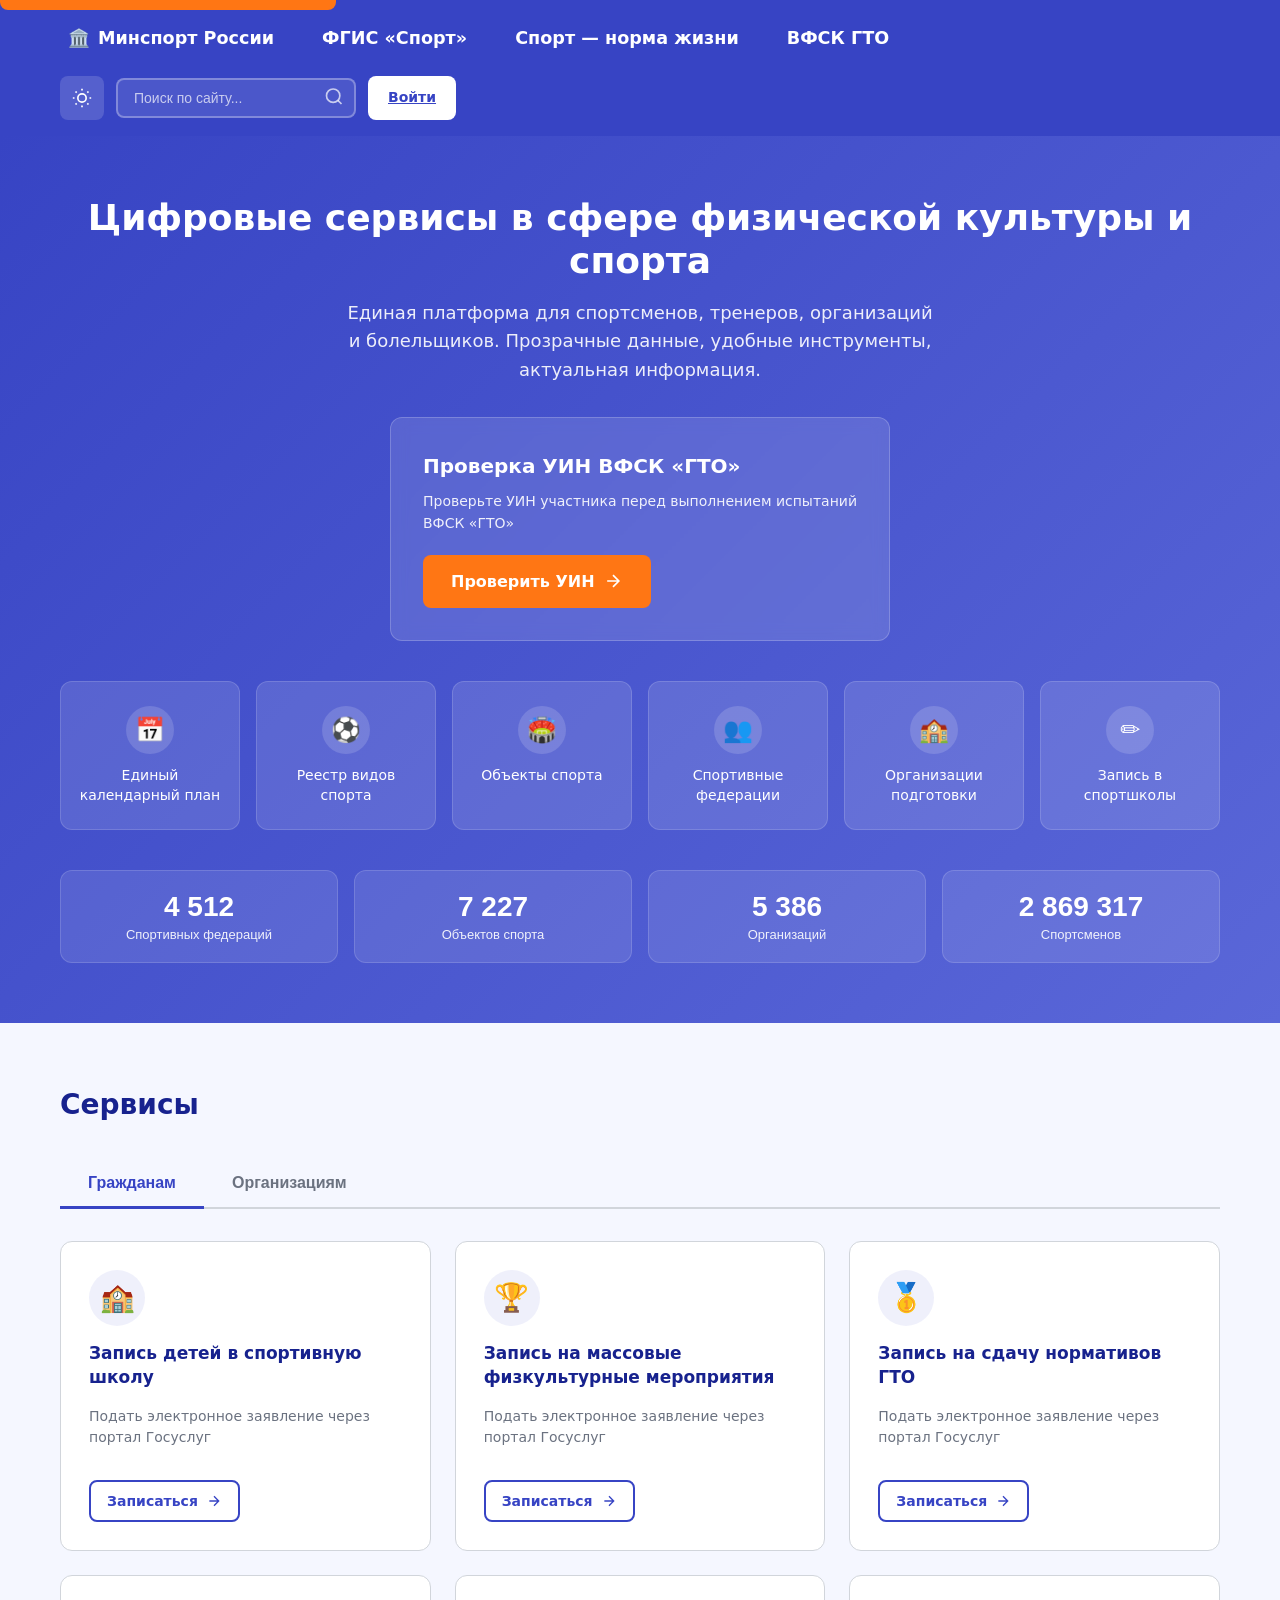
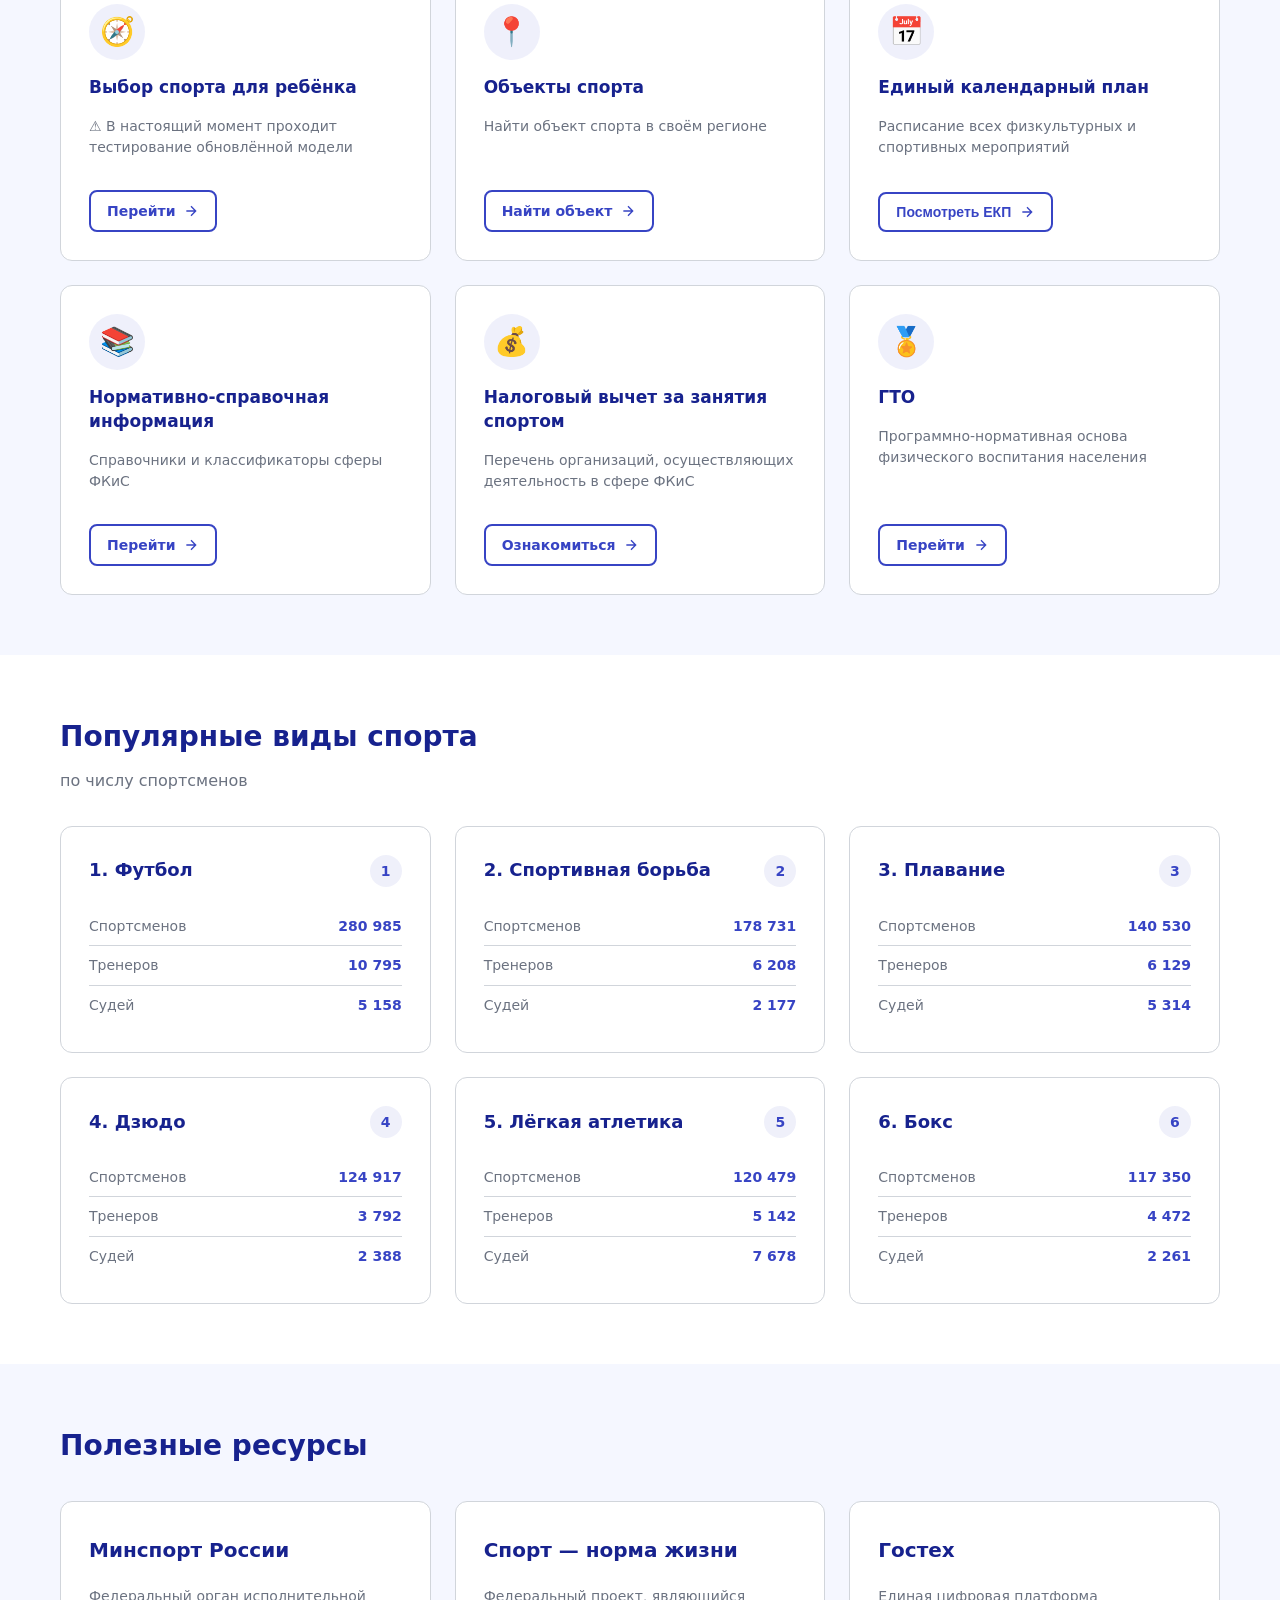
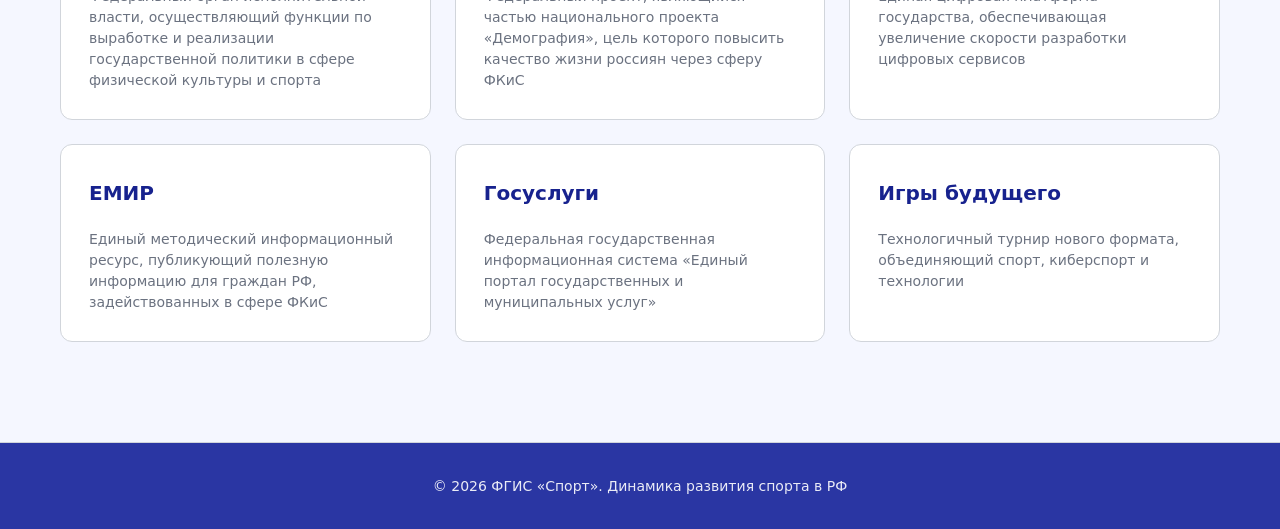
==== root/index.html @ 472e0dfb "fixes" ====
<!DOCTYPE html>
<html lang="ru">
<head>
    <meta charset="UTF-8">
    <meta name="viewport" content="width=device-width, initial-scale=1.0">
    <title>ФГИС «Спорт» — Цифровые сервисы в сфере физической культуры и спорта</title>
    <meta name="description" content="Единая платформа для спортсменов, тренеров, организаций и болельщиков. Календарь мероприятий, реестры, запись в спортшколы.">
    
    <style>
        :root {
            --color-primary: #3744C4;
            --color-primary-dark: #2a36a3;
            --color-accent: #FF7614;
            --color-accent-hover: #e66a12;
            --color-bg: #F5F7FF;
            --color-surface: #FFFFFF;
            --color-text-main: #17228E;
            --color-text-muted: #6B7280;
            --color-success: #10B981;
            --color-error: #EF4444;
            --color-border: #D1D5DB;
            --radius-sm: 6px;
            --radius-md: 12px;
            --radius-btn: 8px;
            --shadow-card: 0 4px 6px rgba(0,0,0,0.05);
            --shadow-focus: 0 0 0 3px rgba(55, 68, 196, 0.2);
            --focus-outline: 2px solid var(--color-primary);
            --font-stack: Inter, system-ui, -apple-system, 'Segoe UI', Roboto, sans-serif;
            --transition-fast: 150ms ease;
        }

        [data-theme="dark"] {
            --color-primary: #4a5aa8;
            --color-primary-dark: #2d3a7a;
            --color-accent: #FF8A3D;
            --color-accent-hover: #FF7614;
            --color-bg: #0f172a;
            --color-surface: #1e293b;
            --color-text-main: #e2e8f0;
            --color-text-muted: #94a3b8;
            --color-success: #34d399;
            --color-error: #f87171;
            --color-border: #334155;
            --shadow-card: 0 4px 6px rgba(0,0,0,0.3);
            --shadow-focus: 0 0 0 3px rgba(92, 107, 218, 0.4);
        }

        [data-theme="contrast"] {
            --color-primary: #000000;
            --color-primary-dark: #000000;
            --color-accent: #FFFF00;
            --color-accent-hover: #CCCCCC;
            --color-bg: #000000;
            --color-surface: #000000;
            --color-text-main: #FFFFFF;
            --color-text-muted: #FFFFFF;
            --color-success: #00FF00;
            --color-error: #FF0000;
            --color-border: #FFFFFF;
            --shadow-card: none;
            --shadow-focus: 0 0 0 3px #FFFF00;
        }

        [data-theme="contrast"] .hero {
            background: #000000;
            border: 2px solid #FFFFFF;
        }

        [data-theme="contrast"] .stat-card {
            background: #000000;
            border: 2px solid #FFFFFF;
            color: #FFFFFF;
        }

        [data-theme="contrast"] .stat-card:hover,
        [data-theme="contrast"] .stat-card:focus-within {
            background: #1a1a1a;
            border-color: #FFFF00;
        }

        [data-theme="contrast"] .stat-number,
        [data-theme="contrast"] .stat-label {
            color: #FFFFFF;
        }

        [data-theme="contrast"] .theme-toggle-btn {
            background: #000000;
            border: 2px solid #FFFFFF;
            color: #FFFFFF;
        }

        [data-theme="contrast"] .theme-toggle-btn:hover {
            border-color: #FFFF00;
        }

        [data-theme="contrast"] .btn-primary {
            background: #000000;
            border: 2px solid #FFFFFF;
            color: #FFFFFF;
        }

        [data-theme="contrast"] .btn-primary:hover {
            border-color: #FFFF00;
            color: #FFFF00;
        }

        *, *::before, *::after {
            box-sizing: border-box;
            margin: 0;
            padding: 0;
        }

        html {
            scroll-behavior: smooth;
        }

        header {
            transition: transform 0.3s ease-in-out;
            position: sticky;
            top: 0;
            z-index: 1000;
            will-change: transform;
            backface-visibility: hidden;
            -webkit-backface-visibility: hidden;
        }

        .header-hidden {
            transform: translateY(-100%);
        }

        @media (prefers-reduced-motion: reduce) {
            *, *::before, *::after {
                animation-duration: 0.01ms !important;
                transition-duration: 0.01ms !important;
                scroll-behavior: auto !important;
            }
        }

        body {
            font-family: var(--font-stack);
            font-size: 16px;
            line-height: 1.6;
            color: var(--color-text-main);
            background: var(--color-bg);
            -webkit-font-smoothing: antialiased;
        }

        .skip-link {
            position: absolute;
            top: -40px;
            left: 0;
            background: var(--color-accent);
            color: #fff;
            padding: 12px 24px;
            z-index: 10000;
            text-decoration: none;
            font-weight: 600;
            border-radius: 0 0 var(--radius-btn) var(--radius-btn);
            transition: top var(--transition-fast);
        }
        .skip-link:focus {
            top: 0;
            outline: var(--focus-outline);
            outline-offset: 2px;
        }

        .visually-hidden {
            position: absolute !important;
            width: 1px !important;
            height: 1px !important;
            padding: 0 !important;
            margin: -1px !important;
            overflow: hidden !important;
            clip: rect(0,0,0,0) !important;
            white-space: nowrap !important;
            border: 0 !important;
        }

        :focus-visible {
            outline: var(--focus-outline);
            outline-offset: 2px;
        }
        :focus:not(:focus-visible) {
            outline: none;
        }

        body.mouse-focus :focus:not(:focus-visible) {
            outline: none;
        }

        [data-theme="dark"] body {
            background: var(--color-bg);
            color: var(--color-text-main);
        }

        [data-theme="dark"] .site-header {
            background: var(--color-primary);
        }

        [data-theme="dark"] .search-box input {
            background: rgba(255,255,255,0.1);
            border-color: rgba(255,255,255,0.3);
        }

        [data-theme="dark"] .btn-login {
            background: var(--color-surface);
            color: var(--color-text-main);
        }

        [data-theme="dark"] .service-card {
            background: var(--color-surface);
            border-color: var(--color-border);
        }

        [data-theme="dark"] .event-card {
            background: var(--color-surface);
            border-color: var(--color-border);
        }

        [data-theme="dark"] .filters-panel {
            background: var(--color-surface);
            border-color: var(--color-border);
        }

        [data-theme="dark"] .calendar-wrapper {
            background: var(--color-surface);
            border-color: var(--color-border);
        }

        [data-theme="dark"] .cal-nav-btn {
            background: var(--color-surface);
            border-color: var(--color-border);
        }

        [data-theme="dark"] .quick-link-card {
            background: var(--color-surface);
            border-color: var(--color-border);
        }

        [data-theme="dark"] .sport-card {
            background: var(--color-surface);
            border-color: var(--color-border);
        }

        [data-theme="dark"] .tab-btn {
            color: var(--color-text-muted);
        }

        [data-theme="dark"] .tab-btn[aria-selected="true"] {
            color: var(--color-primary);
        }

        .container {
            width: 100%;
            max-width: 1200px;
            margin: 0 auto;
            padding: 0 20px;
        }

        .site-header {
            background: var(--color-primary);
            color: #fff;
            padding: 16px 0;
            position: sticky;
            top: 0;
            z-index: 100;
            transition: transform 0.3s ease-in-out, background-color var(--transition-fast);
        }
        
        [data-theme="dark"] .site-header {
            background: var(--color-primary-dark);
        }
        
        [data-theme="contrast"] .site-header {
            background: #000000;
            border-bottom: 2px solid #FFFFFF;
        }

        .theme-toggle-btn {
            background: rgba(255,255,255,0.15);
            border: none;
            color: #fff;
            width: 44px;
            height: 44px;
            border-radius: var(--radius-btn);
            cursor: pointer;
            display: flex;
            align-items: center;
            justify-content: center;
            transition: background var(--transition-fast);
            min-height: 44px;
            min-width: 44px;
        }
        .theme-toggle-btn:hover {
            background: rgba(255,255,255,0.25);
        }
        .theme-toggle-btn:focus-visible {
            outline: 2px solid #fff;
            outline-offset: 2px;
        }
        
        [data-theme="dark"] .theme-toggle-btn {
            background: rgba(255,255,255,0.1);
        }
        
        [data-theme="dark"] .theme-toggle-btn:hover {
            background: rgba(255,255,255,0.2);
        }
        
        [data-theme="contrast"] .theme-toggle-btn {
            background: #000000;
            border: 2px solid #FFFFFF;
            color: #FFFFFF;
        }
        
        [data-theme="contrast"] .theme-toggle-btn:hover {
            background: #FFFF00;
            color: #000000;
            border-color: #FFFF00;
        }

        .header-inner {
            display: flex;
            align-items: center;
            justify-content: space-between;
            flex-wrap: wrap;
            gap: 16px;
        }

        .logo-group {
            display: flex;
            align-items: center;
            gap: 16px;
            flex-wrap: wrap;
        }

        .logo-link {
            display: flex;
            align-items: center;
            gap: 8px;
            color: #fff;
            text-decoration: none;
            font-weight: 700;
            font-size: 1.1rem;
            padding: 8px;
            border-radius: var(--radius-btn);
            transition: background var(--transition-fast);
        }
        .logo-link:hover, .logo-link:focus {
            background: rgba(255,255,255,0.15);
        }

        .logo-link .divider {
            width: 1px;
            height: 24px;
            background: rgba(255,255,255,0.3);
        }

        .header-actions {
            display: flex;
            gap: 12px;
            align-items: center;
        }

        .search-box {
            position: relative;
        }
        .search-box input {
            padding: 10px 40px 10px 16px;
            border-radius: var(--radius-btn);
            border: 2px solid rgba(255,255,255,0.3);
            background: rgba(255,255,255,0.1);
            color: #fff;
            font-size: 14px;
            width: 240px;
            transition: border-color var(--transition-fast), background var(--transition-fast);
        }
        .search-box input::placeholder {
            color: rgba(255,255,255,0.7);
        }
        .search-box input:focus {
            border-color: #fff;
            background: rgba(255,255,255,0.2);
            outline: none;
        }
        
        [data-theme="dark"] .search-box input {
            background: rgba(255,255,255,0.1);
            border-color: rgba(255,255,255,0.3);
            color: #fff;
        }
        
        [data-theme="dark"] .search-box input::placeholder {
            color: rgba(255,255,255,0.6);
        }
        
        [data-theme="dark"] .search-box input:focus {
            background: rgba(255,255,255,0.15);
            border-color: #fff;
        }
        
        [data-theme="contrast"] .search-box input {
            background: #000000;
            color: #FFFFFF;
            border-color: #FFFFFF;
        }
        
        [data-theme="contrast"] .search-box input::placeholder {
            color: #AAAAAA;
        }
        
        [data-theme="contrast"] .search-box input:focus {
            background: #1a1a1a;
            border-color: #FFFF00;
        }
        .search-box button {
            position: absolute;
            right: 4px;
            top: 50%;
            transform: translateY(-50%);
            background: none;
            border: none;
            color: rgba(255,255,255,0.7);
            cursor: pointer;
            padding: 8px;
            border-radius: var(--radius-btn);
        }
        .search-box button:hover {
            color: #fff;
        }

        .btn-login {
            background: #fff;
            color: var(--color-primary);
            border: none;
            padding: 10px 20px;
            border-radius: var(--radius-btn);
            font-weight: 600;
            cursor: pointer;
            transition: background var(--transition-fast);
            font-size: 14px;
            min-height: 44px;
        }
        .btn-login:hover {
            background: #f0f0f0;
        }
        
        [data-theme="dark"] .btn-login {
            background: var(--color-surface);
            color: #fff;
            border: 1px solid var(--color-border);
        }
        
        [data-theme="dark"] .btn-login:hover {
            background: rgba(255,255,255,0.1);
        }
        
        [data-theme="contrast"] .btn-login {
            background: #000000;
            color: #FFFFFF;
            border: 2px solid #FFFFFF;
        }
        
        [data-theme="contrast"] .btn-login:hover {
            background: #FFFF00;
            color: #000000;
            border-color: #FFFF00;
        }

        .hero {
            background: linear-gradient(135deg, var(--color-primary) 0%, #5a67d8 100%);
            color: #fff;
            padding: 60px 0;
            text-align: center;
        }
        
        [data-theme="dark"] .hero {
            background: linear-gradient(135deg, var(--color-primary-dark) 0%, #3d4a8a 100%);
        }
        
        [data-theme="contrast"] .hero {
            background: #000000;
            border-bottom: 2px solid #FFFFFF;
        }

        .hero h1 {
            font-size: clamp(24px, 4vw, 36px);
            font-weight: 700;
            margin-bottom: 16px;
            line-height: 1.2;
        }

        .hero-subtitle {
            font-size: 18px;
            max-width: 600px;
            margin: 0 auto 32px;
            opacity: 0.9;
        }

        .uin-widget {
            background: rgba(255,255,255,0.12);
            backdrop-filter: blur(8px);
            border: 1px solid rgba(255,255,255,0.2);
            border-radius: var(--radius-md);
            padding: 32px;
            max-width: 500px;
            margin: 0 auto 40px;
            text-align: left;
        }
        .uin-widget h2 {
            font-size: 20px;
            margin-bottom: 8px;
        }
        .uin-widget p {
            font-size: 14px;
            opacity: 0.9;
            margin-bottom: 20px;
        }
        
        [data-theme="dark"] .uin-widget {
            background: rgba(255,255,255,0.08);
            border-color: rgba(255,255,255,0.15);
        }
        
        [data-theme="dark"] .uin-widget h2,
        [data-theme="dark"] .uin-widget p {
            opacity: 1;
        }
        
        [data-theme="contrast"] .uin-widget {
            background: #000000;
            border-color: #FFFFFF;
            border-width: 2px;
        }
        
        [data-theme="contrast"] .uin-widget h2,
        [data-theme="contrast"] .uin-widget p {
            color: #FFFFFF;
            opacity: 1;
        }
        .btn-uin {
            display: inline-flex;
            align-items: center;
            gap: 8px;
            background: var(--color-accent);
            color: #fff;
            border: none;
            padding: 14px 28px;
            border-radius: var(--radius-btn);
            font-weight: 600;
            font-size: 16px;
            cursor: pointer;
            transition: background var(--transition-fast);
            min-height: 48px;
            text-decoration: none;
        }
        .btn-uin:hover {
            background: var(--color-accent-hover);
        }
        
        [data-theme="dark"] .btn-uin {
            background: var(--color-accent);
        }
        
        [data-theme="dark"] .btn-uin:hover {
            background: #ff9c5c;
        }
        
        [data-theme="contrast"] .btn-uin {
            background: #000000;
            color: #FFFF00;
            border: 2px solid #FFFF00;
        }
        
        [data-theme="contrast"] .btn-uin:hover {
            background: #FFFF00;
            color: #000000;
        }

        .quick-links {
            display: grid;
            grid-template-columns: repeat(auto-fit, minmax(180px, 1fr));
            gap: 16px;
            margin-bottom: 40px;
        }

        .quick-link-card {
            background: rgba(255,255,255,0.12);
            border: 1px solid rgba(255,255,255,0.15);
            border-radius: var(--radius-md);
            padding: 24px 16px;
            text-decoration: none;
            color: #fff;
            text-align: center;
            transition: background var(--transition-fast), transform var(--transition-fast);
            display: flex;
            flex-direction: column;
            align-items: center;
            gap: 12px;
            min-height: 120px;
        }
        .quick-link-card:hover {
            background: rgba(255,255,255,0.22);
            transform: translateY(-2px);
        }
        
        [data-theme="dark"] .quick-link-card {
            background: rgba(255,255,255,0.08);
            border-color: rgba(255,255,255,0.15);
        }
        
        [data-theme="dark"] .quick-link-card:hover {
            background: rgba(255,255,255,0.15);
        }
        
        [data-theme="contrast"] .quick-link-card {
            background: #000000;
            border-color: #FFFFFF;
            border-width: 2px;
        }
        
        [data-theme="contrast"] .quick-link-card:hover {
            background: #1a1a1a;
            border-color: #FFFF00;
        }

        .quick-link-icon {
            width: 48px;
            height: 48px;
            display: flex;
            align-items: center;
            justify-content: center;
            background: rgba(255,255,255,0.15);
            border-radius: 50%;
            font-size: 24px;
        }
        
        [data-theme="dark"] .quick-link-icon {
            background: rgba(255,255,255,0.1);
        }
        
        [data-theme="contrast"] .quick-link-icon {
            background: #000000;
            border: 2px solid #FFFFFF;
        }

        .quick-link-text {
            font-size: 14px;
            font-weight: 500;
            line-height: 1.4;
        }

        .stats-grid {
            display: grid;
            grid-template-columns: repeat(auto-fit, minmax(140px, 1fr));
            gap: 16px;
        }

        .stat-card {
            background: rgba(255,255,255,0.1);
            border: 1px solid rgba(255,255,255,0.15);
            padding: 20px;
            border-radius: var(--radius-md);
            text-align: center;
            cursor: pointer;
            transition: all var(--transition-fast);
            color: #fff;
        }
        .stat-card:hover, .stat-card:focus-within {
            background: rgba(255,255,255,0.2);
            transform: translateY(-2px);
        }
        .stat-card:focus-visible {
            outline: 2px solid #fff;
            outline-offset: 2px;
        }
        
        [data-theme="dark"] .stat-card {
            background: rgba(255,255,255,0.08);
            border-color: rgba(255,255,255,0.15);
        }
        
        [data-theme="dark"] .stat-card:hover,
        [data-theme="dark"] .stat-card:focus-within {
            background: rgba(255,255,255,0.15);
        }
        
        [data-theme="contrast"] .stat-card {
            background: #000000;
            border-color: #FFFFFF;
            border-width: 2px;
        }
        
        [data-theme="contrast"] .stat-card:hover,
        [data-theme="contrast"] .stat-card:focus-within {
            background: #1a1a1a;
            border-color: #FFFF00;
        }

        .stat-number {
            display: block;
            font-size: 28px;
            font-weight: 700;
            margin-bottom: 4px;
            pointer-events: none;
            color: #fff;
        }

        .stat-label {
            font-size: 13px;
            opacity: 0.9;
            pointer-events: none;
            color: #fff;
        }

        .section {
            padding: 60px 0;
        }

        .section-title {
            font-size: 28px;
            font-weight: 700;
            margin-bottom: 32px;
            color: var(--color-text-main);
        }

        .tabs-nav {
            display: flex;
            border-bottom: 2px solid var(--color-border);
            margin-bottom: 32px;
            gap: 0;
        }

        .tab-btn {
            padding: 14px 28px;
            background: none;
            border: none;
            border-bottom: 3px solid transparent;
            margin-bottom: -2px;
            font-size: 16px;
            font-weight: 600;
            color: var(--color-text-muted);
            cursor: pointer;
            transition: color var(--transition-fast), border-color var(--transition-fast);
            min-height: 48px;
        }
        .tab-btn:hover {
            color: var(--color-primary);
        }
        .tab-btn[aria-selected="true"] {
            color: var(--color-primary);
            border-bottom-color: var(--color-primary);
        }
        
        [data-theme="dark"] .tab-btn {
            color: var(--color-text-muted);
        }
        
        [data-theme="dark"] .tab-btn:hover {
            color: #fff;
        }
        
        [data-theme="dark"] .tab-btn[aria-selected="true"] {
            color: #fff;
            border-bottom-color: var(--color-primary);
        }
        
        [data-theme="contrast"] .tab-btn {
            color: #FFFFFF;
            border-bottom-color: #333;
        }
        
        [data-theme="contrast"] .tab-btn:hover {
            color: #FFFF00;
        }
        
        [data-theme="contrast"] .tab-btn[aria-selected="true"] {
            color: #FFFF00;
            border-bottom-color: #FFFF00;
        }

        .tab-panel {
            display: none;
        }
        .tab-panel.active {
            display: block;
        }

        .cards-grid {
            display: grid;
            grid-template-columns: repeat(auto-fill, minmax(320px, 1fr));
            gap: 24px;
        }

        .service-card {
            background: var(--color-surface);
            border: 1px solid var(--color-border);
            border-radius: var(--radius-md);
            padding: 28px;
            display: flex;
            flex-direction: column;
            gap: 16px;
            transition: box-shadow var(--transition-fast);
            position: relative;
        }
        .service-card:hover {
            box-shadow: 0 8px 16px rgba(0,0,0,0.08);
        }
        
        [data-theme="dark"] .service-card {
            background: var(--color-surface);
            border-color: var(--color-border);
        }
        
        [data-theme="dark"] .service-card:hover {
            box-shadow: 0 8px 16px rgba(0,0,0,0.4);
        }
        
        [data-theme="contrast"] .service-card {
            background: #000000;
            border-color: #FFFFFF;
            border-width: 2px;
        }
        
        [data-theme="contrast"] .service-card:hover {
            box-shadow: 0 0 0 2px #FFFF00;
        }

        .service-card-icon {
            width: 56px;
            height: 56px;
            display: flex;
            align-items: center;
            justify-content: center;
            background: rgba(55, 68, 196, 0.08);
            border-radius: 50%;
            font-size: 28px;
            flex-shrink: 0;
        }
        
        [data-theme="dark"] .service-card-icon {
            background: rgba(92, 107, 218, 0.2);
        }
        
        [data-theme="contrast"] .service-card-icon {
            background: #000000;
            border: 2px solid #FFFFFF;
        }

        .service-card h3 {
            font-size: 17px;
            font-weight: 600;
            line-height: 1.4;
        }

        .service-card p {
            font-size: 14px;
            color: var(--color-text-muted);
            line-height: 1.5;
        }

        .service-card .card-action {
            margin-top: auto;
            padding-top: 16px;
        }

        .btn {
            display: inline-flex;
            align-items: center;
            gap: 8px;
            padding: 12px 24px;
            border-radius: var(--radius-btn);
            font-weight: 600;
            font-size: 15px;
            cursor: pointer;
            transition: all var(--transition-fast);
            min-height: 48px;
            text-decoration: none;
            border: 2px solid transparent;
        }

        .btn-primary {
            background: var(--color-primary);
            color: #fff;
        }
        .btn-primary:hover {
            background: var(--color-primary-dark);
        }
        
        [data-theme="dark"] .btn-primary {
            background: var(--color-primary);
        }
        
        [data-theme="dark"] .btn-primary:hover {
            background: #5a6bc4;
        }
        
        [data-theme="contrast"] .btn-primary {
            background: #000000;
            color: #FFFF00;
            border: 2px solid #FFFF00;
        }
        
        [data-theme="contrast"] .btn-primary:hover {
            background: #FFFF00;
            color: #000000;
        }

        .btn-outline {
            background: transparent;
            border-color: var(--color-primary);
            color: var(--color-primary);
        }
        .btn-outline:hover {
            background: rgba(55, 68, 196, 0.06);
        }
        
        [data-theme="dark"] .btn-outline {
            border-color: #fff;
            color: #fff;
        }
        
        [data-theme="dark"] .btn-outline:hover {
            background: rgba(255, 255, 255, 0.1);
        }
        
        [data-theme="contrast"] .btn-outline {
            background: transparent;
            border-color: #FFFFFF;
            color: #FFFFFF;
            border-width: 2px;
        }
        
        [data-theme="contrast"] .btn-outline:hover {
            background: #FFFF00;
            color: #000000;
            border-color: #FFFF00;
        }

        .btn-sm {
            padding: 8px 16px;
            font-size: 14px;
            min-height: 40px;
        }

        .btn-link {
            background: none;
            border: none;
            color: var(--color-primary);
            padding: 8px 0;
            font-weight: 600;
            font-size: 15px;
            cursor: pointer;
            display: inline-flex;
            align-items: center;
            gap: 4px;
        }
        .btn-link:hover {
            color: var(--color-primary-dark);
        }
        .btn-link svg {
            transition: transform var(--transition-fast);
        }
        .btn-link:hover svg {
            transform: translateX(4px);
        }

        .page {
            display: none;
        }
        .page.active {
            display: block;
        }

        .page-header {
            padding: 32px 0 0;
        }

        .back-btn {
            display: inline-flex;
            align-items: center;
            gap: 8px;
            color: var(--color-primary);
            text-decoration: none;
            font-weight: 500;
            font-size: 15px;
            padding: 8px;
            margin: -8px;
            border-radius: var(--radius-btn);
            transition: background var(--transition-fast);
        }
        .back-btn:hover {
            background: rgba(55, 68, 196, 0.06);
        }
        
        [data-theme="dark"] .back-btn {
            color: #fff;
        }
        
        [data-theme="dark"] .back-btn:hover {
            background: rgba(255, 255, 255, 0.1);
        }
        
        [data-theme="contrast"] .back-btn {
            color: #FFFFFF;
        }
        
        [data-theme="contrast"] .back-btn:hover {
            background: #FFFF00;
            color: #000000;
        }

        .page-title {
            font-size: clamp(22px, 3.5vw, 32px);
            font-weight: 700;
            margin: 24px 0 32px;
            line-height: 1.3;
        }

        .filters-toggle-btn {
            display: inline-flex;
            align-items: center;
            gap: 8px;
            background: var(--color-surface);
            border: 2px solid var(--color-primary);
            color: var(--color-primary);
            padding: 12px 24px;
            border-radius: 100px;
            font-weight: 600;
            font-size: 15px;
            cursor: pointer;
            transition: all var(--transition-fast);
            margin-bottom: 24px;
            min-height: 48px;
        }
        .filters-toggle-btn:hover {
            background: rgba(55, 68, 196, 0.06);
        }
        .filters-toggle-btn[aria-expanded="true"] .chevron {
            transform: rotate(180deg);
        }
        
        [data-theme="dark"] .filters-toggle-btn {
            border-color: #fff;
            color: #fff;
        }
        
        [data-theme="dark"] .filters-toggle-btn:hover {
            background: rgba(255, 255, 255, 0.1);
        }
        
        [data-theme="contrast"] .filters-toggle-btn {
            background: #000000;
            border-color: #FFFFFF;
            color: #FFFFFF;
        }
        
        [data-theme="contrast"] .filters-toggle-btn:hover {
            background: #1a1a1a;
            border-color: #FFFF00;
            color: #FFFF00;
        }
        .chevron {
            transition: transform var(--transition-fast);
        }

        .filters-panel {
            background: var(--color-surface);
            border: 1px solid var(--color-border);
            border-radius: var(--radius-md);
            padding: 28px;
            margin-bottom: 32px;
            display: none;
        }
        .filters-panel.open {
            display: block;
        }
        
        [data-theme="dark"] .filters-panel {
            background: var(--color-surface);
            border-color: var(--color-border);
        }
        
        [data-theme="contrast"] .filters-panel {
            background: #000000;
            border-color: #FFFFFF;
            border-width: 2px;
        }

        .filters-grid {
            display: grid;
            grid-template-columns: repeat(auto-fit, minmax(200px, 1fr));
            gap: 20px;
            margin-bottom: 24px;
        }

        .form-group label {
            display: block;
            font-weight: 600;
            font-size: 14px;
            margin-bottom: 8px;
            color: var(--color-text-main);
        }

        .form-select, .form-input, .form-date {
            width: 100%;
            padding: 10px 14px;
            border: 1px solid var(--color-border);
            border-radius: var(--radius-sm);
            font-size: 15px;
            background: var(--color-surface);
            color: var(--color-text-main);
            transition: border-color var(--transition-fast), box-shadow var(--transition-fast);
            min-height: 44px;
        }
        .form-select:focus, .form-input:focus, .form-date:focus {
            border-color: var(--color-primary);
            box-shadow: var(--shadow-focus);
            outline: none;
        }
        
        [data-theme="dark"] .form-select,
        [data-theme="dark"] .form-input,
        [data-theme="dark"] .form-date {
            background: var(--color-surface);
            color: var(--color-text-main);
        }
        
        [data-theme="contrast"] .form-select,
        [data-theme="contrast"] .form-input,
        [data-theme="contrast"] .form-date {
            background: #000000;
            color: #FFFFFF;
            border-color: #FFFFFF;
        }

        .filters-actions {
            display: flex;
            gap: 12px;
            flex-wrap: wrap;
        }

        .calendar-wrapper {
            background: var(--color-surface);
            border: 1px solid var(--color-border);
            border-radius: var(--radius-md);
            padding: 24px;
            margin-bottom: 32px;
        }
        
        [data-theme="dark"] .calendar-wrapper {
            background: var(--color-surface);
            border-color: var(--color-border);
        }
        
        [data-theme="contrast"] .calendar-wrapper {
            background: #000000;
            border-color: #FFFFFF;
            border-width: 2px;
        }

        .calendar-header {
            display: flex;
            align-items: center;
            justify-content: center;
            gap: 16px;
            margin-bottom: 24px;
        }

        .calendar-header h3 {
            font-size: 18px;
            font-weight: 600;
            min-width: 160px;
            text-align: center;
        }

        .cal-nav-btn {
            width: 40px;
            height: 40px;
            display: flex;
            align-items: center;
            justify-content: center;
            border: 1px solid var(--color-border);
            border-radius: 50%;
            background: var(--color-surface);
            cursor: pointer;
            font-size: 18px;
            color: var(--color-primary);
            transition: all var(--transition-fast);
        }
        .cal-nav-btn:hover {
            background: rgba(55, 68, 196, 0.06);
            border-color: var(--color-primary);
        }
        
        [data-theme="dark"] .cal-nav-btn {
            background: var(--color-surface);
            color: var(--color-primary);
        }
        
        [data-theme="dark"] .cal-nav-btn:hover {
            background: rgba(92, 107, 218, 0.2);
        }
        
        [data-theme="contrast"] .cal-nav-btn {
            background: #000000;
            color: #FFFFFF;
            border-color: #FFFFFF;
        }
        
        [data-theme="contrast"] .cal-nav-btn:hover {
            background: #FFFF00;
            color: #000000;
            border-color: #FFFF00;
        }

        .calendar-grid {
            display: grid;
            grid-template-columns: repeat(7, 1fr);
            gap: 4px;
        }

        .cal-day-header {
            text-align: center;
            font-size: 13px;
            font-weight: 600;
            color: var(--color-text-muted);
            padding: 8px 0;
        }
        
        [data-theme="dark"] .cal-day-header {
            color: #fff;
            opacity: 0.9;
        }
        
        [data-theme="contrast"] .cal-day-header {
            color: #FFFFFF;
        }

        .cal-day {
            text-align: center;
            padding: 10px 4px;
            border-radius: 50%;
            cursor: pointer;
            font-size: 15px;
            transition: all var(--transition-fast);
            border: 2px solid transparent;
            min-width: 40px;
            min-height: 40px;
            display: flex;
            align-items: center;
            justify-content: center;
            margin: 0 auto;
            color: var(--color-text-main);
        }
        .cal-day:hover {
            background: rgba(55, 68, 196, 0.08);
        }
        .cal-day:focus-visible {
            border-color: var(--color-primary);
            background: rgba(55, 68, 196, 0.1);
        }
        .cal-day.other-month {
            color: var(--color-text-muted);
            opacity: 0.5;
        }
        .cal-day.today {
            font-weight: 700;
            background: rgba(55, 68, 196, 0.1);
            color: var(--color-primary);
        }
        .cal-day.has-event {
            background: rgba(255, 118, 20, 0.12);
            color: var(--color-accent);
            font-weight: 600;
        }
        .cal-day.has-event:hover {
            background: rgba(255, 118, 20, 0.2);
        }
        .cal-day.selected {
            background: var(--color-primary);
            color: #fff;
        }
        
        [data-theme="dark"] .cal-day {
            color: var(--color-text-main);
        }
        
        [data-theme="dark"] .cal-day:hover {
            background: rgba(92, 107, 218, 0.2);
        }
        
        [data-theme="dark"] .cal-day.today {
            background: rgba(92, 107, 218, 0.25);
            color: #fff;
        }
        
        [data-theme="dark"] .cal-day.has-event {
            background: rgba(255, 138, 61, 0.25);
            color: #fff;
        }
        
        [data-theme="dark"] .cal-day.has-event:hover {
            background: rgba(255, 138, 61, 0.35);
        }
        
        [data-theme="dark"] .cal-day.selected {
            background: var(--color-primary);
            color: #fff;
        }
        
        [data-theme="contrast"] .cal-day {
            color: #FFFFFF;
            border-color: transparent;
        }
        
        [data-theme="contrast"] .cal-day:hover {
            background: #FFFF00;
            color: #000000;
        }
        
        [data-theme="contrast"] .cal-day.today {
            background: #FFFFFF;
            color: #000000;
            border-color: #FFFF00;
        }
        
        [data-theme="contrast"] .cal-day.has-event {
            background: #FFFF00;
            color: #000000;
        }
        
        [data-theme="contrast"] .cal-day.selected {
            background: #000000;
            color: #FFFF00;
            border-color: #FFFF00;
        }

        .events-list {
            display: flex;
            flex-direction: column;
            gap: 16px;
        }
        
        .events-found-label {
            font-size: 14px;
            color: var(--color-text-muted);
            margin-bottom: 16px;
            font-weight: 500;
        }

        .event-card {
            background: var(--color-surface);
            border: 1px solid var(--color-border);
            border-left: 4px solid var(--color-accent);
            border-radius: 0 var(--radius-md) var(--radius-md) 0;
            padding: 24px;
            transition: box-shadow var(--transition-fast);
        }
        .event-card:hover {
            box-shadow: 0 4px 12px rgba(0,0,0,0.08);
        }
        .event-card.fizkultura {
            border-left-color: #0061D9;
        }
        
        [data-theme="dark"] .event-card {
            background: var(--color-surface);
            border-color: var(--color-border);
        }
        
        [data-theme="dark"] .event-card:hover {
            box-shadow: 0 4px 12px rgba(0,0,0,0.4);
        }
        
        [data-theme="dark"] .event-card.fizkultura {
            border-left-color: #5a8aff;
        }
        
        [data-theme="contrast"] .event-card {
            background: #000000;
            border-color: #FFFFFF;
            border-left-width: 6px;
        }
        
        [data-theme="contrast"] .event-card.fizkultura {
            border-left-color: #00FFFF;
        }
        
        [data-theme="contrast"] .event-card:hover {
            box-shadow: 0 0 0 2px #FFFF00;
        }

        .event-top {
            display: flex;
            justify-content: space-between;
            align-items: flex-start;
            margin-bottom: 12px;
            flex-wrap: wrap;
            gap: 8px;
        }

        .event-badge {
            display: inline-flex;
            padding: 4px 12px;
            border-radius: 4px;
            font-size: 13px;
            font-weight: 700;
        }
        .event-badge.sport {
            background: rgba(255, 118, 20, 0.15);
            color: #c25a0f;
            border: 1px solid rgba(255, 118, 20, 0.3);
        }
        .event-badge.fizkultura {
            background: rgba(0, 97, 217, 0.12);
            color: #004a99;
            border: 1px solid rgba(0, 97, 217, 0.3);
        }
        
        [data-theme="dark"] .event-badge.sport {
            background: rgba(255, 138, 61, 0.2);
            color: #ff9a5c;
            border-color: rgba(255, 138, 61, 0.5);
        }
        
        [data-theme="dark"] .event-badge.fizkultura {
            background: rgba(92, 138, 255, 0.2);
            color: #8ab4ff;
            border-color: rgba(92, 138, 255, 0.5);
        }
        
        [data-theme="contrast"] .event-badge.sport,
        [data-theme="contrast"] .event-badge.fizkultura {
            background: #000000;
            color: #FFFF00;
            border-color: #FFFF00;
            border-width: 2px;
        }
        
        .event-badge.sport::after {
            content: "⚫";
            margin-left: 6px;
            font-size: 10px;
        }
        
        .event-badge.fizkultura::after {
            content: "◼";
            margin-left: 6px;
            font-size: 10px;
        }
        
        [data-theme="contrast"] .event-badge.sport::after,
        [data-theme="contrast"] .event-badge.fizkultura::after {
            content: "";
        }

        .event-ekp {
            font-size: 13px;
            color: var(--color-text-muted);
            font-family: monospace;
        }

        .event-title {
            font-size: 18px;
            font-weight: 700;
            margin-bottom: 6px;
        }

        .event-subtitle {
            font-size: 13px;
            color: var(--color-text-muted);
            margin-bottom: 16px;
        }

        .event-meta {
            display: flex;
            flex-wrap: wrap;
            gap: 16px;
            margin-bottom: 20px;
            font-size: 14px;
        }

        .event-meta-item {
            display: flex;
            align-items: center;
            gap: 6px;
            color: var(--color-text-muted);
        }

        .event-meta-item .icon {
            width: 20px;
            height: 20px;
            display: flex;
            align-items: center;
            justify-content: center;
            background: rgba(55, 68, 196, 0.08);
            border-radius: 50%;
            font-size: 12px;
            flex-shrink: 0;
        }
        
        [data-theme="dark"] .event-meta-item .icon {
            background: rgba(92, 107, 218, 0.2);
        }
        
        [data-theme="contrast"] .event-meta-item .icon {
            background: #000000;
            border: 1px solid #FFFFFF;
        }

        .sports-grid {
            display: grid;
            grid-template-columns: repeat(auto-fill, minmax(300px, 1fr));
            gap: 24px;
        }

        .sport-card {
            background: var(--color-surface);
            border: 1px solid var(--color-border);
            border-radius: var(--radius-md);
            padding: 28px;
            transition: box-shadow var(--transition-fast);
            cursor: pointer;
        }
        .sport-card:hover {
            box-shadow: 0 4px 12px rgba(0,0,0,0.08);
        }
        
        [data-theme="dark"] .sport-card {
            background: var(--color-surface);
            border-color: var(--color-border);
        }
        
        [data-theme="dark"] .sport-card:hover {
            box-shadow: 0 4px 12px rgba(0,0,0,0.4);
        }
        
        [data-theme="contrast"] .sport-card {
            background: #000000;
            border-color: #FFFFFF;
            border-width: 2px;
        }
        
        [data-theme="contrast"] .sport-card:hover {
            box-shadow: 0 0 0 2px #FFFF00;
        }

        .sport-card-header {
            display: flex;
            align-items: center;
            justify-content: space-between;
            margin-bottom: 20px;
        }

        .sport-card-header h3 {
            font-size: 18px;
            font-weight: 700;
        }

        .sport-rank {
            width: 32px;
            height: 32px;
            display: flex;
            align-items: center;
            justify-content: center;
            background: rgba(55, 68, 196, 0.08);
            border-radius: 50%;
            font-weight: 700;
            font-size: 14px;
            color: var(--color-primary);
        }
        
        [data-theme="dark"] .sport-rank {
            background: rgba(92, 107, 218, 0.2);
            color: #fff;
        }
        
        [data-theme="contrast"] .sport-rank {
            background: #000000;
            color: #FFFF00;
            border: 2px solid #FFFF00;
        }

        .sport-stat {
            display: flex;
            justify-content: space-between;
            padding: 8px 0;
            border-bottom: 1px solid var(--color-border);
            font-size: 14px;
        }
        .sport-stat:last-child {
            border-bottom: none;
        }
        .sport-stat-label {
            color: var(--color-text-muted);
        }
        .sport-stat-value {
            font-weight: 700;
            color: var(--color-primary);
        }
        
        [data-theme="dark"] .sport-stat-value {
            color: #fff;
        }
        
        [data-theme="contrast"] .sport-stat-value {
            color: #FFFF00;
        }

        .resources-grid {
            display: grid;
            grid-template-columns: repeat(auto-fill, minmax(300px, 1fr));
            gap: 24px;
        }

        .resource-card {
            background: var(--color-surface);
            border: 1px solid var(--color-border);
            border-radius: var(--radius-md);
            padding: 28px;
            display: flex;
            flex-direction: column;
            gap: 16px;
            transition: box-shadow var(--transition-fast);
            text-decoration: none;
            color: inherit;
        }
        .resource-card:hover {
            box-shadow: 0 4px 12px rgba(0,0,0,0.08);
        }
        
        [data-theme="dark"] .resource-card {
            background: var(--color-surface);
            border-color: var(--color-border);
        }
        
        [data-theme="dark"] .resource-card:hover {
            box-shadow: 0 4px 12px rgba(0,0,0,0.4);
        }
        
        [data-theme="contrast"] .resource-card {
            background: #000000;
            border-color: #FFFFFF;
            border-width: 2px;
        }
        
        [data-theme="contrast"] .resource-card:hover {
            box-shadow: 0 0 0 2px #FFFF00;
        }

        .resource-logo {
            height: 40px;
            display: flex;
            align-items: center;
            font-weight: 700;
            font-size: 20px;
            color: var(--color-text-main);
        }

        .resource-card p {
            font-size: 14px;
            color: var(--color-text-muted);
            line-height: 1.5;
        }

        .sport-input {
            width: 100%;
            padding: 10px;
            border: 2px solid var(--color-border);
            border-radius: 4px;
            font-size: 16px;
            box-sizing: border-box;
            background: var(--color-surface);
            color: var(--color-text-main);
            transition: border-color var(--transition-fast), box-shadow var(--transition-fast);
        }

        .sport-input:focus {
            border-color: var(--color-primary);
            outline: none;
            box-shadow: var(--shadow-focus);
        }
        
        [data-theme="dark"] .sport-input {
            background: var(--color-surface);
            color: var(--color-text-main);
        }
        
        [data-theme="contrast"] .sport-input {
            background: #000000;
            color: #FFFFFF;
            border-color: #FFFFFF;
        }

        .sport-listbox {
            position: absolute;
            top: 100%;
            left: 0;
            right: 0;
            background: var(--color-surface);
            border: 1px solid var(--color-border);
            border-top: none;
            border-radius: 0 0 4px 4px;
            max-height: 250px;
            overflow-y: auto;
            z-index: 1000;
            list-style: none;
            padding: 0;
            margin: 0;
            display: none;
            box-shadow: 0 4px 6px rgba(0,0,0,0.1);
        }
        
        [data-theme="dark"] .sport-listbox {
            box-shadow: 0 4px 6px rgba(0,0,0,0.4);
        }

        .sport-listbox[aria-hidden="false"] {
            display: block;
        }

        .sport-option {
            padding: 10px 15px;
            cursor: pointer;
            border-bottom: 1px solid var(--color-border);
            color: var(--color-text-main);
        }

        .sport-option:last-child {
            border-bottom: none;
        }

        .sport-option:hover,
        .sport-option[aria-selected="true"],
        .sport-option.active {
            background-color: rgba(55, 68, 196, 0.1);
            color: var(--color-primary);
        }
        
        [data-theme="dark"] .sport-option:hover,
        [data-theme="dark"] .sport-option[aria-selected="true"],
        [data-theme="dark"] .sport-option.active {
            background-color: rgba(92, 107, 218, 0.2);
            color: #fff;
        }
        
        [data-theme="contrast"] .sport-option:hover,
        [data-theme="contrast"] .sport-option[aria-selected="true"],
        [data-theme="contrast"] .sport-option.active {
            background-color: #FFFF00;
            color: #000000;
        }
        
        .no-results {
            padding: 10px 15px;
            color: var(--color-text-muted);
            font-style: italic;
        }
        .filters-actions {
            display: flex;
            justify-content: center;
            gap: 12px;
            margin-top: 20px;
            margin-bottom: 30px;
        }

        .site-footer {
            background: var(--color-primary-dark);
            color: rgba(255,255,255,0.9);
            padding: 32px 0;
            text-align: center;
            font-size: 14px;
            margin-top: 40px;
            border-top: 1px solid var(--color-border);
        }
        
        [data-theme="dark"] .site-footer {
            background: #0a1220;
            color: rgba(255,255,255,0.85);
        }
        
        [data-theme="contrast"] .site-footer {
            background: #000000;
            color: #FFFFFF;
            border-color: #FFFFFF;
        }

        #aria-live-region {
            position: absolute;
            width: 1px;
            height: 1px;
            overflow: hidden;
            clip: rect(0,0,0,0);
        }


        .modal-overlay {
            position: fixed;
            top: 0;
            left: 0;
            right: 0;
            bottom: 0;
            background: rgba(0, 0, 0, 0.5);
            display: flex;
            align-items: center;
            justify-content: center;
            z-index: 1000;
            padding: 20px;
            opacity: 0;
            visibility: hidden;
            transition: opacity 0.3s ease, visibility 0.3s ease;
        }

        .modal-overlay.active {
            opacity: 1;
            visibility: visible;
        }

        .modal {
            background: var(--color-surface);
            border-radius: var(--radius-md);
            padding: 32px;
            max-width: 600px;
            width: 100%;
            max-height: 90vh;
            overflow-y: auto;
            position: relative;
            transform: scale(0.9);
            transition: transform 0.3s ease;
            border: 1px solid var(--color-border);
        }

        .modal-overlay.active .modal {
            transform: scale(1);
        }

        .modal-close {
            position: absolute;
            top: 16px;
            right: 16px;
            width: 32px;
            height: 32px;
            border: none;
            background: transparent;
            cursor: pointer;
            display: flex;
            align-items: center;
            justify-content: center;
            border-radius: 50%;
            transition: background var(--transition-fast);
        }

        .modal-close:hover {
            background: rgba(0, 0, 0, 0.05);
        }
        
        [data-theme="dark"] .modal-close:hover {
            background: rgba(255, 255, 255, 0.1);
        }

        .modal-icon {
            width: 64px;
            height: 64px;
            margin: 0 auto 24px;
            display: flex;
            align-items: center;
            justify-content: center;
            background: rgba(55, 68, 196, 0.08);
            border-radius: 50%;
            font-size: 32px;
        }
        
        [data-theme="dark"] .modal-icon {
            background: rgba(92, 107, 218, 0.15);
        }

        .modal-title {
            font-size: 24px;
            font-weight: 700;
            margin-bottom: 16px;
            text-align: center;
            color: var(--color-text-main);
        }

        .modal-info {
            display: flex;
            align-items: flex-start;
            gap: 12px;
            padding: 16px;
            background: rgba(55, 68, 196, 0.05);
            border-radius: var(--radius-sm);
            margin-bottom: 24px;
        }
        
        [data-theme="dark"] .modal-info {
            background: rgba(92, 107, 218, 0.15);
        }

        .modal-info-icon {
            width: 24px;
            height: 24px;
            display: flex;
            align-items: center;
            justify-content: center;
            background: var(--color-primary);
            color: white;
            border-radius: 50%;
            font-size: 14px;
            flex-shrink: 0;
        }

        .modal-info-text {
            font-size: 14px;
            color: var(--color-text-main);
        }

        .modal-info-text strong {
            color: var(--color-primary);
            font-weight: 700;
        }

        .modal-description {
            font-size: 15px;
            line-height: 1.6;
            color: var(--color-text-muted);
            margin-bottom: 24px;
        }

        .autocomplete-wrapper {
            position: relative;
        }

        .autocomplete-dropdown {
            position: absolute;
            top: 100%;
            left: 0;
            right: 0;
            background: var(--color-surface);
            border: 1px solid var(--color-border);
            border-radius: var(--radius-sm);
            max-height: 200px;
            overflow-y: auto;
            z-index: 10;
            display: none;
            box-shadow: 0 4px 6px rgba(0, 0, 0, 0.1);
        }
        
        [data-theme="dark"] .autocomplete-dropdown {
            box-shadow: 0 4px 6px rgba(0, 0, 0, 0.4);
        }

        .autocomplete-dropdown.active {
            display: block;
        }

        .autocomplete-item {
            padding: 10px 14px;
            cursor: pointer;
            transition: background var(--transition-fast);
            color: var(--color-text-main);
        }

        .autocomplete-item:hover,
        .autocomplete-item.active {
            background: rgba(55, 68, 196, 0.1);
        }
        
        [data-theme="dark"] .autocomplete-item:hover,
        [data-theme="dark"] .autocomplete-item.active {
            background: rgba(92, 107, 218, 0.2);
        }
        
        [data-theme="contrast"] .autocomplete-item:hover,
        [data-theme="contrast"] .autocomplete-item.active {
            background: #FFFF00;
            color: #000000;
        }

        @media (max-width: 768px) {
            .header-inner {
                flex-direction: column;
                align-items: stretch;
            }
            .logo-group {
                justify-content: center;
            }
            .header-actions {
                justify-content: center;
            }
            .search-box input {
                width: 100%;
            }
            .quick-links {
                grid-template-columns: repeat(2, 1fr);
            }
            .cards-grid {
                grid-template-columns: 1fr;
            }
            .filters-grid {
                grid-template-columns: 1fr;
            }
            .calendar-grid {
                gap: 2px;
            }
            .cal-day {
                min-width: 32px;
                min-height: 32px;
                font-size: 13px;
                padding: 6px 2px;
            }
            .event-meta {
                flex-direction: column;
                gap: 8px;
            }
            .sports-grid {
                grid-template-columns: 1fr;
            }

            .modal {
                padding: 24px;
            }
        }

        @media (max-width: 480px) {
            .quick-links {
                grid-template-columns: 1fr;
            }
        }
    </style>
</head>
<body>

    <a href="#main-content" class="skip-link">Перейти к основному контенту</a>

    <div id="aria-live-region" aria-live="polite" aria-atomic="true" role="status"></div>

    <header class="site-header" role="banner">
        <div class="container header-inner">
            <div class="logo-group">
                <a href="https://minsport.gov.ru" target="_blank" rel="noopener" class="logo-link" aria-label="Министерство спорта России — откроется в новой вкладке">
                    <span>🏛️</span>
                    <span>Минспорт России</span>
                </a>
                <span class="divider" aria-hidden="true"></span>
                <a href="/" class="logo-link" aria-label="ФГИС Спорт — на главную страницу" onclick="showPage('home'); return false;">
                    ФГИС «Спорт»
                </a>
                <span class="divider" aria-hidden="true"></span>
                <a href="https://национальныепроекты.рф/mediaProjects/dvizhenie-k-luchshemu/" target="_blank" rel="noopener" class="logo-link" aria-label="Спорт — норма жизни — откроется в новой вкладке">
                    Спорт — норма жизни
                </a>
                <span class="divider" aria-hidden="true"></span>
                <a href="https://gto.ru" target="_blank" rel="noopener" class="logo-link" aria-label="ВФСК ГТО — откроется в новой вкладке">
                    ВФСК ГТО
                </a>
            </div>
            <div class="header-actions">
                <button type="button" class="theme-toggle-btn" id="theme-toggle" aria-label="Переключить тему оформления. Текущая тема: светлая" title="Переключить тему">
                    <svg class="sun-icon" width="20" height="20" viewBox="0 0 24 24" fill="none" stroke="currentColor" stroke-width="2" aria-hidden="true">
                        <circle cx="12" cy="12" r="5"/><path d="M12 1v2M12 21v2M4.22 4.22l1.42 1.42M18.36 18.36l1.42 1.42M1 12h2M21 12h2M4.22 19.78l1.42-1.42M18.36 5.64l1.42-1.42"/>
                    </svg>
                    <svg class="moon-icon" width="20" height="20" viewBox="0 0 24 24" fill="none" stroke="currentColor" stroke-width="2" aria-hidden="true" style="display:none;">
                        <path d="M21 12.79A9 9 0 1 1 11.21 3 7 7 0 0 0 21 12.79z"/>
                    </svg>
                    <svg class="contrast-icon" width="20" height="20" viewBox="0 0 24 24" fill="none" stroke="currentColor" stroke-width="2" aria-hidden="true" style="display:none;">
                        <circle cx="12" cy="12" r="10"/><path d="M12 2a10 10 0 0 1 10 10c0 5.523-4.477 10-10 10S2 17.523 2 12 6.477 2 12 2zm0 2a8 8 0 0 0-8 8c0 2.21.895 4.21 2.344 5.656A7.97 7.97 0 0 1 12 4a7.97 7.97 0 0 1 5.656 2.344A8 8 0 0 0 12 4z"/>
                    </svg>
                </button>
                <div class="search-box">
                    <label for="site-search" class="visually-hidden">Поиск по сайту</label>
                    <input type="search" id="site-search" placeholder="Поиск по сайту..." aria-label="Поиск по сайту" autocomplete="off">
                    <button type="button" aria-label="Выполнить поиск">
                        <svg width="20" height="20" viewBox="0 0 24 24" fill="none" stroke="currentColor" stroke-width="2">
                            <circle cx="11" cy="11" r="8"/><path d="M21 21l-4.35-4.35"/>
                        </svg>
                    </button>
                </div>
                <a href="https://sportrf.gov.ru/login" class="btn-login" aria-label="Войти в личный кабинет">Войти</a>
            </div>
        </div>
    </header>

    <main id="main-content" role="main">

        <div id="page-home" class="page active">

            <section class="hero" aria-labelledby="hero-title">
                <div class="container">
                    <h1 id="hero-title">Цифровые сервисы в сфере физической культуры и спорта</h1>
                    <p class="hero-subtitle">Единая платформа для спортсменов, тренеров, организаций и болельщиков. Прозрачные данные, удобные инструменты, актуальная информация.</p>

                    <div class="uin-widget">
                        <h2>Проверка УИН ВФСК «ГТО»</h2>
                        <p>Проверьте УИН участника перед выполнением испытаний ВФСК «ГТО»</p>
                        <a href="https://sportrf.gov.ru/uin-check" target="_blank" rel="noopener" class="btn-uin" aria-label="Проверить УИН участника ГТО — откроется в новой вкладке">
                            Проверить УИН
                            <svg width="20" height="20" viewBox="0 0 24 24" fill="none" stroke="currentColor" stroke-width="2">
                                <path d="M5 12h14M12 5l7 7-7 7"/>
                            </svg>
                        </a>
                    </div>

                    <nav class="quick-links" role="list" aria-label="Быстрые ссылки на разделы">
                        <a href="#" class="quick-link-card" role="listitem" onclick="showPage('ekp'); return false;" aria-label="Открыть раздел: Единый календарный план мероприятий">
                            <div class="quick-link-icon" aria-hidden="true">📅</div>
                            <span class="quick-link-text">Единый календарный план</span>
                        </a>
                        <a href="https://sportrf.gov.ru/sport-types" class="quick-link-card" role="listitem" aria-label="Открыть раздел: Всероссийский реестр видов спорта — откроется в новой вкладке" target="_blank" rel="noopener">
                            <div class="quick-link-icon" aria-hidden="true">⚽</div>
                            <span class="quick-link-text">Реестр видов спорта</span>
                        </a>
                        <a href="https://sportrf.gov.ru/cartographic" class="quick-link-card" role="listitem" aria-label="Открыть раздел: Объекты спорта — откроется в новой вкладке" target="_blank" rel="noopener">
                            <div class="quick-link-icon" aria-hidden="true">🏟️</div>
                            <span class="quick-link-text">Объекты спорта</span>
                        </a>
                        <a href="https://sportrf.gov.ru/sports-federations" class="quick-link-card" role="listitem" aria-label="Открыть раздел: Спортивные федерации — откроется в новой вкладке" target="_blank" rel="noopener">
                            <div class="quick-link-icon" aria-hidden="true">👥</div>
                            <span class="quick-link-text">Спортивные федерации</span>
                        </a>
                        <a href="https://sportrf.gov.ru/organizations" class="quick-link-card" role="listitem" aria-label="Открыть раздел: Организации спортивной подготовки — откроется в новой вкладке" target="_blank" rel="noopener">
                            <div class="quick-link-icon" aria-hidden="true">🏫</div>
                            <span class="quick-link-text">Организации подготовки</span>
                        </a>
                        <a href="https://sportrf.gov.ru/child_predisposition" class="quick-link-card" role="listitem" aria-label="Открыть раздел: Запись в спортивные школы — откроется в новой вкладке" target="_blank" rel="noopener">
                            <div class="quick-link-icon" aria-hidden="true">✏️</div>
                            <span class="quick-link-text">Запись в спортшколы</span>
                        </a>
                    </nav>

                    <div class="stats-grid" role="group" aria-label="Статистика платформы в цифрах">
                        <button class="stat-card" type="button" onclick="window.open('https://sportrf.gov.ru/sports-federations', '_blank', 'noopener')" aria-label="Спортивных федераций: 4512. Перейти к списку федераций">
                            <span class="stat-number" data-count="4512" aria-live="polite" aria-hidden="true">0</span>
                            <span class="stat-label">Спортивных федераций</span>
                        </button>
                        <button class="stat-card" type="button" onclick="window.open('https://sportrf.gov.ru/cartographic', '_blank', 'noopener')" aria-label="Объектов спорта: 7227. Перейти к карте объектов">
                            <span class="stat-number" data-count="7227" aria-live="polite" aria-hidden="true">0</span>
                            <span class="stat-label">Объектов спорта</span>
                        </button>
                        <button class="stat-card" type="button" onclick="window.open('https://sportrf.gov.ru/organizations', '_blank', 'noopener')" aria-label="Организаций спортивной подготовки: 5386. Перейти к списку организаций">
                            <span class="stat-number" data-count="5386" aria-live="polite" aria-hidden="true">0</span>
                            <span class="stat-label">Организаций</span>
                        </button>
                        <button class="stat-card" type="button" onclick="window.open('https://sportrf.gov.ru/athletes', '_blank', 'noopener')" aria-label="Спортсменов: 2869317. Перейти к реестру спортсменов">
                            <span class="stat-number" data-count="2869317" aria-live="polite" aria-hidden="true">0</span>
                            <span class="stat-label">Спортсменов</span>
                        </button>
                    </div>
                </div>
            </section>

            <section class="section" aria-labelledby="services-title">
                <div class="container">
                    <h2 id="services-title" class="section-title">Сервисы</h2>

                    <div class="tabs-nav" role="tablist" aria-label="Категории пользователей">
                        <button role="tab" aria-selected="true" aria-controls="panel-citizens" id="tab-citizens" class="tab-btn" onclick="switchTab('citizens')">
                            Гражданам
                        </button>
                        <button role="tab" aria-selected="false" aria-controls="panel-orgs" id="tab-orgs" class="tab-btn" onclick="switchTab('orgs')">
                            Организациям
                        </button>
                    </div>

                    <div id="panel-citizens" role="tabpanel" aria-labelledby="tab-citizens" class="tab-panel active">
                        <div class="cards-grid">

                            <div class="service-card">
                                <div class="service-card-icon" aria-hidden="true">🏫</div>
                                <h3>Запись детей в спортивную школу</h3>
                                <p>Подать электронное заявление через портал Госуслуг</p>
                                <div class="card-action">
                                    <a href="https://www.gosuslugi.ru" target="_blank" rel="noopener" class="btn btn-outline btn-sm" aria-label="Перейти к записи детей в спортивную школу через Госуслуги">
                                        Записаться
                                        <svg width="16" height="16" viewBox="0 0 24 24" fill="none" stroke="currentColor" stroke-width="2"><path d="M5 12h14M12 5l7 7-7 7"/></svg>
                                    </a>
                                </div>
                            </div>

                            <div class="service-card">
                                <div class="service-card-icon" aria-hidden="true">🏆</div>
                                <h3>Запись на массовые физкультурные мероприятия</h3>
                                <p>Подать электронное заявление через портал Госуслуг</p>
                                <div class="card-action">
                                    <a href="https://www.gosuslugi.ru/landing/sport" target="_blank" rel="noopener" class="btn btn-outline btn-sm" aria-label="Перейти к записи на массовые мероприятия через Госуслуги">
                                        Записаться
                                        <svg width="16" height="16" viewBox="0 0 24 24" fill="none" stroke="currentColor" stroke-width="2"><path d="M5 12h14M12 5l7 7-7 7"/></svg>
                                    </a>
                                </div>
                            </div>

                            <div class="service-card">
                                <div class="service-card-icon" aria-hidden="true">🥇</div>
                                <h3>Запись на сдачу нормативов ГТО</h3>
                                <p>Подать электронное заявление через портал Госуслуг</p>
                                <div class="card-action">
                                    <a href="https://www.gosuslugi.ru/634322/1/form" target="_blank" rel="noopener" class="btn btn-outline btn-sm" aria-label="Перейти к записи на сдачу нормативов ГТО через Госуслуги">
                                        Записаться
                                        <svg width="16" height="16" viewBox="0 0 24 24" fill="none" stroke="currentColor" stroke-width="2"><path d="M5 12h14M12 5l7 7-7 7"/></svg>
                                    </a>
                                </div>
                            </div>

                            <div class="service-card">
                                <div class="service-card-icon" aria-hidden="true">🧭</div>
                                <h3>Выбор спорта для ребёнка</h3>
                                <p>⚠️ В настоящий момент проходит тестирование обновлённой модели</p>
                                <div class="card-action">
                                    <a href="https://sportrf.gov.ru/child_predisposition" target="_blank" rel="noopener" class="btn btn-outline btn-sm" aria-label="Перейти к сервису выбора спорта для ребёнка">
                                        Перейти
                                        <svg width="16" height="16" viewBox="0 0 24 24" fill="none" stroke="currentColor" stroke-width="2"><path d="M5 12h14M12 5l7 7-7 7"/></svg>
                                    </a>
                                </div>
                            </div>

                            <div class="service-card">
                                <div class="service-card-icon" aria-hidden="true">📍</div>
                                <h3>Объекты спорта</h3>
                                <p>Найти объект спорта в своём регионе</p>
                                <div class="card-action">
                                    <a href="https://sportrf.gov.ru/cartographic" target="_blank" rel="noopener" class="btn btn-outline btn-sm" aria-label="Перейти к карте объектов спорта">
                                        Найти объект
                                        <svg width="16" height="16" viewBox="0 0 24 24" fill="none" stroke="currentColor" stroke-width="2"><path d="M5 12h14M12 5l7 7-7 7"/></svg>
                                    </a>
                                </div>
                            </div>

                            <div class="service-card">
                                <div class="service-card-icon" aria-hidden="true">📅</div>
                                <h3>Единый календарный план</h3>
                                <p>Расписание всех физкультурных и спортивных мероприятий</p>
                                <div class="card-action">
                                    <button class="btn btn-outline btn-sm" onclick="showPage('ekp')" aria-label="Посмотреть календарный план мероприятий">
                                        Посмотреть ЕКП
                                        <svg width="16" height="16" viewBox="0 0 24 24" fill="none" stroke="currentColor" stroke-width="2"><path d="M5 12h14M12 5l7 7-7 7"/></svg>
                                    </button>
                                </div>
                            </div>

                            <div class="service-card">
                                <div class="service-card-icon" aria-hidden="true">📚</div>
                                <h3>Нормативно-справочная информация</h3>
                                <p>Справочники и классификаторы сферы ФКиС</p>
                                <div class="card-action">
                                    <a href="https://sportrf.gov.ru/nsi" target="_blank" rel="noopener" class="btn btn-outline btn-sm" aria-label="Перейти к нормативно-справочной информации">
                                        Перейти
                                        <svg width="16" height="16" viewBox="0 0 24 24" fill="none" stroke="currentColor" stroke-width="2"><path d="M5 12h14M12 5l7 7-7 7"/></svg>
                                    </a>
                                </div>
                            </div>

                            <div class="service-card">
                                <div class="service-card-icon" aria-hidden="true">💰</div>
                                <h3>Налоговый вычет за занятия спортом</h3>
                                <p>Перечень организаций, осуществляющих деятельность в сфере ФКиС</p>
                                <div class="card-action">
                                    <a href="https://www.minsport.gov.ru/activity/mass-sport/#sId-6476" target="_blank" rel="noopener" class="btn btn-outline btn-sm" aria-label="Ознакомиться с перечнем организаций для налогового вычета">
                                        Ознакомиться
                                        <svg width="16" height="16" viewBox="0 0 24 24" fill="none" stroke="currentColor" stroke-width="2"><path d="M5 12h14M12 5l7 7-7 7"/></svg>
                                    </a>
                                </div>
                            </div>

                            <div class="service-card">
                                <div class="service-card-icon" aria-hidden="true">🏅</div>
                                <h3>ГТО</h3>
                                <p>Программно-нормативная основа физического воспитания населения</p>
                                <div class="card-action">
                                    <a href="https://gto.ru" target="_blank" rel="noopener" class="btn btn-outline btn-sm" aria-label="Перейти на сайт ГТО">
                                        Перейти
                                        <svg width="16" height="16" viewBox="0 0 24 24" fill="none" stroke="currentColor" stroke-width="2"><path d="M5 12h14M12 5l7 7-7 7"/></svg>
                                    </a>
                                </div>
                            </div>

                        </div>
                    </div>

                    <div id="panel-orgs" role="tabpanel" aria-labelledby="tab-orgs" class="tab-panel">
                        <div class="cards-grid">

                            <div class="service-card">
                                <div class="service-card-icon" aria-hidden="true">🏅</div>
                                <h3>Присвоение спортивных разрядов</h3>
                                <p>Запись доступна в некоторых регионах</p>
                                <div class="card-action">
                                    <a href="https://sportrf.gov.ru/sport-ranks" target="_blank" rel="noopener" class="btn btn-outline btn-sm" aria-label="Перейти к сервису присвоения спортивных разрядов">
                                        Перейти
                                        <svg width="16" height="16" viewBox="0 0 24 24" fill="none" stroke="currentColor" stroke-width="2"><path d="M5 12h14M12 5l7 7-7 7"/></svg>
                                    </a>
                                </div>
                            </div>

                            <div class="service-card">
                                <div class="service-card-icon" aria-hidden="true">⚖️</div>
                                <h3>Присвоение категорий спортивных судей</h3>
                                <p>Запись доступна в некоторых регионах</p>
                                <div class="card-action">
                                    <a href="https://sportrf.gov.ru/judges" target="_blank" rel="noopener" class="btn btn-outline btn-sm" aria-label="Перейти к сервису присвоения категорий судей">
                                        Перейти
                                        <svg width="16" height="16" viewBox="0 0 24 24" fill="none" stroke="currentColor" stroke-width="2"><path d="M5 12h14M12 5l7 7-7 7"/></svg>
                                    </a>
                                </div>
                            </div>

                            <div class="service-card">
                                <div class="service-card-icon" aria-hidden="true">🏛️</div>
                                <h3>Статус региональной спортивной федерации</h3>
                                <p>Запись доступна в некоторых регионах</p>
                                <div class="card-action">
                                    <a href="https://sportrf.gov.ru/federation-status" target="_blank" rel="noopener" class="btn btn-outline btn-sm" aria-label="Перейти к сервису получения статуса федерации">
                                        Перейти
                                        <svg width="16" height="16" viewBox="0 0 24 24" fill="none" stroke="currentColor" stroke-width="2"><path d="M5 12h14M12 5l7 7-7 7"/></svg>
                                    </a>
                                </div>
                            </div>

                            <div class="service-card">
                                <div class="service-card-icon" aria-hidden="true">🏟️</div>
                                <h3>Реестр объектов спорта</h3>
                                <p>Подать заявление через Госуслуги</p>
                                <div class="card-action">
                                    <a href="https://www.gosuslugi.ru" target="_blank" rel="noopener" class="btn btn-outline btn-sm" aria-label="Подать заявление на внесение объекта в реестр через Госуслуги">
                                        Подать заявление
                                        <svg width="16" height="16" viewBox="0 0 24 24" fill="none" stroke="currentColor" stroke-width="2"><path d="M5 12h14M12 5l7 7-7 7"/></svg>
                                    </a>
                                </div>
                            </div>

                        </div>
                    </div>
                </div>
            </section>

            <section class="section" style="background: var(--color-surface);" aria-labelledby="sports-title">
                <div class="container">
                    <h2 id="sports-title" class="section-title">Популярные виды спорта</h2>
                    <p style="color: var(--color-text-muted); margin-top: -24px; margin-bottom: 32px;">по числу спортсменов
                    </p>
                    <div class="sports-grid">
                        <div class="sport-card" onclick="openSportModal('football')" role="button" tabindex="0"
                            aria-label="Открыть информацию о виде спорта: Футбол">
                            <div class="sport-card-header">
                                <h3>1. Футбол</h3>
                                <span class="sport-rank" aria-hidden="true">1</span>
                            </div>
                            <div class="sport-stat">
                                <span class="sport-stat-label">Спортсменов</span>
                                <span class="sport-stat-value">280 985</span>
                            </div>
                            <div class="sport-stat">
                                <span class="sport-stat-label">Тренеров</span>
                                <span class="sport-stat-value">10 795</span>
                            </div>
                            <div class="sport-stat">
                                <span class="sport-stat-label">Судей</span>
                                <span class="sport-stat-value">5 158</span>
                            </div>
                        </div>
                        <div class="sport-card" onclick="openSportModal('wrestling')" role="button" tabindex="0"
                            aria-label="Открыть информацию о виде спорта: Спортивная борьба">
                            <div class="sport-card-header">
                                <h3>2. Спортивная борьба</h3>
                                <span class="sport-rank" aria-hidden="true">2</span>
                            </div>
                            <div class="sport-stat">
                                <span class="sport-stat-label">Спортсменов</span>
                                <span class="sport-stat-value">178 731</span>
                            </div>
                            <div class="sport-stat">
                                <span class="sport-stat-label">Тренеров</span>
                                <span class="sport-stat-value">6 208</span>
                            </div>
                            <div class="sport-stat">
                                <span class="sport-stat-label">Судей</span>
                                <span class="sport-stat-value">2 177</span>
                            </div>
                        </div>
                        <div class="sport-card" onclick="openSportModal('swimming')" role="button" tabindex="0"
                            aria-label="Открыть информацию о виде спорта: Плавание">
                            <div class="sport-card-header">
                                <h3>3. Плавание</h3>
                                <span class="sport-rank" aria-hidden="true">3</span>
                            </div>
                            <div class="sport-stat">
                                <span class="sport-stat-label">Спортсменов</span>
                                <span class="sport-stat-value">140 530</span>
                            </div>
                            <div class="sport-stat">
                                <span class="sport-stat-label">Тренеров</span>
                                <span class="sport-stat-value">6 129</span>
                            </div>
                            <div class="sport-stat">
                                <span class="sport-stat-label">Судей</span>
                                <span class="sport-stat-value">5 314</span>
                            </div>
                        </div>
                        <div class="sport-card" onclick="openSportModal('judo')" role="button" tabindex="0"
                            aria-label="Открыть информацию о виде спорта: Дзюдо">
                            <div class="sport-card-header">
                                <h3>4. Дзюдо</h3>
                                <span class="sport-rank" aria-hidden="true">4</span>
                            </div>
                            <div class="sport-stat">
                                <span class="sport-stat-label">Спортсменов</span>
                                <span class="sport-stat-value">124 917</span>
                            </div>
                            <div class="sport-stat">
                                <span class="sport-stat-label">Тренеров</span>
                                <span class="sport-stat-value">3 792</span>
                            </div>
                            <div class="sport-stat">
                                <span class="sport-stat-label">Судей</span>
                                <span class="sport-stat-value">2 388</span>
                            </div>
                        </div>
                        <div class="sport-card" onclick="openSportModal('athletics')" role="button" tabindex="0"
                            aria-label="Открыть информацию о виде спорта: Лёгкая атлетика">
                            <div class="sport-card-header">
                                <h3>5. Лёгкая атлетика</h3>
                                <span class="sport-rank" aria-hidden="true">5</span>
                            </div>
                            <div class="sport-stat">
                                <span class="sport-stat-label">Спортсменов</span>
                                <span class="sport-stat-value">120 479</span>
                            </div>
                            <div class="sport-stat">
                                <span class="sport-stat-label">Тренеров</span>
                                <span class="sport-stat-value">5 142</span>
                            </div>
                            <div class="sport-stat">
                                <span class="sport-stat-label">Судей</span>
                                <span class="sport-stat-value">7 678</span>
                            </div>
                        </div>
                        <div class="sport-card" onclick="openSportModal('boxing')" role="button" tabindex="0"
                            aria-label="Открыть информацию о виде спорта: Бокс">
                            <div class="sport-card-header">
                                <h3>6. Бокс</h3>
                                <span class="sport-rank" aria-hidden="true">6</span>
                            </div>
                            <div class="sport-stat">
                                <span class="sport-stat-label">Спортсменов</span>
                                <span class="sport-stat-value">117 350</span>
                            </div>
                            <div class="sport-stat">
                                <span class="sport-stat-label">Тренеров</span>
                                <span class="sport-stat-value">4 472</span>
                            </div>
                            <div class="sport-stat">
                                <span class="sport-stat-label">Судей</span>
                                <span class="sport-stat-value">2 261</span>
                            </div>
                        </div>
                    </div>
                </div>
            </section>

            <section class="section" aria-labelledby="resources-title">
                <div class="container">
                    <h2 id="resources-title" class="section-title">Полезные ресурсы</h2>

                    <div class="resources-grid">
                        <a href="https://minsport.gov.ru" target="_blank" rel="noopener" class="resource-card" aria-label="Министерство спорта России — официальный сайт — откроется в новой вкладке">
                            <div class="resource-logo">Минспорт России</div>
                            <p>Федеральный орган исполнительной власти, осуществляющий функции по выработке и реализации государственной политики в сфере физической культуры и спорта</p>
                        </a>

                        <a href="https://национальныепроекты.рф/mediaProjects/dvizhenie-k-luchshemu/" target="_blank" rel="noopener" class="resource-card" aria-label="Спорт — норма жизни — федеральный проект — откроется в новой вкладке">
                            <div class="resource-logo">Спорт — норма жизни</div>
                            <p>Федеральный проект, являющийся частью национального проекта «Демография», цель которого повысить качество жизни россиян через сферу ФКиС</p>
                        </a>

                        <a href="https://platform.gov.ru" target="_blank" rel="noopener" class="resource-card" aria-label="Гостех — единая цифровая платформа государства — откроется в новой вкладке">
                            <div class="resource-logo"> Гостех</div>
                            <p>Единая цифровая платформа государства, обеспечивающая увеличение скорости разработки цифровых сервисов</p>
                        </a>

                        <a href="http://emir.gov.ru" target="_blank" rel="noopener" class="resource-card" aria-label="ЕМИР — единый методический информационный ресурс — откроется в новой вкладке">
                            <div class="resource-logo">ЕМИР</div>
                            <p>Единый методический информационный ресурс, публикующий полезную информацию для граждан РФ, задействованных в сфере ФКиС</p>
                        </a>

                        <a href="https://gosuslugi.ru" target="_blank" rel="noopener" class="resource-card" aria-label="Госуслуги — портал государственных услуг — откроется в новой вкладке">
                            <div class="resource-logo">Госуслуги</div>
                            <p>Федеральная государственная информационная система «Единый портал государственных и муниципальных услуг»</p>
                        </a>

                        <a href="https://gofuture.games" target="_blank" rel="noopener" class="resource-card" aria-label="Игры будущего — технологичный турнир нового формата — откроется в новой вкладке">
                            <div class="resource-logo">Игры будущего</div>
                            <p>Технологичный турнир нового формата, объединяющий спорт, киберспорт и технологии</p>
                        </a>
                    </div>
                </div>
            </section>

        </div>

        <div id="page-ekp" class="page">
            <div class="container">
                <div class="page-header">
                    <a href="#" class="back-btn" onclick="showPage('home'); return false;" aria-label="Вернуться на главную страницу">
                        <svg width="20" height="20" viewBox="0 0 24 24" fill="none" stroke="currentColor" stroke-width="2">
                            <path d="M19 12H5M12 19l-7-7 7-7"/>
                        </svg>
                        Назад
                    </a>
                    <h1 class="page-title">Единый календарный план физкультурных и спортивных мероприятий</h1>
                </div>

                <button class="filters-toggle-btn" id="filters-toggle" aria-expanded="false" aria-controls="filters-panel" onclick="toggleFilters()">
                    <svg width="20" height="20" viewBox="0 0 24 24" fill="none" stroke="currentColor" stroke-width="2" aria-hidden="true">
                        <path d="M22 3H2l8 9.46V19l4 2v-8.54L22 3z"/>
                    </svg>
                    <span id="filters-btn-text">Показать фильтры</span>
                    <svg class="chevron" width="16" height="16" viewBox="0 0 24 24" fill="none" stroke="currentColor" stroke-width="2" aria-hidden="true">
                        <path d="M6 9l6 6 6-6"/>
                    </svg>
                </button>

                <div id="filters-panel" class="filters-panel" role="search" aria-label="Фильтры поиска мероприятий">
                    <form id="ekp-form" onsubmit="applyFilters(event)">
                        <div class="filters-grid">
                            <div class="form-group">
                                <label for="filter-type">Вид мероприятия</label>
                                <select id="filter-type" class="form-select">
                                    <option value="all">Все</option>
                                    <option value="sport">Спортивные</option>
                                    <option value="fizkultura">Физкультурные</option>
                                </select>
                            </div>
                            <div class="form-group" style="flex: 1; min-width: 200px; position: relative;">
                                    <label for="filter-sport">Вид спорта</label>
                                    <input 
                                        type="text" 
                                        id="filter-sport" 
                                        class="sport-input" 
                                        placeholder="Введите название спорта" 
                                        role="combobox" 
                                        aria-expanded="false" 
                                        aria-controls="sport-listbox" 
                                        aria-autocomplete="list"
                                        autocomplete="off"
                                    >
                                    <ul 
                                        id="sport-listbox" 
                                        class="sport-listbox" 
                                        role="listbox" 
                                        aria-label="Список видов спорта"
                                        aria-hidden="true"
                                    >
                                    </ul>
                            </div>
                            <div class="form-group" style="flex: 1; min-width: 200px; position: relative;">
                                <label for="filter-region">Место проведения</label>
                                <input 
                                    type="text" 
                                    id="filter-region" 
                                    class="sport-input" 
                                    placeholder="Введите место проведения" 
                                    role="combobox" 
                                    aria-expanded="false" 
                                    aria-controls="region-listbox" 
                                    aria-autocomplete="list"
                                    autocomplete="off"
                                >
                                <ul 
                                    id="region-listbox" 
                                    class="sport-listbox" 
                                    role="listbox" 
                                    aria-label="Список мест проведения"
                                    aria-hidden="true"
                                >
                                </ul>
                            </div>
                            <div class="form-group">
                                <label for="filter-date-from">Дата с</label>
                                <input type="date" id="filter-date-from" class="form-date" value="2026-04-01">
                            </div>
                            <div class="form-group">
                                <label for="filter-date-to">Дата по</label>
                                <input type="date" id="filter-date-to" class="form-date" value="2026-04-30">
                            </div>
                        </div>
                        <div class="filters-actions">
                            <button type="submit" class="btn btn-primary">Применить фильтры</button>
                            <button type="button" class="btn btn-outline" onclick="resetFilters()">Сбросить</button>
                        </div>
                    </form>
                </div>

                <div class="calendar-wrapper" role="application" aria-label="Календарь мероприятий на апрель 2026 года">
                    <div class="calendar-header">
                        <button class="cal-nav-btn" aria-label="Предыдущий месяц" onclick="changeMonth(-1)">‹</button>
                        <h3 id="calendar-month-label">Апрель 2026</h3>
                        <button class="cal-nav-btn" aria-label="Следующий месяц" onclick="changeMonth(1)">›</button>
                    </div>
                    <div class="calendar-grid" id="calendar-grid" role="grid" aria-label="Календарная сетка">
                        <div class="cal-day-header" role="columnheader">Пн</div>
                        <div class="cal-day-header" role="columnheader">Вт</div>
                        <div class="cal-day-header" role="columnheader">Ср</div>
                        <div class="cal-day-header" role="columnheader">Чт</div>
                        <div class="cal-day-header" role="columnheader">Пт</div>
                        <div class="cal-day-header" role="columnheader">Сб</div>
                        <div class="cal-day-header" role="columnheader">Вс</div>
                    </div>
                </div>

                <div class="events-found-label" id="events-count" aria-live="polite">Найдено мероприятий: 5</div>
                <div class="events-list" id="events-list" role="list" aria-label="Список мероприятий">
                    <article class="event-card" role="listitem" data-sport="Тхэквондо ИТФ" data-date-start="2026-04-19" data-date-end="2026-04-25" data-region="Греция">
                        <div class="event-top">
                            <span class="event-badge sport" aria-label="Тип мероприятия: спортивное">Спортивные</span>
                            <span class="event-ekp" aria-label="Номер ЕКП: 2102000014054894">№ ЕКП 2102000014054894</span>
                        </div>
                        <h3 class="event-title">Первенство Европы</h3>
                        <p class="event-subtitle">Международные спортивные мероприятия</p>
                        <div class="event-meta">
                            <div class="event-meta-item">
                                <span class="icon" aria-hidden="true">🥋</span>
                                <span>Тхэквондо ИТФ</span>
                            </div>
                            <div class="event-meta-item">
                                <span class="icon" aria-hidden="true">👥</span>
                                <span>Юниоры, юниорки 16-17</span>
                            </div>
                            <div class="event-meta-item">
                                <span class="icon" aria-hidden="true">📅</span>
                                <span>19 – 25 апреля</span>
                            </div>
                            <div class="event-meta-item">
                                <span class="icon" aria-hidden="true">📍</span>
                                <span>Греция</span>
                            </div>
                        </div>
                        <a href="https://sportrf.gov.ru/ekp/2102000014054894" target="_blank" rel="noopener" class="btn btn-outline btn-sm" aria-label="Подробнее о мероприятии: Первенство Европы по тхэквондо ИТФ">
                            Подробнее
                            <svg width="16" height="16" viewBox="0 0 24 24" fill="none" stroke="currentColor" stroke-width="2"><path d="M5 12h14M12 5l7 7-7 7"/></svg>
                        </a>
                    </article>

                    <article class="event-card" role="listitem" data-sport="Спорт глухих" data-date-start="2026-04-24" data-date-end="2026-05-05" data-region="Республика Крым">
                        <div class="event-top">
                            <span class="event-badge sport" aria-label="Тип мероприятия: спортивное">Спортивные</span>
                            <span class="event-ekp" aria-label="Номер ЕКП: 2114910024052587">№ ЕКП 2114910024052587</span>
                        </div>
                        <h3 class="event-title">Учебно-тренировочное мероприятие</h3>
                        <p class="event-subtitle">Учебно-тренировочные мероприятия</p>
                        <div class="event-meta">
                            <div class="event-meta-item">
                                <span class="icon" aria-hidden="true"></span>
                                <span>Спорт глухих</span>
                            </div>
                            <div class="event-meta-item">
                                <span class="icon" aria-hidden="true">👥</span>
                                <span>Мужчины, женщины, юноши 12-18, девушки 12-18</span>
                            </div>
                            <div class="event-meta-item">
                                <span class="icon" aria-hidden="true">📅</span>
                                <span>24 апреля – 05 мая</span>
                            </div>
                            <div class="event-meta-item">
                                <span class="icon" aria-hidden="true">📍</span>
                                <span>Республика Крым</span>
                            </div>
                        </div>
                        <a href="https://sportrf.gov.ru/ekp/2114910024052587" target="_blank" rel="noopener" class="btn btn-outline btn-sm" aria-label="Подробнее о мероприятии: учебно-тренировочное мероприятие по спорту глухих">
                            Подробнее
                            <svg width="16" height="16" viewBox="0 0 24 24" fill="none" stroke="currentColor" stroke-width="2"><path d="M5 12h14M12 5l7 7-7 7"/></svg>
                        </a>
                    </article>

                    <article class="event-card fizkultura" role="listitem" data-sport="Баскетбол" data-date-start="2026-04-15" data-date-end="2026-04-20" data-region="Воронежская область">
                        <div class="event-top">
                            <span class="event-badge fizkultura" aria-label="Тип мероприятия: физкультурное">Физкультурные</span>
                            <span class="event-ekp" aria-label="Номер ЕКП: 1014340001005147">№ ЕКП 1014340001005147</span>
                        </div>
                        <h3 class="event-title">Всероссийские соревнования по баскетболу среди студенческих команд</h3>
                        <p class="event-subtitle">Всероссийские физкультурные мероприятия</p>
                        <div class="event-meta">
                            <div class="event-meta-item">
                                <span class="icon" aria-hidden="true">🏀</span>
                                <span>Баскетбол</span>
                            </div>
                            <div class="event-meta-item">
                                <span class="icon" aria-hidden="true">👥</span>
                                <span>Юниоры, юниорки 17-25</span>
                            </div>
                            <div class="event-meta-item">
                                <span class="icon" aria-hidden="true">📅</span>
                                <span>15 – 20 апреля</span>
                            </div>
                            <div class="event-meta-item">
                                <span class="icon" aria-hidden="true">📍</span>
                                <span>Воронежская, Волгоградская область</span>
                            </div>
                        </div>
                        <a href="https://sportrf.gov.ru/ekp/1014340001005147" target="_blank" rel="noopener" class="btn btn-outline btn-sm" aria-label="Подробнее о мероприятии: соревнования по баскетболу среди студентов">
                            Подробнее
                            <svg width="16" height="16" viewBox="0 0 24 24" fill="none" stroke="currentColor" stroke-width="2"><path d="M5 12h14M12 5l7 7-7 7"/></svg>
                        </a>
                    </article>

                    <article class="event-card" role="listitem" data-sport="Восточное боевое единоборство" data-date-start="2026-04-24" data-date-end="2026-04-27" data-region="Ростовская область">
                        <div class="event-top">
                            <span class="event-badge sport" aria-label="Тип мероприятия: спортивное">Спортивные</span>
                            <span class="event-ekp" aria-label="Номер ЕКП: 2118610017045329">№ ЕКП 2118610017045329</span>
                        </div>
                        <h3 class="event-title">Чемпионат федерального округа (Южный)</h3>
                        <p class="event-subtitle">Межрегиональные спортивные мероприятия</p>
                        <div class="event-meta">
                            <div class="event-meta-item">
                                <span class="icon" aria-hidden="true">🥋</span>
                                <span>Восточное боевое единоборство</span>
                            </div>
                            <div class="event-meta-item">
                                <span class="icon" aria-hidden="true">👥</span>
                                <span>Женщины, мужчины</span>
                            </div>
                            <div class="event-meta-item">
                                <span class="icon" aria-hidden="true">📅</span>
                                <span>24 – 27 апреля</span>
                            </div>
                            <div class="event-meta-item">
                                <span class="icon" aria-hidden="true">📍</span>
                                <span>Ростовская область</span>
                            </div>
                        </div>
                        <a href="https://sportrf.gov.ru/ekp/2118610017045329" target="_blank" rel="noopener" class="btn btn-outline btn-sm" aria-label="Подробнее о мероприятии: чемпионат Южного федерального округа">
                            Подробнее
                            <svg width="16" height="16" viewBox="0 0 24 24" fill="none" stroke="currentColor" stroke-width="2"><path d="M5 12h14M12 5l7 7-7 7"/></svg>
                        </a>
                    </article>

                    <article class="event-card" role="listitem" data-sport="Радиоспорт" data-date-start="2026-04-25" data-date-end="2026-04-25" data-region="Липецкая область">
                        <div class="event-top">
                            <span class="event-badge sport" aria-label="Тип мероприятия: спортивное">Спортивные</span>
                            <span class="event-ekp" aria-label="Номер ЕКП: 2145000017053258">№ ЕКП 2145000017053258</span>
                        </div>
                        <h3 class="event-title">Чемпионат федерального округа (Центральный)</h3>
                        <p class="event-subtitle">Межрегиональные спортивные мероприятия</p>
                        <div class="event-meta">
                            <div class="event-meta-item">
                                <span class="icon" aria-hidden="true">📻</span>
                                <span>Радиоспорт</span>
                            </div>
                            <div class="event-meta-item">
                                <span class="icon" aria-hidden="true">👥</span>
                                <span>Мужчины, женщины</span>
                            </div>
                            <div class="event-meta-item">
                                <span class="icon" aria-hidden="true">📅</span>
                                <span>25 апреля</span>
                            </div>
                            <div class="event-meta-item">
                                <span class="icon" aria-hidden="true">📍</span>
                                <span>По месту нахождения участников</span>
                            </div>
                        </div>
                        <a href="https://sportrf.gov.ru/ekp/2145000017053258" target="_blank" rel="noopener" class="btn btn-outline btn-sm" aria-label="Подробнее о мероприятии: чемпионат Центрального федерального округа по радиоспорту">
                            Подробнее
                            <svg width="16" height="16" viewBox="0 0 24 24" fill="none" stroke="currentColor" stroke-width="2"><path d="M5 12h14M12 5l7 7-7 7"/></svg>
                        </a>
                    </article>

                </div>

                <div style="text-align: center; margin-top: 32px;">
                    <button class="btn btn-outline" aria-label="Загрузить ещё мероприятия" onclick="announce('Функция загрузки дополнительных мероприятий в разработке')">
                        Показать ещё
                    </button>
                </div>

            </div>
        </div>

    </main>

    <footer class="site-footer" role="contentinfo">
        <div class="container">
            <p>© 2026 ФГИС «Спорт». Динамика развития спорта в РФ</p>
        </div>
    </footer>

    <div id="sport-modal" class="modal-overlay" role="dialog" aria-modal="true" aria-labelledby="modal-title"
        onclick="closeModalOnOverlay(event)">
        <div class="modal" onclick="event.stopPropagation()">
            <button class="modal-close" onclick="closeSportModal()" aria-label="Закрыть модальное окно">
                <svg width="24" height="24" viewBox="0 0 24 24" fill="none" stroke="currentColor" stroke-width="2">
                    <path d="M18 6L6 18M6 6l12 12" />
                </svg>
            </button>
            <div class="modal-icon" id="modal-icon">⚽</div>
            <h2 class="modal-title" id="modal-title">Футбол</h2>
            <div class="modal-info">
                <div class="modal-info-icon">i</div>
                <div class="modal-info-text">
                    Количество занимающихся спортсменов: <strong id="modal-count">280 985</strong>
                </div>
            </div>
            <p class="modal-description" id="modal-description">
                Футбол – вид спорта, целью в котором является забить мяч в ворота соперника большее число раз, чем это
                сделает команда соперника в установленное время. Мяч в ворота можно забивать ногами или любыми другими
                частями тела (кроме рук).
            </p>
        </div>
    </div>

    <script>
        (function() {
            let isMouse = false;
            document.addEventListener('mousedown', function() { isMouse = true; });
            document.addEventListener('keydown', function(e) {
                if (e.key === 'Tab') {
                    isMouse = false;
                    document.body.classList.remove('mouse-focus');
                }
            });
            document.addEventListener('mouseup', function() {
                if (isMouse) {
                    document.body.classList.add('mouse-focus');
                }
            });
        })();

        function announce(message) {
            var region = document.getElementById('aria-live-region');
            region.textContent = '';
            setTimeout(function() {
                region.textContent = message;
            }, 100);
        }

        function showPage(pageId) {
            var pages = document.querySelectorAll('.page');
            for (var i = 0; i < pages.length; i++) {
                pages[i].classList.remove('active');
            }
            
            var target = document.getElementById('page-' + pageId);
            if (target) {
                target.classList.add('active');
            }
            
            if (pageId === 'home') {
                document.title = 'ФГИС «Спорт» — Цифровые сервисы в сфере физической культуры и спорта';
                announce('Главная страница ФГИС Спорт');
            } else if (pageId === 'ekp') {
                document.title = 'Единый календарный план — ФГИС «Спорт»';
                announce('Страница Единого календарного плана');
            }
            
            var main = document.getElementById('main-content');
            if (main) {
                main.focus();
            }
            
            window.scrollTo(0, 0);
        }

        function switchTab(tabName) {
            var citizensTab = document.getElementById('tab-citizens');
            var orgsTab = document.getElementById('tab-orgs');
            var citizensPanel = document.getElementById('panel-citizens');
            var orgsPanel = document.getElementById('panel-orgs');
            
            if (tabName === 'citizens') {
                citizensTab.setAttribute('aria-selected', 'true');
                orgsTab.setAttribute('aria-selected', 'false');
                citizensPanel.classList.add('active');
                orgsPanel.classList.remove('active');
                announce('Вкладка: Гражданам');
            } else {
                orgsTab.setAttribute('aria-selected', 'true');
                citizensTab.setAttribute('aria-selected', 'false');
                orgsPanel.classList.add('active');
                citizensPanel.classList.remove('active');
                announce('Вкладка: Организациям');
            }
        }

        document.addEventListener('DOMContentLoaded', function() {
            var tablist = document.querySelector('[role="tablist"]');
            if (tablist) {
                tablist.addEventListener('keydown', function(e) {
                    var tabs = Array.from(tablist.querySelectorAll('[role="tab"]'));
                    var currentIdx = tabs.indexOf(document.activeElement);
                    
                    if (e.key === 'ArrowRight' || e.key === 'ArrowDown') {
                        e.preventDefault();
                        var nextIdx = (currentIdx + 1) % tabs.length;
                        tabs[nextIdx].click();
                        tabs[nextIdx].focus();
                    } else if (e.key === 'ArrowLeft' || e.key === 'ArrowUp') {
                        e.preventDefault();
                        var prevIdx = (currentIdx - 1 + tabs.length) % tabs.length;
                        tabs[prevIdx].click();
                        tabs[prevIdx].focus();
                    } else if (e.key === 'Home') {
                        e.preventDefault();
                        tabs[0].click();
                        tabs[0].focus();
                    } else if (e.key === 'End') {
                        e.preventDefault();
                        tabs[tabs.length - 1].click();
                        tabs[tabs.length - 1].focus();
                    }
                });
            }
        });

        let lastScroll = 0;
        const header = document.querySelector('.site-header');
        window.addEventListener('scroll', () => {
            const currentScroll = window.pageYOffset;
            if (currentScroll <= 0) {
                header.classList.remove('header-hidden');
                return;
            }
            if (currentScroll > lastScroll && !header.classList.contains('header-hidden')) {
                header.classList.add('header-hidden');
            } else if (currentScroll < lastScroll && header.classList.contains('header-hidden')) {
                header.classList.remove('header-hidden');
            }
            lastScroll = currentScroll;
        });

        function toggleFilters() {
            var panel = document.getElementById('filters-panel');
            var btn = document.getElementById('filters-toggle');
            var btnText = document.getElementById('filters-btn-text');
            
            if (panel.classList.contains('open')) {
                panel.classList.remove('open');
                btn.setAttribute('aria-expanded', 'false');
                btnText.textContent = 'Показать фильтры';
                announce('Фильтры скрыты');
            } else {
                panel.classList.add('open');
                btn.setAttribute('aria-expanded', 'true');
                btnText.textContent = 'Скрыть фильтры';
                announce('Фильтры открыты. Поля: вид мероприятия, вид спорта, регион, дата');
                var firstInput = panel.querySelector('select, input');
                if (firstInput) firstInput.focus();
            }
        }

        function applyFilters(e) {
            e.preventDefault();
            
            var type = document.getElementById('filter-type').value;
            var sport = document.getElementById('filter-sport').value.trim();
            var region = document.getElementById('filter-region').value.trim();
            var dateFrom = document.getElementById('filter-date-from').value;
            var dateTo = document.getElementById('filter-date-to').value;
            
            var filters = [];
            if (type !== 'all') {
                filters.push(type === 'sport' ? 'спортивные' : 'физкультурные');
            }
            if (sport) filters.push('вид спорта: ' + sport);
            if (region) {
                filters.push('регион: ' + region);
            }
            if (dateFrom && dateTo) {
                filters.push('даты: ' + formatDate(dateFrom) + ' — ' + formatDate(dateTo));
            }
            
            var message = filters.length > 0 
                ? 'Фильтры применены: ' + filters.join(', ')
                : 'Показаны все мероприятия';
            
            announce(message);
            
            var cards = document.querySelectorAll('.event-card');
            var visibleCount = 0;
            
            for (var i = 0; i < cards.length; i++) {
                var card = cards[i];
                var badge = card.querySelector('.event-badge');
                var isSport = badge && badge.classList.contains('sport');
                var isFizkultura = badge && badge.classList.contains('fizkultura');
                
                var cardSport = card.getAttribute('data-sport') || '';
                var cardDateStart = card.getAttribute('data-date-start') || '';
                var cardDateEnd = card.getAttribute('data-date-end') || '';
                var cardRegion = card.getAttribute('data-region') || '';
                
                var show = true;
                
                if (type === 'sport' && !isSport) show = false;
                if (type === 'fizkultura' && !isFizkultura) show = false;
                
                if (sport && cardSport.toLowerCase() !== sport.toLowerCase()) {
                    show = false;
                }
                
                if (region && cardRegion.toLowerCase().indexOf(region.toLowerCase()) === -1) {
                    show = false;
                }
                
                if (dateFrom && cardDateEnd && cardDateEnd < dateFrom) {
                    show = false;
                }
                if (dateTo && cardDateStart && cardDateStart > dateTo) {
                    show = false;
                }
                
                card.style.display = show ? '' : 'none';
                if (show) visibleCount++;
            }
            
            var countLabel = document.getElementById('events-count');
            if (countLabel) {
                countLabel.textContent = 'Найдено мероприятий: ' + visibleCount;
            }

            announce('Найдено мероприятий: ' + visibleCount);
        }

        function resetFilters() {
            document.getElementById('filter-type').value = 'all';
            document.getElementById('filter-sport').value = '';
            document.getElementById('filter-region').value = '';
            document.getElementById('filter-date-from').value = '2026-04-01';
            document.getElementById('filter-date-to').value = '2026-04-30';
            
            var cards = document.querySelectorAll('.event-card');
            for (var i = 0; i < cards.length; i++) {
                cards[i].style.display = '';
            }
            
            announce('Фильтры сброшены. Показаны все мероприятия.');
        }

        var currentMonth = 3; // April (0-indexed)
        var currentYear = 2026;
        var selectedDay = null;
        
        var eventDays = [3, 4, 5, 15, 16, 17, 18, 19, 20, 21, 22, 23, 24, 25, 26, 27, 30];
        
        function renderCalendar() {
            var grid = document.getElementById('calendar-grid');
            var label = document.getElementById('calendar-month-label');
            
            var monthNames = ['Январь', 'Февраль', 'Март', 'Апрель', 'Май', 'Июнь', 
                             'Июль', 'Август', 'Сентябрь', 'Октябрь', 'Ноябрь', 'Декабрь'];
            label.textContent = monthNames[currentMonth] + ' ' + currentYear;
            
            var oldDays = grid.querySelectorAll('.cal-day');
            for (var i = 0; i < oldDays.length; i++) {
                oldDays[i].remove();
            }
            
            var firstDay = new Date(currentYear, currentMonth, 1).getDay();
            var daysInMonth = new Date(currentYear, currentMonth + 1, 0).getDate();
            var daysInPrevMonth = new Date(currentYear, currentMonth, 0).getDate();
            
            var startDay = firstDay === 0 ? 6 : firstDay - 1;
            
            var today = new Date();
            
            for (var i = startDay - 1; i >= 0; i--) {
                var dayNum = daysInPrevMonth - i;
                var cell = createDayCell(dayNum, true, false);
                grid.appendChild(cell);
            }
            
            for (var d = 1; d <= daysInMonth; d++) {
                var isToday = (currentYear === today.getFullYear() && currentMonth === today.getMonth() && d === today.getDate());
                var hasEvent = eventDays.indexOf(d) !== -1;
                var isSelected = (selectedDay === d);
                var cell = createDayCell(d, false, hasEvent, isToday, isSelected);
                grid.appendChild(cell);
            }
            
            var totalCells = grid.querySelectorAll('.cal-day').length;
            var remaining = (7 - (totalCells % 7)) % 7;
            for (var j = 1; j <= remaining; j++) {
                var cell = createDayCell(j, true, false);
                grid.appendChild(cell);
            }
        }
        
        function createDayCell(dayNum, isOtherMonth, hasEvent, isToday, isSelected) {
            var cell = document.createElement('button');
            cell.type = 'button';
            cell.className = 'cal-day';
            cell.textContent = dayNum;
            
            if (isOtherMonth) {
                cell.classList.add('other-month');
                cell.setAttribute('aria-label', dayNum + ' — другой месяц');
            } else {
                cell.setAttribute('role', 'gridcell');
                cell.setAttribute('aria-label', dayNum + ' апреля 2026');
                
                if (isToday) {
                    cell.classList.add('today');
                    cell.setAttribute('aria-label', cell.getAttribute('aria-label') + ', сегодня');
                }
                if (hasEvent) {
                    cell.classList.add('has-event');
                    cell.setAttribute('aria-label', cell.getAttribute('aria-label') + ', есть мероприятия');
                }
                if (isSelected) {
                    cell.classList.add('selected');
                }
                
                cell.addEventListener('click', function() {
                    selectDay(dayNum);
                });
                cell.addEventListener('keydown', function(e) {
                    if (e.key === 'Enter' || e.key === ' ') {
                        e.preventDefault();
                        selectDay(dayNum);
                    }
                });
            }
            
            return cell;
        }
        
        function selectDay(dayNum) {
            selectedDay = dayNum;
            renderCalendar();
            
            var cards = document.querySelectorAll('.event-card');
            var visibleCount = 0;
            var selectedDate = currentYear + '-' + String(currentMonth + 1).padStart(2, '0') + '-' + String(dayNum).padStart(2, '0');
            
            cards.forEach(function(card) {
                var cardDateStart = card.getAttribute('data-date-start') || '';
                var cardDateEnd = card.getAttribute('data-date-end') || '';
                
                var isVisible = false;
                if (cardDateStart && cardDateEnd) {
                    isVisible = (selectedDate >= cardDateStart && selectedDate <= cardDateEnd);
                } else if (cardDateStart) {
                    isVisible = (selectedDate === cardDateStart);
                }
                
                if (isVisible) {
                    card.style.display = '';
                    visibleCount++;
                } else {
                    card.style.display = 'none';
                }
            });
            
            var countLabel = document.getElementById('events-count');
            if (countLabel) {
                countLabel.textContent = 'Найдено мероприятий: ' + visibleCount;
            }
            
            announce('Выбрана дата: ' + dayNum + ' ' + getMonthName(currentMonth) + ' ' + currentYear + '. Найдено мероприятий: ' + visibleCount);
            
            var eventsList = document.getElementById('events-list');
            if (eventsList) {
                eventsList.scrollIntoView({ behavior: 'smooth', block: 'start' });
            }
        }
        
        function getMonthName(monthIndex) {
            var monthNames = ['января', 'февраля', 'марта', 'апреля', 'мая', 'июня', 
                             'июля', 'августа', 'сентября', 'октября', 'ноября', 'декабря'];
            return monthNames[monthIndex];
        }
        
        function changeMonth(delta) {
            currentMonth += delta;
            if (currentMonth > 11) {
                currentMonth = 0;
                currentYear++;
            } else if (currentMonth < 0) {
                currentMonth = 11;
                currentYear--;
            }
            selectedDay = null;
            renderCalendar();
            
            var cards = document.querySelectorAll('.event-card');
            cards.forEach(function(card) {
                card.style.display = '';
            });
            
            var countLabel = document.getElementById('events-count');
            if (countLabel) {
                countLabel.textContent = 'Найдено мероприятий: ' + cards.length;
            }
            
            var monthNames = ['Январь', 'Февраль', 'Март', 'Апрель', 'Май', 'Июнь', 
                             'Июль', 'Август', 'Сентябрь', 'Октябрь', 'Ноябрь', 'Декабрь'];
            announce('Календарь: ' + monthNames[currentMonth] + ' ' + currentYear + '. Показаны все мероприятия.');
        }
        
        function formatDate(dateStr) {
            if (!dateStr) return '';
            var parts = dateStr.split('-');
            return parts[2] + '.' + parts[1] + '.' + parts[0];
        }

        function animateCounters() {
            var counters = document.querySelectorAll('[data-count]');
            
            var observer = new IntersectionObserver(function(entries) {
                entries.forEach(function(entry) {
                    if (entry.isIntersecting) {
                        var el = entry.target;
                        var target = parseInt(el.getAttribute('data-count'));
                        var duration = 2000;
                        var start = 0;
                        var startTime = null;
                        
                        function step(timestamp) {
                            if (!startTime) startTime = timestamp;
                            var progress = Math.min((timestamp - startTime) / duration, 1);
                            var current = Math.floor(progress * target);
                            el.textContent = current.toLocaleString('ru-RU');
                            if (progress < 1) {
                                requestAnimationFrame(step);
                            } else {
                                el.textContent = target.toLocaleString('ru-RU');
                            }
                        }
                        
                        requestAnimationFrame(step);
                        observer.unobserve(el);
                    }
                });
            }, { threshold: 0.1 });
            
            counters.forEach(function(counter) {
                observer.observe(counter);
            });
        }

        document.addEventListener('DOMContentLoaded', function() {
            animateCounters();
            renderCalendar();
            
            setTimeout(function() {
                announce('ФГИС Спорт. Главная страница загружена. Используйте Tab для навигации.');
            }, 500);
        });

        const sportData = {
            football: {
                icon: '⚽',
                title: 'Футбол',
                count: '280 985',
                description: 'Футбол – вид спорта, целью в котором является забить мяч в ворота соперника большее число раз, чем это сделает команда соперника в установленное время. Мяч в ворота можно забивать ногами или любыми другими частями тела (кроме рук).'
            },
            wrestling: {
                icon: '🤼',
                title: 'Спортивная борьба',
                count: '178 731',
                description: 'Спортивная борьба – вид спорта, в котором два спортсмена соревнуются в силе, ловкости и технике, пытаясь положить соперника на лопатки или набрать больше очков за счёт проведения приёмов.'
            },
            swimming: {
                icon: '🏊',
                title: 'Плавание',
                count: '140 530',
                description: 'Плавание – вид спорта, заключающийся в преодолении вплавь за наименьшее время различных дистанций. При этом движениями рук и ног, а также положением тела в воде спортсмен должен создавать усилия для продвижения вперёд.'
            },
            judo: {
                icon: '🥋',
                title: 'Дзюдо',
                count: '124 917',
                description: 'Дзюдо – японское боевое искусство, философия и спортивное единоборство без оружия, сформировавшееся в конце XIX века на основе дзю-дзюцу японским мастером боевых искусств Дзигоро Кано.'
            },
            athletics: {
                icon: '🏃',
                title: 'Лёгкая атлетика',
                count: '120 479',
                description: 'Лёгкая атлетика – совокупность дисциплин спорта, объединяющая бег, ходьбу, прыжки и метания. Характеризуется относительно несложным инвентарём и доступностью занятий.'
            },
            boxing: {
                icon: '🥊',
                title: 'Бокс',
                count: '117 350',
                description: 'Бокс – контактный вид спорта, единоборство, в котором спортсмены наносят друг другу удары кулаками в специальных перчатках. Поединок проходит на ринге и состоит из раундов.'
            }
        };
        function openSportModal(sportId) {
            const modal = document.getElementById('sport-modal');
            const data = sportData[sportId];
            if (data) {
                document.getElementById('modal-icon').textContent = data.icon;
                document.getElementById('modal-title').textContent = data.title;
                document.getElementById('modal-count').textContent = data.count;
                document.getElementById('modal-description').textContent = data.description;
                modal.classList.add('active');
                document.body.style.overflow = 'hidden';
                announce('Открыто модальное окно: ' + data.title);
                setTimeout(() => {
                    modal.querySelector('.modal-close').focus();
                }, 100);
            }
        }
        function closeSportModal() {
            const modal = document.getElementById('sport-modal');
            modal.classList.remove('active');
            document.body.style.overflow = '';
            announce('Модальное окно закрыто');
        }
        function closeModalOnOverlay(event) {
            if (event.target === event.currentTarget) {
                closeSportModal();
            }
        }
        document.addEventListener('keydown', function (e) {
            if (e.key === 'Escape') {
                const modal = document.getElementById('sport-modal');
                if (modal.classList.contains('active')) {
                    closeSportModal();
                }
            }
        });
        document.querySelectorAll('.sport-card').forEach(card => {
            card.addEventListener('keydown', function (e) {
                if (e.key === 'Enter' || e.key === ' ') {
                    e.preventDefault();
                    this.click();
                }
            });
        });

        function performSearch() {
            const searchInput = document.getElementById('site-search');
            const query = searchInput.value.trim();
            if (query) {
                announce('Поиск: ' + query + '. В реальной системе здесь был бы переход к результатам поиска.');
                alert('Поиск: ' + query + '\n(В реальной системе здесь был бы переход к результатам поиска)');
            } else {
                searchInput.focus();
                announce('Введите текст для поиска');
            }
        }
        document.addEventListener('DOMContentLoaded', function () {
            const searchInput = document.getElementById('site-search');
            if (searchInput) {
                searchInput.addEventListener('keydown', function (e) {
                    if (e.key === 'Enter') {
                        e.preventDefault();
                        performSearch();
                    }
                });
            }

            const sports = [
                "Акробатический рок-н-ролл", "Альпинизм", "Армрестлинг", "Бадминтон", 
                "Баскетбол", "Биатлон", "Бильярдный спорт", "Бобслей", "Бокс", 
                "Борьба (все виды)", "Велосипедный спорт", "Воднолыжный спорт", 
                "Волейбол (включая пляжный)", "Гандбол", "Гиревой спорт", 
                "Городошный спорт", "Гребля на байдарках и каноэ", "Гребной спорт", 
                "Дзюдо", "Зимнее плавание", "Конный спорт", "Компьютерный спорт (киберспорт)", 
                "Конькобежный спорт", "Легкая атлетика", "Лыжные гонки", "Лыжное двоеборье", 
                "Парусный спорт", "Плавание", "Подводный спорт", "Полиатлон", 
                "Пулевая стрельба", "Радиоспорт", "Регби", "Роллер спорт", 
                "Рукопашный бой", "Самбо", "Скелетон", "Сноуборд", "Спортивная аэробика", 
                "Спортивная акробатика", "Спортивная гимнастика", "Спортивное ориентирование", 
                "Стендовая стрельба", "Стрельба из лука", "Танцевальный спорт", 
                "Теннис (настольный и большой)", "Триатлон", "Тхэквондо ИТФ", 
                "Тяжелая атлетика", "Фехтование", "Футбол", "Хоккей (все виды)", 
                "Художественная гимнастика", "Шахматы", "Шашки", "Силовой экстрим", 
                "Фиджитал спорт", "Функциональное многоборье", "Чирлидинг", 
                "Спорт глухих", "Восточное боевое единоборство", "Карате", 
                "Кикбоксинг", "Ушу", "Скалолазание", "Горнолыжный спорт", 
                "Керлинг", "Пауэрлифтинг", "Брейк-данс", "Гольф", "Петанк", 
                "Прыжки в воду", "Прыжки на батуте", "Синхронное плавание", 
                "Современное пятиборье", "Фигурное катание", "Фитнес", "Фристайл", 
                "Шорт-трек"
            ];

            const sportInput = document.getElementById('filter-sport');
            const sportListbox = document.getElementById('sport-listbox');
            
            if (sportInput && sportListbox) {
                let activeOptionIndex = -1;

                function filterSports(query) {
                    sportListbox.innerHTML = '';
                    activeOptionIndex = -1;
                    
                    if (!query) {
                        closeSportList();
                        return;
                    }

                    const filtered = sports.filter(sport => 
                        sport.toLowerCase().includes(query.toLowerCase())
                    );

                    if (filtered.length === 0) {
                        const li = document.createElement('li');
                        li.className = 'no-results';
                        li.textContent = 'Ничего не найдено';
                        li.setAttribute('role', 'presentation');
                        sportListbox.appendChild(li);
                        openSportList();
                        return;
                    }

                    filtered.forEach((sport, index) => {
                        const li = document.createElement('li');
                        li.className = 'sport-option';
                        li.textContent = sport;
                        li.setAttribute('role', 'option');
                        li.setAttribute('id', `sport-opt-${index}`);
                        li.setAttribute('aria-selected', 'false');
                        li.addEventListener('click', () => selectSportFromList(sport));
                        sportListbox.appendChild(li);
                    });

                    openSportList();
                }

                function openSportList() {
                    sportListbox.setAttribute('aria-hidden', 'false');
                    sportInput.setAttribute('aria-expanded', 'true');
                }

                function closeSportList() {
                    sportListbox.setAttribute('aria-hidden', 'true');
                    sportInput.setAttribute('aria-expanded', 'false');
                    activeOptionIndex = -1;
                }

                function selectSportFromList(sportName) {
                    sportInput.value = sportName;
                    closeSportList();
                    sportInput.focus();
                }

                sportInput.addEventListener('input', (e) => {
                    filterSports(e.target.value);
                });

                sportInput.addEventListener('keydown', (e) => {
                    const items = sportListbox.querySelectorAll('.sport-option');
                    if (e.key === 'ArrowDown') {
                        e.preventDefault();
                        if (activeOptionIndex < items.length - 1) {
                            activeOptionIndex++;
                            items.forEach(item => item.classList.remove('active'));
                            if (items[activeOptionIndex]) {
                                items[activeOptionIndex].classList.add('active');
                                items[activeOptionIndex].scrollIntoView({ block: 'nearest' });
                                items[activeOptionIndex].setAttribute('aria-activedescendant', nextItem.id);
                            }
                        }
                    } else if (e.key === 'ArrowUp') {
                        e.preventDefault();
                        if (activeOptionIndex > 0) {
                            activeOptionIndex--;
                            items.forEach(item => item.classList.remove('active'));
                            if (items[activeOptionIndex]) {
                                items[activeOptionIndex].classList.add('active'); 
                                items[activeOptionIndex].scrollIntoView({ block: 'nearest' });
                            }
                        }
                    } else if (e.key === 'Enter') {
                        e.preventDefault();
                        if (activeOptionIndex >= 0 && items[activeOptionIndex]) {
                            selectSportFromList(items[activeOptionIndex].textContent);
                        }
                    } else if (e.key === 'Escape') {
                        closeSportList();
                    }
                });

                document.addEventListener('click', (e) => {
                    if (!sportInput.contains(e.target) && !sportListbox.contains(e.target)) {
                        closeSportList();
                    }
                });
            }

            const regions = [
                "Республика Адыгея", "Республика Алтай", "Республика Башкортостан", "Республика Бурятия",
                "Республика Дагестан", "Республика Ингушетия", "Кабардино-Балкарская Республика",
                "Республика Калмыкия", "Карачаево-Черкесская Республика", "Республика Карелия",
                "Республика Коми", "Республика Крым", "Республика Марий Эл", "Республика Мордовия",
                "Республика Саха (Якутия)", "Республика Северная Осетия — Алания", "Республика Татарстан",
                "Республика Тыва", "Удмуртская Республика", "Республика Хакасия", "Чеченская Республика",
                "Чувашская Республика", "Алтайский край", "Забайкальский край", "Камчатский край",
                "Краснодарский край", "Красноярский край", "Пермский край", "Приморский край",
                "Ставропольский край", "Хабаровский край", "Амурская область", "Архангельская область",
                "Астраханская область", "Белгородская область", "Брянская область", "Владимирская область",
                "Волгоградская область", "Вологодская область", "Воронежская область", "Ивановская область",
                "Иркутская область", "Калининградская область", "Калужская область", "Кемеровская область",
                "Кировская область", "Костромская область", "Курганская область", "Курская область",
                "Ленинградская область", "Липецкая область", "Магаданская область", "Московская область",
                "Мурманская область", "Нижегородская область", "Новгородская область", "Новосибирская область",
                "Омская область", "Оренбургская область", "Орловская область", "Пензенская область",
                "Псковская область", "Ростовская область", "Рязанская область", "Самарская область",
                "Саратовская область", "Сахалинская область", "Свердловская область", "Смоленская область",
                "Тамбовская область", "Тверская область", "Томская область", "Тульская область",
                "Тюменская область", "Ульяновская область", "Челябинская область", "Ярославская область",
                "Москва", "Санкт-Петербург", "Севастополь", "Еврейская автономная область",
                "Ненецкий автономный округ", "Ханты-Мансийский автономный округ — Югра",
                "Чукотский автономный округ", "Ямало-Ненецкий автономный округ", "Греция"
            ];

            const regionInput = document.getElementById('filter-region');
            const regionListbox = document.getElementById('region-listbox');
            
            if (regionInput && regionListbox) {
                let activeRegionIndex = -1;

                function filterRegions(query) {
                    regionListbox.innerHTML = '';
                    activeRegionIndex = -1;
                    
                    if (!query) {
                        closeRegionList();
                        return;
                    }

                    const filtered = regions.filter(region => 
                        region.toLowerCase().includes(query.toLowerCase())
                    );

                    if (filtered.length === 0) {
                        const li = document.createElement('li');
                        li.className = 'no-results';
                        li.textContent = 'Ничего не найдено';
                        li.setAttribute('role', 'presentation');
                        regionListbox.appendChild(li);
                        openRegionList();
                        return;
                    }

                    filtered.forEach((region, index) => {
                        const li = document.createElement('li');
                        li.className = 'sport-option';
                        li.textContent = region;
                        li.setAttribute('role', 'option');
                        li.setAttribute('id', `region-opt-${index}`);
                        li.setAttribute('aria-selected', 'false');
                        li.addEventListener('click', () => selectRegionFromList(region));
                        regionListbox.appendChild(li);
                    });

                    openRegionList();
                }

                function openRegionList() {
                    regionListbox.setAttribute('aria-hidden', 'false');
                    regionInput.setAttribute('aria-expanded', 'true');
                }

                function closeRegionList() {
                    regionListbox.setAttribute('aria-hidden', 'true');
                    regionInput.setAttribute('aria-expanded', 'false');
                    activeRegionIndex = -1;
                }

                function selectRegionFromList(regionName) {
                    regionInput.value = regionName;
                    closeRegionList();
                    regionInput.focus();
                }

                regionInput.addEventListener('input', (e) => {
                    filterRegions(e.target.value);
                });

                regionInput.addEventListener('keydown', (e) => {
                    const items = regionListbox.querySelectorAll('.sport-option');
                    if (e.key === 'ArrowDown') {
                        e.preventDefault();
                        if (activeRegionIndex < items.length - 1) {
                            activeRegionIndex++;
                            items.forEach(item => item.classList.remove('active'));
                            if (items[activeRegionIndex]) {
                                items[activeRegionIndex].classList.add('active');
                                items[activeRegionIndex].scrollIntoView({ block: 'nearest' });
                            }
                        }
                    } else if (e.key === 'ArrowUp') {
                        e.preventDefault();
                        if (activeRegionIndex > 0) {
                            activeRegionIndex--;
                            items.forEach(item => item.classList.remove('active'));
                            if (items[activeRegionIndex]) {
                                items[activeRegionIndex].classList.add('active');
                                items[activeRegionIndex].scrollIntoView({ block: 'nearest' });
                            }
                        }
                    } else if (e.key === 'Enter') {
                        e.preventDefault();
                        if (activeRegionIndex >= 0 && items[activeRegionIndex]) {
                            selectRegionFromList(items[activeRegionIndex].textContent);
                        }
                    } else if (e.key === 'Escape') {
                        closeRegionList();
                    }
                });

                document.addEventListener('click', (e) => {
                    if (!regionInput.contains(e.target) && !regionListbox.contains(e.target)) {
                        closeRegionList();
                    }
                });
            }

            const themeToggle = document.getElementById('theme-toggle');
            const sunIcon = themeToggle?.querySelector('.sun-icon');
            const moonIcon = themeToggle?.querySelector('.moon-icon');
            const contrastIcon = themeToggle?.querySelector('.contrast-icon');
            
            const savedTheme = localStorage.getItem('theme') || 'light';
            
            function updateThemeIcons(theme) {
                if (sunIcon) sunIcon.style.display = theme === 'light' ? 'block' : 'none';
                if (moonIcon) moonIcon.style.display = theme === 'dark' ? 'block' : 'none';
                if (contrastIcon) contrastIcon.style.display = theme === 'contrast' ? 'block' : 'none';
                
                const themeLabels = { 'light': 'светлая', 'dark': 'тёмная', 'contrast': 'контрастная' };
                if (themeToggle) {
                    themeToggle.setAttribute('aria-label', `Переключить тему оформления. Текущая тема: ${themeLabels[theme]}`);
                }
            }
            
            if (savedTheme === 'dark' || savedTheme === 'contrast') {
                document.documentElement.setAttribute('data-theme', savedTheme);
                updateThemeIcons(savedTheme);
            }

            if (themeToggle) {
                themeToggle.addEventListener('click', () => {
                    const currentTheme = document.documentElement.getAttribute('data-theme') || 'light';
                    let newTheme;
                    
                    if (currentTheme === 'light') {
                        newTheme = 'dark';
                    } else if (currentTheme === 'dark') {
                        newTheme = 'contrast';
                    } else {
                        newTheme = 'light';
                    }
                    
                    document.documentElement.setAttribute('data-theme', newTheme);
                    localStorage.setItem('theme', newTheme);
                    
                    updateThemeIcons(newTheme);
                    
                    const themeLabels = { 'light': 'светлая', 'dark': 'тёмная', 'contrast': 'контрастная' };
                    announce(`Тема оформления переключена на ${themeLabels[newTheme]}`);
                });
            }
        });
    </script>
</body>
</html>
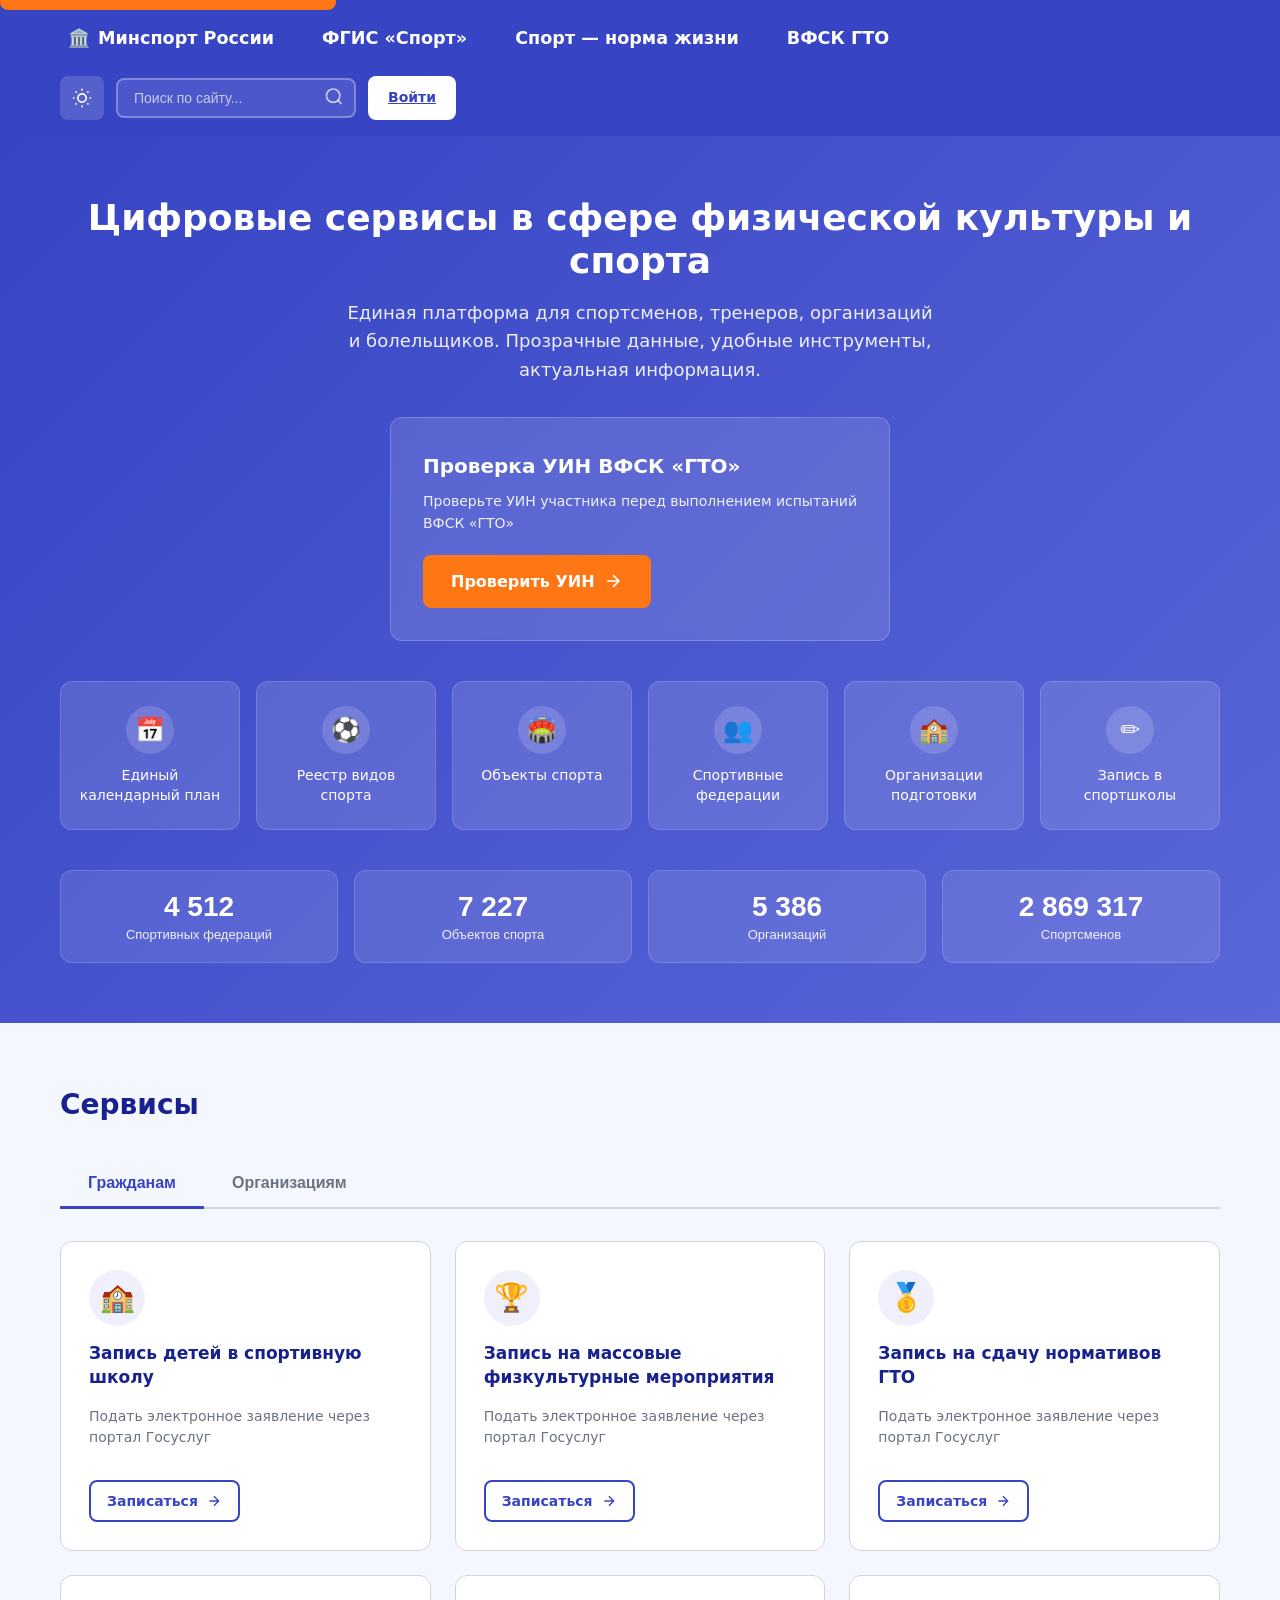
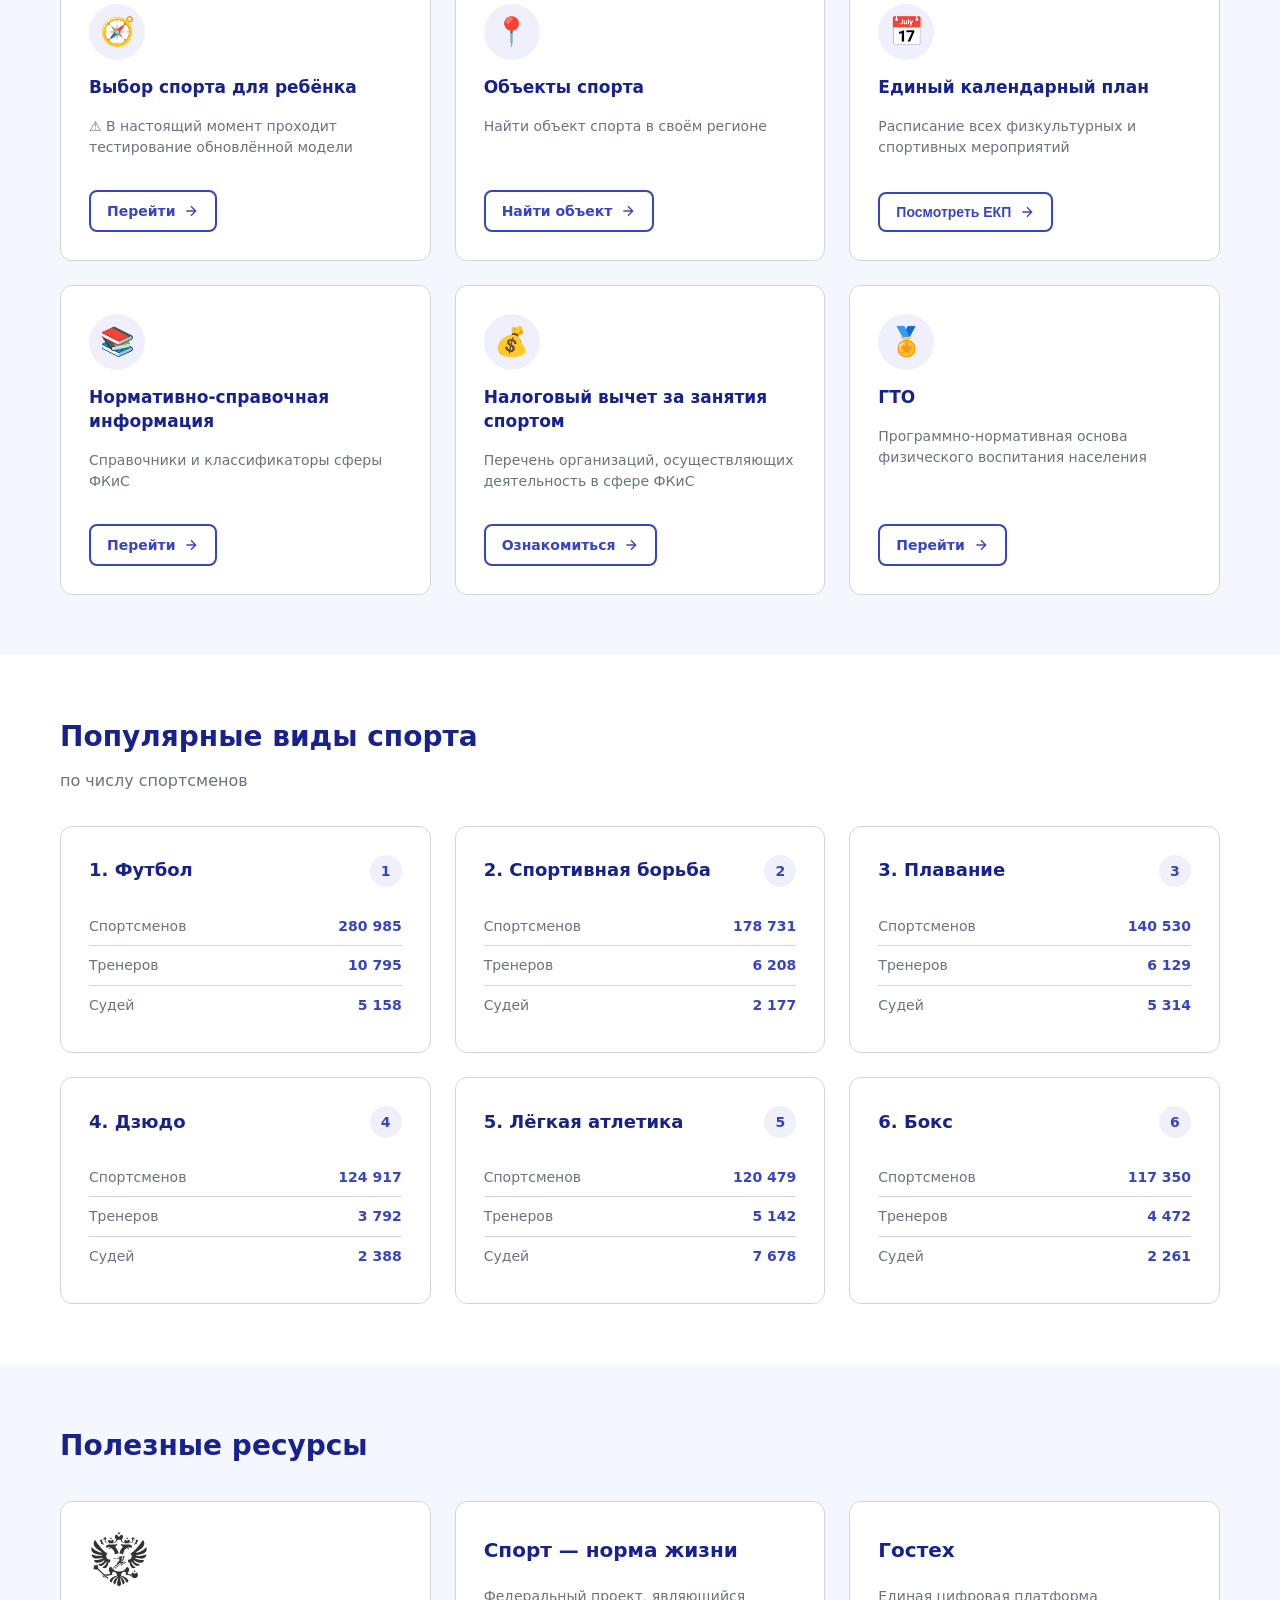
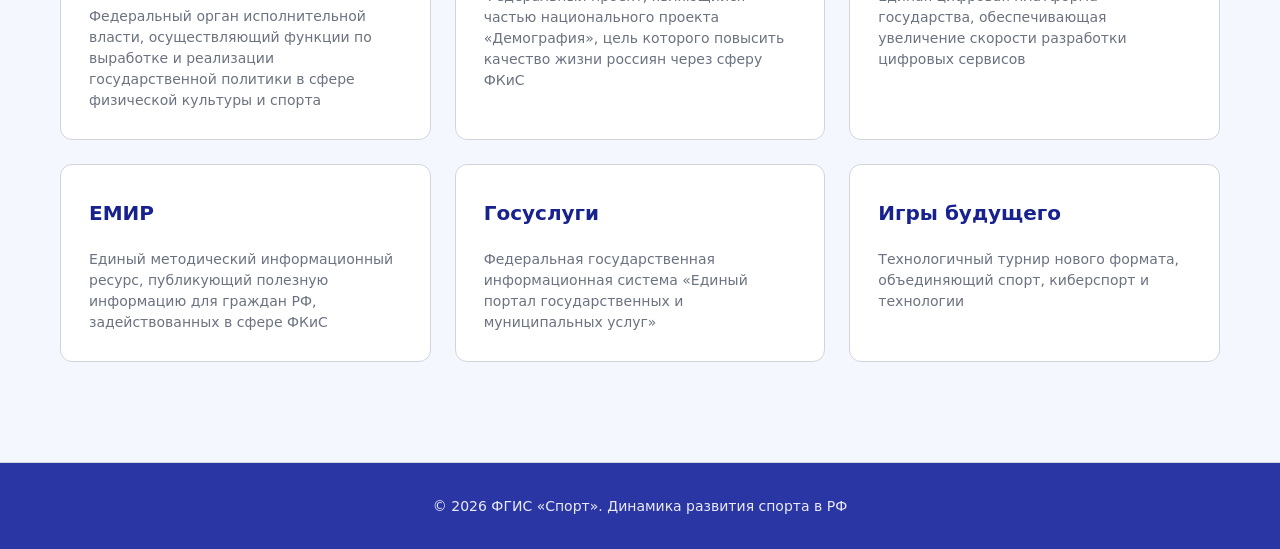
==== commit 291e83d9: "123" ====
--- a/root/index.html
+++ b/root/index.html
@@ -1,3657 +1,3918 @@
 <!DOCTYPE html>
 <html lang="ru">
+
 <head>
-    <meta charset="UTF-8">
-    <meta name="viewport" content="width=device-width, initial-scale=1.0">
-    <title>ФГИС «Спорт» — Цифровые сервисы в сфере физической культуры и спорта</title>
-    <meta name="description" content="Единая платформа для спортсменов, тренеров, организаций и болельщиков. Календарь мероприятий, реестры, запись в спортшколы.">
-    
-    <style>
-        :root {
-            --color-primary: #3744C4;
-            --color-primary-dark: #2a36a3;
-            --color-accent: #FF7614;
-            --color-accent-hover: #e66a12;
-            --color-bg: #F5F7FF;
-            --color-surface: #FFFFFF;
-            --color-text-main: #17228E;
-            --color-text-muted: #6B7280;
-            --color-success: #10B981;
-            --color-error: #EF4444;
-            --color-border: #D1D5DB;
-            --radius-sm: 6px;
-            --radius-md: 12px;
-            --radius-btn: 8px;
-            --shadow-card: 0 4px 6px rgba(0,0,0,0.05);
-            --shadow-focus: 0 0 0 3px rgba(55, 68, 196, 0.2);
-            --focus-outline: 2px solid var(--color-primary);
-            --font-stack: Inter, system-ui, -apple-system, 'Segoe UI', Roboto, sans-serif;
-            --transition-fast: 150ms ease;
+  <meta charset="UTF-8">
+  <meta name="viewport" content="width=device-width, initial-scale=1.0">
+  <title>ФГИС «Спорт» — Цифровые сервисы в сфере физической культуры и спорта</title>
+  <meta name="description"
+    content="Единая платформа для спортсменов, тренеров, организаций и болельщиков. Календарь мероприятий, реестры, запись в спортшколы.">
+
+  <style>
+    :root {
+      --color-primary: #3744C4;
+      --color-primary-dark: #2a36a3;
+      --color-accent: #FF7614;
+      --color-accent-hover: #e66a12;
+      --color-bg: #F5F7FF;
+      --color-surface: #FFFFFF;
+      --color-text-main: #17228E;
+      --color-text-muted: #6B7280;
+      --color-success: #10B981;
+      --color-error: #EF4444;
+      --color-border: #D1D5DB;
+      --radius-sm: 6px;
+      --radius-md: 12px;
+      --radius-btn: 8px;
+      --shadow-card: 0 4px 6px rgba(0, 0, 0, 0.05);
+      --shadow-focus: 0 0 0 3px rgba(55, 68, 196, 0.2);
+      --focus-outline: 2px solid var(--color-primary);
+      --font-stack: Inter, system-ui, -apple-system, 'Segoe UI', Roboto, sans-serif;
+      --transition-fast: 150ms ease;
+    }
+
+    [data-theme="dark"] {
+      --color-primary: #4a5aa8;
+      --color-primary-dark: #2d3a7a;
+      --color-accent: #FF8A3D;
+      --color-accent-hover: #FF7614;
+      --color-bg: #0f172a;
+      --color-surface: #1e293b;
+      --color-text-main: #e2e8f0;
+      --color-text-muted: #94a3b8;
+      --color-success: #34d399;
+      --color-error: #f87171;
+      --color-border: #334155;
+      --shadow-card: 0 4px 6px rgba(0, 0, 0, 0.3);
+      --shadow-focus: 0 0 0 3px rgba(92, 107, 218, 0.4);
+    }
+
+    [data-theme="contrast"] {
+      --color-primary: #000000;
+      --color-primary-dark: #000000;
+      --color-accent: #FFFF00;
+      --color-accent-hover: #CCCCCC;
+      --color-bg: #000000;
+      --color-surface: #000000;
+      --color-text-main: #FFFFFF;
+      --color-text-muted: #FFFFFF;
+      --color-success: #00FF00;
+      --color-error: #FF0000;
+      --color-border: #FFFFFF;
+      --shadow-card: none;
+      --shadow-focus: 0 0 0 3px #FFFF00;
+    }
+
+    [data-theme="contrast"] .hero {
+      background: #000000;
+      border: 2px solid #FFFFFF;
+    }
+
+    [data-theme="contrast"] .stat-card {
+      background: #000000;
+      border: 2px solid #FFFFFF;
+      color: #FFFFFF;
+    }
+
+    [data-theme="contrast"] .stat-card:hover,
+    [data-theme="contrast"] .stat-card:focus-within {
+      background: #1a1a1a;
+      border-color: #FFFF00;
+    }
+
+    [data-theme="contrast"] .stat-number,
+    [data-theme="contrast"] .stat-label {
+      color: #FFFFFF;
+    }
+
+    [data-theme="contrast"] .theme-toggle-btn {
+      background: #000000;
+      border: 2px solid #FFFFFF;
+      color: #FFFFFF;
+    }
+
+    [data-theme="contrast"] .theme-toggle-btn:hover {
+      border-color: #FFFF00;
+    }
+
+    [data-theme="contrast"] .btn-primary {
+      background: #000000;
+      border: 2px solid #FFFFFF;
+      color: #FFFFFF;
+    }
+
+    [data-theme="contrast"] .btn-primary:hover {
+      border-color: #FFFF00;
+      color: #FFFF00;
+    }
+
+    *,
+    *::before,
+    *::after {
+      box-sizing: border-box;
+      margin: 0;
+      padding: 0;
+    }
+
+    html {
+      scroll-behavior: smooth;
+    }
+
+    header {
+      transition: transform 0.3s ease-in-out;
+      position: sticky;
+      top: 0;
+      z-index: 1000;
+      will-change: transform;
+      backface-visibility: hidden;
+      -webkit-backface-visibility: hidden;
+    }
+
+    .header-hidden {
+      transform: translateY(-100%);
+    }
+
+    @media (prefers-reduced-motion: reduce) {
+
+      *,
+      *::before,
+      *::after {
+        animation-duration: 0.01ms !important;
+        transition-duration: 0.01ms !important;
+        scroll-behavior: auto !important;
+      }
+    }
+
+    body {
+      font-family: var(--font-stack);
+      font-size: 16px;
+      line-height: 1.6;
+      color: var(--color-text-main);
+      background: var(--color-bg);
+      -webkit-font-smoothing: antialiased;
+    }
+
+    .skip-link {
+      position: absolute;
+      top: -40px;
+      left: 0;
+      background: var(--color-accent);
+      color: #fff;
+      padding: 12px 24px;
+      z-index: 10000;
+      text-decoration: none;
+      font-weight: 600;
+      border-radius: 0 0 var(--radius-btn) var(--radius-btn);
+      transition: top var(--transition-fast);
+    }
+
+    .skip-link:focus {
+      top: 0;
+      outline: var(--focus-outline);
+      outline-offset: 2px;
+    }
+
+    .visually-hidden {
+      position: absolute !important;
+      width: 1px !important;
+      height: 1px !important;
+      padding: 0 !important;
+      margin: -1px !important;
+      overflow: hidden !important;
+      clip: rect(0, 0, 0, 0) !important;
+      white-space: nowrap !important;
+      border: 0 !important;
+    }
+
+    :focus-visible {
+      outline: var(--focus-outline);
+      outline-offset: 2px;
+    }
+
+    :focus:not(:focus-visible) {
+      outline: none;
+    }
+
+    body.mouse-focus :focus:not(:focus-visible) {
+      outline: none;
+    }
+
+    [data-theme="dark"] body {
+      background: var(--color-bg);
+      color: var(--color-text-main);
+    }
+
+    [data-theme="dark"] .site-header {
+      background: var(--color-primary);
+    }
+
+    [data-theme="dark"] .search-box input {
+      background: rgba(255, 255, 255, 0.1);
+      border-color: rgba(255, 255, 255, 0.3);
+    }
+
+    [data-theme="dark"] .btn-login {
+      background: var(--color-surface);
+      color: var(--color-text-main);
+    }
+
+    [data-theme="dark"] .service-card {
+      background: var(--color-surface);
+      border-color: var(--color-border);
+    }
+
+    [data-theme="dark"] .event-card {
+      background: var(--color-surface);
+      border-color: var(--color-border);
+    }
+
+    [data-theme="dark"] .filters-panel {
+      background: var(--color-surface);
+      border-color: var(--color-border);
+    }
+
+    [data-theme="dark"] .calendar-wrapper {
+      background: var(--color-surface);
+      border-color: var(--color-border);
+    }
+
+    [data-theme="dark"] .cal-nav-btn {
+      background: var(--color-surface);
+      border-color: var(--color-border);
+    }
+
+    [data-theme="dark"] .quick-link-card {
+      background: var(--color-surface);
+      border-color: var(--color-border);
+    }
+
+    [data-theme="dark"] .sport-card {
+      background: var(--color-surface);
+      border-color: var(--color-border);
+    }
+
+    [data-theme="dark"] .tab-btn {
+      color: var(--color-text-muted);
+    }
+
+    [data-theme="dark"] .tab-btn[aria-selected="true"] {
+      color: var(--color-primary);
+    }
+
+    .container {
+      width: 100%;
+      max-width: 1200px;
+      margin: 0 auto;
+      padding: 0 20px;
+    }
+
+    .site-header {
+      background: var(--color-primary);
+      color: #fff;
+      padding: 16px 0;
+      position: sticky;
+      top: 0;
+      z-index: 100;
+      transition: transform 0.3s ease-in-out, background-color var(--transition-fast);
+    }
+
+    [data-theme="dark"] .site-header {
+      background: var(--color-primary-dark);
+    }
+
+    [data-theme="contrast"] .site-header {
+      background: #000000;
+      border-bottom: 2px solid #FFFFFF;
+    }
+
+    .theme-toggle-btn {
+      background: rgba(255, 255, 255, 0.15);
+      border: none;
+      color: #fff;
+      width: 44px;
+      height: 44px;
+      border-radius: var(--radius-btn);
+      cursor: pointer;
+      display: flex;
+      align-items: center;
+      justify-content: center;
+      transition: background var(--transition-fast);
+      min-height: 44px;
+      min-width: 44px;
+    }
+
+    .theme-toggle-btn:hover {
+      background: rgba(255, 255, 255, 0.25);
+    }
+
+    .theme-toggle-btn:focus-visible {
+      outline: 2px solid #fff;
+      outline-offset: 2px;
+    }
+
+    [data-theme="dark"] .theme-toggle-btn {
+      background: rgba(255, 255, 255, 0.1);
+    }
+
+    [data-theme="dark"] .theme-toggle-btn:hover {
+      background: rgba(255, 255, 255, 0.2);
+    }
+
+    [data-theme="contrast"] .theme-toggle-btn {
+      background: #000000;
+      border: 2px solid #FFFFFF;
+      color: #FFFFFF;
+    }
+
+    [data-theme="contrast"] .theme-toggle-btn:hover {
+      background: #FFFF00;
+      color: #000000;
+      border-color: #FFFF00;
+    }
+
+    .header-inner {
+      display: flex;
+      align-items: center;
+      justify-content: space-between;
+      flex-wrap: wrap;
+      gap: 16px;
+    }
+
+    .logo-group {
+      display: flex;
+      align-items: center;
+      gap: 16px;
+      flex-wrap: wrap;
+    }
+
+    .logo-link {
+      display: flex;
+      align-items: center;
+      gap: 8px;
+      color: #fff;
+      text-decoration: none;
+      font-weight: 700;
+      font-size: 1.1rem;
+      padding: 8px;
+      border-radius: var(--radius-btn);
+      transition: background var(--transition-fast);
+    }
+
+    .logo-link:hover,
+    .logo-link:focus {
+      background: rgba(255, 255, 255, 0.15);
+    }
+
+    .logo-link .divider {
+      width: 1px;
+      height: 24px;
+      background: rgba(255, 255, 255, 0.3);
+    }
+
+    .header-actions {
+      display: flex;
+      gap: 12px;
+      align-items: center;
+    }
+
+    .search-box {
+      position: relative;
+    }
+
+    .search-box input {
+      padding: 10px 40px 10px 16px;
+      border-radius: var(--radius-btn);
+      border: 2px solid rgba(255, 255, 255, 0.3);
+      background: rgba(255, 255, 255, 0.1);
+      color: #fff;
+      font-size: 14px;
+      width: 240px;
+      transition: border-color var(--transition-fast), background var(--transition-fast);
+    }
+
+    .search-box input::placeholder {
+      color: rgba(255, 255, 255, 0.7);
+    }
+
+    .search-box input:focus {
+      border-color: #fff;
+      background: rgba(255, 255, 255, 0.2);
+      outline: none;
+    }
+
+    [data-theme="dark"] .search-box input {
+      background: rgba(255, 255, 255, 0.1);
+      border-color: rgba(255, 255, 255, 0.3);
+      color: #fff;
+    }
+
+    [data-theme="dark"] .search-box input::placeholder {
+      color: rgba(255, 255, 255, 0.6);
+    }
+
+    [data-theme="dark"] .search-box input:focus {
+      background: rgba(255, 255, 255, 0.15);
+      border-color: #fff;
+    }
+
+    [data-theme="contrast"] .search-box input {
+      background: #000000;
+      color: #FFFFFF;
+      border-color: #FFFFFF;
+    }
+
+    [data-theme="contrast"] .search-box input::placeholder {
+      color: #AAAAAA;
+    }
+
+    [data-theme="contrast"] .search-box input:focus {
+      background: #1a1a1a;
+      border-color: #FFFF00;
+    }
+
+    .search-box button {
+      position: absolute;
+      right: 4px;
+      top: 50%;
+      transform: translateY(-50%);
+      background: none;
+      border: none;
+      color: rgba(255, 255, 255, 0.7);
+      cursor: pointer;
+      padding: 8px;
+      border-radius: var(--radius-btn);
+    }
+
+    .search-box button:hover {
+      color: #fff;
+    }
+
+    .btn-login {
+      background: #fff;
+      color: var(--color-primary);
+      border: none;
+      padding: 10px 20px;
+      border-radius: var(--radius-btn);
+      font-weight: 600;
+      cursor: pointer;
+      transition: background var(--transition-fast);
+      font-size: 14px;
+      min-height: 44px;
+    }
+
+    .btn-login:hover {
+      background: #f0f0f0;
+    }
+
+    [data-theme="dark"] .btn-login {
+      background: var(--color-surface);
+      color: #fff;
+      border: 1px solid var(--color-border);
+    }
+
+    [data-theme="dark"] .btn-login:hover {
+      background: rgba(255, 255, 255, 0.1);
+    }
+
+    [data-theme="contrast"] .btn-login {
+      background: #000000;
+      color: #FFFFFF;
+      border: 2px solid #FFFFFF;
+    }
+
+    [data-theme="contrast"] .btn-login:hover {
+      background: #FFFF00;
+      color: #000000;
+      border-color: #FFFF00;
+    }
+
+    .hero {
+      background: linear-gradient(135deg, var(--color-primary) 0%, #5a67d8 100%);
+      color: #fff;
+      padding: 60px 0;
+      text-align: center;
+    }
+
+    [data-theme="dark"] .hero {
+      background: linear-gradient(135deg, var(--color-primary-dark) 0%, #3d4a8a 100%);
+    }
+
+    [data-theme="contrast"] .hero {
+      background: #000000;
+      border-bottom: 2px solid #FFFFFF;
+    }
+
+    .hero h1 {
+      font-size: clamp(24px, 4vw, 36px);
+      font-weight: 700;
+      margin-bottom: 16px;
+      line-height: 1.2;
+    }
+
+    .hero-subtitle {
+      font-size: 18px;
+      max-width: 600px;
+      margin: 0 auto 32px;
+      opacity: 0.9;
+    }
+
+    .uin-widget {
+      background: rgba(255, 255, 255, 0.12);
+      backdrop-filter: blur(8px);
+      border: 1px solid rgba(255, 255, 255, 0.2);
+      border-radius: var(--radius-md);
+      padding: 32px;
+      max-width: 500px;
+      margin: 0 auto 40px;
+      text-align: left;
+    }
+
+    .uin-widget h2 {
+      font-size: 20px;
+      margin-bottom: 8px;
+    }
+
+    .uin-widget p {
+      font-size: 14px;
+      opacity: 0.9;
+      margin-bottom: 20px;
+    }
+
+    [data-theme="dark"] .uin-widget {
+      background: rgba(255, 255, 255, 0.08);
+      border-color: rgba(255, 255, 255, 0.15);
+    }
+
+    [data-theme="dark"] .uin-widget h2,
+    [data-theme="dark"] .uin-widget p {
+      opacity: 1;
+    }
+
+    [data-theme="contrast"] .uin-widget {
+      background: #000000;
+      border-color: #FFFFFF;
+      border-width: 2px;
+    }
+
+    [data-theme="contrast"] .uin-widget h2,
+    [data-theme="contrast"] .uin-widget p {
+      color: #FFFFFF;
+      opacity: 1;
+    }
+
+    .btn-uin {
+      display: inline-flex;
+      align-items: center;
+      gap: 8px;
+      background: var(--color-accent);
+      color: #fff;
+      border: none;
+      padding: 14px 28px;
+      border-radius: var(--radius-btn);
+      font-weight: 600;
+      font-size: 16px;
+      cursor: pointer;
+      transition: background var(--transition-fast);
+      min-height: 48px;
+      text-decoration: none;
+    }
+
+    .btn-uin:hover {
+      background: var(--color-accent-hover);
+    }
+
+    [data-theme="dark"] .btn-uin {
+      background: var(--color-accent);
+    }
+
+    [data-theme="dark"] .btn-uin:hover {
+      background: #ff9c5c;
+    }
+
+    [data-theme="contrast"] .btn-uin {
+      background: #000000;
+      color: #FFFF00;
+      border: 2px solid #FFFF00;
+    }
+
+    [data-theme="contrast"] .btn-uin:hover {
+      background: #FFFF00;
+      color: #000000;
+    }
+
+    .quick-links {
+      display: grid;
+      grid-template-columns: repeat(auto-fit, minmax(180px, 1fr));
+      gap: 16px;
+      margin-bottom: 40px;
+    }
+
+    .quick-link-card {
+      background: rgba(255, 255, 255, 0.12);
+      border: 1px solid rgba(255, 255, 255, 0.15);
+      border-radius: var(--radius-md);
+      padding: 24px 16px;
+      text-decoration: none;
+      color: #fff;
+      text-align: center;
+      transition: background var(--transition-fast), transform var(--transition-fast);
+      display: flex;
+      flex-direction: column;
+      align-items: center;
+      gap: 12px;
+      min-height: 120px;
+    }
+
+    .quick-link-card:hover {
+      background: rgba(255, 255, 255, 0.22);
+      transform: translateY(-2px);
+    }
+
+    [data-theme="dark"] .quick-link-card {
+      background: rgba(255, 255, 255, 0.08);
+      border-color: rgba(255, 255, 255, 0.15);
+    }
+
+    [data-theme="dark"] .quick-link-card:hover {
+      background: rgba(255, 255, 255, 0.15);
+    }
+
+    [data-theme="contrast"] .quick-link-card {
+      background: #000000;
+      border-color: #FFFFFF;
+      border-width: 2px;
+    }
+
+    [data-theme="contrast"] .quick-link-card:hover {
+      background: #1a1a1a;
+      border-color: #FFFF00;
+    }
+
+    .quick-link-icon {
+      width: 48px;
+      height: 48px;
+      display: flex;
+      align-items: center;
+      justify-content: center;
+      background: rgba(255, 255, 255, 0.15);
+      border-radius: 50%;
+      font-size: 24px;
+    }
+
+    [data-theme="dark"] .quick-link-icon {
+      background: rgba(255, 255, 255, 0.1);
+    }
+
+    [data-theme="contrast"] .quick-link-icon {
+      background: #000000;
+      border: 2px solid #FFFFFF;
+    }
+
+    .quick-link-text {
+      font-size: 14px;
+      font-weight: 500;
+      line-height: 1.4;
+    }
+
+    .stats-grid {
+      display: grid;
+      grid-template-columns: repeat(auto-fit, minmax(140px, 1fr));
+      gap: 16px;
+    }
+
+    .stat-card {
+      background: rgba(255, 255, 255, 0.1);
+      border: 1px solid rgba(255, 255, 255, 0.15);
+      padding: 20px;
+      border-radius: var(--radius-md);
+      text-align: center;
+      cursor: pointer;
+      transition: all var(--transition-fast);
+      color: #fff;
+    }
+
+    .stat-card:hover,
+    .stat-card:focus-within {
+      background: rgba(255, 255, 255, 0.2);
+      transform: translateY(-2px);
+    }
+
+    .stat-card:focus-visible {
+      outline: 2px solid #fff;
+      outline-offset: 2px;
+    }
+
+    [data-theme="dark"] .stat-card {
+      background: rgba(255, 255, 255, 0.08);
+      border-color: rgba(255, 255, 255, 0.15);
+    }
+
+    [data-theme="dark"] .stat-card:hover,
+    [data-theme="dark"] .stat-card:focus-within {
+      background: rgba(255, 255, 255, 0.15);
+    }
+
+    [data-theme="contrast"] .stat-card {
+      background: #000000;
+      border-color: #FFFFFF;
+      border-width: 2px;
+    }
+
+    [data-theme="contrast"] .stat-card:hover,
+    [data-theme="contrast"] .stat-card:focus-within {
+      background: #1a1a1a;
+      border-color: #FFFF00;
+    }
+
+    .stat-number {
+      display: block;
+      font-size: 28px;
+      font-weight: 700;
+      margin-bottom: 4px;
+      pointer-events: none;
+      color: #fff;
+    }
+
+    .stat-label {
+      font-size: 13px;
+      opacity: 0.9;
+      pointer-events: none;
+      color: #fff;
+    }
+
+    .section {
+      padding: 60px 0;
+    }
+
+    .section-title {
+      font-size: 28px;
+      font-weight: 700;
+      margin-bottom: 32px;
+      color: var(--color-text-main);
+    }
+
+    .tabs-nav {
+      display: flex;
+      border-bottom: 2px solid var(--color-border);
+      margin-bottom: 32px;
+      gap: 0;
+    }
+
+    .tab-btn {
+      padding: 14px 28px;
+      background: none;
+      border: none;
+      border-bottom: 3px solid transparent;
+      margin-bottom: -2px;
+      font-size: 16px;
+      font-weight: 600;
+      color: var(--color-text-muted);
+      cursor: pointer;
+      transition: color var(--transition-fast), border-color var(--transition-fast);
+      min-height: 48px;
+    }
+
+    .tab-btn:hover {
+      color: var(--color-primary);
+    }
+
+    .tab-btn[aria-selected="true"] {
+      color: var(--color-primary);
+      border-bottom-color: var(--color-primary);
+    }
+
+    [data-theme="dark"] .tab-btn {
+      color: var(--color-text-muted);
+    }
+
+    [data-theme="dark"] .tab-btn:hover {
+      color: #fff;
+    }
+
+    [data-theme="dark"] .tab-btn[aria-selected="true"] {
+      color: #fff;
+      border-bottom-color: var(--color-primary);
+    }
+
+    [data-theme="contrast"] .tab-btn {
+      color: #FFFFFF;
+      border-bottom-color: #333;
+    }
+
+    [data-theme="contrast"] .tab-btn:hover {
+      color: #FFFF00;
+    }
+
+    [data-theme="contrast"] .tab-btn[aria-selected="true"] {
+      color: #FFFF00;
+      border-bottom-color: #FFFF00;
+    }
+
+    .tab-panel {
+      display: none;
+    }
+
+    .tab-panel.active {
+      display: block;
+    }
+
+    .cards-grid {
+      display: grid;
+      grid-template-columns: repeat(auto-fill, minmax(320px, 1fr));
+      gap: 24px;
+    }
+
+    .service-card {
+      background: var(--color-surface);
+      border: 1px solid var(--color-border);
+      border-radius: var(--radius-md);
+      padding: 28px;
+      display: flex;
+      flex-direction: column;
+      gap: 16px;
+      transition: box-shadow var(--transition-fast);
+      position: relative;
+    }
+
+    .service-card:hover {
+      box-shadow: 0 8px 16px rgba(0, 0, 0, 0.08);
+    }
+
+    [data-theme="dark"] .service-card {
+      background: var(--color-surface);
+      border-color: var(--color-border);
+    }
+
+    [data-theme="dark"] .service-card:hover {
+      box-shadow: 0 8px 16px rgba(0, 0, 0, 0.4);
+    }
+
+    [data-theme="contrast"] .service-card {
+      background: #000000;
+      border-color: #FFFFFF;
+      border-width: 2px;
+    }
+
+    [data-theme="contrast"] .service-card:hover {
+      box-shadow: 0 0 0 2px #FFFF00;
+    }
+
+    .service-card-icon {
+      width: 56px;
+      height: 56px;
+      display: flex;
+      align-items: center;
+      justify-content: center;
+      background: rgba(55, 68, 196, 0.08);
+      border-radius: 50%;
+      font-size: 28px;
+      flex-shrink: 0;
+    }
+
+    [data-theme="dark"] .service-card-icon {
+      background: rgba(92, 107, 218, 0.2);
+    }
+
+    [data-theme="contrast"] .service-card-icon {
+      background: #000000;
+      border: 2px solid #FFFFFF;
+    }
+
+    .service-card h3 {
+      font-size: 17px;
+      font-weight: 600;
+      line-height: 1.4;
+    }
+
+    .service-card p {
+      font-size: 14px;
+      color: var(--color-text-muted);
+      line-height: 1.5;
+    }
+
+    .service-card .card-action {
+      margin-top: auto;
+      padding-top: 16px;
+    }
+
+    .btn {
+      display: inline-flex;
+      align-items: center;
+      gap: 8px;
+      padding: 12px 24px;
+      border-radius: var(--radius-btn);
+      font-weight: 600;
+      font-size: 15px;
+      cursor: pointer;
+      transition: all var(--transition-fast);
+      min-height: 48px;
+      text-decoration: none;
+      border: 2px solid transparent;
+    }
+
+    .btn-primary {
+      background: var(--color-primary);
+      color: #fff;
+    }
+
+    .btn-primary:hover {
+      background: var(--color-primary-dark);
+    }
+
+    [data-theme="dark"] .btn-primary {
+      background: var(--color-primary);
+    }
+
+    [data-theme="dark"] .btn-primary:hover {
+      background: #5a6bc4;
+    }
+
+    [data-theme="contrast"] .btn-primary {
+      background: #000000;
+      color: #FFFF00;
+      border: 2px solid #FFFF00;
+    }
+
+    [data-theme="contrast"] .btn-primary:hover {
+      background: #FFFF00;
+      color: #000000;
+    }
+
+    .btn-outline {
+      background: transparent;
+      border-color: var(--color-primary);
+      color: var(--color-primary);
+    }
+
+    .btn-outline:hover {
+      background: rgba(55, 68, 196, 0.06);
+    }
+
+    [data-theme="dark"] .btn-outline {
+      border-color: #fff;
+      color: #fff;
+    }
+
+    [data-theme="dark"] .btn-outline:hover {
+      background: rgba(255, 255, 255, 0.1);
+    }
+
+    [data-theme="contrast"] .btn-outline {
+      background: transparent;
+      border-color: #FFFFFF;
+      color: #FFFFFF;
+      border-width: 2px;
+    }
+
+    [data-theme="contrast"] .btn-outline:hover {
+      background: #FFFF00;
+      color: #000000;
+      border-color: #FFFF00;
+    }
+
+    .btn-sm {
+      padding: 8px 16px;
+      font-size: 14px;
+      min-height: 40px;
+    }
+
+    .btn-link {
+      background: none;
+      border: none;
+      color: var(--color-primary);
+      padding: 8px 0;
+      font-weight: 600;
+      font-size: 15px;
+      cursor: pointer;
+      display: inline-flex;
+      align-items: center;
+      gap: 4px;
+    }
+
+    .btn-link:hover {
+      color: var(--color-primary-dark);
+    }
+
+    .btn-link svg {
+      transition: transform var(--transition-fast);
+    }
+
+    .btn-link:hover svg {
+      transform: translateX(4px);
+    }
+
+    .page {
+      display: none;
+    }
+
+    .page.active {
+      display: block;
+    }
+
+    .page-header {
+      padding: 32px 0 0;
+    }
+
+    .back-btn {
+      display: inline-flex;
+      align-items: center;
+      gap: 8px;
+      color: var(--color-primary);
+      text-decoration: none;
+      font-weight: 500;
+      font-size: 15px;
+      padding: 8px;
+      margin: -8px;
+      border-radius: var(--radius-btn);
+      transition: background var(--transition-fast);
+    }
+
+    .back-btn:hover {
+      background: rgba(55, 68, 196, 0.06);
+    }
+
+    [data-theme="dark"] .back-btn {
+      color: #fff;
+    }
+
+    [data-theme="dark"] .back-btn:hover {
+      background: rgba(255, 255, 255, 0.1);
+    }
+
+    [data-theme="contrast"] .back-btn {
+      color: #FFFFFF;
+    }
+
+    [data-theme="contrast"] .back-btn:hover {
+      background: #FFFF00;
+      color: #000000;
+    }
+
+    .page-title {
+      font-size: clamp(22px, 3.5vw, 32px);
+      font-weight: 700;
+      margin: 24px 0 32px;
+      line-height: 1.3;
+    }
+
+    .filters-toggle-btn {
+      display: inline-flex;
+      align-items: center;
+      gap: 8px;
+      background: var(--color-surface);
+      border: 2px solid var(--color-primary);
+      color: var(--color-primary);
+      padding: 12px 24px;
+      border-radius: 100px;
+      font-weight: 600;
+      font-size: 15px;
+      cursor: pointer;
+      transition: all var(--transition-fast);
+      margin-bottom: 24px;
+      min-height: 48px;
+    }
+
+    .filters-toggle-btn:hover {
+      background: rgba(55, 68, 196, 0.06);
+    }
+
+    .filters-toggle-btn[aria-expanded="true"] .chevron {
+      transform: rotate(180deg);
+    }
+
+    [data-theme="dark"] .filters-toggle-btn {
+      border-color: #fff;
+      color: #fff;
+    }
+
+    [data-theme="dark"] .filters-toggle-btn:hover {
+      background: rgba(255, 255, 255, 0.1);
+    }
+
+    [data-theme="contrast"] .filters-toggle-btn {
+      background: #000000;
+      border-color: #FFFFFF;
+      color: #FFFFFF;
+    }
+
+    [data-theme="contrast"] .filters-toggle-btn:hover {
+      background: #1a1a1a;
+      border-color: #FFFF00;
+      color: #FFFF00;
+    }
+
+    .chevron {
+      transition: transform var(--transition-fast);
+    }
+
+    .filters-panel {
+      background: var(--color-surface);
+      border: 1px solid var(--color-border);
+      border-radius: var(--radius-md);
+      padding: 28px;
+      margin-bottom: 32px;
+      display: none;
+    }
+
+    .filters-panel.open {
+      display: block;
+    }
+
+    [data-theme="dark"] .filters-panel {
+      background: var(--color-surface);
+      border-color: var(--color-border);
+    }
+
+    [data-theme="contrast"] .filters-panel {
+      background: #000000;
+      border-color: #FFFFFF;
+      border-width: 2px;
+    }
+
+    .filters-grid {
+      display: grid;
+      grid-template-columns: repeat(auto-fit, minmax(200px, 1fr));
+      gap: 20px;
+      margin-bottom: 24px;
+    }
+
+    .form-group label {
+      display: block;
+      font-weight: 600;
+      font-size: 14px;
+      margin-bottom: 8px;
+      color: var(--color-text-main);
+    }
+
+    .form-select,
+    .form-input,
+    .form-date {
+      width: 100%;
+      padding: 10px 14px;
+      border: 1px solid var(--color-border);
+      border-radius: var(--radius-sm);
+      font-size: 15px;
+      background: var(--color-surface);
+      color: var(--color-text-main);
+      transition: border-color var(--transition-fast), box-shadow var(--transition-fast);
+      min-height: 44px;
+    }
+
+    .form-select:focus,
+    .form-input:focus,
+    .form-date:focus {
+      border-color: var(--color-primary);
+      box-shadow: var(--shadow-focus);
+      outline: none;
+    }
+
+    [data-theme="dark"] .form-select,
+    [data-theme="dark"] .form-input,
+    [data-theme="dark"] .form-date {
+      background: var(--color-surface);
+      color: var(--color-text-main);
+    }
+
+    [data-theme="contrast"] .form-select,
+    [data-theme="contrast"] .form-input,
+    [data-theme="contrast"] .form-date {
+      background: #000000;
+      color: #FFFFFF;
+      border-color: #FFFFFF;
+    }
+
+    .filters-actions {
+      display: flex;
+      gap: 12px;
+      flex-wrap: wrap;
+    }
+
+    .calendar-wrapper {
+      background: var(--color-surface);
+      border: 1px solid var(--color-border);
+      border-radius: var(--radius-md);
+      padding: 24px;
+      margin-bottom: 32px;
+    }
+
+    [data-theme="dark"] .calendar-wrapper {
+      background: var(--color-surface);
+      border-color: var(--color-border);
+    }
+
+    [data-theme="contrast"] .calendar-wrapper {
+      background: #000000;
+      border-color: #FFFFFF;
+      border-width: 2px;
+    }
+
+    .calendar-header {
+      display: flex;
+      align-items: center;
+      justify-content: center;
+      gap: 16px;
+      margin-bottom: 24px;
+    }
+
+    .calendar-header h3 {
+      font-size: 18px;
+      font-weight: 600;
+      min-width: 160px;
+      text-align: center;
+    }
+
+    .cal-nav-btn {
+      width: 40px;
+      height: 40px;
+      display: flex;
+      align-items: center;
+      justify-content: center;
+      border: 1px solid var(--color-border);
+      border-radius: 50%;
+      background: var(--color-surface);
+      cursor: pointer;
+      font-size: 18px;
+      color: var(--color-primary);
+      transition: all var(--transition-fast);
+    }
+
+    .cal-nav-btn:hover {
+      background: rgba(55, 68, 196, 0.06);
+      border-color: var(--color-primary);
+    }
+
+    [data-theme="dark"] .cal-nav-btn {
+      background: var(--color-surface);
+      color: var(--color-primary);
+    }
+
+    [data-theme="dark"] .cal-nav-btn:hover {
+      background: rgba(92, 107, 218, 0.2);
+    }
+
+    [data-theme="contrast"] .cal-nav-btn {
+      background: #000000;
+      color: #FFFFFF;
+      border-color: #FFFFFF;
+    }
+
+    [data-theme="contrast"] .cal-nav-btn:hover {
+      background: #FFFF00;
+      color: #000000;
+      border-color: #FFFF00;
+    }
+
+    .calendar-grid {
+      display: grid;
+      grid-template-columns: repeat(7, 1fr);
+      gap: 4px;
+    }
+
+    .cal-day-header {
+      text-align: center;
+      font-size: 13px;
+      font-weight: 600;
+      color: var(--color-text-muted);
+      padding: 8px 0;
+    }
+
+    [data-theme="dark"] .cal-day-header {
+      color: #fff;
+      opacity: 0.9;
+    }
+
+    [data-theme="contrast"] .cal-day-header {
+      color: #FFFFFF;
+    }
+
+    .cal-day {
+      text-align: center;
+      padding: 10px 4px;
+      border-radius: 50%;
+      cursor: pointer;
+      font-size: 15px;
+      transition: all var(--transition-fast);
+      border: 2px solid transparent;
+      min-width: 40px;
+      min-height: 40px;
+      display: flex;
+      align-items: center;
+      justify-content: center;
+      margin: 0 auto;
+      color: var(--color-text-main);
+    }
+
+    .cal-day:hover {
+      background: rgba(55, 68, 196, 0.08);
+    }
+
+    .cal-day:focus-visible {
+      border-color: var(--color-primary);
+      background: rgba(55, 68, 196, 0.1);
+    }
+
+    .cal-day.other-month {
+      color: var(--color-text-muted);
+      opacity: 0.5;
+    }
+
+    .cal-day.today {
+      font-weight: 700;
+      background: rgba(55, 68, 196, 0.1);
+      color: var(--color-primary);
+    }
+
+    .cal-day.has-event {
+      background: rgba(255, 118, 20, 0.12);
+      color: var(--color-accent);
+      font-weight: 600;
+    }
+
+    .cal-day.has-event:hover {
+      background: rgba(255, 118, 20, 0.2);
+    }
+
+    .cal-day.selected {
+      background: var(--color-primary);
+      color: #fff;
+    }
+
+    [data-theme="dark"] .cal-day {
+      color: var(--color-text-main);
+    }
+
+    [data-theme="dark"] .cal-day:hover {
+      background: rgba(92, 107, 218, 0.2);
+    }
+
+    [data-theme="dark"] .cal-day.today {
+      background: rgba(92, 107, 218, 0.25);
+      color: #fff;
+    }
+
+    [data-theme="dark"] .cal-day.has-event {
+      background: rgba(255, 138, 61, 0.25);
+      color: #fff;
+    }
+
+    [data-theme="dark"] .cal-day.has-event:hover {
+      background: rgba(255, 138, 61, 0.35);
+    }
+
+    [data-theme="dark"] .cal-day.selected {
+      background: var(--color-primary);
+      color: #fff;
+    }
+
+    [data-theme="contrast"] .cal-day {
+      color: #FFFFFF;
+      border-color: transparent;
+    }
+
+    [data-theme="contrast"] .cal-day:hover {
+      background: #FFFF00;
+      color: #000000;
+    }
+
+    [data-theme="contrast"] .cal-day.today {
+      background: #FFFFFF;
+      color: #000000;
+      border-color: #FFFF00;
+    }
+
+    [data-theme="contrast"] .cal-day.has-event {
+      background: #FFFF00;
+      color: #000000;
+    }
+
+    [data-theme="contrast"] .cal-day.selected {
+      background: #000000;
+      color: #FFFF00;
+      border-color: #FFFF00;
+    }
+
+    .events-list {
+      display: flex;
+      flex-direction: column;
+      gap: 16px;
+    }
+
+    .events-found-label {
+      font-size: 14px;
+      color: var(--color-text-muted);
+      margin-bottom: 16px;
+      font-weight: 500;
+    }
+
+    .event-card {
+      background: var(--color-surface);
+      border: 1px solid var(--color-border);
+      border-left: 4px solid var(--color-accent);
+      border-radius: 0 var(--radius-md) var(--radius-md) 0;
+      padding: 24px;
+      transition: box-shadow var(--transition-fast);
+    }
+
+    .event-card:hover {
+      box-shadow: 0 4px 12px rgba(0, 0, 0, 0.08);
+    }
+
+    .event-card.fizkultura {
+      border-left-color: #0061D9;
+    }
+
+    [data-theme="dark"] .event-card {
+      background: var(--color-surface);
+      border-color: var(--color-border);
+    }
+
+    [data-theme="dark"] .event-card:hover {
+      box-shadow: 0 4px 12px rgba(0, 0, 0, 0.4);
+    }
+
+    [data-theme="dark"] .event-card.fizkultura {
+      border-left-color: #5a8aff;
+    }
+
+    [data-theme="contrast"] .event-card {
+      background: #000000;
+      border-color: #FFFFFF;
+      border-left-width: 6px;
+    }
+
+    [data-theme="contrast"] .event-card.fizkultura {
+      border-left-color: #00FFFF;
+    }
+
+    [data-theme="contrast"] .event-card:hover {
+      box-shadow: 0 0 0 2px #FFFF00;
+    }
+
+    .event-top {
+      display: flex;
+      justify-content: space-between;
+      align-items: flex-start;
+      margin-bottom: 12px;
+      flex-wrap: wrap;
+      gap: 8px;
+    }
+
+    .event-badge {
+      display: inline-flex;
+      padding: 4px 12px;
+      border-radius: 4px;
+      font-size: 13px;
+      font-weight: 700;
+    }
+
+    .event-badge.sport {
+      background: rgba(255, 118, 20, 0.15);
+      color: #c25a0f;
+      border: 1px solid rgba(255, 118, 20, 0.3);
+    }
+
+    .event-badge.fizkultura {
+      background: rgba(0, 97, 217, 0.12);
+      color: #004a99;
+      border: 1px solid rgba(0, 97, 217, 0.3);
+    }
+
+    [data-theme="dark"] .event-badge.sport {
+      background: rgba(255, 138, 61, 0.2);
+      color: #ff9a5c;
+      border-color: rgba(255, 138, 61, 0.5);
+    }
+
+    [data-theme="dark"] .event-badge.fizkultura {
+      background: rgba(92, 138, 255, 0.2);
+      color: #8ab4ff;
+      border-color: rgba(92, 138, 255, 0.5);
+    }
+
+    [data-theme="contrast"] .event-badge.sport,
+    [data-theme="contrast"] .event-badge.fizkultura {
+      background: #000000;
+      color: #FFFF00;
+      border-color: #FFFF00;
+      border-width: 2px;
+    }
+
+    .event-badge.sport::after {
+      content: "⚫";
+      margin-left: 6px;
+      font-size: 10px;
+    }
+
+    .event-badge.fizkultura::after {
+      content: "◼";
+      margin-left: 6px;
+      font-size: 10px;
+    }
+
+    [data-theme="contrast"] .event-badge.sport::after,
+    [data-theme="contrast"] .event-badge.fizkultura::after {
+      content: "";
+    }
+
+    .event-ekp {
+      font-size: 13px;
+      color: var(--color-text-muted);
+      font-family: monospace;
+    }
+
+    .event-title {
+      font-size: 18px;
+      font-weight: 700;
+      margin-bottom: 6px;
+    }
+
+    .event-subtitle {
+      font-size: 13px;
+      color: var(--color-text-muted);
+      margin-bottom: 16px;
+    }
+
+    .event-meta {
+      display: flex;
+      flex-wrap: wrap;
+      gap: 16px;
+      margin-bottom: 20px;
+      font-size: 14px;
+    }
+
+    .event-meta-item {
+      display: flex;
+      align-items: center;
+      gap: 6px;
+      color: var(--color-text-muted);
+    }
+
+    .event-meta-item .icon {
+      width: 20px;
+      height: 20px;
+      display: flex;
+      align-items: center;
+      justify-content: center;
+      background: rgba(55, 68, 196, 0.08);
+      border-radius: 50%;
+      font-size: 12px;
+      flex-shrink: 0;
+    }
+
+    [data-theme="dark"] .event-meta-item .icon {
+      background: rgba(92, 107, 218, 0.2);
+    }
+
+    [data-theme="contrast"] .event-meta-item .icon {
+      background: #000000;
+      border: 1px solid #FFFFFF;
+    }
+
+    .sports-grid {
+      display: grid;
+      grid-template-columns: repeat(auto-fill, minmax(300px, 1fr));
+      gap: 24px;
+    }
+
+    .sport-card {
+      background: var(--color-surface);
+      border: 1px solid var(--color-border);
+      border-radius: var(--radius-md);
+      padding: 28px;
+      transition: box-shadow var(--transition-fast);
+      cursor: pointer;
+    }
+
+    .sport-card:hover {
+      box-shadow: 0 4px 12px rgba(0, 0, 0, 0.08);
+    }
+
+    [data-theme="dark"] .sport-card {
+      background: var(--color-surface);
+      border-color: var(--color-border);
+    }
+
+    [data-theme="dark"] .sport-card:hover {
+      box-shadow: 0 4px 12px rgba(0, 0, 0, 0.4);
+    }
+
+    [data-theme="contrast"] .sport-card {
+      background: #000000;
+      border-color: #FFFFFF;
+      border-width: 2px;
+    }
+
+    [data-theme="contrast"] .sport-card:hover {
+      box-shadow: 0 0 0 2px #FFFF00;
+    }
+
+    .sport-card-header {
+      display: flex;
+      align-items: center;
+      justify-content: space-between;
+      margin-bottom: 20px;
+    }
+
+    .sport-card-header h3 {
+      font-size: 18px;
+      font-weight: 700;
+    }
+
+    .sport-rank {
+      width: 32px;
+      height: 32px;
+      display: flex;
+      align-items: center;
+      justify-content: center;
+      background: rgba(55, 68, 196, 0.08);
+      border-radius: 50%;
+      font-weight: 700;
+      font-size: 14px;
+      color: var(--color-primary);
+    }
+
+    [data-theme="dark"] .sport-rank {
+      background: rgba(92, 107, 218, 0.2);
+      color: #fff;
+    }
+
+    [data-theme="contrast"] .sport-rank {
+      background: #000000;
+      color: #FFFF00;
+      border: 2px solid #FFFF00;
+    }
+
+    .sport-stat {
+      display: flex;
+      justify-content: space-between;
+      padding: 8px 0;
+      border-bottom: 1px solid var(--color-border);
+      font-size: 14px;
+    }
+
+    .sport-stat:last-child {
+      border-bottom: none;
+    }
+
+    .sport-stat-label {
+      color: var(--color-text-muted);
+    }
+
+    .sport-stat-value {
+      font-weight: 700;
+      color: var(--color-primary);
+    }
+
+    [data-theme="dark"] .sport-stat-value {
+      color: #fff;
+    }
+
+    [data-theme="contrast"] .sport-stat-value {
+      color: #FFFF00;
+    }
+
+    .resources-grid {
+      display: grid;
+      grid-template-columns: repeat(auto-fill, minmax(300px, 1fr));
+      gap: 24px;
+    }
+
+    .resource-card {
+      background: var(--color-surface);
+      border: 1px solid var(--color-border);
+      border-radius: var(--radius-md);
+      padding: 28px;
+      display: flex;
+      flex-direction: column;
+      gap: 16px;
+      transition: box-shadow var(--transition-fast);
+      text-decoration: none;
+      color: inherit;
+    }
+
+    .resource-card:hover {
+      box-shadow: 0 4px 12px rgba(0, 0, 0, 0.08);
+    }
+
+    [data-theme="dark"] .resource-card {
+      background: var(--color-surface);
+      border-color: var(--color-border);
+    }
+
+    [data-theme="dark"] .resource-card:hover {
+      box-shadow: 0 4px 12px rgba(0, 0, 0, 0.4);
+    }
+
+    [data-theme="contrast"] .resource-card {
+      background: #000000;
+      border-color: #FFFFFF;
+      border-width: 2px;
+    }
+
+    [data-theme="contrast"] .resource-card:hover {
+      box-shadow: 0 0 0 2px #FFFF00;
+    }
+
+    .resource-logo {
+      height: 40px;
+      display: flex;
+      align-items: center;
+      font-weight: 700;
+      font-size: 20px;
+      color: var(--color-text-main);
+    }
+
+    .resource-card p {
+      font-size: 14px;
+      color: var(--color-text-muted);
+      line-height: 1.5;
+    }
+
+    .sport-input {
+      width: 100%;
+      padding: 10px;
+      border: 2px solid var(--color-border);
+      border-radius: 4px;
+      font-size: 16px;
+      box-sizing: border-box;
+      background: var(--color-surface);
+      color: var(--color-text-main);
+      transition: border-color var(--transition-fast), box-shadow var(--transition-fast);
+    }
+
+    .sport-input:focus {
+      border-color: var(--color-primary);
+      outline: none;
+      box-shadow: var(--shadow-focus);
+    }
+
+    [data-theme="dark"] .sport-input {
+      background: var(--color-surface);
+      color: var(--color-text-main);
+    }
+
+    [data-theme="contrast"] .sport-input {
+      background: #000000;
+      color: #FFFFFF;
+      border-color: #FFFFFF;
+    }
+
+    .sport-listbox {
+      position: absolute;
+      top: 100%;
+      left: 0;
+      right: 0;
+      background: var(--color-surface);
+      border: 1px solid var(--color-border);
+      border-top: none;
+      border-radius: 0 0 4px 4px;
+      max-height: 250px;
+      overflow-y: auto;
+      z-index: 1000;
+      list-style: none;
+      padding: 0;
+      margin: 0;
+      display: none;
+      box-shadow: 0 4px 6px rgba(0, 0, 0, 0.1);
+    }
+
+    [data-theme="dark"] .sport-listbox {
+      box-shadow: 0 4px 6px rgba(0, 0, 0, 0.4);
+    }
+
+    .sport-listbox[aria-hidden="false"] {
+      display: block;
+    }
+
+    .sport-option {
+      padding: 10px 15px;
+      cursor: pointer;
+      border-bottom: 1px solid var(--color-border);
+      color: var(--color-text-main);
+    }
+
+    .sport-option:last-child {
+      border-bottom: none;
+    }
+
+    .sport-option:hover,
+    .sport-option[aria-selected="true"],
+    .sport-option.active {
+      background-color: rgba(55, 68, 196, 0.1);
+      color: var(--color-primary);
+    }
+
+    [data-theme="dark"] .sport-option:hover,
+    [data-theme="dark"] .sport-option[aria-selected="true"],
+    [data-theme="dark"] .sport-option.active {
+      background-color: rgba(92, 107, 218, 0.2);
+      color: #fff;
+    }
+
+    [data-theme="contrast"] .sport-option:hover,
+    [data-theme="contrast"] .sport-option[aria-selected="true"],
+    [data-theme="contrast"] .sport-option.active {
+      background-color: #FFFF00;
+      color: #000000;
+    }
+
+    .no-results {
+      padding: 10px 15px;
+      color: var(--color-text-muted);
+      font-style: italic;
+    }
+
+    .filters-actions {
+      display: flex;
+      justify-content: center;
+      gap: 12px;
+      margin-top: 20px;
+      margin-bottom: 30px;
+    }
+
+    .site-footer {
+      background: var(--color-primary-dark);
+      color: rgba(255, 255, 255, 0.9);
+      padding: 32px 0;
+      text-align: center;
+      font-size: 14px;
+      margin-top: 40px;
+      border-top: 1px solid var(--color-border);
+    }
+
+    [data-theme="dark"] .site-footer {
+      background: #0a1220;
+      color: rgba(255, 255, 255, 0.85);
+    }
+
+    [data-theme="contrast"] .site-footer {
+      background: #000000;
+      color: #FFFFFF;
+      border-color: #FFFFFF;
+    }
+
+    #aria-live-region {
+      position: absolute;
+      width: 1px;
+      height: 1px;
+      overflow: hidden;
+      clip: rect(0, 0, 0, 0);
+    }
+
+
+    .modal-overlay {
+      position: fixed;
+      top: 0;
+      left: 0;
+      right: 0;
+      bottom: 0;
+      background: rgba(0, 0, 0, 0.5);
+      display: flex;
+      align-items: center;
+      justify-content: center;
+      z-index: 1000;
+      padding: 20px;
+      opacity: 0;
+      visibility: hidden;
+      transition: opacity 0.3s ease, visibility 0.3s ease;
+    }
+
+    .modal-overlay.active {
+      opacity: 1;
+      visibility: visible;
+    }
+
+    .modal {
+      background: var(--color-surface);
+      border-radius: var(--radius-md);
+      padding: 32px;
+      max-width: 600px;
+      width: 100%;
+      max-height: 90vh;
+      overflow-y: auto;
+      position: relative;
+      transform: scale(0.9);
+      transition: transform 0.3s ease;
+      border: 1px solid var(--color-border);
+    }
+
+    .modal-overlay.active .modal {
+      transform: scale(1);
+    }
+
+    .modal-close {
+      position: absolute;
+      top: 16px;
+      right: 16px;
+      width: 32px;
+      height: 32px;
+      border: none;
+      background: transparent;
+      cursor: pointer;
+      display: flex;
+      align-items: center;
+      justify-content: center;
+      border-radius: 50%;
+      transition: background var(--transition-fast);
+    }
+
+    .modal-close:hover {
+      background: rgba(0, 0, 0, 0.05);
+    }
+
+    [data-theme="dark"] .modal-close:hover {
+      background: rgba(255, 255, 255, 0.1);
+    }
+
+    .modal-icon {
+      width: 64px;
+      height: 64px;
+      margin: 0 auto 24px;
+      display: flex;
+      align-items: center;
+      justify-content: center;
+      background: rgba(55, 68, 196, 0.08);
+      border-radius: 50%;
+      font-size: 32px;
+    }
+
+    [data-theme="dark"] .modal-icon {
+      background: rgba(92, 107, 218, 0.15);
+    }
+
+    .modal-title {
+      font-size: 24px;
+      font-weight: 700;
+      margin-bottom: 16px;
+      text-align: center;
+      color: var(--color-text-main);
+    }
+
+    .modal-info {
+      display: flex;
+      align-items: flex-start;
+      gap: 12px;
+      padding: 16px;
+      background: rgba(55, 68, 196, 0.05);
+      border-radius: var(--radius-sm);
+      margin-bottom: 24px;
+    }
+
+    [data-theme="dark"] .modal-info {
+      background: rgba(92, 107, 218, 0.15);
+    }
+
+    .modal-info-icon {
+      width: 24px;
+      height: 24px;
+      display: flex;
+      align-items: center;
+      justify-content: center;
+      background: var(--color-primary);
+      color: white;
+      border-radius: 50%;
+      font-size: 14px;
+      flex-shrink: 0;
+    }
+
+    .modal-info-text {
+      font-size: 14px;
+      color: var(--color-text-main);
+    }
+
+    .modal-info-text strong {
+      color: var(--color-primary);
+      font-weight: 700;
+    }
+
+    .modal-description {
+      font-size: 15px;
+      line-height: 1.6;
+      color: var(--color-text-muted);
+      margin-bottom: 24px;
+    }
+
+    .autocomplete-wrapper {
+      position: relative;
+    }
+
+    .autocomplete-dropdown {
+      position: absolute;
+      top: 100%;
+      left: 0;
+      right: 0;
+      background: var(--color-surface);
+      border: 1px solid var(--color-border);
+      border-radius: var(--radius-sm);
+      max-height: 200px;
+      overflow-y: auto;
+      z-index: 10;
+      display: none;
+      box-shadow: 0 4px 6px rgba(0, 0, 0, 0.1);
+    }
+
+    [data-theme="dark"] .autocomplete-dropdown {
+      box-shadow: 0 4px 6px rgba(0, 0, 0, 0.4);
+    }
+
+    .autocomplete-dropdown.active {
+      display: block;
+    }
+
+    .autocomplete-item {
+      padding: 10px 14px;
+      cursor: pointer;
+      transition: background var(--transition-fast);
+      color: var(--color-text-main);
+    }
+
+    .autocomplete-item:hover,
+    .autocomplete-item.active {
+      background: rgba(55, 68, 196, 0.1);
+    }
+
+    [data-theme="dark"] .autocomplete-item:hover,
+    [data-theme="dark"] .autocomplete-item.active {
+      background: rgba(92, 107, 218, 0.2);
+    }
+
+    [data-theme="contrast"] .autocomplete-item:hover,
+    [data-theme="contrast"] .autocomplete-item.active {
+      background: #FFFF00;
+      color: #000000;
+    }
+
+    @media (max-width: 768px) {
+      .header-inner {
+        flex-direction: column;
+        align-items: stretch;
+      }
+
+      .logo-group {
+        justify-content: center;
+      }
+
+      .header-actions {
+        justify-content: center;
+      }
+
+      .search-box input {
+        width: 100%;
+      }
+
+      .quick-links {
+        grid-template-columns: repeat(2, 1fr);
+      }
+
+      .cards-grid {
+        grid-template-columns: 1fr;
+      }
+
+      .filters-grid {
+        grid-template-columns: 1fr;
+      }
+
+      .calendar-grid {
+        gap: 2px;
+      }
+
+      .cal-day {
+        min-width: 32px;
+        min-height: 32px;
+        font-size: 13px;
+        padding: 6px 2px;
+      }
+
+      .event-meta {
+        flex-direction: column;
+        gap: 8px;
+      }
+
+      .sports-grid {
+        grid-template-columns: 1fr;
+      }
+
+      .modal {
+        padding: 24px;
+      }
+    }
+
+    @media (max-width: 480px) {
+      .quick-links {
+        grid-template-columns: 1fr;
+      }
+    }
+  </style>
+</head>
+
+<body>
+
+  <a href="#main-content" class="skip-link">Перейти к основному контенту</a>
+
+  <div id="aria-live-region" aria-live="polite" aria-atomic="true" role="status"></div>
+
+  <header class="site-header" role="banner">
+    <div class="container header-inner">
+      <div class="logo-group">
+        <a href="https://minsport.gov.ru" target="_blank" rel="noopener" class="logo-link"
+          aria-label="Министерство спорта России — откроется в новой вкладке">
+          <span>🏛️</span>
+          <span>Минспорт России</span>
+        </a>
+        <span class="divider" aria-hidden="true"></span>
+        <a href="/" class="logo-link" aria-label="ФГИС Спорт — на главную страницу"
+          onclick="showPage('home'); return false;">
+          ФГИС «Спорт»
+        </a>
+        <span class="divider" aria-hidden="true"></span>
+        <a href="https://национальныепроекты.рф/mediaProjects/dvizhenie-k-luchshemu/" target="_blank" rel="noopener"
+          class="logo-link" aria-label="Спорт — норма жизни — откроется в новой вкладке">
+          Спорт — норма жизни
+        </a>
+        <span class="divider" aria-hidden="true"></span>
+        <a href="https://gto.ru" target="_blank" rel="noopener" class="logo-link"
+          aria-label="ВФСК ГТО — откроется в новой вкладке">
+          ВФСК ГТО
+        </a>
+      </div>
+      <div class="header-actions">
+        <button type="button" class="theme-toggle-btn" id="theme-toggle"
+          aria-label="Переключить тему оформления. Текущая тема: светлая" title="Переключить тему">
+          <svg class="sun-icon" width="20" height="20" viewBox="0 0 24 24" fill="none" stroke="currentColor"
+            stroke-width="2" aria-hidden="true">
+            <circle cx="12" cy="12" r="5" />
+            <path
+              d="M12 1v2M12 21v2M4.22 4.22l1.42 1.42M18.36 18.36l1.42 1.42M1 12h2M21 12h2M4.22 19.78l1.42-1.42M18.36 5.64l1.42-1.42" />
+          </svg>
+          <svg class="moon-icon" width="20" height="20" viewBox="0 0 24 24" fill="none" stroke="currentColor"
+            stroke-width="2" aria-hidden="true" style="display:none;">
+            <path d="M21 12.79A9 9 0 1 1 11.21 3 7 7 0 0 0 21 12.79z" />
+          </svg>
+          <svg class="contrast-icon" width="20" height="20" viewBox="0 0 24 24" fill="none" stroke="currentColor"
+            stroke-width="2" aria-hidden="true" style="display:none;">
+            <circle cx="12" cy="12" r="10" />
+            <path
+              d="M12 2a10 10 0 0 1 10 10c0 5.523-4.477 10-10 10S2 17.523 2 12 6.477 2 12 2zm0 2a8 8 0 0 0-8 8c0 2.21.895 4.21 2.344 5.656A7.97 7.97 0 0 1 12 4a7.97 7.97 0 0 1 5.656 2.344A8 8 0 0 0 12 4z" />
+          </svg>
+        </button>
+        <div class="search-box">
+          <label for="site-search" class="visually-hidden">Поиск по сайту</label>
+          <input type="search" id="site-search" placeholder="Поиск по сайту..." aria-label="Поиск по сайту"
+            autocomplete="off">
+          <button type="button" aria-label="Выполнить поиск">
+            <svg width="20" height="20" viewBox="0 0 24 24" fill="none" stroke="currentColor" stroke-width="2">
+              <circle cx="11" cy="11" r="8" />
+              <path d="M21 21l-4.35-4.35" />
+            </svg>
+          </button>
+        </div>
+        <a href="https://sportrf.gov.ru/login" class="btn-login" aria-label="Войти в личный кабинет">Войти</a>
+      </div>
+    </div>
+  </header>
+
+  <main id="main-content" role="main">
+
+    <div id="page-home" class="page active">
+
+      <section class="hero" aria-labelledby="hero-title">
+        <div class="container">
+          <h1 id="hero-title">Цифровые сервисы в сфере физической культуры и спорта</h1>
+          <p class="hero-subtitle">Единая платформа для спортсменов, тренеров, организаций и болельщиков. Прозрачные
+            данные, удобные инструменты, актуальная информация.</p>
+
+          <div class="uin-widget">
+            <h2>Проверка УИН ВФСК «ГТО»</h2>
+            <p>Проверьте УИН участника перед выполнением испытаний ВФСК «ГТО»</p>
+            <a href="https://sportrf.gov.ru/uin-check" target="_blank" rel="noopener" class="btn-uin"
+              aria-label="Проверить УИН участника ГТО — откроется в новой вкладке">
+              Проверить УИН
+              <svg width="20" height="20" viewBox="0 0 24 24" fill="none" stroke="currentColor" stroke-width="2">
+                <path d="M5 12h14M12 5l7 7-7 7" />
+              </svg>
+            </a>
+          </div>
+
+          <nav class="quick-links" role="list" aria-label="Быстрые ссылки на разделы">
+            <a href="#" class="quick-link-card" role="listitem" onclick="showPage('ekp'); return false;"
+              aria-label="Открыть раздел: Единый календарный план мероприятий">
+              <div class="quick-link-icon" aria-hidden="true">📅</div>
+              <span class="quick-link-text">Единый календарный план</span>
+            </a>
+            <a href="https://sportrf.gov.ru/sport-types" class="quick-link-card" role="listitem"
+              aria-label="Открыть раздел: Всероссийский реестр видов спорта — откроется в новой вкладке" target="_blank"
+              rel="noopener">
+              <div class="quick-link-icon" aria-hidden="true">⚽</div>
+              <span class="quick-link-text">Реестр видов спорта</span>
+            </a>
+            <a href="https://sportrf.gov.ru/cartographic" class="quick-link-card" role="listitem"
+              aria-label="Открыть раздел: Объекты спорта — откроется в новой вкладке" target="_blank" rel="noopener">
+              <div class="quick-link-icon" aria-hidden="true">🏟️</div>
+              <span class="quick-link-text">Объекты спорта</span>
+            </a>
+            <a href="https://sportrf.gov.ru/sports-federations" class="quick-link-card" role="listitem"
+              aria-label="Открыть раздел: Спортивные федерации — откроется в новой вкладке" target="_blank"
+              rel="noopener">
+              <div class="quick-link-icon" aria-hidden="true">👥</div>
+              <span class="quick-link-text">Спортивные федерации</span>
+            </a>
+            <a href="https://sportrf.gov.ru/organizations" class="quick-link-card" role="listitem"
+              aria-label="Открыть раздел: Организации спортивной подготовки — откроется в новой вкладке" target="_blank"
+              rel="noopener">
+              <div class="quick-link-icon" aria-hidden="true">🏫</div>
+              <span class="quick-link-text">Организации подготовки</span>
+            </a>
+            <a href="https://sportrf.gov.ru/child_predisposition" class="quick-link-card" role="listitem"
+              aria-label="Открыть раздел: Запись в спортивные школы — откроется в новой вкладке" target="_blank"
+              rel="noopener">
+              <div class="quick-link-icon" aria-hidden="true">✏️</div>
+              <span class="quick-link-text">Запись в спортшколы</span>
+            </a>
+          </nav>
+
+          <div class="stats-grid" role="group" aria-label="Статистика платформы в цифрах">
+            <button class="stat-card" type="button"
+              onclick="window.open('https://sportrf.gov.ru/sports-federations', '_blank', 'noopener')"
+              aria-label="Спортивных федераций: 4512. Перейти к списку федераций">
+              <span class="stat-number" data-count="4512" aria-live="polite" aria-hidden="true">0</span>
+              <span class="stat-label">Спортивных федераций</span>
+            </button>
+            <button class="stat-card" type="button"
+              onclick="window.open('https://sportrf.gov.ru/cartographic', '_blank', 'noopener')"
+              aria-label="Объектов спорта: 7227. Перейти к карте объектов">
+              <span class="stat-number" data-count="7227" aria-live="polite" aria-hidden="true">0</span>
+              <span class="stat-label">Объектов спорта</span>
+            </button>
+            <button class="stat-card" type="button"
+              onclick="window.open('https://sportrf.gov.ru/organizations', '_blank', 'noopener')"
+              aria-label="Организаций спортивной подготовки: 5386. Перейти к списку организаций">
+              <span class="stat-number" data-count="5386" aria-live="polite" aria-hidden="true">0</span>
+              <span class="stat-label">Организаций</span>
+            </button>
+            <button class="stat-card" type="button"
+              onclick="window.open('https://sportrf.gov.ru/athletes', '_blank', 'noopener')"
+              aria-label="Спортсменов: 2869317. Перейти к реестру спортсменов">
+              <span class="stat-number" data-count="2869317" aria-live="polite" aria-hidden="true">0</span>
+              <span class="stat-label">Спортсменов</span>
+            </button>
+          </div>
+        </div>
+      </section>
+
+      <section class="section" aria-labelledby="services-title">
+        <div class="container">
+          <h2 id="services-title" class="section-title">Сервисы</h2>
+
+          <div class="tabs-nav" role="tablist" aria-label="Категории пользователей">
+            <button role="tab" aria-selected="true" aria-controls="panel-citizens" id="tab-citizens" class="tab-btn"
+              onclick="switchTab('citizens')">
+              Гражданам
+            </button>
+            <button role="tab" aria-selected="false" aria-controls="panel-orgs" id="tab-orgs" class="tab-btn"
+              onclick="switchTab('orgs')">
+              Организациям
+            </button>
+          </div>
+
+          <div id="panel-citizens" role="tabpanel" aria-labelledby="tab-citizens" class="tab-panel active">
+            <div class="cards-grid">
+
+              <div class="service-card">
+                <div class="service-card-icon" aria-hidden="true">🏫</div>
+                <h3>Запись детей в спортивную школу</h3>
+                <p>Подать электронное заявление через портал Госуслуг</p>
+                <div class="card-action">
+                  <a href="https://www.gosuslugi.ru" target="_blank" rel="noopener" class="btn btn-outline btn-sm"
+                    aria-label="Перейти к записи детей в спортивную школу через Госуслуги">
+                    Записаться
+                    <svg width="16" height="16" viewBox="0 0 24 24" fill="none" stroke="currentColor" stroke-width="2">
+                      <path d="M5 12h14M12 5l7 7-7 7" />
+                    </svg>
+                  </a>
+                </div>
+              </div>
+
+              <div class="service-card">
+                <div class="service-card-icon" aria-hidden="true">🏆</div>
+                <h3>Запись на массовые физкультурные мероприятия</h3>
+                <p>Подать электронное заявление через портал Госуслуг</p>
+                <div class="card-action">
+                  <a href="https://www.gosuslugi.ru/landing/sport" target="_blank" rel="noopener"
+                    class="btn btn-outline btn-sm"
+                    aria-label="Перейти к записи на массовые мероприятия через Госуслуги">
+                    Записаться
+                    <svg width="16" height="16" viewBox="0 0 24 24" fill="none" stroke="currentColor" stroke-width="2">
+                      <path d="M5 12h14M12 5l7 7-7 7" />
+                    </svg>
+                  </a>
+                </div>
+              </div>
+
+              <div class="service-card">
+                <div class="service-card-icon" aria-hidden="true">🥇</div>
+                <h3>Запись на сдачу нормативов ГТО</h3>
+                <p>Подать электронное заявление через портал Госуслуг</p>
+                <div class="card-action">
+                  <a href="https://www.gosuslugi.ru/634322/1/form" target="_blank" rel="noopener"
+                    class="btn btn-outline btn-sm"
+                    aria-label="Перейти к записи на сдачу нормативов ГТО через Госуслуги">
+                    Записаться
+                    <svg width="16" height="16" viewBox="0 0 24 24" fill="none" stroke="currentColor" stroke-width="2">
+                      <path d="M5 12h14M12 5l7 7-7 7" />
+                    </svg>
+                  </a>
+                </div>
+              </div>
+
+              <div class="service-card">
+                <div class="service-card-icon" aria-hidden="true">🧭</div>
+                <h3>Выбор спорта для ребёнка</h3>
+                <p>⚠️ В настоящий момент проходит тестирование обновлённой модели</p>
+                <div class="card-action">
+                  <a href="https://sportrf.gov.ru/child_predisposition" target="_blank" rel="noopener"
+                    class="btn btn-outline btn-sm" aria-label="Перейти к сервису выбора спорта для ребёнка">
+                    Перейти
+                    <svg width="16" height="16" viewBox="0 0 24 24" fill="none" stroke="currentColor" stroke-width="2">
+                      <path d="M5 12h14M12 5l7 7-7 7" />
+                    </svg>
+                  </a>
+                </div>
+              </div>
+
+              <div class="service-card">
+                <div class="service-card-icon" aria-hidden="true">📍</div>
+                <h3>Объекты спорта</h3>
+                <p>Найти объект спорта в своём регионе</p>
+                <div class="card-action">
+                  <a href="https://sportrf.gov.ru/cartographic" target="_blank" rel="noopener"
+                    class="btn btn-outline btn-sm" aria-label="Перейти к карте объектов спорта">
+                    Найти объект
+                    <svg width="16" height="16" viewBox="0 0 24 24" fill="none" stroke="currentColor" stroke-width="2">
+                      <path d="M5 12h14M12 5l7 7-7 7" />
+                    </svg>
+                  </a>
+                </div>
+              </div>
+
+              <div class="service-card">
+                <div class="service-card-icon" aria-hidden="true">📅</div>
+                <h3>Единый календарный план</h3>
+                <p>Расписание всех физкультурных и спортивных мероприятий</p>
+                <div class="card-action">
+                  <button class="btn btn-outline btn-sm" onclick="showPage('ekp')"
+                    aria-label="Посмотреть календарный план мероприятий">
+                    Посмотреть ЕКП
+                    <svg width="16" height="16" viewBox="0 0 24 24" fill="none" stroke="currentColor" stroke-width="2">
+                      <path d="M5 12h14M12 5l7 7-7 7" />
+                    </svg>
+                  </button>
+                </div>
+              </div>
+
+              <div class="service-card">
+                <div class="service-card-icon" aria-hidden="true">📚</div>
+                <h3>Нормативно-справочная информация</h3>
+                <p>Справочники и классификаторы сферы ФКиС</p>
+                <div class="card-action">
+                  <a href="https://sportrf.gov.ru/nsi" target="_blank" rel="noopener" class="btn btn-outline btn-sm"
+                    aria-label="Перейти к нормативно-справочной информации">
+                    Перейти
+                    <svg width="16" height="16" viewBox="0 0 24 24" fill="none" stroke="currentColor" stroke-width="2">
+                      <path d="M5 12h14M12 5l7 7-7 7" />
+                    </svg>
+                  </a>
+                </div>
+              </div>
+
+              <div class="service-card">
+                <div class="service-card-icon" aria-hidden="true">💰</div>
+                <h3>Налоговый вычет за занятия спортом</h3>
+                <p>Перечень организаций, осуществляющих деятельность в сфере ФКиС</p>
+                <div class="card-action">
+                  <a href="https://www.minsport.gov.ru/activity/mass-sport/#sId-6476" target="_blank" rel="noopener"
+                    class="btn btn-outline btn-sm"
+                    aria-label="Ознакомиться с перечнем организаций для налогового вычета">
+                    Ознакомиться
+                    <svg width="16" height="16" viewBox="0 0 24 24" fill="none" stroke="currentColor" stroke-width="2">
+                      <path d="M5 12h14M12 5l7 7-7 7" />
+                    </svg>
+                  </a>
+                </div>
+              </div>
+
+              <div class="service-card">
+                <div class="service-card-icon" aria-hidden="true">🏅</div>
+                <h3>ГТО</h3>
+                <p>Программно-нормативная основа физического воспитания населения</p>
+                <div class="card-action">
+                  <a href="https://gto.ru" target="_blank" rel="noopener" class="btn btn-outline btn-sm"
+                    aria-label="Перейти на сайт ГТО">
+                    Перейти
+                    <svg width="16" height="16" viewBox="0 0 24 24" fill="none" stroke="currentColor" stroke-width="2">
+                      <path d="M5 12h14M12 5l7 7-7 7" />
+                    </svg>
+                  </a>
+                </div>
+              </div>
+
+            </div>
+          </div>
+
+          <div id="panel-orgs" role="tabpanel" aria-labelledby="tab-orgs" class="tab-panel">
+            <div class="cards-grid">
+
+              <div class="service-card">
+                <div class="service-card-icon" aria-hidden="true">🏅</div>
+                <h3>Присвоение спортивных разрядов</h3>
+                <p>Запись доступна в некоторых регионах</p>
+                <div class="card-action">
+                  <a href="https://sportrf.gov.ru/sport-ranks" target="_blank" rel="noopener"
+                    class="btn btn-outline btn-sm" aria-label="Перейти к сервису присвоения спортивных разрядов">
+                    Перейти
+                    <svg width="16" height="16" viewBox="0 0 24 24" fill="none" stroke="currentColor" stroke-width="2">
+                      <path d="M5 12h14M12 5l7 7-7 7" />
+                    </svg>
+                  </a>
+                </div>
+              </div>
+
+              <div class="service-card">
+                <div class="service-card-icon" aria-hidden="true">⚖️</div>
+                <h3>Присвоение категорий спортивных судей</h3>
+                <p>Запись доступна в некоторых регионах</p>
+                <div class="card-action">
+                  <a href="https://sportrf.gov.ru/judges" target="_blank" rel="noopener" class="btn btn-outline btn-sm"
+                    aria-label="Перейти к сервису присвоения категорий судей">
+                    Перейти
+                    <svg width="16" height="16" viewBox="0 0 24 24" fill="none" stroke="currentColor" stroke-width="2">
+                      <path d="M5 12h14M12 5l7 7-7 7" />
+                    </svg>
+                  </a>
+                </div>
+              </div>
+
+              <div class="service-card">
+                <div class="service-card-icon" aria-hidden="true">🏛️</div>
+                <h3>Статус региональной спортивной федерации</h3>
+                <p>Запись доступна в некоторых регионах</p>
+                <div class="card-action">
+                  <a href="https://sportrf.gov.ru/federation-status" target="_blank" rel="noopener"
+                    class="btn btn-outline btn-sm" aria-label="Перейти к сервису получения статуса федерации">
+                    Перейти
+                    <svg width="16" height="16" viewBox="0 0 24 24" fill="none" stroke="currentColor" stroke-width="2">
+                      <path d="M5 12h14M12 5l7 7-7 7" />
+                    </svg>
+                  </a>
+                </div>
+              </div>
+
+              <div class="service-card">
+                <div class="service-card-icon" aria-hidden="true">🏟️</div>
+                <h3>Реестр объектов спорта</h3>
+                <p>Подать заявление через Госуслуги</p>
+                <div class="card-action">
+                  <a href="https://www.gosuslugi.ru" target="_blank" rel="noopener" class="btn btn-outline btn-sm"
+                    aria-label="Подать заявление на внесение объекта в реестр через Госуслуги">
+                    Подать заявление
+                    <svg width="16" height="16" viewBox="0 0 24 24" fill="none" stroke="currentColor" stroke-width="2">
+                      <path d="M5 12h14M12 5l7 7-7 7" />
+                    </svg>
+                  </a>
+                </div>
+              </div>
+
+            </div>
+          </div>
+        </div>
+      </section>
+
+      <section class="section" style="background: var(--color-surface);" aria-labelledby="sports-title">
+        <div class="container">
+          <h2 id="sports-title" class="section-title">Популярные виды спорта</h2>
+          <p style="color: var(--color-text-muted); margin-top: -24px; margin-bottom: 32px;">по числу спортсменов
+          </p>
+          <div class="sports-grid">
+            <div class="sport-card" onclick="openSportModal('football')" role="button" tabindex="0"
+              aria-label="Открыть информацию о виде спорта: Футбол">
+              <div class="sport-card-header">
+                <h3>1. Футбол</h3>
+                <span class="sport-rank" aria-hidden="true">1</span>
+              </div>
+              <div class="sport-stat">
+                <span class="sport-stat-label">Спортсменов</span>
+                <span class="sport-stat-value">280 985</span>
+              </div>
+              <div class="sport-stat">
+                <span class="sport-stat-label">Тренеров</span>
+                <span class="sport-stat-value">10 795</span>
+              </div>
+              <div class="sport-stat">
+                <span class="sport-stat-label">Судей</span>
+                <span class="sport-stat-value">5 158</span>
+              </div>
+            </div>
+            <div class="sport-card" onclick="openSportModal('wrestling')" role="button" tabindex="0"
+              aria-label="Открыть информацию о виде спорта: Спортивная борьба">
+              <div class="sport-card-header">
+                <h3>2. Спортивная борьба</h3>
+                <span class="sport-rank" aria-hidden="true">2</span>
+              </div>
+              <div class="sport-stat">
+                <span class="sport-stat-label">Спортсменов</span>
+                <span class="sport-stat-value">178 731</span>
+              </div>
+              <div class="sport-stat">
+                <span class="sport-stat-label">Тренеров</span>
+                <span class="sport-stat-value">6 208</span>
+              </div>
+              <div class="sport-stat">
+                <span class="sport-stat-label">Судей</span>
+                <span class="sport-stat-value">2 177</span>
+              </div>
+            </div>
+            <div class="sport-card" onclick="openSportModal('swimming')" role="button" tabindex="0"
+              aria-label="Открыть информацию о виде спорта: Плавание">
+              <div class="sport-card-header">
+                <h3>3. Плавание</h3>
+                <span class="sport-rank" aria-hidden="true">3</span>
+              </div>
+              <div class="sport-stat">
+                <span class="sport-stat-label">Спортсменов</span>
+                <span class="sport-stat-value">140 530</span>
+              </div>
+              <div class="sport-stat">
+                <span class="sport-stat-label">Тренеров</span>
+                <span class="sport-stat-value">6 129</span>
+              </div>
+              <div class="sport-stat">
+                <span class="sport-stat-label">Судей</span>
+                <span class="sport-stat-value">5 314</span>
+              </div>
+            </div>
+            <div class="sport-card" onclick="openSportModal('judo')" role="button" tabindex="0"
+              aria-label="Открыть информацию о виде спорта: Дзюдо">
+              <div class="sport-card-header">
+                <h3>4. Дзюдо</h3>
+                <span class="sport-rank" aria-hidden="true">4</span>
+              </div>
+              <div class="sport-stat">
+                <span class="sport-stat-label">Спортсменов</span>
+                <span class="sport-stat-value">124 917</span>
+              </div>
+              <div class="sport-stat">
+                <span class="sport-stat-label">Тренеров</span>
+                <span class="sport-stat-value">3 792</span>
+              </div>
+              <div class="sport-stat">
+                <span class="sport-stat-label">Судей</span>
+                <span class="sport-stat-value">2 388</span>
+              </div>
+            </div>
+            <div class="sport-card" onclick="openSportModal('athletics')" role="button" tabindex="0"
+              aria-label="Открыть информацию о виде спорта: Лёгкая атлетика">
+              <div class="sport-card-header">
+                <h3>5. Лёгкая атлетика</h3>
+                <span class="sport-rank" aria-hidden="true">5</span>
+              </div>
+              <div class="sport-stat">
+                <span class="sport-stat-label">Спортсменов</span>
+                <span class="sport-stat-value">120 479</span>
+              </div>
+              <div class="sport-stat">
+                <span class="sport-stat-label">Тренеров</span>
+                <span class="sport-stat-value">5 142</span>
+              </div>
+              <div class="sport-stat">
+                <span class="sport-stat-label">Судей</span>
+                <span class="sport-stat-value">7 678</span>
+              </div>
+            </div>
+            <div class="sport-card" onclick="openSportModal('boxing')" role="button" tabindex="0"
+              aria-label="Открыть информацию о виде спорта: Бокс">
+              <div class="sport-card-header">
+                <h3>6. Бокс</h3>
+                <span class="sport-rank" aria-hidden="true">6</span>
+              </div>
+              <div class="sport-stat">
+                <span class="sport-stat-label">Спортсменов</span>
+                <span class="sport-stat-value">117 350</span>
+              </div>
+              <div class="sport-stat">
+                <span class="sport-stat-label">Тренеров</span>
+                <span class="sport-stat-value">4 472</span>
+              </div>
+              <div class="sport-stat">
+                <span class="sport-stat-label">Судей</span>
+                <span class="sport-stat-value">2 261</span>
+              </div>
+            </div>
+          </div>
+        </div>
+      </section>
+
+      <section class="section" aria-labelledby="resources-title">
+        <div class="container">
+          <h2 id="resources-title" class="section-title">Полезные ресурсы</h2>
+
+          <div class="resources-grid">
+            <a href="https://minsport.gov.ru" target="_blank" rel="noopener" class="resource-card"
+              aria-label="Министерство спорта России — официальный сайт — откроется в новой вкладке">
+              <svg width="60" height="60" viewBox="0 0 60 60" fill="none" xmlns="http://www.w3.org/2000/svg">
+                <title id="svg-title">Логотип Министерства спорта</title>
+                <desc id="svg-desc">Герб РФ с надписью Минспорт</desc>
+                <path
+                  d="M21.3265 9.29292L22.5858 9.28842C22.4656 9.06251 22.3453 8.8366 22.2251 8.61069C22.4302 8.66745 22.6353 8.72421 22.841 8.78097C22.841 8.54551 22.8404 8.31004 22.8398 8.07458C22.6218 8.12684 22.4043 8.17911 22.1863 8.23081C22.243 7.99029 22.2998 7.7492 22.3566 7.50868C22.107 7.50812 21.8575 7.50756 21.608 7.507C21.6625 7.7492 21.717 7.99141 21.7715 8.23362C21.5434 8.1836 21.3152 8.13303 21.0871 8.08301C21.0871 8.32241 21.0871 8.5618 21.0871 8.8012L21.7316 8.6579L21.3259 9.29292H21.3265Z"
+                  fill="#333333" />
+                <path
+                  d="M37.4784 9.29292L38.7378 9.28842C38.6175 9.06251 38.4973 8.8366 38.377 8.61069C38.5821 8.66745 38.7872 8.72421 38.9929 8.78097C38.9929 8.54551 38.9924 8.31004 38.9918 8.07458C38.7738 8.12684 38.5563 8.17911 38.3382 8.23081C38.395 7.99029 38.4518 7.7492 38.5085 7.50868C38.259 7.50812 38.0095 7.50756 37.76 7.507C37.8145 7.7492 37.869 7.99141 37.9235 8.23362C37.6953 8.1836 37.4672 8.13303 37.239 8.08301C37.239 8.32241 37.239 8.5618 37.239 8.8012L37.8836 8.6579L37.4779 9.29292H37.4784Z"
+                  fill="#333333" />
+                <path
+                  d="M20.1104 13.1969H23.7013C26.714 13.1969 28.0627 11.3587 28.4657 9.76553H31.5312C31.9341 11.3587 33.3002 13.1969 36.2955 13.1969H39.869C39.869 13.1969 40.4995 12.3567 40.6575 11.9364C41.2177 10.4309 40.4995 9.73069 39.4487 9.73069L38.0825 10.9563L36.7164 9.73069C35.6655 9.73069 34.9473 10.4309 35.5076 11.9364C35.5779 12.1291 35.7526 12.409 35.9105 12.654C34.6495 12.4793 33.0204 11.6211 32.6703 9.76553C32.6703 9.76553 33.6161 8.27745 33.8436 7.68233C34.6843 5.52889 33.6161 4.63593 32.0218 4.63593L29.9903 7.01697L27.9582 4.63593C26.3819 4.63593 25.2956 5.51147 26.1363 7.68233C26.3639 8.27745 27.3097 9.76553 27.3097 9.76553C26.9596 11.6211 25.3305 12.4793 24.0694 12.654C24.2273 12.409 24.4021 12.1286 24.4723 11.9364C25.0332 10.4309 24.3144 9.73069 23.2636 9.73069L21.8974 10.9563L20.5313 9.73069C19.4804 9.73069 18.7622 10.4309 19.3225 11.9364C19.4978 12.3567 20.1109 13.1969 20.1109 13.1969H20.1104Z"
+                  fill="#333333" />
+                <path
+                  d="M29.0962 4.34652L30.8394 4.34033C30.6731 4.02788 30.5067 3.71487 30.3404 3.40242C30.6247 3.48109 30.9085 3.55977 31.1923 3.63844C31.1923 3.3125 31.1912 2.98656 31.1906 2.66062C30.8888 2.73256 30.5876 2.80505 30.2859 2.87698C30.3645 2.54374 30.4432 2.21049 30.5219 1.87725C30.1768 1.87669 29.8312 1.87556 29.4862 1.875C29.5615 2.21049 29.6374 2.54598 29.7127 2.88091C29.3968 2.81123 29.081 2.74211 28.7652 2.67243C28.7652 3.00398 28.7652 3.33498 28.7652 3.66654L29.6576 3.46817L29.0962 4.34708V4.34652Z"
+                  fill="#333333" />
+                <path
+                  d="M14.1266 46.8669C14.6672 47.4744 15.5394 47.7037 16.3368 47.466L13.7557 45.0799C13.5416 45.6947 13.6793 46.3645 14.1272 46.8669H14.1266Z"
+                  fill="#333333" />
+                <path
+                  d="M11.9479 14.4574C12.4559 14.0724 14.3126 13.0041 13.8574 15.0525C14.0502 15.0525 14.6981 14.6147 14.6981 14.037C14.6981 12.7765 12.9465 12.1988 12.9465 10.9732C12.9465 9.15243 15.8721 9.15243 15.7844 9.45027C15.2764 11.0609 16.2396 13.0918 19.0073 13.2317C19.0247 13.1969 19.0073 12.8468 19.0073 12.8468C16.6948 12.8468 15.6265 10.3606 17.4484 8.67982C16.4672 5.61599 14.9785 8.67982 13.7175 9.46769C13.0167 9.90546 11.0549 9.64246 10.8976 10.518C10.6874 11.7262 12.947 11.7082 11.9484 14.4574H11.9479Z"
+                  fill="#333333" />
+                <path
+                  d="M13.4719 27.7804C13.577 28.008 13.6821 28.2182 13.7872 28.4283C10.5115 30.3019 5.92249 30.0912 5.23914 30.0563C5.18632 30.0563 5.15148 30.0912 5.15148 30.144C5.2043 32.4025 7.41113 33.0151 9.37295 32.7526C11.0369 32.525 13.3663 31.4219 15.0128 30.1789C15.1707 30.3536 15.3455 30.529 15.5382 30.7037C13.9619 33.2775 10.2659 34.3278 9.05712 34.4155C9.0043 34.4155 8.96946 34.4857 8.98688 34.5206C9.77475 35.8862 11.5618 36.3239 13.5062 35.3961C14.6621 34.8358 16.0985 33.4 17.0971 31.7546C17.3247 31.8597 17.5523 31.9648 17.7979 32.0345C17.1848 35.0983 14.1199 36.9713 13.5764 37.2866C13.5416 37.304 13.5236 37.3563 13.559 37.4091C14.47 38.4245 16.5717 38.442 17.8681 36.9713C18.6566 36.0609 19.2697 34.3801 19.6024 32.3317C19.9525 32.3317 20.4779 32.3846 21.0387 32.5593V32.5065C21.0387 31.5259 21.1967 30.5632 21.4939 29.6703C21.0208 29.6877 20.5656 29.6529 20.1981 29.5826C18.5167 29.2848 17.2376 27.9192 17.2376 26.2738C17.2376 25.3285 17.658 24.4704 18.3413 23.8579C18.4813 23.7354 18.4638 23.5078 18.3065 23.4027C18.2188 23.3499 18.1486 23.2976 18.0789 23.2628C12.176 19.5336 6.79859 10.885 6.22033 9.93974C6.18549 9.88748 6.13267 9.88748 6.09782 9.92232C4.29392 11.5155 4.10117 14.6142 6.01016 17.0654C7.2712 18.676 9.91637 20.4445 12.6312 21.9674C12.5964 22.2473 12.561 22.5451 12.561 22.825C6.97336 21.6348 3.43468 17.8005 2.85698 17.1525C2.82214 17.0997 2.75189 17.1177 2.71705 17.17C1.6836 19.1835 2.57712 21.8792 4.6266 22.9998C6.41309 23.9978 9.2156 24.5755 12.684 24.9779C12.7194 25.2229 12.7717 25.4679 12.824 25.7135C7.63929 26.4137 3.59315 24.5233 2.89238 24.1726C2.83956 24.1552 2.76988 24.1726 2.76988 24.2249C2.50688 26.3783 3.87357 28.094 6.20291 28.4795C8.53225 28.9347 13.4719 27.7793 13.4719 27.7793V27.7804Z"
+                  fill="#333333" />
+                <path
+                  d="M5.21273 39.2456C5.78818 39.517 6.37375 39.562 6.96325 39.2754C7.06553 39.5103 7.2521 39.6328 7.48587 39.703C7.78034 39.7918 8.0484 39.7305 8.30634 39.5828C8.40581 39.526 8.48786 39.4923 8.60137 39.5996C10.3356 41.2422 12.0743 42.8792 13.8164 44.5134C13.8198 44.5168 13.8226 44.5196 13.8259 44.523L16.8718 47.3384C16.8976 47.3525 16.9235 47.3716 16.9516 47.398C17.3714 47.7958 17.7996 48.1842 18.2205 48.5815C18.4228 48.7725 18.66 48.8124 18.9095 48.7332C19.3579 48.5905 19.4759 48.0746 19.1348 47.7481C18.7487 47.3783 18.3542 47.0153 17.939 46.6315L14.8723 43.8132C14.851 43.7997 14.8296 43.784 14.8066 43.7626C13.7119 42.723 12.6104 41.6896 11.5095 40.6572C10.7706 39.9643 10.0288 39.2748 9.29034 38.5858C9.54435 37.9739 9.41566 37.5333 8.9082 37.2618C9.35553 36.0098 8.51258 34.7701 7.23636 34.5863C7.25997 34.9415 7.28357 35.2944 7.30886 35.6771C7.19422 35.6299 7.11947 35.599 7.04417 35.5681C6.58673 35.3826 6.11862 35.2641 5.61903 35.3219C5.11551 35.3804 4.81823 35.6827 4.7699 36.1834C4.71989 36.6993 4.89916 37.1562 5.1245 37.6018C5.15878 37.6704 5.19194 37.7389 5.23633 37.8294H4.10623C4.27425 38.4762 4.66875 38.9893 5.21386 39.2467L5.21273 39.2456Z"
+                  fill="#333333" />
+                <path
+                  d="M39.2728 17.9061C38.9575 17.941 37.8712 18.4141 37.3986 18.9918C38.1168 18.7643 39.3604 18.7468 40.2186 19.5173C40.2186 18.712 39.5178 17.9944 39.2728 17.9067V17.9061Z"
+                  fill="#333333" />
+                <path
+                  d="M32.214 26.2569C31.7234 26.3968 30.1993 26.8346 29.3064 26.852C29.0962 27.4471 30.8304 28.0777 30.7427 28.1299C30.6551 28.1822 28.6933 28.4626 28.3954 28.4098C28.0976 28.357 25.6806 28.4975 25.0152 28.357C24.7876 28.3041 24.0868 28.6548 24.3493 28.7773C24.4021 28.7947 24.8399 28.6897 25.0152 28.7773C25.2602 28.8824 25.2254 29.0572 25.3653 29.0398C25.5232 29.0398 25.5052 29.0049 25.5755 28.9172C25.6457 28.8296 25.7508 28.7773 25.7857 28.7425C25.8031 28.7251 25.8205 28.7251 25.8385 28.7251L30.4275 29.2151C30.4275 29.2151 30.6202 30.9133 29.4817 31.491C28.7635 31.876 27.9751 33.767 27.6952 34.397C27.6424 34.5195 27.5373 34.6245 27.3974 34.6768C27.2395 34.7296 27.0473 34.7993 26.9068 34.9044C26.6443 35.0797 25.3479 36.4627 25.208 36.7252C25.0506 36.9882 24.6651 36.9353 24.56 37.0927C24.315 37.4254 24.7179 37.7755 24.4375 38.0379C24.2976 38.1958 24.56 38.8432 24.6825 38.8432C24.8753 38.8432 24.9101 38.7909 25.068 38.3178C25.2254 37.8452 25.2608 37.3546 25.3833 37.1624C25.5058 36.9696 28.0981 35.4467 28.4662 35.0966C28.7641 34.8167 29.8852 33.6782 30.3055 33.241C30.4106 33.1359 30.5505 33.0662 30.7085 33.0662L32.2848 33.0134C32.2848 33.0134 31.6368 33.6259 31.2339 33.9238C30.9186 33.8187 30.7085 33.8361 30.6208 33.9064C30.4106 34.0289 30.6556 34.5015 30.3758 34.7993C30.2004 35.0269 30.1308 35.4821 30.183 35.5169C30.2533 35.5698 30.428 35.4473 30.4634 35.4293C30.7613 35.1668 31.462 34.4138 32.355 33.871C34.2117 32.7678 34.5444 32.4526 34.5618 32.2429C34.5793 31.9805 34.4219 31.7878 34.2117 31.7355C33.8791 31.6478 31.5492 31.5956 31.6194 31.5079C31.8296 31.35 32.6354 30.3699 32.7754 29.8973C32.8979 29.4595 32.5652 28.7419 32.5124 28.5317C32.4601 28.3216 32.6349 28.0243 32.6349 28.0243L33.3356 28.0591C33.3356 28.0591 33.511 27.4112 33.4233 27.3061C33.3182 27.1836 33.3008 26.8161 33.3008 26.8161V26.7812C33.1957 26.1861 32.7051 26.1159 32.2151 26.2558L32.214 26.2569Z"
+                  fill="#333333" />
+                <path
+                  d="M26.206 38.4774C26.2762 38.7572 26.4864 38.9326 26.6089 38.8972C26.7843 38.8443 26.8888 38.4245 26.9416 38.1093C26.9765 37.8643 27.1692 37.4265 27.1692 37.4265L29.2535 36.166L29.7087 34.6954C29.7087 34.6954 27.1164 37.0061 26.7309 37.0764C26.2757 37.1466 26.3808 37.4793 26.3634 37.6889C26.3634 38.0216 26.0829 37.9165 26.2054 38.4768L26.206 38.4774Z"
+                  fill="#333333" />
+                <path
+                  d="M41.1121 17.2582C42.0933 17.4161 42.4085 18.0809 42.4782 18.2737C42.8109 17.9938 43.1262 17.0132 43.0037 16.3652C42.4254 13.3362 35.3491 15.3498 31.7936 14.0544C31.7234 14.93 32.8973 16.3478 34.0004 16.8732C32.4938 18.1686 31.1103 20.5322 30.4269 23.4561C31.8284 23.5089 33.1418 23.859 34.2983 24.4716C33.9482 21.0402 37.2935 16.6979 41.1121 17.2582Z"
+                  fill="#333333" />
+                <path
+                  d="M32.3713 35.9564C32.459 35.8339 33.0192 34.9758 33.2643 34.7662C33.5093 34.556 33.5273 34.4863 34.8057 33.8384C36.2247 33.1207 36.7327 32.543 36.7501 32.2975C36.785 31.9648 36.5051 31.7198 36.1544 31.6495C35.8043 31.5793 35.0159 31.5444 35.0159 31.5444C35.121 31.5444 35.4891 31.9294 35.5065 32.1749C35.5239 32.42 35.4363 32.5779 35.1738 32.8055C34.9108 33.0331 33.8779 33.663 33.2294 34.066C32.5815 34.4863 32.5815 34.3986 32.4236 34.4161C32.2657 34.4335 32.2308 34.6959 32.2657 34.9763C32.3185 35.2562 32.1077 35.4489 32.0729 35.6591C32.0201 35.8693 32.2831 36.0795 32.3707 35.957L32.3713 35.9564Z"
+                  fill="#333333" />
+                <path
+                  d="M34.0353 28.5857L33.4222 28.5508C33.4222 28.5508 33.5975 29.4961 33.5098 29.9692C33.4396 30.3193 32.7394 31.1949 32.7394 31.1949L33.7728 31.2825C33.7728 31.2825 34.5613 30.2845 34.6838 30.0221C34.8237 29.7596 34.6141 28.5862 34.631 28.4289C34.6484 28.271 34.876 27.9911 34.876 27.9911L35.4717 28.026C35.4717 28.026 35.6296 27.3258 35.4717 27.1684C35.2789 26.9931 35.4891 26.6784 35.2615 26.3109C35.0339 25.9433 33.8251 26.1709 33.8251 26.1709C33.8779 26.1709 34.3505 27.0813 34.3331 27.5365C34.3157 27.904 34.0353 28.5868 34.0353 28.5868V28.5857Z"
+                  fill="#333333" />
+                <path
+                  d="M22.6151 18.9918C22.1419 18.4141 21.0562 17.959 20.7409 17.8887C20.4959 17.9764 19.7951 18.694 19.7951 19.5167C20.6712 18.7637 21.9148 18.7811 22.6151 18.9913V18.9918Z"
+                  fill="#333333" />
+                <path
+                  d="M28.2903 14.0544C24.7168 15.3498 17.6406 13.3368 17.0803 16.3652C16.9578 17.0132 17.273 17.9758 17.6057 18.2737C17.6585 18.0635 17.9738 17.3981 18.9718 17.2582C22.7904 16.6805 26.1532 21.1099 25.7682 24.5761C26.9242 23.9456 28.2555 23.5432 29.657 23.4729C28.9737 20.5316 27.5901 18.1854 26.0835 16.8727C27.2046 16.3472 28.3606 14.9294 28.2903 14.0539V14.0544Z"
+                  fill="#333333" />
+                <path
+                  d="M44.2124 9.41486C44.1248 9.13501 47.0504 9.11702 47.0504 10.9378C47.0504 12.1634 45.2987 12.7411 45.2987 14.0016C45.2987 14.5967 45.9292 15.0171 46.1394 15.0171C45.6837 12.9861 47.5584 14.0539 48.049 14.422C47.0504 11.6908 49.2926 11.7082 49.0824 10.4478C48.9245 9.57221 46.9632 9.83521 46.2625 9.39744C45.0014 8.60957 43.5122 5.54575 42.5316 8.60957C44.3535 10.2904 43.3026 12.7765 40.9727 12.7765C40.9727 12.7765 40.9553 13.1441 40.9727 13.1615C43.7578 13.0564 44.721 11.0429 44.213 9.41486H44.2124Z"
+                  fill="#333333" />
+                <path
+                  d="M44.7154 41.4704L45.36 41.3271L44.9542 41.9621L46.2136 41.9576C46.0933 41.7317 45.9731 41.5058 45.8528 41.2799C46.0579 41.3366 46.263 41.3934 46.4687 41.4502C46.4687 41.2147 46.4682 40.9792 46.4676 40.7438C46.2496 40.796 46.0321 40.8483 45.814 40.9C45.8708 40.6595 45.9276 40.4184 45.9843 40.1779C45.7348 40.1773 45.4853 40.1767 45.2358 40.1762C45.2903 40.4184 45.3448 40.6606 45.3993 40.9028C45.1711 40.8528 44.943 40.8022 44.7148 40.7522C44.7148 40.9916 44.7148 41.231 44.7148 41.4704H44.7154Z"
+                  fill="#333333" />
+                <path
+                  d="M43.56 42.5926C43.0025 42.9854 42.5912 43.4918 42.3748 44.138C42.3653 44.1667 42.3546 44.1925 42.3433 44.2156C42.3276 44.2695 42.3119 44.3235 42.299 44.3808C42.2433 44.6275 42.0989 45.4137 42.4507 46.2347C42.5265 46.4117 42.617 46.5696 42.7103 46.7101C42.7457 46.7472 42.78 46.7854 42.8115 46.8253C44.0337 48.3674 46.1861 48.6832 47.75 47.4952C48.4918 46.9321 48.9582 46.1886 48.9627 45.2372C48.9683 44.1032 48.4525 43.2254 47.5286 42.5763C47.3982 42.4847 47.315 42.496 47.197 42.5904C46.6587 43.0231 46.1136 43.4468 45.5634 43.8801C45.4982 43.8323 45.4364 43.7907 45.378 43.7447C44.8935 43.3642 44.4046 42.9888 43.9292 42.5977C43.7898 42.483 43.6966 42.4954 43.56 42.5921V42.5926Z"
+                  fill="#333333" />
+                <path
+                  d="M39.8752 40.9686C40.1494 40.0717 40.2292 39.1714 39.8561 38.2829C39.5251 37.4945 38.9283 36.9769 38.1472 36.6662C36.3438 39.8137 33.6751 41.5817 30.0425 41.5676C26.4016 41.5541 23.7401 39.7654 21.966 36.5948C21.9205 36.6105 21.8643 36.6268 21.8098 36.6482C20.3273 37.2349 19.5793 38.683 19.9002 40.3071C20.102 41.3265 20.5482 42.2335 21.1107 43.0928C21.4467 43.6058 21.4473 43.6418 20.864 43.8492C19.7659 44.2403 18.6302 44.4258 17.4635 44.3892C17.3354 44.3853 17.1882 44.3263 17.087 44.2459C16.6099 43.8672 16.0895 43.7132 15.5264 43.7643L18.1143 46.142C18.3301 46.0296 18.5408 45.9217 18.7566 45.8307C20.0778 45.2715 21.4664 45.0287 22.8949 44.9855C23.2591 44.9742 23.3889 44.7607 23.2731 44.4066C23.2057 44.2004 23.1405 43.9919 23.1 43.7795C22.9213 42.8382 23.4878 41.9846 24.4263 41.7991C25.0967 41.6665 25.6901 41.893 26.2223 42.2779C27.2895 43.0489 27.8509 44.1689 28.3274 45.3648C28.2448 45.3895 28.1813 45.4098 28.1172 45.4272C26.0211 46.0032 24.0621 46.863 22.3526 48.2302C21.6844 48.7647 21.1056 49.38 20.7561 50.1803C20.6336 50.4607 20.5965 50.7484 20.7016 51.0344C21.0157 51.8903 21.6704 52.3579 22.5195 52.5928C22.6505 52.6287 22.696 52.568 22.7314 52.4394C22.8303 52.0791 22.9208 51.7116 23.0702 51.3711C23.9649 49.3289 25.5097 47.9066 27.4434 46.8748C27.8402 46.6629 28.274 46.5202 28.7022 46.3404C28.7725 46.5213 28.8197 46.6433 28.845 46.7096C28.2381 47.126 27.6345 47.4828 27.0962 47.92C25.7699 48.9968 24.8118 50.3354 24.3757 52.01C24.3262 52.2011 24.3083 52.4135 24.3341 52.6079C24.4538 53.5127 25.5097 54.2416 26.2796 54.445C26.4111 54.4798 26.446 54.4135 26.4623 54.2933C26.5482 53.6779 26.6027 53.0547 26.7416 52.4506C27.1259 50.7782 27.7919 49.2328 28.9282 47.9189C28.9933 47.8436 29.0462 47.7576 29.1046 47.6762C29.1439 47.6975 29.1833 47.7194 29.2232 47.7408C29.1889 48.0397 29.2024 48.3533 29.113 48.6343C28.5938 50.2584 28.165 51.8993 28.0161 53.6049C27.9627 54.2174 28.0077 54.7861 28.4696 55.257C28.8759 55.6706 29.3479 55.9825 29.8689 56.2247C29.9341 56.2551 30.0352 56.259 30.1004 56.2315C30.65 55.996 31.1547 55.6875 31.5683 55.2486C31.8903 54.9075 32.0881 54.5091 32.0442 54.0286C31.9897 53.4318 31.9403 52.8322 31.8459 52.241C31.6408 50.9586 31.2828 49.7133 30.8742 48.482C30.7899 48.2286 30.8338 47.979 30.9096 47.657C31.1996 48.0341 31.4649 48.3415 31.6896 48.6764C32.822 50.3651 33.4081 52.2438 33.5851 54.2573C33.6031 54.4635 33.679 54.4798 33.8386 54.4265C34.4056 54.2371 34.8996 53.9325 35.2907 53.4773C35.6976 53.0047 35.8184 52.4781 35.6346 51.8645C35.0463 49.9032 33.8139 48.4432 32.142 47.3204C31.8391 47.117 31.5126 46.9478 31.1833 46.7545C31.2294 46.6298 31.2749 46.5078 31.3244 46.3746C31.4688 46.4174 31.5919 46.4483 31.7104 46.4898C32.9142 46.9102 33.9493 47.6076 34.8765 48.4663C36.0555 49.5576 36.9609 50.826 37.3065 52.4309C37.3447 52.6085 37.4458 52.622 37.5858 52.5821C38.223 52.4023 38.7428 52.0538 39.1143 51.5003C39.4279 51.0328 39.4689 50.5534 39.207 50.037C38.7811 49.1957 38.1269 48.5624 37.3913 48.006C36.0128 46.9641 34.4691 46.2415 32.836 45.6997C32.4635 45.5761 32.0836 45.4749 31.7026 45.362C31.9751 44.623 32.3033 43.934 32.7692 43.3192C33.2761 42.6499 33.8628 42.0779 34.7012 41.8418C35.6841 41.5654 36.6153 42.0234 36.8709 42.918C37.0165 43.4277 36.9406 43.9267 36.7484 44.4156C36.6197 44.7416 36.7715 44.9619 37.1165 44.9872C37.6026 45.0226 38.0915 45.0434 38.5737 45.1085C39.7246 45.2636 40.8395 45.5598 41.8662 46.1145C41.8696 46.1161 41.873 46.1184 41.8764 46.1201C41.651 45.4564 41.6836 44.8371 41.7853 44.3606C41.202 44.292 40.6164 44.2369 40.0415 44.1257C39.6055 44.0414 39.1817 43.8728 38.7664 43.7064C38.5254 43.6103 38.5265 43.5305 38.6709 43.3209C39.175 42.5887 39.6122 41.8222 39.8741 40.9669L39.8752 40.9686Z"
+                  fill="#333333" />
+                <path
+                  d="M57.1219 24.226C56.4385 24.5761 52.375 26.4671 47.1903 25.7669C47.2431 25.5219 47.2954 25.2768 47.3302 25.0318C50.7807 24.6289 53.6012 24.0338 55.3876 23.0532C57.4197 21.9152 58.3127 19.2189 57.2972 17.2233C57.2624 17.1705 57.1921 17.1705 57.1573 17.2059C56.5964 17.8539 53.0409 21.6876 47.4533 22.8784C47.4359 22.5805 47.4184 22.3007 47.3656 22.0208C50.0805 20.4979 52.7256 18.7294 53.9867 17.1188C55.8962 14.6855 55.7209 11.5689 53.899 9.9757C53.8642 9.94086 53.7939 9.95828 53.7765 9.99313C53.1988 10.9383 47.8208 19.587 41.9179 23.3162C41.8651 23.351 41.778 23.4038 41.7078 23.4561C41.5324 23.5612 41.515 23.7713 41.6729 23.9113C42.3557 24.5238 42.7766 25.3819 42.7766 26.3272C42.7766 27.9726 41.4982 29.3382 39.8162 29.636C39.5009 29.6888 39.1334 29.7237 38.7305 29.7237C39.0283 30.6166 39.1862 31.5618 39.1862 32.5425C39.6588 32.42 40.0972 32.3677 40.4124 32.3677C40.7451 34.3986 41.3582 36.0969 42.1467 37.0073C43.4251 38.4779 45.5269 38.4605 46.4558 37.445C46.4906 37.4102 46.4732 37.3574 46.4384 37.3225C45.8955 37.0247 42.83 35.1517 42.2169 32.0704C42.4619 31.9828 42.6895 31.8951 42.9177 31.7906C43.8989 33.4186 45.3527 34.8718 46.5086 35.4321C48.453 36.3599 50.2395 35.9047 51.0279 34.5565C51.0628 34.5037 51.0279 34.4515 50.9577 34.4515C49.7489 34.3638 46.0534 33.2961 44.4766 30.7397C44.6519 30.5823 44.8272 30.407 45.002 30.2143C46.6486 31.4573 48.9779 32.5605 50.6419 32.7875C52.5863 33.0505 54.8111 32.4374 54.8633 30.1789C54.8633 30.126 54.8285 30.0912 54.7757 30.0912C54.0749 30.126 49.4859 30.3362 46.2282 28.4632C46.3333 28.253 46.4384 28.0254 46.5435 27.8152C46.5435 27.8152 51.4831 28.9706 53.8299 28.5857C56.1598 28.2007 57.5259 26.4851 57.2629 24.3316C57.2281 24.244 57.1578 24.2091 57.123 24.2265L57.1219 24.226Z"
+                  fill="#333333" />
+              </svg>
+
+              <p>Федеральный орган исполнительной власти, осуществляющий функции по выработке и реализации
+                государственной политики в сфере физической культуры и спорта</p>
+            </a>
+
+            <a href="https://национальныепроекты.рф/mediaProjects/dvizhenie-k-luchshemu/" target="_blank" rel="noopener"
+              class="resource-card" aria-label="Спорт — норма жизни — федеральный проект — откроется в новой вкладке">
+              <div class="resource-logo">Спорт — норма жизни</div>
+              <p>Федеральный проект, являющийся частью национального проекта «Демография», цель которого повысить
+                качество жизни россиян через сферу ФКиС</p>
+            </a>
+
+            <a href="https://platform.gov.ru" target="_blank" rel="noopener" class="resource-card"
+              aria-label="Гостех — единая цифровая платформа государства — откроется в новой вкладке">
+              <div class="resource-logo"> Гостех</div>
+              <p>Единая цифровая платформа государства, обеспечивающая увеличение скорости разработки цифровых сервисов
+              </p>
+            </a>
+
+            <a href="http://emir.gov.ru" target="_blank" rel="noopener" class="resource-card"
+              aria-label="ЕМИР — единый методический информационный ресурс — откроется в новой вкладке">
+              <div class="resource-logo">ЕМИР</div>
+              <p>Единый методический информационный ресурс, публикующий полезную информацию для граждан РФ,
+                задействованных в сфере ФКиС</p>
+            </a>
+
+            <a href="https://gosuslugi.ru" target="_blank" rel="noopener" class="resource-card"
+              aria-label="Госуслуги — портал государственных услуг — откроется в новой вкладке">
+              <div class="resource-logo">Госуслуги</div>
+              <p>Федеральная государственная информационная система «Единый портал государственных и муниципальных
+                услуг»</p>
+            </a>
+
+            <a href="https://gofuture.games" target="_blank" rel="noopener" class="resource-card"
+              aria-label="Игры будущего — технологичный турнир нового формата — откроется в новой вкладке">
+              <div class="resource-logo">Игры будущего</div>
+              <p>Технологичный турнир нового формата, объединяющий спорт, киберспорт и технологии</p>
+            </a>
+          </div>
+        </div>
+      </section>
+
+    </div>
+
+    <div id="page-ekp" class="page">
+      <div class="container">
+        <div class="page-header">
+          <a href="#" class="back-btn" onclick="showPage('home'); return false;"
+            aria-label="Вернуться на главную страницу">
+            <svg width="20" height="20" viewBox="0 0 24 24" fill="none" stroke="currentColor" stroke-width="2">
+              <path d="M19 12H5M12 19l-7-7 7-7" />
+            </svg>
+            Назад
+          </a>
+          <h1 class="page-title">Единый календарный план физкультурных и спортивных мероприятий</h1>
+        </div>
+
+        <button class="filters-toggle-btn" id="filters-toggle" aria-expanded="false" aria-controls="filters-panel"
+          onclick="toggleFilters()">
+          <svg width="20" height="20" viewBox="0 0 24 24" fill="none" stroke="currentColor" stroke-width="2"
+            aria-hidden="true">
+            <path d="M22 3H2l8 9.46V19l4 2v-8.54L22 3z" />
+          </svg>
+          <span id="filters-btn-text">Показать фильтры</span>
+          <svg class="chevron" width="16" height="16" viewBox="0 0 24 24" fill="none" stroke="currentColor"
+            stroke-width="2" aria-hidden="true">
+            <path d="M6 9l6 6 6-6" />
+          </svg>
+        </button>
+
+        <div id="filters-panel" class="filters-panel" role="search" aria-label="Фильтры поиска мероприятий">
+          <form id="ekp-form" onsubmit="applyFilters(event)">
+            <div class="filters-grid">
+              <div class="form-group">
+                <label for="filter-type">Вид мероприятия</label>
+                <select id="filter-type" class="form-select">
+                  <option value="all">Все</option>
+                  <option value="sport">Спортивные</option>
+                  <option value="fizkultura">Физкультурные</option>
+                </select>
+              </div>
+              <div class="form-group" style="flex: 1; min-width: 200px; position: relative;">
+                <label for="filter-sport">Вид спорта</label>
+                <input type="text" id="filter-sport" class="sport-input" placeholder="Введите название спорта"
+                  role="combobox" aria-expanded="false" aria-controls="sport-listbox" aria-autocomplete="list"
+                  autocomplete="off">
+                <ul id="sport-listbox" class="sport-listbox" role="listbox" aria-label="Список видов спорта"
+                  aria-hidden="true">
+                </ul>
+              </div>
+              <div class="form-group" style="flex: 1; min-width: 200px; position: relative;">
+                <label for="filter-region">Место проведения</label>
+                <input type="text" id="filter-region" class="sport-input" placeholder="Введите место проведения"
+                  role="combobox" aria-expanded="false" aria-controls="region-listbox" aria-autocomplete="list"
+                  autocomplete="off">
+                <ul id="region-listbox" class="sport-listbox" role="listbox" aria-label="Список мест проведения"
+                  aria-hidden="true">
+                </ul>
+              </div>
+              <div class="form-group">
+                <label for="filter-date-from">Дата с</label>
+                <input type="date" id="filter-date-from" class="form-date" value="2026-04-01">
+              </div>
+              <div class="form-group">
+                <label for="filter-date-to">Дата по</label>
+                <input type="date" id="filter-date-to" class="form-date" value="2026-04-30">
+              </div>
+            </div>
+            <div class="filters-actions">
+              <button type="submit" class="btn btn-primary">Применить фильтры</button>
+              <button type="button" class="btn btn-outline" onclick="resetFilters()">Сбросить</button>
+            </div>
+          </form>
+        </div>
+
+        <div class="calendar-wrapper" role="application" aria-label="Календарь мероприятий на апрель 2026 года">
+          <div class="calendar-header">
+            <button class="cal-nav-btn" aria-label="Предыдущий месяц" onclick="changeMonth(-1)">‹</button>
+            <h3 id="calendar-month-label">Апрель 2026</h3>
+            <button class="cal-nav-btn" aria-label="Следующий месяц" onclick="changeMonth(1)">›</button>
+          </div>
+          <div class="calendar-grid" id="calendar-grid" role="grid" aria-label="Календарная сетка">
+            <div class="cal-day-header" role="columnheader">Пн</div>
+            <div class="cal-day-header" role="columnheader">Вт</div>
+            <div class="cal-day-header" role="columnheader">Ср</div>
+            <div class="cal-day-header" role="columnheader">Чт</div>
+            <div class="cal-day-header" role="columnheader">Пт</div>
+            <div class="cal-day-header" role="columnheader">Сб</div>
+            <div class="cal-day-header" role="columnheader">Вс</div>
+          </div>
+        </div>
+
+        <div class="events-found-label" id="events-count" aria-live="polite">Найдено мероприятий: 5</div>
+        <div class="events-list" id="events-list" role="list" aria-label="Список мероприятий">
+          <article class="event-card" role="listitem" data-sport="Тхэквондо ИТФ" data-date-start="2026-04-19"
+            data-date-end="2026-04-25" data-region="Греция">
+            <div class="event-top">
+              <span class="event-badge sport" aria-label="Тип мероприятия: спортивное">Спортивные</span>
+              <span class="event-ekp" aria-label="Номер ЕКП: 2102000014054894">№ ЕКП 2102000014054894</span>
+            </div>
+            <h3 class="event-title">Первенство Европы</h3>
+            <p class="event-subtitle">Международные спортивные мероприятия</p>
+            <div class="event-meta">
+              <div class="event-meta-item">
+                <span class="icon" aria-hidden="true">🥋</span>
+                <span>Тхэквондо ИТФ</span>
+              </div>
+              <div class="event-meta-item">
+                <span class="icon" aria-hidden="true">👥</span>
+                <span>Юниоры, юниорки 16-17</span>
+              </div>
+              <div class="event-meta-item">
+                <span class="icon" aria-hidden="true">📅</span>
+                <span>19 – 25 апреля</span>
+              </div>
+              <div class="event-meta-item">
+                <span class="icon" aria-hidden="true">📍</span>
+                <span>Греция</span>
+              </div>
+            </div>
+            <a href="https://sportrf.gov.ru/ekp/2102000014054894" target="_blank" rel="noopener"
+              class="btn btn-outline btn-sm" aria-label="Подробнее о мероприятии: Первенство Европы по тхэквондо ИТФ">
+              Подробнее
+              <svg width="16" height="16" viewBox="0 0 24 24" fill="none" stroke="currentColor" stroke-width="2">
+                <path d="M5 12h14M12 5l7 7-7 7" />
+              </svg>
+            </a>
+          </article>
+
+          <article class="event-card" role="listitem" data-sport="Спорт глухих" data-date-start="2026-04-24"
+            data-date-end="2026-05-05" data-region="Республика Крым">
+            <div class="event-top">
+              <span class="event-badge sport" aria-label="Тип мероприятия: спортивное">Спортивные</span>
+              <span class="event-ekp" aria-label="Номер ЕКП: 2114910024052587">№ ЕКП 2114910024052587</span>
+            </div>
+            <h3 class="event-title">Учебно-тренировочное мероприятие</h3>
+            <p class="event-subtitle">Учебно-тренировочные мероприятия</p>
+            <div class="event-meta">
+              <div class="event-meta-item">
+                <span class="icon" aria-hidden="true"></span>
+                <span>Спорт глухих</span>
+              </div>
+              <div class="event-meta-item">
+                <span class="icon" aria-hidden="true">👥</span>
+                <span>Мужчины, женщины, юноши 12-18, девушки 12-18</span>
+              </div>
+              <div class="event-meta-item">
+                <span class="icon" aria-hidden="true">📅</span>
+                <span>24 апреля – 05 мая</span>
+              </div>
+              <div class="event-meta-item">
+                <span class="icon" aria-hidden="true">📍</span>
+                <span>Республика Крым</span>
+              </div>
+            </div>
+            <a href="https://sportrf.gov.ru/ekp/2114910024052587" target="_blank" rel="noopener"
+              class="btn btn-outline btn-sm"
+              aria-label="Подробнее о мероприятии: учебно-тренировочное мероприятие по спорту глухих">
+              Подробнее
+              <svg width="16" height="16" viewBox="0 0 24 24" fill="none" stroke="currentColor" stroke-width="2">
+                <path d="M5 12h14M12 5l7 7-7 7" />
+              </svg>
+            </a>
+          </article>
+
+          <article class="event-card fizkultura" role="listitem" data-sport="Баскетбол" data-date-start="2026-04-15"
+            data-date-end="2026-04-20" data-region="Воронежская область">
+            <div class="event-top">
+              <span class="event-badge fizkultura" aria-label="Тип мероприятия: физкультурное">Физкультурные</span>
+              <span class="event-ekp" aria-label="Номер ЕКП: 1014340001005147">№ ЕКП 1014340001005147</span>
+            </div>
+            <h3 class="event-title">Всероссийские соревнования по баскетболу среди студенческих команд</h3>
+            <p class="event-subtitle">Всероссийские физкультурные мероприятия</p>
+            <div class="event-meta">
+              <div class="event-meta-item">
+                <span class="icon" aria-hidden="true">🏀</span>
+                <span>Баскетбол</span>
+              </div>
+              <div class="event-meta-item">
+                <span class="icon" aria-hidden="true">👥</span>
+                <span>Юниоры, юниорки 17-25</span>
+              </div>
+              <div class="event-meta-item">
+                <span class="icon" aria-hidden="true">📅</span>
+                <span>15 – 20 апреля</span>
+              </div>
+              <div class="event-meta-item">
+                <span class="icon" aria-hidden="true">📍</span>
+                <span>Воронежская, Волгоградская область</span>
+              </div>
+            </div>
+            <a href="https://sportrf.gov.ru/ekp/1014340001005147" target="_blank" rel="noopener"
+              class="btn btn-outline btn-sm"
+              aria-label="Подробнее о мероприятии: соревнования по баскетболу среди студентов">
+              Подробнее
+              <svg width="16" height="16" viewBox="0 0 24 24" fill="none" stroke="currentColor" stroke-width="2">
+                <path d="M5 12h14M12 5l7 7-7 7" />
+              </svg>
+            </a>
+          </article>
+
+          <article class="event-card" role="listitem" data-sport="Восточное боевое единоборство"
+            data-date-start="2026-04-24" data-date-end="2026-04-27" data-region="Ростовская область">
+            <div class="event-top">
+              <span class="event-badge sport" aria-label="Тип мероприятия: спортивное">Спортивные</span>
+              <span class="event-ekp" aria-label="Номер ЕКП: 2118610017045329">№ ЕКП 2118610017045329</span>
+            </div>
+            <h3 class="event-title">Чемпионат федерального округа (Южный)</h3>
+            <p class="event-subtitle">Межрегиональные спортивные мероприятия</p>
+            <div class="event-meta">
+              <div class="event-meta-item">
+                <span class="icon" aria-hidden="true">🥋</span>
+                <span>Восточное боевое единоборство</span>
+              </div>
+              <div class="event-meta-item">
+                <span class="icon" aria-hidden="true">👥</span>
+                <span>Женщины, мужчины</span>
+              </div>
+              <div class="event-meta-item">
+                <span class="icon" aria-hidden="true">📅</span>
+                <span>24 – 27 апреля</span>
+              </div>
+              <div class="event-meta-item">
+                <span class="icon" aria-hidden="true">📍</span>
+                <span>Ростовская область</span>
+              </div>
+            </div>
+            <a href="https://sportrf.gov.ru/ekp/2118610017045329" target="_blank" rel="noopener"
+              class="btn btn-outline btn-sm" aria-label="Подробнее о мероприятии: чемпионат Южного федерального округа">
+              Подробнее
+              <svg width="16" height="16" viewBox="0 0 24 24" fill="none" stroke="currentColor" stroke-width="2">
+                <path d="M5 12h14M12 5l7 7-7 7" />
+              </svg>
+            </a>
+          </article>
+
+          <article class="event-card" role="listitem" data-sport="Радиоспорт" data-date-start="2026-04-25"
+            data-date-end="2026-04-25" data-region="Липецкая область">
+            <div class="event-top">
+              <span class="event-badge sport" aria-label="Тип мероприятия: спортивное">Спортивные</span>
+              <span class="event-ekp" aria-label="Номер ЕКП: 2145000017053258">№ ЕКП 2145000017053258</span>
+            </div>
+            <h3 class="event-title">Чемпионат федерального округа (Центральный)</h3>
+            <p class="event-subtitle">Межрегиональные спортивные мероприятия</p>
+            <div class="event-meta">
+              <div class="event-meta-item">
+                <span class="icon" aria-hidden="true">📻</span>
+                <span>Радиоспорт</span>
+              </div>
+              <div class="event-meta-item">
+                <span class="icon" aria-hidden="true">👥</span>
+                <span>Мужчины, женщины</span>
+              </div>
+              <div class="event-meta-item">
+                <span class="icon" aria-hidden="true">📅</span>
+                <span>25 апреля</span>
+              </div>
+              <div class="event-meta-item">
+                <span class="icon" aria-hidden="true">📍</span>
+                <span>По месту нахождения участников</span>
+              </div>
+            </div>
+            <a href="https://sportrf.gov.ru/ekp/2145000017053258" target="_blank" rel="noopener"
+              class="btn btn-outline btn-sm"
+              aria-label="Подробнее о мероприятии: чемпионат Центрального федерального округа по радиоспорту">
+              Подробнее
+              <svg width="16" height="16" viewBox="0 0 24 24" fill="none" stroke="currentColor" stroke-width="2">
+                <path d="M5 12h14M12 5l7 7-7 7" />
+              </svg>
+            </a>
+          </article>
+
+        </div>
+
+        <div style="text-align: center; margin-top: 32px;">
+          <button class="btn btn-outline" aria-label="Загрузить ещё мероприятия"
+            onclick="announce('Функция загрузки дополнительных мероприятий в разработке')">
+            Показать ещё
+          </button>
+        </div>
+
+      </div>
+    </div>
+
+  </main>
+
+  <footer class="site-footer" role="contentinfo">
+    <div class="container">
+      <p>© 2026 ФГИС «Спорт». Динамика развития спорта в РФ</p>
+    </div>
+  </footer>
+
+  <div id="sport-modal" class="modal-overlay" role="dialog" aria-modal="true" aria-labelledby="modal-title"
+    onclick="closeModalOnOverlay(event)">
+    <div class="modal" onclick="event.stopPropagation()">
+      <button class="modal-close" onclick="closeSportModal()" aria-label="Закрыть модальное окно">
+        <svg width="24" height="24" viewBox="0 0 24 24" fill="none" stroke="currentColor" stroke-width="2">
+          <path d="M18 6L6 18M6 6l12 12" />
+        </svg>
+      </button>
+      <div class="modal-icon" id="modal-icon">⚽</div>
+      <h2 class="modal-title" id="modal-title">Футбол</h2>
+      <div class="modal-info">
+        <div class="modal-info-icon">i</div>
+        <div class="modal-info-text">
+          Количество занимающихся спортсменов: <strong id="modal-count">280 985</strong>
+        </div>
+      </div>
+      <p class="modal-description" id="modal-description">
+        Футбол – вид спорта, целью в котором является забить мяч в ворота соперника большее число раз, чем это
+        сделает команда соперника в установленное время. Мяч в ворота можно забивать ногами или любыми другими
+        частями тела (кроме рук).
+      </p>
+    </div>
+  </div>
+
+  <script>
+    (function () {
+      let isMouse = false;
+      document.addEventListener('mousedown', function () { isMouse = true; });
+      document.addEventListener('keydown', function (e) {
+        if (e.key === 'Tab') {
+          isMouse = false;
+          document.body.classList.remove('mouse-focus');
         }
-
-        [data-theme="dark"] {
-            --color-primary: #4a5aa8;
-            --color-primary-dark: #2d3a7a;
-            --color-accent: #FF8A3D;
-            --color-accent-hover: #FF7614;
-            --color-bg: #0f172a;
-            --color-surface: #1e293b;
-            --color-text-main: #e2e8f0;
-            --color-text-muted: #94a3b8;
-            --color-success: #34d399;
-            --color-error: #f87171;
-            --color-border: #334155;
-            --shadow-card: 0 4px 6px rgba(0,0,0,0.3);
-            --shadow-focus: 0 0 0 3px rgba(92, 107, 218, 0.4);
+      });
+      document.addEventListener('mouseup', function () {
+        if (isMouse) {
+          document.body.classList.add('mouse-focus');
         }
-
-        [data-theme="contrast"] {
-            --color-primary: #000000;
-            --color-primary-dark: #000000;
-            --color-accent: #FFFF00;
-            --color-accent-hover: #CCCCCC;
-            --color-bg: #000000;
-            --color-surface: #000000;
-            --color-text-main: #FFFFFF;
-            --color-text-muted: #FFFFFF;
-            --color-success: #00FF00;
-            --color-error: #FF0000;
-            --color-border: #FFFFFF;
-            --shadow-card: none;
-            --shadow-focus: 0 0 0 3px #FFFF00;
+      });
+    })();
+
+    function announce(message) {
+      var region = document.getElementById('aria-live-region');
+      region.textContent = '';
+      setTimeout(function () {
+        region.textContent = message;
+      }, 100);
+    }
+
+    function showPage(pageId) {
+      var pages = document.querySelectorAll('.page');
+      for (var i = 0; i < pages.length; i++) {
+        pages[i].classList.remove('active');
+      }
+
+      var target = document.getElementById('page-' + pageId);
+      if (target) {
+        target.classList.add('active');
+      }
+
+      if (pageId === 'home') {
+        document.title = 'ФГИС «Спорт» — Цифровые сервисы в сфере физической культуры и спорта';
+        announce('Главная страница ФГИС Спорт');
+      } else if (pageId === 'ekp') {
+        document.title = 'Единый календарный план — ФГИС «Спорт»';
+        announce('Страница Единого календарного плана');
+      }
+
+      var main = document.getElementById('main-content');
+      if (main) {
+        main.focus();
+      }
+
+      window.scrollTo(0, 0);
+    }
+
+    function switchTab(tabName) {
+      var citizensTab = document.getElementById('tab-citizens');
+      var orgsTab = document.getElementById('tab-orgs');
+      var citizensPanel = document.getElementById('panel-citizens');
+      var orgsPanel = document.getElementById('panel-orgs');
+
+      if (tabName === 'citizens') {
+        citizensTab.setAttribute('aria-selected', 'true');
+        orgsTab.setAttribute('aria-selected', 'false');
+        citizensPanel.classList.add('active');
+        orgsPanel.classList.remove('active');
+        announce('Вкладка: Гражданам');
+      } else {
+        orgsTab.setAttribute('aria-selected', 'true');
+        citizensTab.setAttribute('aria-selected', 'false');
+        orgsPanel.classList.add('active');
+        citizensPanel.classList.remove('active');
+        announce('Вкладка: Организациям');
+      }
+    }
+
+    document.addEventListener('DOMContentLoaded', function () {
+      var tablist = document.querySelector('[role="tablist"]');
+      if (tablist) {
+        tablist.addEventListener('keydown', function (e) {
+          var tabs = Array.from(tablist.querySelectorAll('[role="tab"]'));
+          var currentIdx = tabs.indexOf(document.activeElement);
+
+          if (e.key === 'ArrowRight' || e.key === 'ArrowDown') {
+            e.preventDefault();
+            var nextIdx = (currentIdx + 1) % tabs.length;
+            tabs[nextIdx].click();
+            tabs[nextIdx].focus();
+          } else if (e.key === 'ArrowLeft' || e.key === 'ArrowUp') {
+            e.preventDefault();
+            var prevIdx = (currentIdx - 1 + tabs.length) % tabs.length;
+            tabs[prevIdx].click();
+            tabs[prevIdx].focus();
+          } else if (e.key === 'Home') {
+            e.preventDefault();
+            tabs[0].click();
+            tabs[0].focus();
+          } else if (e.key === 'End') {
+            e.preventDefault();
+            tabs[tabs.length - 1].click();
+            tabs[tabs.length - 1].focus();
+          }
+        });
+      }
+    });
+
+    let lastScroll = 0;
+    const header = document.querySelector('.site-header');
+    window.addEventListener('scroll', () => {
+      const currentScroll = window.pageYOffset;
+      if (currentScroll <= 0) {
+        header.classList.remove('header-hidden');
+        return;
+      }
+      if (currentScroll > lastScroll && !header.classList.contains('header-hidden')) {
+        header.classList.add('header-hidden');
+      } else if (currentScroll < lastScroll && header.classList.contains('header-hidden')) {
+        header.classList.remove('header-hidden');
+      }
+      lastScroll = currentScroll;
+    });
+
+    function toggleFilters() {
+      var panel = document.getElementById('filters-panel');
+      var btn = document.getElementById('filters-toggle');
+      var btnText = document.getElementById('filters-btn-text');
+
+      if (panel.classList.contains('open')) {
+        panel.classList.remove('open');
+        btn.setAttribute('aria-expanded', 'false');
+        btnText.textContent = 'Показать фильтры';
+        announce('Фильтры скрыты');
+      } else {
+        panel.classList.add('open');
+        btn.setAttribute('aria-expanded', 'true');
+        btnText.textContent = 'Скрыть фильтры';
+        announce('Фильтры открыты. Поля: вид мероприятия, вид спорта, регион, дата');
+        var firstInput = panel.querySelector('select, input');
+        if (firstInput) firstInput.focus();
+      }
+    }
+
+    function applyFilters(e) {
+      e.preventDefault();
+
+      var type = document.getElementById('filter-type').value;
+      var sport = document.getElementById('filter-sport').value.trim();
+      var region = document.getElementById('filter-region').value.trim();
+      var dateFrom = document.getElementById('filter-date-from').value;
+      var dateTo = document.getElementById('filter-date-to').value;
+
+      var filters = [];
+      if (type !== 'all') {
+        filters.push(type === 'sport' ? 'спортивные' : 'физкультурные');
+      }
+      if (sport) filters.push('вид спорта: ' + sport);
+      if (region) {
+        filters.push('регион: ' + region);
+      }
+      if (dateFrom && dateTo) {
+        filters.push('даты: ' + formatDate(dateFrom) + ' — ' + formatDate(dateTo));
+      }
+
+      var message = filters.length > 0
+        ? 'Фильтры применены: ' + filters.join(', ')
+        : 'Показаны все мероприятия';
+
+      announce(message);
+
+      var cards = document.querySelectorAll('.event-card');
+      var visibleCount = 0;
+
+      for (var i = 0; i < cards.length; i++) {
+        var card = cards[i];
+        var badge = card.querySelector('.event-badge');
+        var isSport = badge && badge.classList.contains('sport');
+        var isFizkultura = badge && badge.classList.contains('fizkultura');
+
+        var cardSport = card.getAttribute('data-sport') || '';
+        var cardDateStart = card.getAttribute('data-date-start') || '';
+        var cardDateEnd = card.getAttribute('data-date-end') || '';
+        var cardRegion = card.getAttribute('data-region') || '';
+
+        var show = true;
+
+        if (type === 'sport' && !isSport) show = false;
+        if (type === 'fizkultura' && !isFizkultura) show = false;
+
+        if (sport && cardSport.toLowerCase() !== sport.toLowerCase()) {
+          show = false;
         }
 
-        [data-theme="contrast"] .hero {
-            background: #000000;
-            border: 2px solid #FFFFFF;
+        if (region && cardRegion.toLowerCase().indexOf(region.toLowerCase()) === -1) {
+          show = false;
         }
 
-        [data-theme="contrast"] .stat-card {
-            background: #000000;
-            border: 2px solid #FFFFFF;
-            color: #FFFFFF;
+        if (dateFrom && cardDateEnd && cardDateEnd < dateFrom) {
+          show = false;
         }
-
-        [data-theme="contrast"] .stat-card:hover,
-        [data-theme="contrast"] .stat-card:focus-within {
-            background: #1a1a1a;
-            border-color: #FFFF00;
+        if (dateTo && cardDateStart && cardDateStart > dateTo) {
+          show = false;
         }
 
-        [data-theme="contrast"] .stat-number,
-        [data-theme="contrast"] .stat-label {
-            color: #FFFFFF;
+        card.style.display = show ? '' : 'none';
+        if (show) visibleCount++;
+      }
+
+      var countLabel = document.getElementById('events-count');
+      if (countLabel) {
+        countLabel.textContent = 'Найдено мероприятий: ' + visibleCount;
+      }
+
+      announce('Найдено мероприятий: ' + visibleCount);
+    }
+
+    function resetFilters() {
+      document.getElementById('filter-type').value = 'all';
+      document.getElementById('filter-sport').value = '';
+      document.getElementById('filter-region').value = '';
+      document.getElementById('filter-date-from').value = '2026-04-01';
+      document.getElementById('filter-date-to').value = '2026-04-30';
+
+      var cards = document.querySelectorAll('.event-card');
+      for (var i = 0; i < cards.length; i++) {
+        cards[i].style.display = '';
+      }
+
+      announce('Фильтры сброшены. Показаны все мероприятия.');
+    }
+
+    var currentMonth = 3; // April (0-indexed)
+    var currentYear = 2026;
+    var selectedDay = null;
+
+    var eventDays = [3, 4, 5, 15, 16, 17, 18, 19, 20, 21, 22, 23, 24, 25, 26, 27, 30];
+
+    function renderCalendar() {
+      var grid = document.getElementById('calendar-grid');
+      var label = document.getElementById('calendar-month-label');
+
+      var monthNames = ['Январь', 'Февраль', 'Март', 'Апрель', 'Май', 'Июнь',
+        'Июль', 'Август', 'Сентябрь', 'Октябрь', 'Ноябрь', 'Декабрь'];
+      label.textContent = monthNames[currentMonth] + ' ' + currentYear;
+
+      var oldDays = grid.querySelectorAll('.cal-day');
+      for (var i = 0; i < oldDays.length; i++) {
+        oldDays[i].remove();
+      }
+
+      var firstDay = new Date(currentYear, currentMonth, 1).getDay();
+      var daysInMonth = new Date(currentYear, currentMonth + 1, 0).getDate();
+      var daysInPrevMonth = new Date(currentYear, currentMonth, 0).getDate();
+
+      var startDay = firstDay === 0 ? 6 : firstDay - 1;
+
+      var today = new Date();
+
+      for (var i = startDay - 1; i >= 0; i--) {
+        var dayNum = daysInPrevMonth - i;
+        var cell = createDayCell(dayNum, true, false);
+        grid.appendChild(cell);
+      }
+
+      for (var d = 1; d <= daysInMonth; d++) {
+        var isToday = (currentYear === today.getFullYear() && currentMonth === today.getMonth() && d === today.getDate());
+        var hasEvent = eventDays.indexOf(d) !== -1;
+        var isSelected = (selectedDay === d);
+        var cell = createDayCell(d, false, hasEvent, isToday, isSelected);
+        grid.appendChild(cell);
+      }
+
+      var totalCells = grid.querySelectorAll('.cal-day').length;
+      var remaining = (7 - (totalCells % 7)) % 7;
+      for (var j = 1; j <= remaining; j++) {
+        var cell = createDayCell(j, true, false);
+        grid.appendChild(cell);
+      }
+    }
+
+    function createDayCell(dayNum, isOtherMonth, hasEvent, isToday, isSelected) {
+      var cell = document.createElement('button');
+      cell.type = 'button';
+      cell.className = 'cal-day';
+      cell.textContent = dayNum;
+
+      if (isOtherMonth) {
+        cell.classList.add('other-month');
+        cell.setAttribute('aria-label', dayNum + ' — другой месяц');
+      } else {
+        cell.setAttribute('role', 'gridcell');
+        cell.setAttribute('aria-label', dayNum + ' апреля 2026');
+
+        if (isToday) {
+          cell.classList.add('today');
+          cell.setAttribute('aria-label', cell.getAttribute('aria-label') + ', сегодня');
         }
-
-        [data-theme="contrast"] .theme-toggle-btn {
-            background: #000000;
-            border: 2px solid #FFFFFF;
-            color: #FFFFFF;
+        if (hasEvent) {
+          cell.classList.add('has-event');
+          cell.setAttribute('aria-label', cell.getAttribute('aria-label') + ', есть мероприятия');
         }
-
-        [data-theme="contrast"] .theme-toggle-btn:hover {
-            border-color: #FFFF00;
+        if (isSelected) {
+          cell.classList.add('selected');
         }
 
-        [data-theme="contrast"] .btn-primary {
-            background: #000000;
-            border: 2px solid #FFFFFF;
-            color: #FFFFFF;
+        cell.addEventListener('click', function () {
+          selectDay(dayNum);
+        });
+        cell.addEventListener('keydown', function (e) {
+          if (e.key === 'Enter' || e.key === ' ') {
+            e.preventDefault();
+            selectDay(dayNum);
+          }
+        });
+      }
+
+      return cell;
+    }
+
+    function selectDay(dayNum) {
+      selectedDay = dayNum;
+      renderCalendar();
+
+      var cards = document.querySelectorAll('.event-card');
+      var visibleCount = 0;
+      var selectedDate = currentYear + '-' + String(currentMonth + 1).padStart(2, '0') + '-' + String(dayNum).padStart(2, '0');
+
+      cards.forEach(function (card) {
+        var cardDateStart = card.getAttribute('data-date-start') || '';
+        var cardDateEnd = card.getAttribute('data-date-end') || '';
+
+        var isVisible = false;
+        if (cardDateStart && cardDateEnd) {
+          isVisible = (selectedDate >= cardDateStart && selectedDate <= cardDateEnd);
+        } else if (cardDateStart) {
+          isVisible = (selectedDate === cardDateStart);
         }
 
-        [data-theme="contrast"] .btn-primary:hover {
-            border-color: #FFFF00;
-            color: #FFFF00;
+        if (isVisible) {
+          card.style.display = '';
+          visibleCount++;
+        } else {
+          card.style.display = 'none';
         }
-
-        *, *::before, *::after {
-            box-sizing: border-box;
-            margin: 0;
-            padding: 0;
+      });
+
+      var countLabel = document.getElementById('events-count');
+      if (countLabel) {
+        countLabel.textContent = 'Найдено мероприятий: ' + visibleCount;
+      }
+
+      announce('Выбрана дата: ' + dayNum + ' ' + getMonthName(currentMonth) + ' ' + currentYear + '. Найдено мероприятий: ' + visibleCount);
+
+      var eventsList = document.getElementById('events-list');
+      if (eventsList) {
+        eventsList.scrollIntoView({ behavior: 'smooth', block: 'start' });
+      }
+    }
+
+    function getMonthName(monthIndex) {
+      var monthNames = ['января', 'февраля', 'марта', 'апреля', 'мая', 'июня',
+        'июля', 'августа', 'сентября', 'октября', 'ноября', 'декабря'];
+      return monthNames[monthIndex];
+    }
+
+    function changeMonth(delta) {
+      currentMonth += delta;
+      if (currentMonth > 11) {
+        currentMonth = 0;
+        currentYear++;
+      } else if (currentMonth < 0) {
+        currentMonth = 11;
+        currentYear--;
+      }
+      selectedDay = null;
+      renderCalendar();
+
+      var cards = document.querySelectorAll('.event-card');
+      cards.forEach(function (card) {
+        card.style.display = '';
+      });
+
+      var countLabel = document.getElementById('events-count');
+      if (countLabel) {
+        countLabel.textContent = 'Найдено мероприятий: ' + cards.length;
+      }
+
+      var monthNames = ['Январь', 'Февраль', 'Март', 'Апрель', 'Май', 'Июнь',
+        'Июль', 'Август', 'Сентябрь', 'Октябрь', 'Ноябрь', 'Декабрь'];
+      announce('Календарь: ' + monthNames[currentMonth] + ' ' + currentYear + '. Показаны все мероприятия.');
+    }
+
+    function formatDate(dateStr) {
+      if (!dateStr) return '';
+      var parts = dateStr.split('-');
+      return parts[2] + '.' + parts[1] + '.' + parts[0];
+    }
+
+    function animateCounters() {
+      var counters = document.querySelectorAll('[data-count]');
+
+      var observer = new IntersectionObserver(function (entries) {
+        entries.forEach(function (entry) {
+          if (entry.isIntersecting) {
+            var el = entry.target;
+            var target = parseInt(el.getAttribute('data-count'));
+            var duration = 2000;
+            var start = 0;
+            var startTime = null;
+
+            function step(timestamp) {
+              if (!startTime) startTime = timestamp;
+              var progress = Math.min((timestamp - startTime) / duration, 1);
+              var current = Math.floor(progress * target);
+              el.textContent = current.toLocaleString('ru-RU');
+              if (progress < 1) {
+                requestAnimationFrame(step);
+              } else {
+                el.textContent = target.toLocaleString('ru-RU');
+              }
+            }
+
+            requestAnimationFrame(step);
+            observer.unobserve(el);
+          }
+        });
+      }, { threshold: 0.1 });
+
+      counters.forEach(function (counter) {
+        observer.observe(counter);
+      });
+    }
+
+    document.addEventListener('DOMContentLoaded', function () {
+      animateCounters();
+      renderCalendar();
+
+      setTimeout(function () {
+        announce('ФГИС Спорт. Главная страница загружена. Используйте Tab для навигации.');
+      }, 500);
+    });
+
+    const sportData = {
+      football: {
+        icon: '⚽',
+        title: 'Футбол',
+        count: '280 985',
+        description: 'Футбол – вид спорта, целью в котором является забить мяч в ворота соперника большее число раз, чем это сделает команда соперника в установленное время. Мяч в ворота можно забивать ногами или любыми другими частями тела (кроме рук).'
+      },
+      wrestling: {
+        icon: '🤼',
+        title: 'Спортивная борьба',
+        count: '178 731',
+        description: 'Спортивная борьба – вид спорта, в котором два спортсмена соревнуются в силе, ловкости и технике, пытаясь положить соперника на лопатки или набрать больше очков за счёт проведения приёмов.'
+      },
+      swimming: {
+        icon: '🏊',
+        title: 'Плавание',
+        count: '140 530',
+        description: 'Плавание – вид спорта, заключающийся в преодолении вплавь за наименьшее время различных дистанций. При этом движениями рук и ног, а также положением тела в воде спортсмен должен создавать усилия для продвижения вперёд.'
+      },
+      judo: {
+        icon: '🥋',
+        title: 'Дзюдо',
+        count: '124 917',
+        description: 'Дзюдо – японское боевое искусство, философия и спортивное единоборство без оружия, сформировавшееся в конце XIX века на основе дзю-дзюцу японским мастером боевых искусств Дзигоро Кано.'
+      },
+      athletics: {
+        icon: '🏃',
+        title: 'Лёгкая атлетика',
+        count: '120 479',
+        description: 'Лёгкая атлетика – совокупность дисциплин спорта, объединяющая бег, ходьбу, прыжки и метания. Характеризуется относительно несложным инвентарём и доступностью занятий.'
+      },
+      boxing: {
+        icon: '🥊',
+        title: 'Бокс',
+        count: '117 350',
+        description: 'Бокс – контактный вид спорта, единоборство, в котором спортсмены наносят друг другу удары кулаками в специальных перчатках. Поединок проходит на ринге и состоит из раундов.'
+      }
+    };
+    function openSportModal(sportId) {
+      const modal = document.getElementById('sport-modal');
+      const data = sportData[sportId];
+      if (data) {
+        document.getElementById('modal-icon').textContent = data.icon;
+        document.getElementById('modal-title').textContent = data.title;
+        document.getElementById('modal-count').textContent = data.count;
+        document.getElementById('modal-description').textContent = data.description;
+        modal.classList.add('active');
+        document.body.style.overflow = 'hidden';
+        announce('Открыто модальное окно: ' + data.title);
+        setTimeout(() => {
+          modal.querySelector('.modal-close').focus();
+        }, 100);
+      }
+    }
+    function closeSportModal() {
+      const modal = document.getElementById('sport-modal');
+      modal.classList.remove('active');
+      document.body.style.overflow = '';
+      announce('Модальное окно закрыто');
+    }
+    function closeModalOnOverlay(event) {
+      if (event.target === event.currentTarget) {
+        closeSportModal();
+      }
+    }
+    document.addEventListener('keydown', function (e) {
+      if (e.key === 'Escape') {
+        const modal = document.getElementById('sport-modal');
+        if (modal.classList.contains('active')) {
+          closeSportModal();
         }
-
-        html {
-            scroll-behavior: smooth;
+      }
+    });
+    document.querySelectorAll('.sport-card').forEach(card => {
+      card.addEventListener('keydown', function (e) {
+        if (e.key === 'Enter' || e.key === ' ') {
+          e.preventDefault();
+          this.click();
         }
-
-        header {
-            transition: transform 0.3s ease-in-out;
-            position: sticky;
-            top: 0;
-            z-index: 1000;
-            will-change: transform;
-            backface-visibility: hidden;
-            -webkit-backface-visibility: hidden;
+      });
+    });
+
+    function performSearch() {
+      const searchInput = document.getElementById('site-search');
+      const query = searchInput.value.trim();
+      if (query) {
+        announce('Поиск: ' + query + '. В реальной системе здесь был бы переход к результатам поиска.');
+        alert('Поиск: ' + query + '\n(В реальной системе здесь был бы переход к результатам поиска)');
+      } else {
+        searchInput.focus();
+        announce('Введите текст для поиска');
+      }
+    }
+    document.addEventListener('DOMContentLoaded', function () {
+      const searchInput = document.getElementById('site-search');
+      if (searchInput) {
+        searchInput.addEventListener('keydown', function (e) {
+          if (e.key === 'Enter') {
+            e.preventDefault();
+            performSearch();
+          }
+        });
+      }
+
+      const sports = [
+        "Акробатический рок-н-ролл", "Альпинизм", "Армрестлинг", "Бадминтон",
+        "Баскетбол", "Биатлон", "Бильярдный спорт", "Бобслей", "Бокс",
+        "Борьба (все виды)", "Велосипедный спорт", "Воднолыжный спорт",
+        "Волейбол (включая пляжный)", "Гандбол", "Гиревой спорт",
+        "Городошный спорт", "Гребля на байдарках и каноэ", "Гребной спорт",
+        "Дзюдо", "Зимнее плавание", "Конный спорт", "Компьютерный спорт (киберспорт)",
+        "Конькобежный спорт", "Легкая атлетика", "Лыжные гонки", "Лыжное двоеборье",
+        "Парусный спорт", "Плавание", "Подводный спорт", "Полиатлон",
+        "Пулевая стрельба", "Радиоспорт", "Регби", "Роллер спорт",
+        "Рукопашный бой", "Самбо", "Скелетон", "Сноуборд", "Спортивная аэробика",
+        "Спортивная акробатика", "Спортивная гимнастика", "Спортивное ориентирование",
+        "Стендовая стрельба", "Стрельба из лука", "Танцевальный спорт",
+        "Теннис (настольный и большой)", "Триатлон", "Тхэквондо ИТФ",
+        "Тяжелая атлетика", "Фехтование", "Футбол", "Хоккей (все виды)",
+        "Художественная гимнастика", "Шахматы", "Шашки", "Силовой экстрим",
+        "Фиджитал спорт", "Функциональное многоборье", "Чирлидинг",
+        "Спорт глухих", "Восточное боевое единоборство", "Карате",
+        "Кикбоксинг", "Ушу", "Скалолазание", "Горнолыжный спорт",
+        "Керлинг", "Пауэрлифтинг", "Брейк-данс", "Гольф", "Петанк",
+        "Прыжки в воду", "Прыжки на батуте", "Синхронное плавание",
+        "Современное пятиборье", "Фигурное катание", "Фитнес", "Фристайл",
+        "Шорт-трек"
+      ];
+
+      const sportInput = document.getElementById('filter-sport');
+      const sportListbox = document.getElementById('sport-listbox');
+
+      if (sportInput && sportListbox) {
+        let activeOptionIndex = -1;
+
+        function filterSports(query) {
+          sportListbox.innerHTML = '';
+          activeOptionIndex = -1;
+          sportInput.removeAttribute('aria-activedescendant');
+
+          if (!query) {
+            closeSportList();
+            return;
+          }
+
+          const filtered = sports.filter(sport =>
+            sport.toLowerCase().includes(query.toLowerCase())
+          );
+
+          if (filtered.length === 0) {
+            const li = document.createElement('li');
+            li.className = 'no-results';
+            li.textContent = 'Ничего не найдено';
+            li.setAttribute('role', 'presentation');
+            sportListbox.appendChild(li);
+            openSportList();
+            return;
+          }
+
+          filtered.forEach((sport, index) => {
+            const li = document.createElement('li');
+            li.className = 'sport-option';
+            li.textContent = sport;
+            li.setAttribute('role', 'option');
+            const optionId = `sport-opt-${index}`;
+            li.setAttribute('id', optionId);
+            li.setAttribute('aria-selected', 'false');
+            li.addEventListener('click', () => selectSportFromList(sport));
+            sportListbox.appendChild(li);
+          });
+
+          openSportList();
         }
 
-        .header-hidden {
-            transform: translateY(-100%);
+        function openSportList() {
+          sportListbox.setAttribute('aria-hidden', 'false');
+          sportInput.setAttribute('aria-expanded', 'true');
         }
 
-        @media (prefers-reduced-motion: reduce) {
-            *, *::before, *::after {
-                animation-duration: 0.01ms !important;
-                transition-duration: 0.01ms !important;
-                scroll-behavior: auto !important;
+        function closeSportList() {
+          sportListbox.setAttribute('aria-hidden', 'true');
+          sportInput.setAttribute('aria-expanded', 'false');
+          sportInput.removeAttribute('aria-activedescendant');
+          activeOptionIndex = -1;
+        }
+
+        function selectSportFromList(sportName) {
+          sportInput.value = sportName;
+          closeSportList();
+          sportInput.focus();
+        }
+
+        function updateActiveOption(items, newIndex) {
+          if (newIndex < 0 || newIndex >= items.length) return;
+
+          items.forEach(item => {
+            item.classList.remove('active');
+            item.setAttribute('aria-selected', 'false');
+          });
+
+          items[newIndex].classList.add('active');
+          items[newIndex].setAttribute('aria-selected', 'true');
+          items[newIndex].scrollIntoView({ block: 'nearest' });
+        }
+
+        sportInput.addEventListener('input', (e) => {
+          filterSports(e.target.value);
+        });
+
+        sportInput.addEventListener('keydown', (e) => {
+          const items = sportListbox.querySelectorAll('.sport-option');
+          if (items.length === 0) return;
+          if (e.key === 'ArrowDown') {
+            e.preventDefault();
+            if (activeOptionIndex < items.length - 1) {
+              activeOptionIndex++;
+              updateActiveOption(items, activeOptionIndex);
+              const optionId = items[activeOptionIndex].getAttribute('id');
+              sportInput.setAttribute('aria-activedescendant', optionId);
             }
+          } else if (e.key === 'ArrowUp') {
+            e.preventDefault();
+            if (activeOptionIndex > 0) {
+              activeOptionIndex--;
+              updateActiveOption(items, activeOptionIndex);
+              const optionId = items[activeOptionIndex].getAttribute('id');
+              sportInput.setAttribute('aria-activedescendant', optionId);
+            } else if (activeOptionIndex === 0) {
+              activeOptionIndex = -1;
+              sportInput.removeAttribute('aria-activedescendant');
+              items.forEach(item => {
+                item.classList.remove('active');
+                item.setAttribute('aria-selected', 'false');
+              });
+            }
+          } else if (e.key === 'Enter') {
+            e.preventDefault();
+            if (activeOptionIndex >= 0 && items[activeOptionIndex]) {
+              selectSportFromList(items[activeOptionIndex].textContent);
+            }
+          } else if (e.key === 'Escape') {
+            closeSportList();
+          }
+        });
+
+        document.addEventListener('click', (e) => {
+          if (!sportInput.contains(e.target) && !sportListbox.contains(e.target)) {
+            closeSportList();
+          }
+        });
+      }
+
+      const regions = [
+        "Республика Адыгея", "Республика Алтай", "Республика Башкортостан", "Республика Бурятия",
+        "Республика Дагестан", "Республика Ингушетия", "Кабардино-Балкарская Республика",
+        "Республика Калмыкия", "Карачаево-Черкесская Республика", "Республика Карелия",
+        "Республика Коми", "Республика Крым", "Республика Марий Эл", "Республика Мордовия",
+        "Республика Саха (Якутия)", "Республика Северная Осетия — Алания", "Республика Татарстан",
+        "Республика Тыва", "Удмуртская Республика", "Республика Хакасия", "Чеченская Республика",
+        "Чувашская Республика", "Алтайский край", "Забайкальский край", "Камчатский край",
+        "Краснодарский край", "Красноярский край", "Пермский край", "Приморский край",
+        "Ставропольский край", "Хабаровский край", "Амурская область", "Архангельская область",
+        "Астраханская область", "Белгородская область", "Брянская область", "Владимирская область",
+        "Волгоградская область", "Вологодская область", "Воронежская область", "Ивановская область",
+        "Иркутская область", "Калининградская область", "Калужская область", "Кемеровская область",
+        "Кировская область", "Костромская область", "Курганская область", "Курская область",
+        "Ленинградская область", "Липецкая область", "Магаданская область", "Московская область",
+        "Мурманская область", "Нижегородская область", "Новгородская область", "Новосибирская область",
+        "Омская область", "Оренбургская область", "Орловская область", "Пензенская область",
+        "Псковская область", "Ростовская область", "Рязанская область", "Самарская область",
+        "Саратовская область", "Сахалинская область", "Свердловская область", "Смоленская область",
+        "Тамбовская область", "Тверская область", "Томская область", "Тульская область",
+        "Тюменская область", "Ульяновская область", "Челябинская область", "Ярославская область",
+        "Москва", "Санкт-Петербург", "Севастополь", "Еврейская автономная область",
+        "Ненецкий автономный округ", "Ханты-Мансийский автономный округ — Югра",
+        "Чукотский автономный округ", "Ямало-Ненецкий автономный округ", "Греция"
+      ];
+
+      const regionInput = document.getElementById('filter-region');
+      const regionListbox = document.getElementById('region-listbox');
+
+      if (regionInput && regionListbox) {
+        let activeRegionIndex = -1;
+
+        function filterRegions(query) {
+          regionListbox.innerHTML = '';
+          activeRegionIndex = -1;
+          regionInput.removeAttribute('aria-activedescendant');
+
+          if (!query) {
+            closeRegionList();
+            return;
+          }
+
+          const filtered = regions.filter(region =>
+            region.toLowerCase().includes(query.toLowerCase())
+          );
+
+          if (filtered.length === 0) {
+            const li = document.createElement('li');
+            li.className = 'no-results';
+            li.textContent = 'Ничего не найдено';
+            li.setAttribute('role', 'presentation');
+            regionListbox.appendChild(li);
+            openRegionList();
+            return;
+          }
+
+          filtered.forEach((region, index) => {
+            const li = document.createElement('li');
+            li.className = 'sport-option';
+            li.textContent = region;
+            li.setAttribute('role', 'option');
+            const optionId = `region-opt-${index}`;
+            li.setAttribute('id', optionId);
+            li.setAttribute('aria-selected', 'false');
+            li.addEventListener('click', () => selectRegionFromList(region));
+            regionListbox.appendChild(li);
+          });
+
+          openRegionList();
         }
 
-        body {
-            font-family: var(--font-stack);
-            font-size: 16px;
-            line-height: 1.6;
-            color: var(--color-text-main);
-            background: var(--color-bg);
-            -webkit-font-smoothing: antialiased;
+        function openRegionList() {
+          regionListbox.setAttribute('aria-hidden', 'false');
+          regionInput.setAttribute('aria-expanded', 'true');
         }
 
-        .skip-link {
-            position: absolute;
-            top: -40px;
-            left: 0;
-            background: var(--color-accent);
-            color: #fff;
-            padding: 12px 24px;
-            z-index: 10000;
-            text-decoration: none;
-            font-weight: 600;
-            border-radius: 0 0 var(--radius-btn) var(--radius-btn);
-            transition: top var(--transition-fast);
+        function closeRegionList() {
+          regionListbox.setAttribute('aria-hidden', 'true');
+          regionInput.setAttribute('aria-expanded', 'false');
+          regionInput.removeAttribute('aria-activedescendant');
+          activeRegionIndex = -1;
         }
-        .skip-link:focus {
-            top: 0;
-            outline: var(--focus-outline);
-            outline-offset: 2px;
+
+        function selectRegionFromList(regionName) {
+          regionInput.value = regionName;
+          closeRegionList();
+          regionInput.focus();
         }
 
-        .visually-hidden {
-            position: absolute !important;
-            width: 1px !important;
-            height: 1px !important;
-            padding: 0 !important;
-            margin: -1px !important;
-            overflow: hidden !important;
-            clip: rect(0,0,0,0) !important;
-            white-space: nowrap !important;
-            border: 0 !important;
+        regionInput.addEventListener('input', (e) => {
+          filterRegions(e.target.value);
+        });
+
+        regionInput.addEventListener('keydown', (e) => {
+          const items = regionListbox.querySelectorAll('.sport-option');
+          if (items.length === 0) return;
+          if (e.key === 'ArrowDown') {
+            e.preventDefault();
+            if (activeRegionIndex < items.length - 1) {
+              activeRegionIndex++;
+              updateActiveOption(items, activeRegionIndex);
+              const optionId = items[activeRegionIndex].getAttribute('id');
+              regionInput.setAttribute('aria-activedescendant', optionId);
+            }
+          } else if (e.key === 'ArrowUp') {
+            e.preventDefault();
+            if (activeRegionIndex > 0) {
+              activeRegionIndex--;
+              updateActiveOption(items, activeRegionIndex);
+              const optionId = items[activeRegionIndex].getAttribute('id');
+              regionInput.setAttribute('aria-activedescendant', optionId);
+            } else if (activeOptionIndex === 0) {
+              activeOptionIndex = -1;
+              sportInput.removeAttribute('aria-activedescendant');
+              items.forEach(item => {
+                item.classList.remove('active');
+                item.setAttribute('aria-selected', 'false');
+              });
+            }
+          } else if (e.key === 'Enter') {
+            e.preventDefault();
+            if (activeRegionIndex >= 0 && items[activeRegionIndex]) {
+              selectRegionFromList(items[activeRegionIndex].textContent);
+            }
+          } else if (e.key === 'Escape') {
+            closeRegionList();
+          }
+        });
+
+        document.addEventListener('click', (e) => {
+          if (!regionInput.contains(e.target) && !regionListbox.contains(e.target)) {
+            closeRegionList();
+          }
+        });
+      }
+
+      const themeToggle = document.getElementById('theme-toggle');
+      const sunIcon = themeToggle?.querySelector('.sun-icon');
+      const moonIcon = themeToggle?.querySelector('.moon-icon');
+      const contrastIcon = themeToggle?.querySelector('.contrast-icon');
+
+      const savedTheme = localStorage.getItem('theme') || 'light';
+
+      function updateThemeIcons(theme) {
+        if (sunIcon) sunIcon.style.display = theme === 'light' ? 'block' : 'none';
+        if (moonIcon) moonIcon.style.display = theme === 'dark' ? 'block' : 'none';
+        if (contrastIcon) contrastIcon.style.display = theme === 'contrast' ? 'block' : 'none';
+
+        const themeLabels = { 'light': 'светлая', 'dark': 'тёмная', 'contrast': 'контрастная' };
+        if (themeToggle) {
+          themeToggle.setAttribute('aria-label', `Переключить тему оформления. Текущая тема: ${themeLabels[theme]}`);
         }
-
-        :focus-visible {
-            outline: var(--focus-outline);
-            outline-offset: 2px;
-        }
-        :focus:not(:focus-visible) {
-            outline: none;
-        }
-
-        body.mouse-focus :focus:not(:focus-visible) {
-            outline: none;
-        }
-
-        [data-theme="dark"] body {
-            background: var(--color-bg);
-            color: var(--color-text-main);
-        }
-
-        [data-theme="dark"] .site-header {
-            background: var(--color-primary);
-        }
-
-        [data-theme="dark"] .search-box input {
-            background: rgba(255,255,255,0.1);
-            border-color: rgba(255,255,255,0.3);
-        }
-
-        [data-theme="dark"] .btn-login {
-            background: var(--color-surface);
-            color: var(--color-text-main);
-        }
-
-        [data-theme="dark"] .service-card {
-            background: var(--color-surface);
-            border-color: var(--color-border);
-        }
-
-        [data-theme="dark"] .event-card {
-            background: var(--color-surface);
-            border-color: var(--color-border);
-        }
-
-        [data-theme="dark"] .filters-panel {
-            background: var(--color-surface);
-            border-color: var(--color-border);
-        }
-
-        [data-theme="dark"] .calendar-wrapper {
-            background: var(--color-surface);
-            border-color: var(--color-border);
-        }
-
-        [data-theme="dark"] .cal-nav-btn {
-            background: var(--color-surface);
-            border-color: var(--color-border);
-        }
-
-        [data-theme="dark"] .quick-link-card {
-            background: var(--color-surface);
-            border-color: var(--color-border);
-        }
-
-        [data-theme="dark"] .sport-card {
-            background: var(--color-surface);
-            border-color: var(--color-border);
-        }
-
-        [data-theme="dark"] .tab-btn {
-            color: var(--color-text-muted);
-        }
-
-        [data-theme="dark"] .tab-btn[aria-selected="true"] {
-            color: var(--color-primary);
-        }
-
-        .container {
-            width: 100%;
-            max-width: 1200px;
-            margin: 0 auto;
-            padding: 0 20px;
-        }
-
-        .site-header {
-            background: var(--color-primary);
-            color: #fff;
-            padding: 16px 0;
-            position: sticky;
-            top: 0;
-            z-index: 100;
-            transition: transform 0.3s ease-in-out, background-color var(--transition-fast);
-        }
-        
-        [data-theme="dark"] .site-header {
-            background: var(--color-primary-dark);
-        }
-        
-        [data-theme="contrast"] .site-header {
-            background: #000000;
-            border-bottom: 2px solid #FFFFFF;
-        }
-
-        .theme-toggle-btn {
-            background: rgba(255,255,255,0.15);
-            border: none;
-            color: #fff;
-            width: 44px;
-            height: 44px;
-            border-radius: var(--radius-btn);
-            cursor: pointer;
-            display: flex;
-            align-items: center;
-            justify-content: center;
-            transition: background var(--transition-fast);
-            min-height: 44px;
-            min-width: 44px;
-        }
-        .theme-toggle-btn:hover {
-            background: rgba(255,255,255,0.25);
-        }
-        .theme-toggle-btn:focus-visible {
-            outline: 2px solid #fff;
-            outline-offset: 2px;
-        }
-        
-        [data-theme="dark"] .theme-toggle-btn {
-            background: rgba(255,255,255,0.1);
-        }
-        
-        [data-theme="dark"] .theme-toggle-btn:hover {
-            background: rgba(255,255,255,0.2);
-        }
-        
-        [data-theme="contrast"] .theme-toggle-btn {
-            background: #000000;
-            border: 2px solid #FFFFFF;
-            color: #FFFFFF;
-        }
-        
-        [data-theme="contrast"] .theme-toggle-btn:hover {
-            background: #FFFF00;
-            color: #000000;
-            border-color: #FFFF00;
-        }
-
-        .header-inner {
-            display: flex;
-            align-items: center;
-            justify-content: space-between;
-            flex-wrap: wrap;
-            gap: 16px;
-        }
-
-        .logo-group {
-            display: flex;
-            align-items: center;
-            gap: 16px;
-            flex-wrap: wrap;
-        }
-
-        .logo-link {
-            display: flex;
-            align-items: center;
-            gap: 8px;
-            color: #fff;
-            text-decoration: none;
-            font-weight: 700;
-            font-size: 1.1rem;
-            padding: 8px;
-            border-radius: var(--radius-btn);
-            transition: background var(--transition-fast);
-        }
-        .logo-link:hover, .logo-link:focus {
-            background: rgba(255,255,255,0.15);
-        }
-
-        .logo-link .divider {
-            width: 1px;
-            height: 24px;
-            background: rgba(255,255,255,0.3);
-        }
-
-        .header-actions {
-            display: flex;
-            gap: 12px;
-            align-items: center;
-        }
-
-        .search-box {
-            position: relative;
-        }
-        .search-box input {
-            padding: 10px 40px 10px 16px;
-            border-radius: var(--radius-btn);
-            border: 2px solid rgba(255,255,255,0.3);
-            background: rgba(255,255,255,0.1);
-            color: #fff;
-            font-size: 14px;
-            width: 240px;
-            transition: border-color var(--transition-fast), background var(--transition-fast);
-        }
-        .search-box input::placeholder {
-            color: rgba(255,255,255,0.7);
-        }
-        .search-box input:focus {
-            border-color: #fff;
-            background: rgba(255,255,255,0.2);
-            outline: none;
-        }
-        
-        [data-theme="dark"] .search-box input {
-            background: rgba(255,255,255,0.1);
-            border-color: rgba(255,255,255,0.3);
-            color: #fff;
-        }
-        
-        [data-theme="dark"] .search-box input::placeholder {
-            color: rgba(255,255,255,0.6);
-        }
-        
-        [data-theme="dark"] .search-box input:focus {
-            background: rgba(255,255,255,0.15);
-            border-color: #fff;
-        }
-        
-        [data-theme="contrast"] .search-box input {
-            background: #000000;
-            color: #FFFFFF;
-            border-color: #FFFFFF;
-        }
-        
-        [data-theme="contrast"] .search-box input::placeholder {
-            color: #AAAAAA;
-        }
-        
-        [data-theme="contrast"] .search-box input:focus {
-            background: #1a1a1a;
-            border-color: #FFFF00;
-        }
-        .search-box button {
-            position: absolute;
-            right: 4px;
-            top: 50%;
-            transform: translateY(-50%);
-            background: none;
-            border: none;
-            color: rgba(255,255,255,0.7);
-            cursor: pointer;
-            padding: 8px;
-            border-radius: var(--radius-btn);
-        }
-        .search-box button:hover {
-            color: #fff;
-        }
-
-        .btn-login {
-            background: #fff;
-            color: var(--color-primary);
-            border: none;
-            padding: 10px 20px;
-            border-radius: var(--radius-btn);
-            font-weight: 600;
-            cursor: pointer;
-            transition: background var(--transition-fast);
-            font-size: 14px;
-            min-height: 44px;
-        }
-        .btn-login:hover {
-            background: #f0f0f0;
-        }
-        
-        [data-theme="dark"] .btn-login {
-            background: var(--color-surface);
-            color: #fff;
-            border: 1px solid var(--color-border);
-        }
-        
-        [data-theme="dark"] .btn-login:hover {
-            background: rgba(255,255,255,0.1);
-        }
-        
-        [data-theme="contrast"] .btn-login {
-            background: #000000;
-            color: #FFFFFF;
-            border: 2px solid #FFFFFF;
-        }
-        
-        [data-theme="contrast"] .btn-login:hover {
-            background: #FFFF00;
-            color: #000000;
-            border-color: #FFFF00;
-        }
-
-        .hero {
-            background: linear-gradient(135deg, var(--color-primary) 0%, #5a67d8 100%);
-            color: #fff;
-            padding: 60px 0;
-            text-align: center;
-        }
-        
-        [data-theme="dark"] .hero {
-            background: linear-gradient(135deg, var(--color-primary-dark) 0%, #3d4a8a 100%);
-        }
-        
-        [data-theme="contrast"] .hero {
-            background: #000000;
-            border-bottom: 2px solid #FFFFFF;
-        }
-
-        .hero h1 {
-            font-size: clamp(24px, 4vw, 36px);
-            font-weight: 700;
-            margin-bottom: 16px;
-            line-height: 1.2;
-        }
-
-        .hero-subtitle {
-            font-size: 18px;
-            max-width: 600px;
-            margin: 0 auto 32px;
-            opacity: 0.9;
-        }
-
-        .uin-widget {
-            background: rgba(255,255,255,0.12);
-            backdrop-filter: blur(8px);
-            border: 1px solid rgba(255,255,255,0.2);
-            border-radius: var(--radius-md);
-            padding: 32px;
-            max-width: 500px;
-            margin: 0 auto 40px;
-            text-align: left;
-        }
-        .uin-widget h2 {
-            font-size: 20px;
-            margin-bottom: 8px;
-        }
-        .uin-widget p {
-            font-size: 14px;
-            opacity: 0.9;
-            margin-bottom: 20px;
-        }
-        
-        [data-theme="dark"] .uin-widget {
-            background: rgba(255,255,255,0.08);
-            border-color: rgba(255,255,255,0.15);
-        }
-        
-        [data-theme="dark"] .uin-widget h2,
-        [data-theme="dark"] .uin-widget p {
-            opacity: 1;
-        }
-        
-        [data-theme="contrast"] .uin-widget {
-            background: #000000;
-            border-color: #FFFFFF;
-            border-width: 2px;
-        }
-        
-        [data-theme="contrast"] .uin-widget h2,
-        [data-theme="contrast"] .uin-widget p {
-            color: #FFFFFF;
-            opacity: 1;
-        }
-        .btn-uin {
-            display: inline-flex;
-            align-items: center;
-            gap: 8px;
-            background: var(--color-accent);
-            color: #fff;
-            border: none;
-            padding: 14px 28px;
-            border-radius: var(--radius-btn);
-            font-weight: 600;
-            font-size: 16px;
-            cursor: pointer;
-            transition: background var(--transition-fast);
-            min-height: 48px;
-            text-decoration: none;
-        }
-        .btn-uin:hover {
-            background: var(--color-accent-hover);
-        }
-        
-        [data-theme="dark"] .btn-uin {
-            background: var(--color-accent);
-        }
-        
-        [data-theme="dark"] .btn-uin:hover {
-            background: #ff9c5c;
-        }
-        
-        [data-theme="contrast"] .btn-uin {
-            background: #000000;
-            color: #FFFF00;
-            border: 2px solid #FFFF00;
-        }
-        
-        [data-theme="contrast"] .btn-uin:hover {
-            background: #FFFF00;
-            color: #000000;
-        }
-
-        .quick-links {
-            display: grid;
-            grid-template-columns: repeat(auto-fit, minmax(180px, 1fr));
-            gap: 16px;
-            margin-bottom: 40px;
-        }
-
-        .quick-link-card {
-            background: rgba(255,255,255,0.12);
-            border: 1px solid rgba(255,255,255,0.15);
-            border-radius: var(--radius-md);
-            padding: 24px 16px;
-            text-decoration: none;
-            color: #fff;
-            text-align: center;
-            transition: background var(--transition-fast), transform var(--transition-fast);
-            display: flex;
-            flex-direction: column;
-            align-items: center;
-            gap: 12px;
-            min-height: 120px;
-        }
-        .quick-link-card:hover {
-            background: rgba(255,255,255,0.22);
-            transform: translateY(-2px);
-        }
-        
-        [data-theme="dark"] .quick-link-card {
-            background: rgba(255,255,255,0.08);
-            border-color: rgba(255,255,255,0.15);
-        }
-        
-        [data-theme="dark"] .quick-link-card:hover {
-            background: rgba(255,255,255,0.15);
-        }
-        
-        [data-theme="contrast"] .quick-link-card {
-            background: #000000;
-            border-color: #FFFFFF;
-            border-width: 2px;
-        }
-        
-        [data-theme="contrast"] .quick-link-card:hover {
-            background: #1a1a1a;
-            border-color: #FFFF00;
-        }
-
-        .quick-link-icon {
-            width: 48px;
-            height: 48px;
-            display: flex;
-            align-items: center;
-            justify-content: center;
-            background: rgba(255,255,255,0.15);
-            border-radius: 50%;
-            font-size: 24px;
-        }
-        
-        [data-theme="dark"] .quick-link-icon {
-            background: rgba(255,255,255,0.1);
-        }
-        
-        [data-theme="contrast"] .quick-link-icon {
-            background: #000000;
-            border: 2px solid #FFFFFF;
-        }
-
-        .quick-link-text {
-            font-size: 14px;
-            font-weight: 500;
-            line-height: 1.4;
-        }
-
-        .stats-grid {
-            display: grid;
-            grid-template-columns: repeat(auto-fit, minmax(140px, 1fr));
-            gap: 16px;
-        }
-
-        .stat-card {
-            background: rgba(255,255,255,0.1);
-            border: 1px solid rgba(255,255,255,0.15);
-            padding: 20px;
-            border-radius: var(--radius-md);
-            text-align: center;
-            cursor: pointer;
-            transition: all var(--transition-fast);
-            color: #fff;
-        }
-        .stat-card:hover, .stat-card:focus-within {
-            background: rgba(255,255,255,0.2);
-            transform: translateY(-2px);
-        }
-        .stat-card:focus-visible {
-            outline: 2px solid #fff;
-            outline-offset: 2px;
-        }
-        
-        [data-theme="dark"] .stat-card {
-            background: rgba(255,255,255,0.08);
-            border-color: rgba(255,255,255,0.15);
-        }
-        
-        [data-theme="dark"] .stat-card:hover,
-        [data-theme="dark"] .stat-card:focus-within {
-            background: rgba(255,255,255,0.15);
-        }
-        
-        [data-theme="contrast"] .stat-card {
-            background: #000000;
-            border-color: #FFFFFF;
-            border-width: 2px;
-        }
-        
-        [data-theme="contrast"] .stat-card:hover,
-        [data-theme="contrast"] .stat-card:focus-within {
-            background: #1a1a1a;
-            border-color: #FFFF00;
-        }
-
-        .stat-number {
-            display: block;
-            font-size: 28px;
-            font-weight: 700;
-            margin-bottom: 4px;
-            pointer-events: none;
-            color: #fff;
-        }
-
-        .stat-label {
-            font-size: 13px;
-            opacity: 0.9;
-            pointer-events: none;
-            color: #fff;
-        }
-
-        .section {
-            padding: 60px 0;
-        }
-
-        .section-title {
-            font-size: 28px;
-            font-weight: 700;
-            margin-bottom: 32px;
-            color: var(--color-text-main);
-        }
-
-        .tabs-nav {
-            display: flex;
-            border-bottom: 2px solid var(--color-border);
-            margin-bottom: 32px;
-            gap: 0;
-        }
-
-        .tab-btn {
-            padding: 14px 28px;
-            background: none;
-            border: none;
-            border-bottom: 3px solid transparent;
-            margin-bottom: -2px;
-            font-size: 16px;
-            font-weight: 600;
-            color: var(--color-text-muted);
-            cursor: pointer;
-            transition: color var(--transition-fast), border-color var(--transition-fast);
-            min-height: 48px;
-        }
-        .tab-btn:hover {
-            color: var(--color-primary);
-        }
-        .tab-btn[aria-selected="true"] {
-            color: var(--color-primary);
-            border-bottom-color: var(--color-primary);
-        }
-        
-        [data-theme="dark"] .tab-btn {
-            color: var(--color-text-muted);
-        }
-        
-        [data-theme="dark"] .tab-btn:hover {
-            color: #fff;
-        }
-        
-        [data-theme="dark"] .tab-btn[aria-selected="true"] {
-            color: #fff;
-            border-bottom-color: var(--color-primary);
-        }
-        
-        [data-theme="contrast"] .tab-btn {
-            color: #FFFFFF;
-            border-bottom-color: #333;
-        }
-        
-        [data-theme="contrast"] .tab-btn:hover {
-            color: #FFFF00;
-        }
-        
-        [data-theme="contrast"] .tab-btn[aria-selected="true"] {
-            color: #FFFF00;
-            border-bottom-color: #FFFF00;
-        }
-
-        .tab-panel {
-            display: none;
-        }
-        .tab-panel.active {
-            display: block;
-        }
-
-        .cards-grid {
-            display: grid;
-            grid-template-columns: repeat(auto-fill, minmax(320px, 1fr));
-            gap: 24px;
-        }
-
-        .service-card {
-            background: var(--color-surface);
-            border: 1px solid var(--color-border);
-            border-radius: var(--radius-md);
-            padding: 28px;
-            display: flex;
-            flex-direction: column;
-            gap: 16px;
-            transition: box-shadow var(--transition-fast);
-            position: relative;
-        }
-        .service-card:hover {
-            box-shadow: 0 8px 16px rgba(0,0,0,0.08);
-        }
-        
-        [data-theme="dark"] .service-card {
-            background: var(--color-surface);
-            border-color: var(--color-border);
-        }
-        
-        [data-theme="dark"] .service-card:hover {
-            box-shadow: 0 8px 16px rgba(0,0,0,0.4);
-        }
-        
-        [data-theme="contrast"] .service-card {
-            background: #000000;
-            border-color: #FFFFFF;
-            border-width: 2px;
-        }
-        
-        [data-theme="contrast"] .service-card:hover {
-            box-shadow: 0 0 0 2px #FFFF00;
-        }
-
-        .service-card-icon {
-            width: 56px;
-            height: 56px;
-            display: flex;
-            align-items: center;
-            justify-content: center;
-            background: rgba(55, 68, 196, 0.08);
-            border-radius: 50%;
-            font-size: 28px;
-            flex-shrink: 0;
-        }
-        
-        [data-theme="dark"] .service-card-icon {
-            background: rgba(92, 107, 218, 0.2);
-        }
-        
-        [data-theme="contrast"] .service-card-icon {
-            background: #000000;
-            border: 2px solid #FFFFFF;
-        }
-
-        .service-card h3 {
-            font-size: 17px;
-            font-weight: 600;
-            line-height: 1.4;
-        }
-
-        .service-card p {
-            font-size: 14px;
-            color: var(--color-text-muted);
-            line-height: 1.5;
-        }
-
-        .service-card .card-action {
-            margin-top: auto;
-            padding-top: 16px;
-        }
-
-        .btn {
-            display: inline-flex;
-            align-items: center;
-            gap: 8px;
-            padding: 12px 24px;
-            border-radius: var(--radius-btn);
-            font-weight: 600;
-            font-size: 15px;
-            cursor: pointer;
-            transition: all var(--transition-fast);
-            min-height: 48px;
-            text-decoration: none;
-            border: 2px solid transparent;
-        }
-
-        .btn-primary {
-            background: var(--color-primary);
-            color: #fff;
-        }
-        .btn-primary:hover {
-            background: var(--color-primary-dark);
-        }
-        
-        [data-theme="dark"] .btn-primary {
-            background: var(--color-primary);
-        }
-        
-        [data-theme="dark"] .btn-primary:hover {
-            background: #5a6bc4;
-        }
-        
-        [data-theme="contrast"] .btn-primary {
-            background: #000000;
-            color: #FFFF00;
-            border: 2px solid #FFFF00;
-        }
-        
-        [data-theme="contrast"] .btn-primary:hover {
-            background: #FFFF00;
-            color: #000000;
-        }
-
-        .btn-outline {
-            background: transparent;
-            border-color: var(--color-primary);
-            color: var(--color-primary);
-        }
-        .btn-outline:hover {
-            background: rgba(55, 68, 196, 0.06);
-        }
-        
-        [data-theme="dark"] .btn-outline {
-            border-color: #fff;
-            color: #fff;
-        }
-        
-        [data-theme="dark"] .btn-outline:hover {
-            background: rgba(255, 255, 255, 0.1);
-        }
-        
-        [data-theme="contrast"] .btn-outline {
-            background: transparent;
-            border-color: #FFFFFF;
-            color: #FFFFFF;
-            border-width: 2px;
-        }
-        
-        [data-theme="contrast"] .btn-outline:hover {
-            background: #FFFF00;
-            color: #000000;
-            border-color: #FFFF00;
-        }
-
-        .btn-sm {
-            padding: 8px 16px;
-            font-size: 14px;
-            min-height: 40px;
-        }
-
-        .btn-link {
-            background: none;
-            border: none;
-            color: var(--color-primary);
-            padding: 8px 0;
-            font-weight: 600;
-            font-size: 15px;
-            cursor: pointer;
-            display: inline-flex;
-            align-items: center;
-            gap: 4px;
-        }
-        .btn-link:hover {
-            color: var(--color-primary-dark);
-        }
-        .btn-link svg {
-            transition: transform var(--transition-fast);
-        }
-        .btn-link:hover svg {
-            transform: translateX(4px);
-        }
-
-        .page {
-            display: none;
-        }
-        .page.active {
-            display: block;
-        }
-
-        .page-header {
-            padding: 32px 0 0;
-        }
-
-        .back-btn {
-            display: inline-flex;
-            align-items: center;
-            gap: 8px;
-            color: var(--color-primary);
-            text-decoration: none;
-            font-weight: 500;
-            font-size: 15px;
-            padding: 8px;
-            margin: -8px;
-            border-radius: var(--radius-btn);
-            transition: background var(--transition-fast);
-        }
-        .back-btn:hover {
-            background: rgba(55, 68, 196, 0.06);
-        }
-        
-        [data-theme="dark"] .back-btn {
-            color: #fff;
-        }
-        
-        [data-theme="dark"] .back-btn:hover {
-            background: rgba(255, 255, 255, 0.1);
-        }
-        
-        [data-theme="contrast"] .back-btn {
-            color: #FFFFFF;
-        }
-        
-        [data-theme="contrast"] .back-btn:hover {
-            background: #FFFF00;
-            color: #000000;
-        }
-
-        .page-title {
-            font-size: clamp(22px, 3.5vw, 32px);
-            font-weight: 700;
-            margin: 24px 0 32px;
-            line-height: 1.3;
-        }
-
-        .filters-toggle-btn {
-            display: inline-flex;
-            align-items: center;
-            gap: 8px;
-            background: var(--color-surface);
-            border: 2px solid var(--color-primary);
-            color: var(--color-primary);
-            padding: 12px 24px;
-            border-radius: 100px;
-            font-weight: 600;
-            font-size: 15px;
-            cursor: pointer;
-            transition: all var(--transition-fast);
-            margin-bottom: 24px;
-            min-height: 48px;
-        }
-        .filters-toggle-btn:hover {
-            background: rgba(55, 68, 196, 0.06);
-        }
-        .filters-toggle-btn[aria-expanded="true"] .chevron {
-            transform: rotate(180deg);
-        }
-        
-        [data-theme="dark"] .filters-toggle-btn {
-            border-color: #fff;
-            color: #fff;
-        }
-        
-        [data-theme="dark"] .filters-toggle-btn:hover {
-            background: rgba(255, 255, 255, 0.1);
-        }
-        
-        [data-theme="contrast"] .filters-toggle-btn {
-            background: #000000;
-            border-color: #FFFFFF;
-            color: #FFFFFF;
-        }
-        
-        [data-theme="contrast"] .filters-toggle-btn:hover {
-            background: #1a1a1a;
-            border-color: #FFFF00;
-            color: #FFFF00;
-        }
-        .chevron {
-            transition: transform var(--transition-fast);
-        }
-
-        .filters-panel {
-            background: var(--color-surface);
-            border: 1px solid var(--color-border);
-            border-radius: var(--radius-md);
-            padding: 28px;
-            margin-bottom: 32px;
-            display: none;
-        }
-        .filters-panel.open {
-            display: block;
-        }
-        
-        [data-theme="dark"] .filters-panel {
-            background: var(--color-surface);
-            border-color: var(--color-border);
-        }
-        
-        [data-theme="contrast"] .filters-panel {
-            background: #000000;
-            border-color: #FFFFFF;
-            border-width: 2px;
-        }
-
-        .filters-grid {
-            display: grid;
-            grid-template-columns: repeat(auto-fit, minmax(200px, 1fr));
-            gap: 20px;
-            margin-bottom: 24px;
-        }
-
-        .form-group label {
-            display: block;
-            font-weight: 600;
-            font-size: 14px;
-            margin-bottom: 8px;
-            color: var(--color-text-main);
-        }
-
-        .form-select, .form-input, .form-date {
-            width: 100%;
-            padding: 10px 14px;
-            border: 1px solid var(--color-border);
-            border-radius: var(--radius-sm);
-            font-size: 15px;
-            background: var(--color-surface);
-            color: var(--color-text-main);
-            transition: border-color var(--transition-fast), box-shadow var(--transition-fast);
-            min-height: 44px;
-        }
-        .form-select:focus, .form-input:focus, .form-date:focus {
-            border-color: var(--color-primary);
-            box-shadow: var(--shadow-focus);
-            outline: none;
-        }
-        
-        [data-theme="dark"] .form-select,
-        [data-theme="dark"] .form-input,
-        [data-theme="dark"] .form-date {
-            background: var(--color-surface);
-            color: var(--color-text-main);
-        }
-        
-        [data-theme="contrast"] .form-select,
-        [data-theme="contrast"] .form-input,
-        [data-theme="contrast"] .form-date {
-            background: #000000;
-            color: #FFFFFF;
-            border-color: #FFFFFF;
-        }
-
-        .filters-actions {
-            display: flex;
-            gap: 12px;
-            flex-wrap: wrap;
-        }
-
-        .calendar-wrapper {
-            background: var(--color-surface);
-            border: 1px solid var(--color-border);
-            border-radius: var(--radius-md);
-            padding: 24px;
-            margin-bottom: 32px;
-        }
-        
-        [data-theme="dark"] .calendar-wrapper {
-            background: var(--color-surface);
-            border-color: var(--color-border);
-        }
-        
-        [data-theme="contrast"] .calendar-wrapper {
-            background: #000000;
-            border-color: #FFFFFF;
-            border-width: 2px;
-        }
-
-        .calendar-header {
-            display: flex;
-            align-items: center;
-            justify-content: center;
-            gap: 16px;
-            margin-bottom: 24px;
-        }
-
-        .calendar-header h3 {
-            font-size: 18px;
-            font-weight: 600;
-            min-width: 160px;
-            text-align: center;
-        }
-
-        .cal-nav-btn {
-            width: 40px;
-            height: 40px;
-            display: flex;
-            align-items: center;
-            justify-content: center;
-            border: 1px solid var(--color-border);
-            border-radius: 50%;
-            background: var(--color-surface);
-            cursor: pointer;
-            font-size: 18px;
-            color: var(--color-primary);
-            transition: all var(--transition-fast);
-        }
-        .cal-nav-btn:hover {
-            background: rgba(55, 68, 196, 0.06);
-            border-color: var(--color-primary);
-        }
-        
-        [data-theme="dark"] .cal-nav-btn {
-            background: var(--color-surface);
-            color: var(--color-primary);
-        }
-        
-        [data-theme="dark"] .cal-nav-btn:hover {
-            background: rgba(92, 107, 218, 0.2);
-        }
-        
-        [data-theme="contrast"] .cal-nav-btn {
-            background: #000000;
-            color: #FFFFFF;
-            border-color: #FFFFFF;
-        }
-        
-        [data-theme="contrast"] .cal-nav-btn:hover {
-            background: #FFFF00;
-            color: #000000;
-            border-color: #FFFF00;
-        }
-
-        .calendar-grid {
-            display: grid;
-            grid-template-columns: repeat(7, 1fr);
-            gap: 4px;
-        }
-
-        .cal-day-header {
-            text-align: center;
-            font-size: 13px;
-            font-weight: 600;
-            color: var(--color-text-muted);
-            padding: 8px 0;
-        }
-        
-        [data-theme="dark"] .cal-day-header {
-            color: #fff;
-            opacity: 0.9;
-        }
-        
-        [data-theme="contrast"] .cal-day-header {
-            color: #FFFFFF;
-        }
-
-        .cal-day {
-            text-align: center;
-            padding: 10px 4px;
-            border-radius: 50%;
-            cursor: pointer;
-            font-size: 15px;
-            transition: all var(--transition-fast);
-            border: 2px solid transparent;
-            min-width: 40px;
-            min-height: 40px;
-            display: flex;
-            align-items: center;
-            justify-content: center;
-            margin: 0 auto;
-            color: var(--color-text-main);
-        }
-        .cal-day:hover {
-            background: rgba(55, 68, 196, 0.08);
-        }
-        .cal-day:focus-visible {
-            border-color: var(--color-primary);
-            background: rgba(55, 68, 196, 0.1);
-        }
-        .cal-day.other-month {
-            color: var(--color-text-muted);
-            opacity: 0.5;
-        }
-        .cal-day.today {
-            font-weight: 700;
-            background: rgba(55, 68, 196, 0.1);
-            color: var(--color-primary);
-        }
-        .cal-day.has-event {
-            background: rgba(255, 118, 20, 0.12);
-            color: var(--color-accent);
-            font-weight: 600;
-        }
-        .cal-day.has-event:hover {
-            background: rgba(255, 118, 20, 0.2);
-        }
-        .cal-day.selected {
-            background: var(--color-primary);
-            color: #fff;
-        }
-        
-        [data-theme="dark"] .cal-day {
-            color: var(--color-text-main);
-        }
-        
-        [data-theme="dark"] .cal-day:hover {
-            background: rgba(92, 107, 218, 0.2);
-        }
-        
-        [data-theme="dark"] .cal-day.today {
-            background: rgba(92, 107, 218, 0.25);
-            color: #fff;
-        }
-        
-        [data-theme="dark"] .cal-day.has-event {
-            background: rgba(255, 138, 61, 0.25);
-            color: #fff;
-        }
-        
-        [data-theme="dark"] .cal-day.has-event:hover {
-            background: rgba(255, 138, 61, 0.35);
-        }
-        
-        [data-theme="dark"] .cal-day.selected {
-            background: var(--color-primary);
-            color: #fff;
-        }
-        
-        [data-theme="contrast"] .cal-day {
-            color: #FFFFFF;
-            border-color: transparent;
-        }
-        
-        [data-theme="contrast"] .cal-day:hover {
-            background: #FFFF00;
-            color: #000000;
-        }
-        
-        [data-theme="contrast"] .cal-day.today {
-            background: #FFFFFF;
-            color: #000000;
-            border-color: #FFFF00;
-        }
-        
-        [data-theme="contrast"] .cal-day.has-event {
-            background: #FFFF00;
-            color: #000000;
-        }
-        
-        [data-theme="contrast"] .cal-day.selected {
-            background: #000000;
-            color: #FFFF00;
-            border-color: #FFFF00;
-        }
-
-        .events-list {
-            display: flex;
-            flex-direction: column;
-            gap: 16px;
-        }
-        
-        .events-found-label {
-            font-size: 14px;
-            color: var(--color-text-muted);
-            margin-bottom: 16px;
-            font-weight: 500;
-        }
-
-        .event-card {
-            background: var(--color-surface);
-            border: 1px solid var(--color-border);
-            border-left: 4px solid var(--color-accent);
-            border-radius: 0 var(--radius-md) var(--radius-md) 0;
-            padding: 24px;
-            transition: box-shadow var(--transition-fast);
-        }
-        .event-card:hover {
-            box-shadow: 0 4px 12px rgba(0,0,0,0.08);
-        }
-        .event-card.fizkultura {
-            border-left-color: #0061D9;
-        }
-        
-        [data-theme="dark"] .event-card {
-            background: var(--color-surface);
-            border-color: var(--color-border);
-        }
-        
-        [data-theme="dark"] .event-card:hover {
-            box-shadow: 0 4px 12px rgba(0,0,0,0.4);
-        }
-        
-        [data-theme="dark"] .event-card.fizkultura {
-            border-left-color: #5a8aff;
-        }
-        
-        [data-theme="contrast"] .event-card {
-            background: #000000;
-            border-color: #FFFFFF;
-            border-left-width: 6px;
-        }
-        
-        [data-theme="contrast"] .event-card.fizkultura {
-            border-left-color: #00FFFF;
-        }
-        
-        [data-theme="contrast"] .event-card:hover {
-            box-shadow: 0 0 0 2px #FFFF00;
-        }
-
-        .event-top {
-            display: flex;
-            justify-content: space-between;
-            align-items: flex-start;
-            margin-bottom: 12px;
-            flex-wrap: wrap;
-            gap: 8px;
-        }
-
-        .event-badge {
-            display: inline-flex;
-            padding: 4px 12px;
-            border-radius: 4px;
-            font-size: 13px;
-            font-weight: 700;
-        }
-        .event-badge.sport {
-            background: rgba(255, 118, 20, 0.15);
-            color: #c25a0f;
-            border: 1px solid rgba(255, 118, 20, 0.3);
-        }
-        .event-badge.fizkultura {
-            background: rgba(0, 97, 217, 0.12);
-            color: #004a99;
-            border: 1px solid rgba(0, 97, 217, 0.3);
-        }
-        
-        [data-theme="dark"] .event-badge.sport {
-            background: rgba(255, 138, 61, 0.2);
-            color: #ff9a5c;
-            border-color: rgba(255, 138, 61, 0.5);
-        }
-        
-        [data-theme="dark"] .event-badge.fizkultura {
-            background: rgba(92, 138, 255, 0.2);
-            color: #8ab4ff;
-            border-color: rgba(92, 138, 255, 0.5);
-        }
-        
-        [data-theme="contrast"] .event-badge.sport,
-        [data-theme="contrast"] .event-badge.fizkultura {
-            background: #000000;
-            color: #FFFF00;
-            border-color: #FFFF00;
-            border-width: 2px;
-        }
-        
-        .event-badge.sport::after {
-            content: "⚫";
-            margin-left: 6px;
-            font-size: 10px;
-        }
-        
-        .event-badge.fizkultura::after {
-            content: "◼";
-            margin-left: 6px;
-            font-size: 10px;
-        }
-        
-        [data-theme="contrast"] .event-badge.sport::after,
-        [data-theme="contrast"] .event-badge.fizkultura::after {
-            content: "";
-        }
-
-        .event-ekp {
-            font-size: 13px;
-            color: var(--color-text-muted);
-            font-family: monospace;
-        }
-
-        .event-title {
-            font-size: 18px;
-            font-weight: 700;
-            margin-bottom: 6px;
-        }
-
-        .event-subtitle {
-            font-size: 13px;
-            color: var(--color-text-muted);
-            margin-bottom: 16px;
-        }
-
-        .event-meta {
-            display: flex;
-            flex-wrap: wrap;
-            gap: 16px;
-            margin-bottom: 20px;
-            font-size: 14px;
-        }
-
-        .event-meta-item {
-            display: flex;
-            align-items: center;
-            gap: 6px;
-            color: var(--color-text-muted);
-        }
-
-        .event-meta-item .icon {
-            width: 20px;
-            height: 20px;
-            display: flex;
-            align-items: center;
-            justify-content: center;
-            background: rgba(55, 68, 196, 0.08);
-            border-radius: 50%;
-            font-size: 12px;
-            flex-shrink: 0;
-        }
-        
-        [data-theme="dark"] .event-meta-item .icon {
-            background: rgba(92, 107, 218, 0.2);
-        }
-        
-        [data-theme="contrast"] .event-meta-item .icon {
-            background: #000000;
-            border: 1px solid #FFFFFF;
-        }
-
-        .sports-grid {
-            display: grid;
-            grid-template-columns: repeat(auto-fill, minmax(300px, 1fr));
-            gap: 24px;
-        }
-
-        .sport-card {
-            background: var(--color-surface);
-            border: 1px solid var(--color-border);
-            border-radius: var(--radius-md);
-            padding: 28px;
-            transition: box-shadow var(--transition-fast);
-            cursor: pointer;
-        }
-        .sport-card:hover {
-            box-shadow: 0 4px 12px rgba(0,0,0,0.08);
-        }
-        
-        [data-theme="dark"] .sport-card {
-            background: var(--color-surface);
-            border-color: var(--color-border);
-        }
-        
-        [data-theme="dark"] .sport-card:hover {
-            box-shadow: 0 4px 12px rgba(0,0,0,0.4);
-        }
-        
-        [data-theme="contrast"] .sport-card {
-            background: #000000;
-            border-color: #FFFFFF;
-            border-width: 2px;
-        }
-        
-        [data-theme="contrast"] .sport-card:hover {
-            box-shadow: 0 0 0 2px #FFFF00;
-        }
-
-        .sport-card-header {
-            display: flex;
-            align-items: center;
-            justify-content: space-between;
-            margin-bottom: 20px;
-        }
-
-        .sport-card-header h3 {
-            font-size: 18px;
-            font-weight: 700;
-        }
-
-        .sport-rank {
-            width: 32px;
-            height: 32px;
-            display: flex;
-            align-items: center;
-            justify-content: center;
-            background: rgba(55, 68, 196, 0.08);
-            border-radius: 50%;
-            font-weight: 700;
-            font-size: 14px;
-            color: var(--color-primary);
-        }
-        
-        [data-theme="dark"] .sport-rank {
-            background: rgba(92, 107, 218, 0.2);
-            color: #fff;
-        }
-        
-        [data-theme="contrast"] .sport-rank {
-            background: #000000;
-            color: #FFFF00;
-            border: 2px solid #FFFF00;
-        }
-
-        .sport-stat {
-            display: flex;
-            justify-content: space-between;
-            padding: 8px 0;
-            border-bottom: 1px solid var(--color-border);
-            font-size: 14px;
-        }
-        .sport-stat:last-child {
-            border-bottom: none;
-        }
-        .sport-stat-label {
-            color: var(--color-text-muted);
-        }
-        .sport-stat-value {
-            font-weight: 700;
-            color: var(--color-primary);
-        }
-        
-        [data-theme="dark"] .sport-stat-value {
-            color: #fff;
-        }
-        
-        [data-theme="contrast"] .sport-stat-value {
-            color: #FFFF00;
-        }
-
-        .resources-grid {
-            display: grid;
-            grid-template-columns: repeat(auto-fill, minmax(300px, 1fr));
-            gap: 24px;
-        }
-
-        .resource-card {
-            background: var(--color-surface);
-            border: 1px solid var(--color-border);
-            border-radius: var(--radius-md);
-            padding: 28px;
-            display: flex;
-            flex-direction: column;
-            gap: 16px;
-            transition: box-shadow var(--transition-fast);
-            text-decoration: none;
-            color: inherit;
-        }
-        .resource-card:hover {
-            box-shadow: 0 4px 12px rgba(0,0,0,0.08);
-        }
-        
-        [data-theme="dark"] .resource-card {
-            background: var(--color-surface);
-            border-color: var(--color-border);
-        }
-        
-        [data-theme="dark"] .resource-card:hover {
-            box-shadow: 0 4px 12px rgba(0,0,0,0.4);
-        }
-        
-        [data-theme="contrast"] .resource-card {
-            background: #000000;
-            border-color: #FFFFFF;
-            border-width: 2px;
-        }
-        
-        [data-theme="contrast"] .resource-card:hover {
-            box-shadow: 0 0 0 2px #FFFF00;
-        }
-
-        .resource-logo {
-            height: 40px;
-            display: flex;
-            align-items: center;
-            font-weight: 700;
-            font-size: 20px;
-            color: var(--color-text-main);
-        }
-
-        .resource-card p {
-            font-size: 14px;
-            color: var(--color-text-muted);
-            line-height: 1.5;
-        }
-
-        .sport-input {
-            width: 100%;
-            padding: 10px;
-            border: 2px solid var(--color-border);
-            border-radius: 4px;
-            font-size: 16px;
-            box-sizing: border-box;
-            background: var(--color-surface);
-            color: var(--color-text-main);
-            transition: border-color var(--transition-fast), box-shadow var(--transition-fast);
-        }
-
-        .sport-input:focus {
-            border-color: var(--color-primary);
-            outline: none;
-            box-shadow: var(--shadow-focus);
-        }
-        
-        [data-theme="dark"] .sport-input {
-            background: var(--color-surface);
-            color: var(--color-text-main);
-        }
-        
-        [data-theme="contrast"] .sport-input {
-            background: #000000;
-            color: #FFFFFF;
-            border-color: #FFFFFF;
-        }
-
-        .sport-listbox {
-            position: absolute;
-            top: 100%;
-            left: 0;
-            right: 0;
-            background: var(--color-surface);
-            border: 1px solid var(--color-border);
-            border-top: none;
-            border-radius: 0 0 4px 4px;
-            max-height: 250px;
-            overflow-y: auto;
-            z-index: 1000;
-            list-style: none;
-            padding: 0;
-            margin: 0;
-            display: none;
-            box-shadow: 0 4px 6px rgba(0,0,0,0.1);
-        }
-        
-        [data-theme="dark"] .sport-listbox {
-            box-shadow: 0 4px 6px rgba(0,0,0,0.4);
-        }
-
-        .sport-listbox[aria-hidden="false"] {
-            display: block;
-        }
-
-        .sport-option {
-            padding: 10px 15px;
-            cursor: pointer;
-            border-bottom: 1px solid var(--color-border);
-            color: var(--color-text-main);
-        }
-
-        .sport-option:last-child {
-            border-bottom: none;
-        }
-
-        .sport-option:hover,
-        .sport-option[aria-selected="true"],
-        .sport-option.active {
-            background-color: rgba(55, 68, 196, 0.1);
-            color: var(--color-primary);
-        }
-        
-        [data-theme="dark"] .sport-option:hover,
-        [data-theme="dark"] .sport-option[aria-selected="true"],
-        [data-theme="dark"] .sport-option.active {
-            background-color: rgba(92, 107, 218, 0.2);
-            color: #fff;
-        }
-        
-        [data-theme="contrast"] .sport-option:hover,
-        [data-theme="contrast"] .sport-option[aria-selected="true"],
-        [data-theme="contrast"] .sport-option.active {
-            background-color: #FFFF00;
-            color: #000000;
-        }
-        
-        .no-results {
-            padding: 10px 15px;
-            color: var(--color-text-muted);
-            font-style: italic;
-        }
-        .filters-actions {
-            display: flex;
-            justify-content: center;
-            gap: 12px;
-            margin-top: 20px;
-            margin-bottom: 30px;
-        }
-
-        .site-footer {
-            background: var(--color-primary-dark);
-            color: rgba(255,255,255,0.9);
-            padding: 32px 0;
-            text-align: center;
-            font-size: 14px;
-            margin-top: 40px;
-            border-top: 1px solid var(--color-border);
-        }
-        
-        [data-theme="dark"] .site-footer {
-            background: #0a1220;
-            color: rgba(255,255,255,0.85);
-        }
-        
-        [data-theme="contrast"] .site-footer {
-            background: #000000;
-            color: #FFFFFF;
-            border-color: #FFFFFF;
-        }
-
-        #aria-live-region {
-            position: absolute;
-            width: 1px;
-            height: 1px;
-            overflow: hidden;
-            clip: rect(0,0,0,0);
-        }
-
-
-        .modal-overlay {
-            position: fixed;
-            top: 0;
-            left: 0;
-            right: 0;
-            bottom: 0;
-            background: rgba(0, 0, 0, 0.5);
-            display: flex;
-            align-items: center;
-            justify-content: center;
-            z-index: 1000;
-            padding: 20px;
-            opacity: 0;
-            visibility: hidden;
-            transition: opacity 0.3s ease, visibility 0.3s ease;
-        }
-
-        .modal-overlay.active {
-            opacity: 1;
-            visibility: visible;
-        }
-
-        .modal {
-            background: var(--color-surface);
-            border-radius: var(--radius-md);
-            padding: 32px;
-            max-width: 600px;
-            width: 100%;
-            max-height: 90vh;
-            overflow-y: auto;
-            position: relative;
-            transform: scale(0.9);
-            transition: transform 0.3s ease;
-            border: 1px solid var(--color-border);
-        }
-
-        .modal-overlay.active .modal {
-            transform: scale(1);
-        }
-
-        .modal-close {
-            position: absolute;
-            top: 16px;
-            right: 16px;
-            width: 32px;
-            height: 32px;
-            border: none;
-            background: transparent;
-            cursor: pointer;
-            display: flex;
-            align-items: center;
-            justify-content: center;
-            border-radius: 50%;
-            transition: background var(--transition-fast);
-        }
-
-        .modal-close:hover {
-            background: rgba(0, 0, 0, 0.05);
-        }
-        
-        [data-theme="dark"] .modal-close:hover {
-            background: rgba(255, 255, 255, 0.1);
-        }
-
-        .modal-icon {
-            width: 64px;
-            height: 64px;
-            margin: 0 auto 24px;
-            display: flex;
-            align-items: center;
-            justify-content: center;
-            background: rgba(55, 68, 196, 0.08);
-            border-radius: 50%;
-            font-size: 32px;
-        }
-        
-        [data-theme="dark"] .modal-icon {
-            background: rgba(92, 107, 218, 0.15);
-        }
-
-        .modal-title {
-            font-size: 24px;
-            font-weight: 700;
-            margin-bottom: 16px;
-            text-align: center;
-            color: var(--color-text-main);
-        }
-
-        .modal-info {
-            display: flex;
-            align-items: flex-start;
-            gap: 12px;
-            padding: 16px;
-            background: rgba(55, 68, 196, 0.05);
-            border-radius: var(--radius-sm);
-            margin-bottom: 24px;
-        }
-        
-        [data-theme="dark"] .modal-info {
-            background: rgba(92, 107, 218, 0.15);
-        }
-
-        .modal-info-icon {
-            width: 24px;
-            height: 24px;
-            display: flex;
-            align-items: center;
-            justify-content: center;
-            background: var(--color-primary);
-            color: white;
-            border-radius: 50%;
-            font-size: 14px;
-            flex-shrink: 0;
-        }
-
-        .modal-info-text {
-            font-size: 14px;
-            color: var(--color-text-main);
-        }
-
-        .modal-info-text strong {
-            color: var(--color-primary);
-            font-weight: 700;
-        }
-
-        .modal-description {
-            font-size: 15px;
-            line-height: 1.6;
-            color: var(--color-text-muted);
-            margin-bottom: 24px;
-        }
-
-        .autocomplete-wrapper {
-            position: relative;
-        }
-
-        .autocomplete-dropdown {
-            position: absolute;
-            top: 100%;
-            left: 0;
-            right: 0;
-            background: var(--color-surface);
-            border: 1px solid var(--color-border);
-            border-radius: var(--radius-sm);
-            max-height: 200px;
-            overflow-y: auto;
-            z-index: 10;
-            display: none;
-            box-shadow: 0 4px 6px rgba(0, 0, 0, 0.1);
-        }
-        
-        [data-theme="dark"] .autocomplete-dropdown {
-            box-shadow: 0 4px 6px rgba(0, 0, 0, 0.4);
-        }
-
-        .autocomplete-dropdown.active {
-            display: block;
-        }
-
-        .autocomplete-item {
-            padding: 10px 14px;
-            cursor: pointer;
-            transition: background var(--transition-fast);
-            color: var(--color-text-main);
-        }
-
-        .autocomplete-item:hover,
-        .autocomplete-item.active {
-            background: rgba(55, 68, 196, 0.1);
-        }
-        
-        [data-theme="dark"] .autocomplete-item:hover,
-        [data-theme="dark"] .autocomplete-item.active {
-            background: rgba(92, 107, 218, 0.2);
-        }
-        
-        [data-theme="contrast"] .autocomplete-item:hover,
-        [data-theme="contrast"] .autocomplete-item.active {
-            background: #FFFF00;
-            color: #000000;
-        }
-
-        @media (max-width: 768px) {
-            .header-inner {
-                flex-direction: column;
-                align-items: stretch;
-            }
-            .logo-group {
-                justify-content: center;
-            }
-            .header-actions {
-                justify-content: center;
-            }
-            .search-box input {
-                width: 100%;
-            }
-            .quick-links {
-                grid-template-columns: repeat(2, 1fr);
-            }
-            .cards-grid {
-                grid-template-columns: 1fr;
-            }
-            .filters-grid {
-                grid-template-columns: 1fr;
-            }
-            .calendar-grid {
-                gap: 2px;
-            }
-            .cal-day {
-                min-width: 32px;
-                min-height: 32px;
-                font-size: 13px;
-                padding: 6px 2px;
-            }
-            .event-meta {
-                flex-direction: column;
-                gap: 8px;
-            }
-            .sports-grid {
-                grid-template-columns: 1fr;
-            }
-
-            .modal {
-                padding: 24px;
-            }
-        }
-
-        @media (max-width: 480px) {
-            .quick-links {
-                grid-template-columns: 1fr;
-            }
-        }
-    </style>
-</head>
-<body>
-
-    <a href="#main-content" class="skip-link">Перейти к основному контенту</a>
-
-    <div id="aria-live-region" aria-live="polite" aria-atomic="true" role="status"></div>
-
-    <header class="site-header" role="banner">
-        <div class="container header-inner">
-            <div class="logo-group">
-                <a href="https://minsport.gov.ru" target="_blank" rel="noopener" class="logo-link" aria-label="Министерство спорта России — откроется в новой вкладке">
-                    <span>🏛️</span>
-                    <span>Минспорт России</span>
-                </a>
-                <span class="divider" aria-hidden="true"></span>
-                <a href="/" class="logo-link" aria-label="ФГИС Спорт — на главную страницу" onclick="showPage('home'); return false;">
-                    ФГИС «Спорт»
-                </a>
-                <span class="divider" aria-hidden="true"></span>
-                <a href="https://национальныепроекты.рф/mediaProjects/dvizhenie-k-luchshemu/" target="_blank" rel="noopener" class="logo-link" aria-label="Спорт — норма жизни — откроется в новой вкладке">
-                    Спорт — норма жизни
-                </a>
-                <span class="divider" aria-hidden="true"></span>
-                <a href="https://gto.ru" target="_blank" rel="noopener" class="logo-link" aria-label="ВФСК ГТО — откроется в новой вкладке">
-                    ВФСК ГТО
-                </a>
-            </div>
-            <div class="header-actions">
-                <button type="button" class="theme-toggle-btn" id="theme-toggle" aria-label="Переключить тему оформления. Текущая тема: светлая" title="Переключить тему">
-                    <svg class="sun-icon" width="20" height="20" viewBox="0 0 24 24" fill="none" stroke="currentColor" stroke-width="2" aria-hidden="true">
-                        <circle cx="12" cy="12" r="5"/><path d="M12 1v2M12 21v2M4.22 4.22l1.42 1.42M18.36 18.36l1.42 1.42M1 12h2M21 12h2M4.22 19.78l1.42-1.42M18.36 5.64l1.42-1.42"/>
-                    </svg>
-                    <svg class="moon-icon" width="20" height="20" viewBox="0 0 24 24" fill="none" stroke="currentColor" stroke-width="2" aria-hidden="true" style="display:none;">
-                        <path d="M21 12.79A9 9 0 1 1 11.21 3 7 7 0 0 0 21 12.79z"/>
-                    </svg>
-                    <svg class="contrast-icon" width="20" height="20" viewBox="0 0 24 24" fill="none" stroke="currentColor" stroke-width="2" aria-hidden="true" style="display:none;">
-                        <circle cx="12" cy="12" r="10"/><path d="M12 2a10 10 0 0 1 10 10c0 5.523-4.477 10-10 10S2 17.523 2 12 6.477 2 12 2zm0 2a8 8 0 0 0-8 8c0 2.21.895 4.21 2.344 5.656A7.97 7.97 0 0 1 12 4a7.97 7.97 0 0 1 5.656 2.344A8 8 0 0 0 12 4z"/>
-                    </svg>
-                </button>
-                <div class="search-box">
-                    <label for="site-search" class="visually-hidden">Поиск по сайту</label>
-                    <input type="search" id="site-search" placeholder="Поиск по сайту..." aria-label="Поиск по сайту" autocomplete="off">
-                    <button type="button" aria-label="Выполнить поиск">
-                        <svg width="20" height="20" viewBox="0 0 24 24" fill="none" stroke="currentColor" stroke-width="2">
-                            <circle cx="11" cy="11" r="8"/><path d="M21 21l-4.35-4.35"/>
-                        </svg>
-                    </button>
-                </div>
-                <a href="https://sportrf.gov.ru/login" class="btn-login" aria-label="Войти в личный кабинет">Войти</a>
-            </div>
-        </div>
-    </header>
-
-    <main id="main-content" role="main">
-
-        <div id="page-home" class="page active">
-
-            <section class="hero" aria-labelledby="hero-title">
-                <div class="container">
-                    <h1 id="hero-title">Цифровые сервисы в сфере физической культуры и спорта</h1>
-                    <p class="hero-subtitle">Единая платформа для спортсменов, тренеров, организаций и болельщиков. Прозрачные данные, удобные инструменты, актуальная информация.</p>
-
-                    <div class="uin-widget">
-                        <h2>Проверка УИН ВФСК «ГТО»</h2>
-                        <p>Проверьте УИН участника перед выполнением испытаний ВФСК «ГТО»</p>
-                        <a href="https://sportrf.gov.ru/uin-check" target="_blank" rel="noopener" class="btn-uin" aria-label="Проверить УИН участника ГТО — откроется в новой вкладке">
-                            Проверить УИН
-                            <svg width="20" height="20" viewBox="0 0 24 24" fill="none" stroke="currentColor" stroke-width="2">
-                                <path d="M5 12h14M12 5l7 7-7 7"/>
-                            </svg>
-                        </a>
-                    </div>
-
-                    <nav class="quick-links" role="list" aria-label="Быстрые ссылки на разделы">
-                        <a href="#" class="quick-link-card" role="listitem" onclick="showPage('ekp'); return false;" aria-label="Открыть раздел: Единый календарный план мероприятий">
-                            <div class="quick-link-icon" aria-hidden="true">📅</div>
-                            <span class="quick-link-text">Единый календарный план</span>
-                        </a>
-                        <a href="https://sportrf.gov.ru/sport-types" class="quick-link-card" role="listitem" aria-label="Открыть раздел: Всероссийский реестр видов спорта — откроется в новой вкладке" target="_blank" rel="noopener">
-                            <div class="quick-link-icon" aria-hidden="true">⚽</div>
-                            <span class="quick-link-text">Реестр видов спорта</span>
-                        </a>
-                        <a href="https://sportrf.gov.ru/cartographic" class="quick-link-card" role="listitem" aria-label="Открыть раздел: Объекты спорта — откроется в новой вкладке" target="_blank" rel="noopener">
-                            <div class="quick-link-icon" aria-hidden="true">🏟️</div>
-                            <span class="quick-link-text">Объекты спорта</span>
-                        </a>
-                        <a href="https://sportrf.gov.ru/sports-federations" class="quick-link-card" role="listitem" aria-label="Открыть раздел: Спортивные федерации — откроется в новой вкладке" target="_blank" rel="noopener">
-                            <div class="quick-link-icon" aria-hidden="true">👥</div>
-                            <span class="quick-link-text">Спортивные федерации</span>
-                        </a>
-                        <a href="https://sportrf.gov.ru/organizations" class="quick-link-card" role="listitem" aria-label="Открыть раздел: Организации спортивной подготовки — откроется в новой вкладке" target="_blank" rel="noopener">
-                            <div class="quick-link-icon" aria-hidden="true">🏫</div>
-                            <span class="quick-link-text">Организации подготовки</span>
-                        </a>
-                        <a href="https://sportrf.gov.ru/child_predisposition" class="quick-link-card" role="listitem" aria-label="Открыть раздел: Запись в спортивные школы — откроется в новой вкладке" target="_blank" rel="noopener">
-                            <div class="quick-link-icon" aria-hidden="true">✏️</div>
-                            <span class="quick-link-text">Запись в спортшколы</span>
-                        </a>
-                    </nav>
-
-                    <div class="stats-grid" role="group" aria-label="Статистика платформы в цифрах">
-                        <button class="stat-card" type="button" onclick="window.open('https://sportrf.gov.ru/sports-federations', '_blank', 'noopener')" aria-label="Спортивных федераций: 4512. Перейти к списку федераций">
-                            <span class="stat-number" data-count="4512" aria-live="polite" aria-hidden="true">0</span>
-                            <span class="stat-label">Спортивных федераций</span>
-                        </button>
-                        <button class="stat-card" type="button" onclick="window.open('https://sportrf.gov.ru/cartographic', '_blank', 'noopener')" aria-label="Объектов спорта: 7227. Перейти к карте объектов">
-                            <span class="stat-number" data-count="7227" aria-live="polite" aria-hidden="true">0</span>
-                            <span class="stat-label">Объектов спорта</span>
-                        </button>
-                        <button class="stat-card" type="button" onclick="window.open('https://sportrf.gov.ru/organizations', '_blank', 'noopener')" aria-label="Организаций спортивной подготовки: 5386. Перейти к списку организаций">
-                            <span class="stat-number" data-count="5386" aria-live="polite" aria-hidden="true">0</span>
-                            <span class="stat-label">Организаций</span>
-                        </button>
-                        <button class="stat-card" type="button" onclick="window.open('https://sportrf.gov.ru/athletes', '_blank', 'noopener')" aria-label="Спортсменов: 2869317. Перейти к реестру спортсменов">
-                            <span class="stat-number" data-count="2869317" aria-live="polite" aria-hidden="true">0</span>
-                            <span class="stat-label">Спортсменов</span>
-                        </button>
-                    </div>
-                </div>
-            </section>
-
-            <section class="section" aria-labelledby="services-title">
-                <div class="container">
-                    <h2 id="services-title" class="section-title">Сервисы</h2>
-
-                    <div class="tabs-nav" role="tablist" aria-label="Категории пользователей">
-                        <button role="tab" aria-selected="true" aria-controls="panel-citizens" id="tab-citizens" class="tab-btn" onclick="switchTab('citizens')">
-                            Гражданам
-                        </button>
-                        <button role="tab" aria-selected="false" aria-controls="panel-orgs" id="tab-orgs" class="tab-btn" onclick="switchTab('orgs')">
-                            Организациям
-                        </button>
-                    </div>
-
-                    <div id="panel-citizens" role="tabpanel" aria-labelledby="tab-citizens" class="tab-panel active">
-                        <div class="cards-grid">
-
-                            <div class="service-card">
-                                <div class="service-card-icon" aria-hidden="true">🏫</div>
-                                <h3>Запись детей в спортивную школу</h3>
-                                <p>Подать электронное заявление через портал Госуслуг</p>
-                                <div class="card-action">
-                                    <a href="https://www.gosuslugi.ru" target="_blank" rel="noopener" class="btn btn-outline btn-sm" aria-label="Перейти к записи детей в спортивную школу через Госуслуги">
-                                        Записаться
-                                        <svg width="16" height="16" viewBox="0 0 24 24" fill="none" stroke="currentColor" stroke-width="2"><path d="M5 12h14M12 5l7 7-7 7"/></svg>
-                                    </a>
-                                </div>
-                            </div>
-
-                            <div class="service-card">
-                                <div class="service-card-icon" aria-hidden="true">🏆</div>
-                                <h3>Запись на массовые физкультурные мероприятия</h3>
-                                <p>Подать электронное заявление через портал Госуслуг</p>
-                                <div class="card-action">
-                                    <a href="https://www.gosuslugi.ru/landing/sport" target="_blank" rel="noopener" class="btn btn-outline btn-sm" aria-label="Перейти к записи на массовые мероприятия через Госуслуги">
-                                        Записаться
-                                        <svg width="16" height="16" viewBox="0 0 24 24" fill="none" stroke="currentColor" stroke-width="2"><path d="M5 12h14M12 5l7 7-7 7"/></svg>
-                                    </a>
-                                </div>
-                            </div>
-
-                            <div class="service-card">
-                                <div class="service-card-icon" aria-hidden="true">🥇</div>
-                                <h3>Запись на сдачу нормативов ГТО</h3>
-                                <p>Подать электронное заявление через портал Госуслуг</p>
-                                <div class="card-action">
-                                    <a href="https://www.gosuslugi.ru/634322/1/form" target="_blank" rel="noopener" class="btn btn-outline btn-sm" aria-label="Перейти к записи на сдачу нормативов ГТО через Госуслуги">
-                                        Записаться
-                                        <svg width="16" height="16" viewBox="0 0 24 24" fill="none" stroke="currentColor" stroke-width="2"><path d="M5 12h14M12 5l7 7-7 7"/></svg>
-                                    </a>
-                                </div>
-                            </div>
-
-                            <div class="service-card">
-                                <div class="service-card-icon" aria-hidden="true">🧭</div>
-                                <h3>Выбор спорта для ребёнка</h3>
-                                <p>⚠️ В настоящий момент проходит тестирование обновлённой модели</p>
-                                <div class="card-action">
-                                    <a href="https://sportrf.gov.ru/child_predisposition" target="_blank" rel="noopener" class="btn btn-outline btn-sm" aria-label="Перейти к сервису выбора спорта для ребёнка">
-                                        Перейти
-                                        <svg width="16" height="16" viewBox="0 0 24 24" fill="none" stroke="currentColor" stroke-width="2"><path d="M5 12h14M12 5l7 7-7 7"/></svg>
-                                    </a>
-                                </div>
-                            </div>
-
-                            <div class="service-card">
-                                <div class="service-card-icon" aria-hidden="true">📍</div>
-                                <h3>Объекты спорта</h3>
-                                <p>Найти объект спорта в своём регионе</p>
-                                <div class="card-action">
-                                    <a href="https://sportrf.gov.ru/cartographic" target="_blank" rel="noopener" class="btn btn-outline btn-sm" aria-label="Перейти к карте объектов спорта">
-                                        Найти объект
-                                        <svg width="16" height="16" viewBox="0 0 24 24" fill="none" stroke="currentColor" stroke-width="2"><path d="M5 12h14M12 5l7 7-7 7"/></svg>
-                                    </a>
-                                </div>
-                            </div>
-
-                            <div class="service-card">
-                                <div class="service-card-icon" aria-hidden="true">📅</div>
-                                <h3>Единый календарный план</h3>
-                                <p>Расписание всех физкультурных и спортивных мероприятий</p>
-                                <div class="card-action">
-                                    <button class="btn btn-outline btn-sm" onclick="showPage('ekp')" aria-label="Посмотреть календарный план мероприятий">
-                                        Посмотреть ЕКП
-                                        <svg width="16" height="16" viewBox="0 0 24 24" fill="none" stroke="currentColor" stroke-width="2"><path d="M5 12h14M12 5l7 7-7 7"/></svg>
-                                    </button>
-                                </div>
-                            </div>
-
-                            <div class="service-card">
-                                <div class="service-card-icon" aria-hidden="true">📚</div>
-                                <h3>Нормативно-справочная информация</h3>
-                                <p>Справочники и классификаторы сферы ФКиС</p>
-                                <div class="card-action">
-                                    <a href="https://sportrf.gov.ru/nsi" target="_blank" rel="noopener" class="btn btn-outline btn-sm" aria-label="Перейти к нормативно-справочной информации">
-                                        Перейти
-                                        <svg width="16" height="16" viewBox="0 0 24 24" fill="none" stroke="currentColor" stroke-width="2"><path d="M5 12h14M12 5l7 7-7 7"/></svg>
-                                    </a>
-                                </div>
-                            </div>
-
-                            <div class="service-card">
-                                <div class="service-card-icon" aria-hidden="true">💰</div>
-                                <h3>Налоговый вычет за занятия спортом</h3>
-                                <p>Перечень организаций, осуществляющих деятельность в сфере ФКиС</p>
-                                <div class="card-action">
-                                    <a href="https://www.minsport.gov.ru/activity/mass-sport/#sId-6476" target="_blank" rel="noopener" class="btn btn-outline btn-sm" aria-label="Ознакомиться с перечнем организаций для налогового вычета">
-                                        Ознакомиться
-                                        <svg width="16" height="16" viewBox="0 0 24 24" fill="none" stroke="currentColor" stroke-width="2"><path d="M5 12h14M12 5l7 7-7 7"/></svg>
-                                    </a>
-                                </div>
-                            </div>
-
-                            <div class="service-card">
-                                <div class="service-card-icon" aria-hidden="true">🏅</div>
-                                <h3>ГТО</h3>
-                                <p>Программно-нормативная основа физического воспитания населения</p>
-                                <div class="card-action">
-                                    <a href="https://gto.ru" target="_blank" rel="noopener" class="btn btn-outline btn-sm" aria-label="Перейти на сайт ГТО">
-                                        Перейти
-                                        <svg width="16" height="16" viewBox="0 0 24 24" fill="none" stroke="currentColor" stroke-width="2"><path d="M5 12h14M12 5l7 7-7 7"/></svg>
-                                    </a>
-                                </div>
-                            </div>
-
-                        </div>
-                    </div>
-
-                    <div id="panel-orgs" role="tabpanel" aria-labelledby="tab-orgs" class="tab-panel">
-                        <div class="cards-grid">
-
-                            <div class="service-card">
-                                <div class="service-card-icon" aria-hidden="true">🏅</div>
-                                <h3>Присвоение спортивных разрядов</h3>
-                                <p>Запись доступна в некоторых регионах</p>
-                                <div class="card-action">
-                                    <a href="https://sportrf.gov.ru/sport-ranks" target="_blank" rel="noopener" class="btn btn-outline btn-sm" aria-label="Перейти к сервису присвоения спортивных разрядов">
-                                        Перейти
-                                        <svg width="16" height="16" viewBox="0 0 24 24" fill="none" stroke="currentColor" stroke-width="2"><path d="M5 12h14M12 5l7 7-7 7"/></svg>
-                                    </a>
-                                </div>
-                            </div>
-
-                            <div class="service-card">
-                                <div class="service-card-icon" aria-hidden="true">⚖️</div>
-                                <h3>Присвоение категорий спортивных судей</h3>
-                                <p>Запись доступна в некоторых регионах</p>
-                                <div class="card-action">
-                                    <a href="https://sportrf.gov.ru/judges" target="_blank" rel="noopener" class="btn btn-outline btn-sm" aria-label="Перейти к сервису присвоения категорий судей">
-                                        Перейти
-                                        <svg width="16" height="16" viewBox="0 0 24 24" fill="none" stroke="currentColor" stroke-width="2"><path d="M5 12h14M12 5l7 7-7 7"/></svg>
-                                    </a>
-                                </div>
-                            </div>
-
-                            <div class="service-card">
-                                <div class="service-card-icon" aria-hidden="true">🏛️</div>
-                                <h3>Статус региональной спортивной федерации</h3>
-                                <p>Запись доступна в некоторых регионах</p>
-                                <div class="card-action">
-                                    <a href="https://sportrf.gov.ru/federation-status" target="_blank" rel="noopener" class="btn btn-outline btn-sm" aria-label="Перейти к сервису получения статуса федерации">
-                                        Перейти
-                                        <svg width="16" height="16" viewBox="0 0 24 24" fill="none" stroke="currentColor" stroke-width="2"><path d="M5 12h14M12 5l7 7-7 7"/></svg>
-                                    </a>
-                                </div>
-                            </div>
-
-                            <div class="service-card">
-                                <div class="service-card-icon" aria-hidden="true">🏟️</div>
-                                <h3>Реестр объектов спорта</h3>
-                                <p>Подать заявление через Госуслуги</p>
-                                <div class="card-action">
-                                    <a href="https://www.gosuslugi.ru" target="_blank" rel="noopener" class="btn btn-outline btn-sm" aria-label="Подать заявление на внесение объекта в реестр через Госуслуги">
-                                        Подать заявление
-                                        <svg width="16" height="16" viewBox="0 0 24 24" fill="none" stroke="currentColor" stroke-width="2"><path d="M5 12h14M12 5l7 7-7 7"/></svg>
-                                    </a>
-                                </div>
-                            </div>
-
-                        </div>
-                    </div>
-                </div>
-            </section>
-
-            <section class="section" style="background: var(--color-surface);" aria-labelledby="sports-title">
-                <div class="container">
-                    <h2 id="sports-title" class="section-title">Популярные виды спорта</h2>
-                    <p style="color: var(--color-text-muted); margin-top: -24px; margin-bottom: 32px;">по числу спортсменов
-                    </p>
-                    <div class="sports-grid">
-                        <div class="sport-card" onclick="openSportModal('football')" role="button" tabindex="0"
-                            aria-label="Открыть информацию о виде спорта: Футбол">
-                            <div class="sport-card-header">
-                                <h3>1. Футбол</h3>
-                                <span class="sport-rank" aria-hidden="true">1</span>
-                            </div>
-                            <div class="sport-stat">
-                                <span class="sport-stat-label">Спортсменов</span>
-                                <span class="sport-stat-value">280 985</span>
-                            </div>
-                            <div class="sport-stat">
-                                <span class="sport-stat-label">Тренеров</span>
-                                <span class="sport-stat-value">10 795</span>
-                            </div>
-                            <div class="sport-stat">
-                                <span class="sport-stat-label">Судей</span>
-                                <span class="sport-stat-value">5 158</span>
-                            </div>
-                        </div>
-                        <div class="sport-card" onclick="openSportModal('wrestling')" role="button" tabindex="0"
-                            aria-label="Открыть информацию о виде спорта: Спортивная борьба">
-                            <div class="sport-card-header">
-                                <h3>2. Спортивная борьба</h3>
-                                <span class="sport-rank" aria-hidden="true">2</span>
-                            </div>
-                            <div class="sport-stat">
-                                <span class="sport-stat-label">Спортсменов</span>
-                                <span class="sport-stat-value">178 731</span>
-                            </div>
-                            <div class="sport-stat">
-                                <span class="sport-stat-label">Тренеров</span>
-                                <span class="sport-stat-value">6 208</span>
-                            </div>
-                            <div class="sport-stat">
-                                <span class="sport-stat-label">Судей</span>
-                                <span class="sport-stat-value">2 177</span>
-                            </div>
-                        </div>
-                        <div class="sport-card" onclick="openSportModal('swimming')" role="button" tabindex="0"
-                            aria-label="Открыть информацию о виде спорта: Плавание">
-                            <div class="sport-card-header">
-                                <h3>3. Плавание</h3>
-                                <span class="sport-rank" aria-hidden="true">3</span>
-                            </div>
-                            <div class="sport-stat">
-                                <span class="sport-stat-label">Спортсменов</span>
-                                <span class="sport-stat-value">140 530</span>
-                            </div>
-                            <div class="sport-stat">
-                                <span class="sport-stat-label">Тренеров</span>
-                                <span class="sport-stat-value">6 129</span>
-                            </div>
-                            <div class="sport-stat">
-                                <span class="sport-stat-label">Судей</span>
-                                <span class="sport-stat-value">5 314</span>
-                            </div>
-                        </div>
-                        <div class="sport-card" onclick="openSportModal('judo')" role="button" tabindex="0"
-                            aria-label="Открыть информацию о виде спорта: Дзюдо">
-                            <div class="sport-card-header">
-                                <h3>4. Дзюдо</h3>
-                                <span class="sport-rank" aria-hidden="true">4</span>
-                            </div>
-                            <div class="sport-stat">
-                                <span class="sport-stat-label">Спортсменов</span>
-                                <span class="sport-stat-value">124 917</span>
-                            </div>
-                            <div class="sport-stat">
-                                <span class="sport-stat-label">Тренеров</span>
-                                <span class="sport-stat-value">3 792</span>
-                            </div>
-                            <div class="sport-stat">
-                                <span class="sport-stat-label">Судей</span>
-                                <span class="sport-stat-value">2 388</span>
-                            </div>
-                        </div>
-                        <div class="sport-card" onclick="openSportModal('athletics')" role="button" tabindex="0"
-                            aria-label="Открыть информацию о виде спорта: Лёгкая атлетика">
-                            <div class="sport-card-header">
-                                <h3>5. Лёгкая атлетика</h3>
-                                <span class="sport-rank" aria-hidden="true">5</span>
-                            </div>
-                            <div class="sport-stat">
-                                <span class="sport-stat-label">Спортсменов</span>
-                                <span class="sport-stat-value">120 479</span>
-                            </div>
-                            <div class="sport-stat">
-                                <span class="sport-stat-label">Тренеров</span>
-                                <span class="sport-stat-value">5 142</span>
-                            </div>
-                            <div class="sport-stat">
-                                <span class="sport-stat-label">Судей</span>
-                                <span class="sport-stat-value">7 678</span>
-                            </div>
-                        </div>
-                        <div class="sport-card" onclick="openSportModal('boxing')" role="button" tabindex="0"
-                            aria-label="Открыть информацию о виде спорта: Бокс">
-                            <div class="sport-card-header">
-                                <h3>6. Бокс</h3>
-                                <span class="sport-rank" aria-hidden="true">6</span>
-                            </div>
-                            <div class="sport-stat">
-                                <span class="sport-stat-label">Спортсменов</span>
-                                <span class="sport-stat-value">117 350</span>
-                            </div>
-                            <div class="sport-stat">
-                                <span class="sport-stat-label">Тренеров</span>
-                                <span class="sport-stat-value">4 472</span>
-                            </div>
-                            <div class="sport-stat">
-                                <span class="sport-stat-label">Судей</span>
-                                <span class="sport-stat-value">2 261</span>
-                            </div>
-                        </div>
-                    </div>
-                </div>
-            </section>
-
-            <section class="section" aria-labelledby="resources-title">
-                <div class="container">
-                    <h2 id="resources-title" class="section-title">Полезные ресурсы</h2>
-
-                    <div class="resources-grid">
-                        <a href="https://minsport.gov.ru" target="_blank" rel="noopener" class="resource-card" aria-label="Министерство спорта России — официальный сайт — откроется в новой вкладке">
-                            <div class="resource-logo">Минспорт России</div>
-                            <p>Федеральный орган исполнительной власти, осуществляющий функции по выработке и реализации государственной политики в сфере физической культуры и спорта</p>
-                        </a>
-
-                        <a href="https://национальныепроекты.рф/mediaProjects/dvizhenie-k-luchshemu/" target="_blank" rel="noopener" class="resource-card" aria-label="Спорт — норма жизни — федеральный проект — откроется в новой вкладке">
-                            <div class="resource-logo">Спорт — норма жизни</div>
-                            <p>Федеральный проект, являющийся частью национального проекта «Демография», цель которого повысить качество жизни россиян через сферу ФКиС</p>
-                        </a>
-
-                        <a href="https://platform.gov.ru" target="_blank" rel="noopener" class="resource-card" aria-label="Гостех — единая цифровая платформа государства — откроется в новой вкладке">
-                            <div class="resource-logo"> Гостех</div>
-                            <p>Единая цифровая платформа государства, обеспечивающая увеличение скорости разработки цифровых сервисов</p>
-                        </a>
-
-                        <a href="http://emir.gov.ru" target="_blank" rel="noopener" class="resource-card" aria-label="ЕМИР — единый методический информационный ресурс — откроется в новой вкладке">
-                            <div class="resource-logo">ЕМИР</div>
-                            <p>Единый методический информационный ресурс, публикующий полезную информацию для граждан РФ, задействованных в сфере ФКиС</p>
-                        </a>
-
-                        <a href="https://gosuslugi.ru" target="_blank" rel="noopener" class="resource-card" aria-label="Госуслуги — портал государственных услуг — откроется в новой вкладке">
-                            <div class="resource-logo">Госуслуги</div>
-                            <p>Федеральная государственная информационная система «Единый портал государственных и муниципальных услуг»</p>
-                        </a>
-
-                        <a href="https://gofuture.games" target="_blank" rel="noopener" class="resource-card" aria-label="Игры будущего — технологичный турнир нового формата — откроется в новой вкладке">
-                            <div class="resource-logo">Игры будущего</div>
-                            <p>Технологичный турнир нового формата, объединяющий спорт, киберспорт и технологии</p>
-                        </a>
-                    </div>
-                </div>
-            </section>
-
-        </div>
-
-        <div id="page-ekp" class="page">
-            <div class="container">
-                <div class="page-header">
-                    <a href="#" class="back-btn" onclick="showPage('home'); return false;" aria-label="Вернуться на главную страницу">
-                        <svg width="20" height="20" viewBox="0 0 24 24" fill="none" stroke="currentColor" stroke-width="2">
-                            <path d="M19 12H5M12 19l-7-7 7-7"/>
-                        </svg>
-                        Назад
-                    </a>
-                    <h1 class="page-title">Единый календарный план физкультурных и спортивных мероприятий</h1>
-                </div>
-
-                <button class="filters-toggle-btn" id="filters-toggle" aria-expanded="false" aria-controls="filters-panel" onclick="toggleFilters()">
-                    <svg width="20" height="20" viewBox="0 0 24 24" fill="none" stroke="currentColor" stroke-width="2" aria-hidden="true">
-                        <path d="M22 3H2l8 9.46V19l4 2v-8.54L22 3z"/>
-                    </svg>
-                    <span id="filters-btn-text">Показать фильтры</span>
-                    <svg class="chevron" width="16" height="16" viewBox="0 0 24 24" fill="none" stroke="currentColor" stroke-width="2" aria-hidden="true">
-                        <path d="M6 9l6 6 6-6"/>
-                    </svg>
-                </button>
-
-                <div id="filters-panel" class="filters-panel" role="search" aria-label="Фильтры поиска мероприятий">
-                    <form id="ekp-form" onsubmit="applyFilters(event)">
-                        <div class="filters-grid">
-                            <div class="form-group">
-                                <label for="filter-type">Вид мероприятия</label>
-                                <select id="filter-type" class="form-select">
-                                    <option value="all">Все</option>
-                                    <option value="sport">Спортивные</option>
-                                    <option value="fizkultura">Физкультурные</option>
-                                </select>
-                            </div>
-                            <div class="form-group" style="flex: 1; min-width: 200px; position: relative;">
-                                    <label for="filter-sport">Вид спорта</label>
-                                    <input 
-                                        type="text" 
-                                        id="filter-sport" 
-                                        class="sport-input" 
-                                        placeholder="Введите название спорта" 
-                                        role="combobox" 
-                                        aria-expanded="false" 
-                                        aria-controls="sport-listbox" 
-                                        aria-autocomplete="list"
-                                        autocomplete="off"
-                                    >
-                                    <ul 
-                                        id="sport-listbox" 
-                                        class="sport-listbox" 
-                                        role="listbox" 
-                                        aria-label="Список видов спорта"
-                                        aria-hidden="true"
-                                    >
-                                    </ul>
-                            </div>
-                            <div class="form-group" style="flex: 1; min-width: 200px; position: relative;">
-                                <label for="filter-region">Место проведения</label>
-                                <input 
-                                    type="text" 
-                                    id="filter-region" 
-                                    class="sport-input" 
-                                    placeholder="Введите место проведения" 
-                                    role="combobox" 
-                                    aria-expanded="false" 
-                                    aria-controls="region-listbox" 
-                                    aria-autocomplete="list"
-                                    autocomplete="off"
-                                >
-                                <ul 
-                                    id="region-listbox" 
-                                    class="sport-listbox" 
-                                    role="listbox" 
-                                    aria-label="Список мест проведения"
-                                    aria-hidden="true"
-                                >
-                                </ul>
-                            </div>
-                            <div class="form-group">
-                                <label for="filter-date-from">Дата с</label>
-                                <input type="date" id="filter-date-from" class="form-date" value="2026-04-01">
-                            </div>
-                            <div class="form-group">
-                                <label for="filter-date-to">Дата по</label>
-                                <input type="date" id="filter-date-to" class="form-date" value="2026-04-30">
-                            </div>
-                        </div>
-                        <div class="filters-actions">
-                            <button type="submit" class="btn btn-primary">Применить фильтры</button>
-                            <button type="button" class="btn btn-outline" onclick="resetFilters()">Сбросить</button>
-                        </div>
-                    </form>
-                </div>
-
-                <div class="calendar-wrapper" role="application" aria-label="Календарь мероприятий на апрель 2026 года">
-                    <div class="calendar-header">
-                        <button class="cal-nav-btn" aria-label="Предыдущий месяц" onclick="changeMonth(-1)">‹</button>
-                        <h3 id="calendar-month-label">Апрель 2026</h3>
-                        <button class="cal-nav-btn" aria-label="Следующий месяц" onclick="changeMonth(1)">›</button>
-                    </div>
-                    <div class="calendar-grid" id="calendar-grid" role="grid" aria-label="Календарная сетка">
-                        <div class="cal-day-header" role="columnheader">Пн</div>
-                        <div class="cal-day-header" role="columnheader">Вт</div>
-                        <div class="cal-day-header" role="columnheader">Ср</div>
-                        <div class="cal-day-header" role="columnheader">Чт</div>
-                        <div class="cal-day-header" role="columnheader">Пт</div>
-                        <div class="cal-day-header" role="columnheader">Сб</div>
-                        <div class="cal-day-header" role="columnheader">Вс</div>
-                    </div>
-                </div>
-
-                <div class="events-found-label" id="events-count" aria-live="polite">Найдено мероприятий: 5</div>
-                <div class="events-list" id="events-list" role="list" aria-label="Список мероприятий">
-                    <article class="event-card" role="listitem" data-sport="Тхэквондо ИТФ" data-date-start="2026-04-19" data-date-end="2026-04-25" data-region="Греция">
-                        <div class="event-top">
-                            <span class="event-badge sport" aria-label="Тип мероприятия: спортивное">Спортивные</span>
-                            <span class="event-ekp" aria-label="Номер ЕКП: 2102000014054894">№ ЕКП 2102000014054894</span>
-                        </div>
-                        <h3 class="event-title">Первенство Европы</h3>
-                        <p class="event-subtitle">Международные спортивные мероприятия</p>
-                        <div class="event-meta">
-                            <div class="event-meta-item">
-                                <span class="icon" aria-hidden="true">🥋</span>
-                                <span>Тхэквондо ИТФ</span>
-                            </div>
-                            <div class="event-meta-item">
-                                <span class="icon" aria-hidden="true">👥</span>
-                                <span>Юниоры, юниорки 16-17</span>
-                            </div>
-                            <div class="event-meta-item">
-                                <span class="icon" aria-hidden="true">📅</span>
-                                <span>19 – 25 апреля</span>
-                            </div>
-                            <div class="event-meta-item">
-                                <span class="icon" aria-hidden="true">📍</span>
-                                <span>Греция</span>
-                            </div>
-                        </div>
-                        <a href="https://sportrf.gov.ru/ekp/2102000014054894" target="_blank" rel="noopener" class="btn btn-outline btn-sm" aria-label="Подробнее о мероприятии: Первенство Европы по тхэквондо ИТФ">
-                            Подробнее
-                            <svg width="16" height="16" viewBox="0 0 24 24" fill="none" stroke="currentColor" stroke-width="2"><path d="M5 12h14M12 5l7 7-7 7"/></svg>
-                        </a>
-                    </article>
-
-                    <article class="event-card" role="listitem" data-sport="Спорт глухих" data-date-start="2026-04-24" data-date-end="2026-05-05" data-region="Республика Крым">
-                        <div class="event-top">
-                            <span class="event-badge sport" aria-label="Тип мероприятия: спортивное">Спортивные</span>
-                            <span class="event-ekp" aria-label="Номер ЕКП: 2114910024052587">№ ЕКП 2114910024052587</span>
-                        </div>
-                        <h3 class="event-title">Учебно-тренировочное мероприятие</h3>
-                        <p class="event-subtitle">Учебно-тренировочные мероприятия</p>
-                        <div class="event-meta">
-                            <div class="event-meta-item">
-                                <span class="icon" aria-hidden="true"></span>
-                                <span>Спорт глухих</span>
-                            </div>
-                            <div class="event-meta-item">
-                                <span class="icon" aria-hidden="true">👥</span>
-                                <span>Мужчины, женщины, юноши 12-18, девушки 12-18</span>
-                            </div>
-                            <div class="event-meta-item">
-                                <span class="icon" aria-hidden="true">📅</span>
-                                <span>24 апреля – 05 мая</span>
-                            </div>
-                            <div class="event-meta-item">
-                                <span class="icon" aria-hidden="true">📍</span>
-                                <span>Республика Крым</span>
-                            </div>
-                        </div>
-                        <a href="https://sportrf.gov.ru/ekp/2114910024052587" target="_blank" rel="noopener" class="btn btn-outline btn-sm" aria-label="Подробнее о мероприятии: учебно-тренировочное мероприятие по спорту глухих">
-                            Подробнее
-                            <svg width="16" height="16" viewBox="0 0 24 24" fill="none" stroke="currentColor" stroke-width="2"><path d="M5 12h14M12 5l7 7-7 7"/></svg>
-                        </a>
-                    </article>
-
-                    <article class="event-card fizkultura" role="listitem" data-sport="Баскетбол" data-date-start="2026-04-15" data-date-end="2026-04-20" data-region="Воронежская область">
-                        <div class="event-top">
-                            <span class="event-badge fizkultura" aria-label="Тип мероприятия: физкультурное">Физкультурные</span>
-                            <span class="event-ekp" aria-label="Номер ЕКП: 1014340001005147">№ ЕКП 1014340001005147</span>
-                        </div>
-                        <h3 class="event-title">Всероссийские соревнования по баскетболу среди студенческих команд</h3>
-                        <p class="event-subtitle">Всероссийские физкультурные мероприятия</p>
-                        <div class="event-meta">
-                            <div class="event-meta-item">
-                                <span class="icon" aria-hidden="true">🏀</span>
-                                <span>Баскетбол</span>
-                            </div>
-                            <div class="event-meta-item">
-                                <span class="icon" aria-hidden="true">👥</span>
-                                <span>Юниоры, юниорки 17-25</span>
-                            </div>
-                            <div class="event-meta-item">
-                                <span class="icon" aria-hidden="true">📅</span>
-                                <span>15 – 20 апреля</span>
-                            </div>
-                            <div class="event-meta-item">
-                                <span class="icon" aria-hidden="true">📍</span>
-                                <span>Воронежская, Волгоградская область</span>
-                            </div>
-                        </div>
-                        <a href="https://sportrf.gov.ru/ekp/1014340001005147" target="_blank" rel="noopener" class="btn btn-outline btn-sm" aria-label="Подробнее о мероприятии: соревнования по баскетболу среди студентов">
-                            Подробнее
-                            <svg width="16" height="16" viewBox="0 0 24 24" fill="none" stroke="currentColor" stroke-width="2"><path d="M5 12h14M12 5l7 7-7 7"/></svg>
-                        </a>
-                    </article>
-
-                    <article class="event-card" role="listitem" data-sport="Восточное боевое единоборство" data-date-start="2026-04-24" data-date-end="2026-04-27" data-region="Ростовская область">
-                        <div class="event-top">
-                            <span class="event-badge sport" aria-label="Тип мероприятия: спортивное">Спортивные</span>
-                            <span class="event-ekp" aria-label="Номер ЕКП: 2118610017045329">№ ЕКП 2118610017045329</span>
-                        </div>
-                        <h3 class="event-title">Чемпионат федерального округа (Южный)</h3>
-                        <p class="event-subtitle">Межрегиональные спортивные мероприятия</p>
-                        <div class="event-meta">
-                            <div class="event-meta-item">
-                                <span class="icon" aria-hidden="true">🥋</span>
-                                <span>Восточное боевое единоборство</span>
-                            </div>
-                            <div class="event-meta-item">
-                                <span class="icon" aria-hidden="true">👥</span>
-                                <span>Женщины, мужчины</span>
-                            </div>
-                            <div class="event-meta-item">
-                                <span class="icon" aria-hidden="true">📅</span>
-                                <span>24 – 27 апреля</span>
-                            </div>
-                            <div class="event-meta-item">
-                                <span class="icon" aria-hidden="true">📍</span>
-                                <span>Ростовская область</span>
-                            </div>
-                        </div>
-                        <a href="https://sportrf.gov.ru/ekp/2118610017045329" target="_blank" rel="noopener" class="btn btn-outline btn-sm" aria-label="Подробнее о мероприятии: чемпионат Южного федерального округа">
-                            Подробнее
-                            <svg width="16" height="16" viewBox="0 0 24 24" fill="none" stroke="currentColor" stroke-width="2"><path d="M5 12h14M12 5l7 7-7 7"/></svg>
-                        </a>
-                    </article>
-
-                    <article class="event-card" role="listitem" data-sport="Радиоспорт" data-date-start="2026-04-25" data-date-end="2026-04-25" data-region="Липецкая область">
-                        <div class="event-top">
-                            <span class="event-badge sport" aria-label="Тип мероприятия: спортивное">Спортивные</span>
-                            <span class="event-ekp" aria-label="Номер ЕКП: 2145000017053258">№ ЕКП 2145000017053258</span>
-                        </div>
-                        <h3 class="event-title">Чемпионат федерального округа (Центральный)</h3>
-                        <p class="event-subtitle">Межрегиональные спортивные мероприятия</p>
-                        <div class="event-meta">
-                            <div class="event-meta-item">
-                                <span class="icon" aria-hidden="true">📻</span>
-                                <span>Радиоспорт</span>
-                            </div>
-                            <div class="event-meta-item">
-                                <span class="icon" aria-hidden="true">👥</span>
-                                <span>Мужчины, женщины</span>
-                            </div>
-                            <div class="event-meta-item">
-                                <span class="icon" aria-hidden="true">📅</span>
-                                <span>25 апреля</span>
-                            </div>
-                            <div class="event-meta-item">
-                                <span class="icon" aria-hidden="true">📍</span>
-                                <span>По месту нахождения участников</span>
-                            </div>
-                        </div>
-                        <a href="https://sportrf.gov.ru/ekp/2145000017053258" target="_blank" rel="noopener" class="btn btn-outline btn-sm" aria-label="Подробнее о мероприятии: чемпионат Центрального федерального округа по радиоспорту">
-                            Подробнее
-                            <svg width="16" height="16" viewBox="0 0 24 24" fill="none" stroke="currentColor" stroke-width="2"><path d="M5 12h14M12 5l7 7-7 7"/></svg>
-                        </a>
-                    </article>
-
-                </div>
-
-                <div style="text-align: center; margin-top: 32px;">
-                    <button class="btn btn-outline" aria-label="Загрузить ещё мероприятия" onclick="announce('Функция загрузки дополнительных мероприятий в разработке')">
-                        Показать ещё
-                    </button>
-                </div>
-
-            </div>
-        </div>
-
-    </main>
-
-    <footer class="site-footer" role="contentinfo">
-        <div class="container">
-            <p>© 2026 ФГИС «Спорт». Динамика развития спорта в РФ</p>
-        </div>
-    </footer>
-
-    <div id="sport-modal" class="modal-overlay" role="dialog" aria-modal="true" aria-labelledby="modal-title"
-        onclick="closeModalOnOverlay(event)">
-        <div class="modal" onclick="event.stopPropagation()">
-            <button class="modal-close" onclick="closeSportModal()" aria-label="Закрыть модальное окно">
-                <svg width="24" height="24" viewBox="0 0 24 24" fill="none" stroke="currentColor" stroke-width="2">
-                    <path d="M18 6L6 18M6 6l12 12" />
-                </svg>
-            </button>
-            <div class="modal-icon" id="modal-icon">⚽</div>
-            <h2 class="modal-title" id="modal-title">Футбол</h2>
-            <div class="modal-info">
-                <div class="modal-info-icon">i</div>
-                <div class="modal-info-text">
-                    Количество занимающихся спортсменов: <strong id="modal-count">280 985</strong>
-                </div>
-            </div>
-            <p class="modal-description" id="modal-description">
-                Футбол – вид спорта, целью в котором является забить мяч в ворота соперника большее число раз, чем это
-                сделает команда соперника в установленное время. Мяч в ворота можно забивать ногами или любыми другими
-                частями тела (кроме рук).
-            </p>
-        </div>
-    </div>
-
-    <script>
-        (function() {
-            let isMouse = false;
-            document.addEventListener('mousedown', function() { isMouse = true; });
-            document.addEventListener('keydown', function(e) {
-                if (e.key === 'Tab') {
-                    isMouse = false;
-                    document.body.classList.remove('mouse-focus');
-                }
-            });
-            document.addEventListener('mouseup', function() {
-                if (isMouse) {
-                    document.body.classList.add('mouse-focus');
-                }
-            });
-        })();
-
-        function announce(message) {
-            var region = document.getElementById('aria-live-region');
-            region.textContent = '';
-            setTimeout(function() {
-                region.textContent = message;
-            }, 100);
-        }
-
-        function showPage(pageId) {
-            var pages = document.querySelectorAll('.page');
-            for (var i = 0; i < pages.length; i++) {
-                pages[i].classList.remove('active');
-            }
-            
-            var target = document.getElementById('page-' + pageId);
-            if (target) {
-                target.classList.add('active');
-            }
-            
-            if (pageId === 'home') {
-                document.title = 'ФГИС «Спорт» — Цифровые сервисы в сфере физической культуры и спорта';
-                announce('Главная страница ФГИС Спорт');
-            } else if (pageId === 'ekp') {
-                document.title = 'Единый календарный план — ФГИС «Спорт»';
-                announce('Страница Единого календарного плана');
-            }
-            
-            var main = document.getElementById('main-content');
-            if (main) {
-                main.focus();
-            }
-            
-            window.scrollTo(0, 0);
-        }
-
-        function switchTab(tabName) {
-            var citizensTab = document.getElementById('tab-citizens');
-            var orgsTab = document.getElementById('tab-orgs');
-            var citizensPanel = document.getElementById('panel-citizens');
-            var orgsPanel = document.getElementById('panel-orgs');
-            
-            if (tabName === 'citizens') {
-                citizensTab.setAttribute('aria-selected', 'true');
-                orgsTab.setAttribute('aria-selected', 'false');
-                citizensPanel.classList.add('active');
-                orgsPanel.classList.remove('active');
-                announce('Вкладка: Гражданам');
-            } else {
-                orgsTab.setAttribute('aria-selected', 'true');
-                citizensTab.setAttribute('aria-selected', 'false');
-                orgsPanel.classList.add('active');
-                citizensPanel.classList.remove('active');
-                announce('Вкладка: Организациям');
-            }
-        }
-
-        document.addEventListener('DOMContentLoaded', function() {
-            var tablist = document.querySelector('[role="tablist"]');
-            if (tablist) {
-                tablist.addEventListener('keydown', function(e) {
-                    var tabs = Array.from(tablist.querySelectorAll('[role="tab"]'));
-                    var currentIdx = tabs.indexOf(document.activeElement);
-                    
-                    if (e.key === 'ArrowRight' || e.key === 'ArrowDown') {
-                        e.preventDefault();
-                        var nextIdx = (currentIdx + 1) % tabs.length;
-                        tabs[nextIdx].click();
-                        tabs[nextIdx].focus();
-                    } else if (e.key === 'ArrowLeft' || e.key === 'ArrowUp') {
-                        e.preventDefault();
-                        var prevIdx = (currentIdx - 1 + tabs.length) % tabs.length;
-                        tabs[prevIdx].click();
-                        tabs[prevIdx].focus();
-                    } else if (e.key === 'Home') {
-                        e.preventDefault();
-                        tabs[0].click();
-                        tabs[0].focus();
-                    } else if (e.key === 'End') {
-                        e.preventDefault();
-                        tabs[tabs.length - 1].click();
-                        tabs[tabs.length - 1].focus();
-                    }
-                });
-            }
+      }
+
+      if (savedTheme === 'dark' || savedTheme === 'contrast') {
+        document.documentElement.setAttribute('data-theme', savedTheme);
+        updateThemeIcons(savedTheme);
+      }
+
+      if (themeToggle) {
+        themeToggle.addEventListener('click', () => {
+          const currentTheme = document.documentElement.getAttribute('data-theme') || 'light';
+          let newTheme;
+
+          if (currentTheme === 'light') {
+            newTheme = 'dark';
+          } else if (currentTheme === 'dark') {
+            newTheme = 'contrast';
+          } else {
+            newTheme = 'light';
+          }
+
+          document.documentElement.setAttribute('data-theme', newTheme);
+          localStorage.setItem('theme', newTheme);
+
+          updateThemeIcons(newTheme);
+
+          const themeLabels = { 'light': 'светлая', 'dark': 'тёмная', 'contrast': 'контрастная' };
+          announce(`Тема оформления переключена на ${themeLabels[newTheme]}`);
         });
-
-        let lastScroll = 0;
-        const header = document.querySelector('.site-header');
-        window.addEventListener('scroll', () => {
-            const currentScroll = window.pageYOffset;
-            if (currentScroll <= 0) {
-                header.classList.remove('header-hidden');
-                return;
-            }
-            if (currentScroll > lastScroll && !header.classList.contains('header-hidden')) {
-                header.classList.add('header-hidden');
-            } else if (currentScroll < lastScroll && header.classList.contains('header-hidden')) {
-                header.classList.remove('header-hidden');
-            }
-            lastScroll = currentScroll;
-        });
-
-        function toggleFilters() {
-            var panel = document.getElementById('filters-panel');
-            var btn = document.getElementById('filters-toggle');
-            var btnText = document.getElementById('filters-btn-text');
-            
-            if (panel.classList.contains('open')) {
-                panel.classList.remove('open');
-                btn.setAttribute('aria-expanded', 'false');
-                btnText.textContent = 'Показать фильтры';
-                announce('Фильтры скрыты');
-            } else {
-                panel.classList.add('open');
-                btn.setAttribute('aria-expanded', 'true');
-                btnText.textContent = 'Скрыть фильтры';
-                announce('Фильтры открыты. Поля: вид мероприятия, вид спорта, регион, дата');
-                var firstInput = panel.querySelector('select, input');
-                if (firstInput) firstInput.focus();
-            }
-        }
-
-        function applyFilters(e) {
-            e.preventDefault();
-            
-            var type = document.getElementById('filter-type').value;
-            var sport = document.getElementById('filter-sport').value.trim();
-            var region = document.getElementById('filter-region').value.trim();
-            var dateFrom = document.getElementById('filter-date-from').value;
-            var dateTo = document.getElementById('filter-date-to').value;
-            
-            var filters = [];
-            if (type !== 'all') {
-                filters.push(type === 'sport' ? 'спортивные' : 'физкультурные');
-            }
-            if (sport) filters.push('вид спорта: ' + sport);
-            if (region) {
-                filters.push('регион: ' + region);
-            }
-            if (dateFrom && dateTo) {
-                filters.push('даты: ' + formatDate(dateFrom) + ' — ' + formatDate(dateTo));
-            }
-            
-            var message = filters.length > 0 
-                ? 'Фильтры применены: ' + filters.join(', ')
-                : 'Показаны все мероприятия';
-            
-            announce(message);
-            
-            var cards = document.querySelectorAll('.event-card');
-            var visibleCount = 0;
-            
-            for (var i = 0; i < cards.length; i++) {
-                var card = cards[i];
-                var badge = card.querySelector('.event-badge');
-                var isSport = badge && badge.classList.contains('sport');
-                var isFizkultura = badge && badge.classList.contains('fizkultura');
-                
-                var cardSport = card.getAttribute('data-sport') || '';
-                var cardDateStart = card.getAttribute('data-date-start') || '';
-                var cardDateEnd = card.getAttribute('data-date-end') || '';
-                var cardRegion = card.getAttribute('data-region') || '';
-                
-                var show = true;
-                
-                if (type === 'sport' && !isSport) show = false;
-                if (type === 'fizkultura' && !isFizkultura) show = false;
-                
-                if (sport && cardSport.toLowerCase() !== sport.toLowerCase()) {
-                    show = false;
-                }
-                
-                if (region && cardRegion.toLowerCase().indexOf(region.toLowerCase()) === -1) {
-                    show = false;
-                }
-                
-                if (dateFrom && cardDateEnd && cardDateEnd < dateFrom) {
-                    show = false;
-                }
-                if (dateTo && cardDateStart && cardDateStart > dateTo) {
-                    show = false;
-                }
-                
-                card.style.display = show ? '' : 'none';
-                if (show) visibleCount++;
-            }
-            
-            var countLabel = document.getElementById('events-count');
-            if (countLabel) {
-                countLabel.textContent = 'Найдено мероприятий: ' + visibleCount;
-            }
-
-            announce('Найдено мероприятий: ' + visibleCount);
-        }
-
-        function resetFilters() {
-            document.getElementById('filter-type').value = 'all';
-            document.getElementById('filter-sport').value = '';
-            document.getElementById('filter-region').value = '';
-            document.getElementById('filter-date-from').value = '2026-04-01';
-            document.getElementById('filter-date-to').value = '2026-04-30';
-            
-            var cards = document.querySelectorAll('.event-card');
-            for (var i = 0; i < cards.length; i++) {
-                cards[i].style.display = '';
-            }
-            
-            announce('Фильтры сброшены. Показаны все мероприятия.');
-        }
-
-        var currentMonth = 3; // April (0-indexed)
-        var currentYear = 2026;
-        var selectedDay = null;
-        
-        var eventDays = [3, 4, 5, 15, 16, 17, 18, 19, 20, 21, 22, 23, 24, 25, 26, 27, 30];
-        
-        function renderCalendar() {
-            var grid = document.getElementById('calendar-grid');
-            var label = document.getElementById('calendar-month-label');
-            
-            var monthNames = ['Январь', 'Февраль', 'Март', 'Апрель', 'Май', 'Июнь', 
-                             'Июль', 'Август', 'Сентябрь', 'Октябрь', 'Ноябрь', 'Декабрь'];
-            label.textContent = monthNames[currentMonth] + ' ' + currentYear;
-            
-            var oldDays = grid.querySelectorAll('.cal-day');
-            for (var i = 0; i < oldDays.length; i++) {
-                oldDays[i].remove();
-            }
-            
-            var firstDay = new Date(currentYear, currentMonth, 1).getDay();
-            var daysInMonth = new Date(currentYear, currentMonth + 1, 0).getDate();
-            var daysInPrevMonth = new Date(currentYear, currentMonth, 0).getDate();
-            
-            var startDay = firstDay === 0 ? 6 : firstDay - 1;
-            
-            var today = new Date();
-            
-            for (var i = startDay - 1; i >= 0; i--) {
-                var dayNum = daysInPrevMonth - i;
-                var cell = createDayCell(dayNum, true, false);
-                grid.appendChild(cell);
-            }
-            
-            for (var d = 1; d <= daysInMonth; d++) {
-                var isToday = (currentYear === today.getFullYear() && currentMonth === today.getMonth() && d === today.getDate());
-                var hasEvent = eventDays.indexOf(d) !== -1;
-                var isSelected = (selectedDay === d);
-                var cell = createDayCell(d, false, hasEvent, isToday, isSelected);
-                grid.appendChild(cell);
-            }
-            
-            var totalCells = grid.querySelectorAll('.cal-day').length;
-            var remaining = (7 - (totalCells % 7)) % 7;
-            for (var j = 1; j <= remaining; j++) {
-                var cell = createDayCell(j, true, false);
-                grid.appendChild(cell);
-            }
-        }
-        
-        function createDayCell(dayNum, isOtherMonth, hasEvent, isToday, isSelected) {
-            var cell = document.createElement('button');
-            cell.type = 'button';
-            cell.className = 'cal-day';
-            cell.textContent = dayNum;
-            
-            if (isOtherMonth) {
-                cell.classList.add('other-month');
-                cell.setAttribute('aria-label', dayNum + ' — другой месяц');
-            } else {
-                cell.setAttribute('role', 'gridcell');
-                cell.setAttribute('aria-label', dayNum + ' апреля 2026');
-                
-                if (isToday) {
-                    cell.classList.add('today');
-                    cell.setAttribute('aria-label', cell.getAttribute('aria-label') + ', сегодня');
-                }
-                if (hasEvent) {
-                    cell.classList.add('has-event');
-                    cell.setAttribute('aria-label', cell.getAttribute('aria-label') + ', есть мероприятия');
-                }
-                if (isSelected) {
-                    cell.classList.add('selected');
-                }
-                
-                cell.addEventListener('click', function() {
-                    selectDay(dayNum);
-                });
-                cell.addEventListener('keydown', function(e) {
-                    if (e.key === 'Enter' || e.key === ' ') {
-                        e.preventDefault();
-                        selectDay(dayNum);
-                    }
-                });
-            }
-            
-            return cell;
-        }
-        
-        function selectDay(dayNum) {
-            selectedDay = dayNum;
-            renderCalendar();
-            
-            var cards = document.querySelectorAll('.event-card');
-            var visibleCount = 0;
-            var selectedDate = currentYear + '-' + String(currentMonth + 1).padStart(2, '0') + '-' + String(dayNum).padStart(2, '0');
-            
-            cards.forEach(function(card) {
-                var cardDateStart = card.getAttribute('data-date-start') || '';
-                var cardDateEnd = card.getAttribute('data-date-end') || '';
-                
-                var isVisible = false;
-                if (cardDateStart && cardDateEnd) {
-                    isVisible = (selectedDate >= cardDateStart && selectedDate <= cardDateEnd);
-                } else if (cardDateStart) {
-                    isVisible = (selectedDate === cardDateStart);
-                }
-                
-                if (isVisible) {
-                    card.style.display = '';
-                    visibleCount++;
-                } else {
-                    card.style.display = 'none';
-                }
-            });
-            
-            var countLabel = document.getElementById('events-count');
-            if (countLabel) {
-                countLabel.textContent = 'Найдено мероприятий: ' + visibleCount;
-            }
-            
-            announce('Выбрана дата: ' + dayNum + ' ' + getMonthName(currentMonth) + ' ' + currentYear + '. Найдено мероприятий: ' + visibleCount);
-            
-            var eventsList = document.getElementById('events-list');
-            if (eventsList) {
-                eventsList.scrollIntoView({ behavior: 'smooth', block: 'start' });
-            }
-        }
-        
-        function getMonthName(monthIndex) {
-            var monthNames = ['января', 'февраля', 'марта', 'апреля', 'мая', 'июня', 
-                             'июля', 'августа', 'сентября', 'октября', 'ноября', 'декабря'];
-            return monthNames[monthIndex];
-        }
-        
-        function changeMonth(delta) {
-            currentMonth += delta;
-            if (currentMonth > 11) {
-                currentMonth = 0;
-                currentYear++;
-            } else if (currentMonth < 0) {
-                currentMonth = 11;
-                currentYear--;
-            }
-            selectedDay = null;
-            renderCalendar();
-            
-            var cards = document.querySelectorAll('.event-card');
-            cards.forEach(function(card) {
-                card.style.display = '';
-            });
-            
-            var countLabel = document.getElementById('events-count');
-            if (countLabel) {
-                countLabel.textContent = 'Найдено мероприятий: ' + cards.length;
-            }
-            
-            var monthNames = ['Январь', 'Февраль', 'Март', 'Апрель', 'Май', 'Июнь', 
-                             'Июль', 'Август', 'Сентябрь', 'Октябрь', 'Ноябрь', 'Декабрь'];
-            announce('Календарь: ' + monthNames[currentMonth] + ' ' + currentYear + '. Показаны все мероприятия.');
-        }
-        
-        function formatDate(dateStr) {
-            if (!dateStr) return '';
-            var parts = dateStr.split('-');
-            return parts[2] + '.' + parts[1] + '.' + parts[0];
-        }
-
-        function animateCounters() {
-            var counters = document.querySelectorAll('[data-count]');
-            
-            var observer = new IntersectionObserver(function(entries) {
-                entries.forEach(function(entry) {
-                    if (entry.isIntersecting) {
-                        var el = entry.target;
-                        var target = parseInt(el.getAttribute('data-count'));
-                        var duration = 2000;
-                        var start = 0;
-                        var startTime = null;
-                        
-                        function step(timestamp) {
-                            if (!startTime) startTime = timestamp;
-                            var progress = Math.min((timestamp - startTime) / duration, 1);
-                            var current = Math.floor(progress * target);
-                            el.textContent = current.toLocaleString('ru-RU');
-                            if (progress < 1) {
-                                requestAnimationFrame(step);
-                            } else {
-                                el.textContent = target.toLocaleString('ru-RU');
-                            }
-                        }
-                        
-                        requestAnimationFrame(step);
-                        observer.unobserve(el);
-                    }
-                });
-            }, { threshold: 0.1 });
-            
-            counters.forEach(function(counter) {
-                observer.observe(counter);
-            });
-        }
-
-        document.addEventListener('DOMContentLoaded', function() {
-            animateCounters();
-            renderCalendar();
-            
-            setTimeout(function() {
-                announce('ФГИС Спорт. Главная страница загружена. Используйте Tab для навигации.');
-            }, 500);
-        });
-
-        const sportData = {
-            football: {
-                icon: '⚽',
-                title: 'Футбол',
-                count: '280 985',
-                description: 'Футбол – вид спорта, целью в котором является забить мяч в ворота соперника большее число раз, чем это сделает команда соперника в установленное время. Мяч в ворота можно забивать ногами или любыми другими частями тела (кроме рук).'
-            },
-            wrestling: {
-                icon: '🤼',
-                title: 'Спортивная борьба',
-                count: '178 731',
-                description: 'Спортивная борьба – вид спорта, в котором два спортсмена соревнуются в силе, ловкости и технике, пытаясь положить соперника на лопатки или набрать больше очков за счёт проведения приёмов.'
-            },
-            swimming: {
-                icon: '🏊',
-                title: 'Плавание',
-                count: '140 530',
-                description: 'Плавание – вид спорта, заключающийся в преодолении вплавь за наименьшее время различных дистанций. При этом движениями рук и ног, а также положением тела в воде спортсмен должен создавать усилия для продвижения вперёд.'
-            },
-            judo: {
-                icon: '🥋',
-                title: 'Дзюдо',
-                count: '124 917',
-                description: 'Дзюдо – японское боевое искусство, философия и спортивное единоборство без оружия, сформировавшееся в конце XIX века на основе дзю-дзюцу японским мастером боевых искусств Дзигоро Кано.'
-            },
-            athletics: {
-                icon: '🏃',
-                title: 'Лёгкая атлетика',
-                count: '120 479',
-                description: 'Лёгкая атлетика – совокупность дисциплин спорта, объединяющая бег, ходьбу, прыжки и метания. Характеризуется относительно несложным инвентарём и доступностью занятий.'
-            },
-            boxing: {
-                icon: '🥊',
-                title: 'Бокс',
-                count: '117 350',
-                description: 'Бокс – контактный вид спорта, единоборство, в котором спортсмены наносят друг другу удары кулаками в специальных перчатках. Поединок проходит на ринге и состоит из раундов.'
-            }
-        };
-        function openSportModal(sportId) {
-            const modal = document.getElementById('sport-modal');
-            const data = sportData[sportId];
-            if (data) {
-                document.getElementById('modal-icon').textContent = data.icon;
-                document.getElementById('modal-title').textContent = data.title;
-                document.getElementById('modal-count').textContent = data.count;
-                document.getElementById('modal-description').textContent = data.description;
-                modal.classList.add('active');
-                document.body.style.overflow = 'hidden';
-                announce('Открыто модальное окно: ' + data.title);
-                setTimeout(() => {
-                    modal.querySelector('.modal-close').focus();
-                }, 100);
-            }
-        }
-        function closeSportModal() {
-            const modal = document.getElementById('sport-modal');
-            modal.classList.remove('active');
-            document.body.style.overflow = '';
-            announce('Модальное окно закрыто');
-        }
-        function closeModalOnOverlay(event) {
-            if (event.target === event.currentTarget) {
-                closeSportModal();
-            }
-        }
-        document.addEventListener('keydown', function (e) {
-            if (e.key === 'Escape') {
-                const modal = document.getElementById('sport-modal');
-                if (modal.classList.contains('active')) {
-                    closeSportModal();
-                }
-            }
-        });
-        document.querySelectorAll('.sport-card').forEach(card => {
-            card.addEventListener('keydown', function (e) {
-                if (e.key === 'Enter' || e.key === ' ') {
-                    e.preventDefault();
-                    this.click();
-                }
-            });
-        });
-
-        function performSearch() {
-            const searchInput = document.getElementById('site-search');
-            const query = searchInput.value.trim();
-            if (query) {
-                announce('Поиск: ' + query + '. В реальной системе здесь был бы переход к результатам поиска.');
-                alert('Поиск: ' + query + '\n(В реальной системе здесь был бы переход к результатам поиска)');
-            } else {
-                searchInput.focus();
-                announce('Введите текст для поиска');
-            }
-        }
-        document.addEventListener('DOMContentLoaded', function () {
-            const searchInput = document.getElementById('site-search');
-            if (searchInput) {
-                searchInput.addEventListener('keydown', function (e) {
-                    if (e.key === 'Enter') {
-                        e.preventDefault();
-                        performSearch();
-                    }
-                });
-            }
-
-            const sports = [
-                "Акробатический рок-н-ролл", "Альпинизм", "Армрестлинг", "Бадминтон", 
-                "Баскетбол", "Биатлон", "Бильярдный спорт", "Бобслей", "Бокс", 
-                "Борьба (все виды)", "Велосипедный спорт", "Воднолыжный спорт", 
-                "Волейбол (включая пляжный)", "Гандбол", "Гиревой спорт", 
-                "Городошный спорт", "Гребля на байдарках и каноэ", "Гребной спорт", 
-                "Дзюдо", "Зимнее плавание", "Конный спорт", "Компьютерный спорт (киберспорт)", 
-                "Конькобежный спорт", "Легкая атлетика", "Лыжные гонки", "Лыжное двоеборье", 
-                "Парусный спорт", "Плавание", "Подводный спорт", "Полиатлон", 
-                "Пулевая стрельба", "Радиоспорт", "Регби", "Роллер спорт", 
-                "Рукопашный бой", "Самбо", "Скелетон", "Сноуборд", "Спортивная аэробика", 
-                "Спортивная акробатика", "Спортивная гимнастика", "Спортивное ориентирование", 
-                "Стендовая стрельба", "Стрельба из лука", "Танцевальный спорт", 
-                "Теннис (настольный и большой)", "Триатлон", "Тхэквондо ИТФ", 
-                "Тяжелая атлетика", "Фехтование", "Футбол", "Хоккей (все виды)", 
-                "Художественная гимнастика", "Шахматы", "Шашки", "Силовой экстрим", 
-                "Фиджитал спорт", "Функциональное многоборье", "Чирлидинг", 
-                "Спорт глухих", "Восточное боевое единоборство", "Карате", 
-                "Кикбоксинг", "Ушу", "Скалолазание", "Горнолыжный спорт", 
-                "Керлинг", "Пауэрлифтинг", "Брейк-данс", "Гольф", "Петанк", 
-                "Прыжки в воду", "Прыжки на батуте", "Синхронное плавание", 
-                "Современное пятиборье", "Фигурное катание", "Фитнес", "Фристайл", 
-                "Шорт-трек"
-            ];
-
-            const sportInput = document.getElementById('filter-sport');
-            const sportListbox = document.getElementById('sport-listbox');
-            
-            if (sportInput && sportListbox) {
-                let activeOptionIndex = -1;
-
-                function filterSports(query) {
-                    sportListbox.innerHTML = '';
-                    activeOptionIndex = -1;
-                    
-                    if (!query) {
-                        closeSportList();
-                        return;
-                    }
-
-                    const filtered = sports.filter(sport => 
-                        sport.toLowerCase().includes(query.toLowerCase())
-                    );
-
-                    if (filtered.length === 0) {
-                        const li = document.createElement('li');
-                        li.className = 'no-results';
-                        li.textContent = 'Ничего не найдено';
-                        li.setAttribute('role', 'presentation');
-                        sportListbox.appendChild(li);
-                        openSportList();
-                        return;
-                    }
-
-                    filtered.forEach((sport, index) => {
-                        const li = document.createElement('li');
-                        li.className = 'sport-option';
-                        li.textContent = sport;
-                        li.setAttribute('role', 'option');
-                        li.setAttribute('id', `sport-opt-${index}`);
-                        li.setAttribute('aria-selected', 'false');
-                        li.addEventListener('click', () => selectSportFromList(sport));
-                        sportListbox.appendChild(li);
-                    });
-
-                    openSportList();
-                }
-
-                function openSportList() {
-                    sportListbox.setAttribute('aria-hidden', 'false');
-                    sportInput.setAttribute('aria-expanded', 'true');
-                }
-
-                function closeSportList() {
-                    sportListbox.setAttribute('aria-hidden', 'true');
-                    sportInput.setAttribute('aria-expanded', 'false');
-                    activeOptionIndex = -1;
-                }
-
-                function selectSportFromList(sportName) {
-                    sportInput.value = sportName;
-                    closeSportList();
-                    sportInput.focus();
-                }
-
-                sportInput.addEventListener('input', (e) => {
-                    filterSports(e.target.value);
-                });
-
-                sportInput.addEventListener('keydown', (e) => {
-                    const items = sportListbox.querySelectorAll('.sport-option');
-                    if (e.key === 'ArrowDown') {
-                        e.preventDefault();
-                        if (activeOptionIndex < items.length - 1) {
-                            activeOptionIndex++;
-                            items.forEach(item => item.classList.remove('active'));
-                            if (items[activeOptionIndex]) {
-                                items[activeOptionIndex].classList.add('active');
-                                items[activeOptionIndex].scrollIntoView({ block: 'nearest' });
-                                items[activeOptionIndex].setAttribute('aria-activedescendant', nextItem.id);
-                            }
-                        }
-                    } else if (e.key === 'ArrowUp') {
-                        e.preventDefault();
-                        if (activeOptionIndex > 0) {
-                            activeOptionIndex--;
-                            items.forEach(item => item.classList.remove('active'));
-                            if (items[activeOptionIndex]) {
-                                items[activeOptionIndex].classList.add('active'); 
-                                items[activeOptionIndex].scrollIntoView({ block: 'nearest' });
-                            }
-                        }
-                    } else if (e.key === 'Enter') {
-                        e.preventDefault();
-                        if (activeOptionIndex >= 0 && items[activeOptionIndex]) {
-                            selectSportFromList(items[activeOptionIndex].textContent);
-                        }
-                    } else if (e.key === 'Escape') {
-                        closeSportList();
-                    }
-                });
-
-                document.addEventListener('click', (e) => {
-                    if (!sportInput.contains(e.targ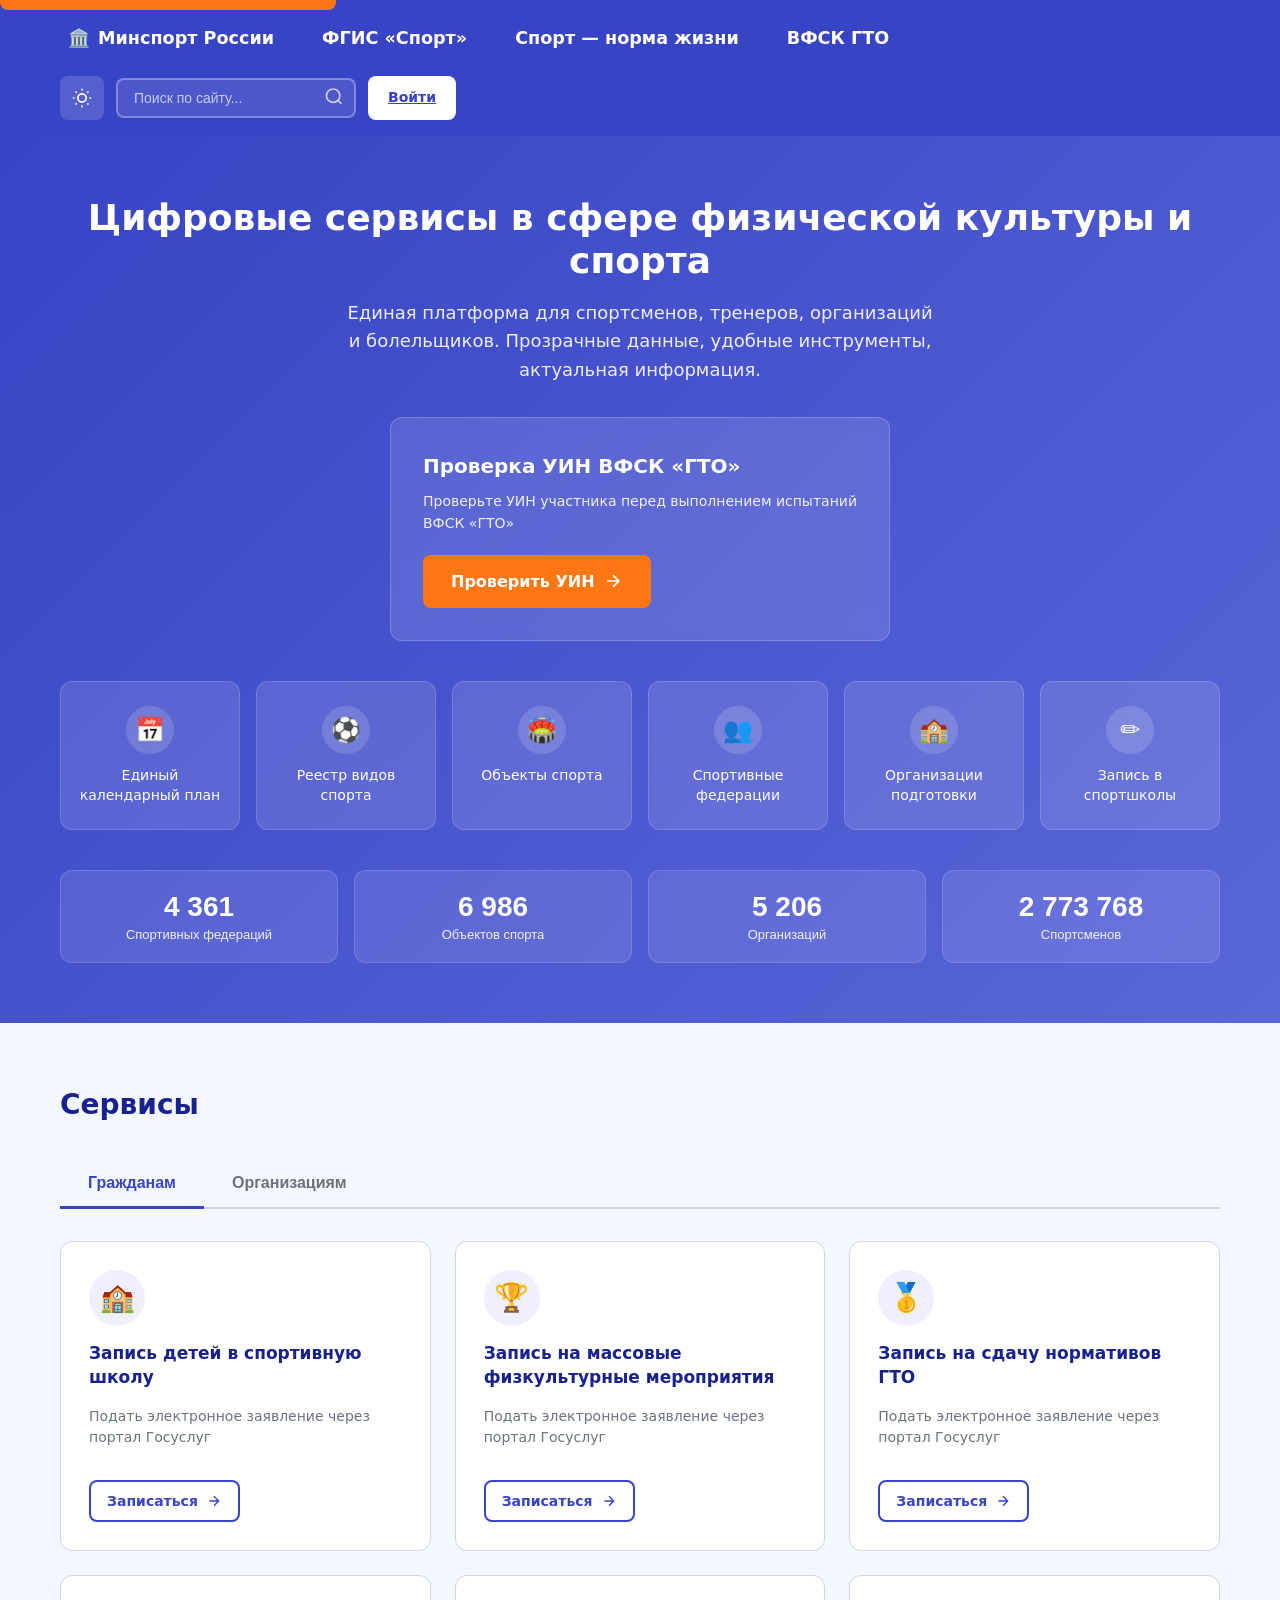
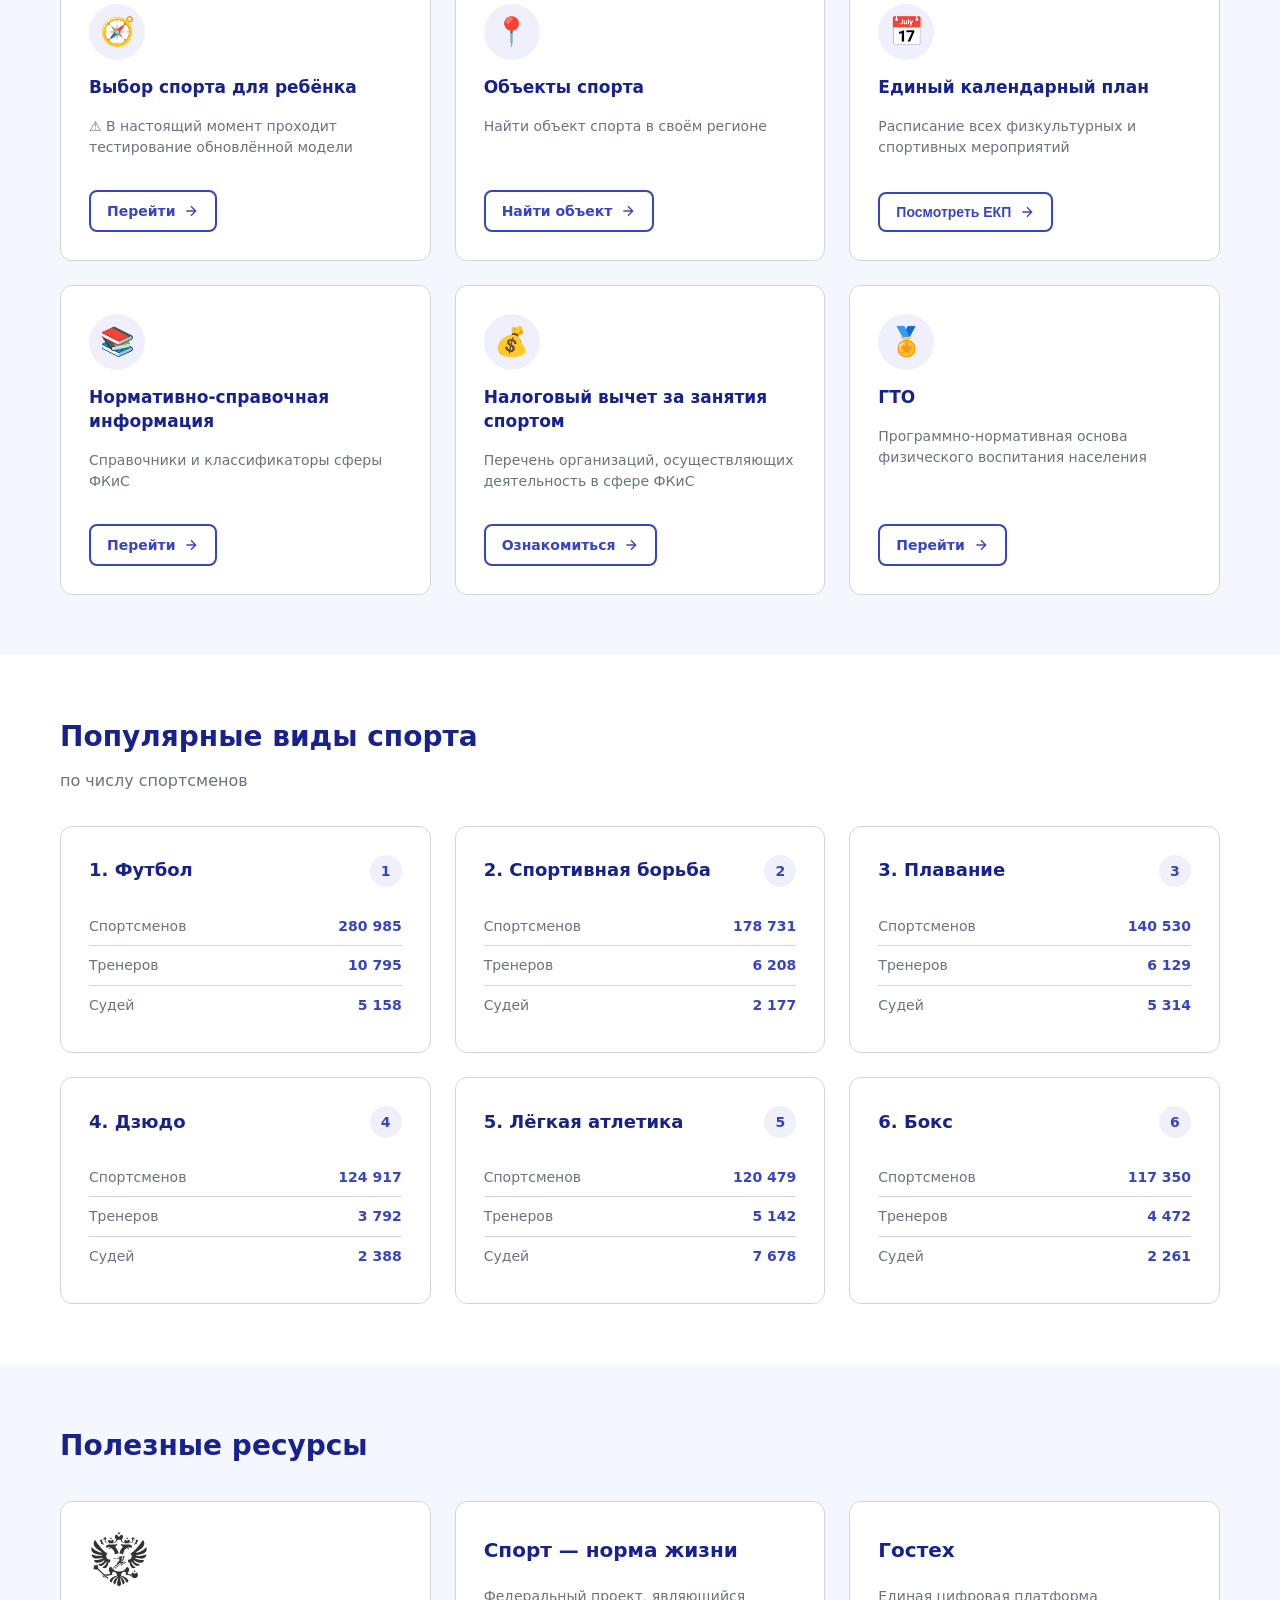
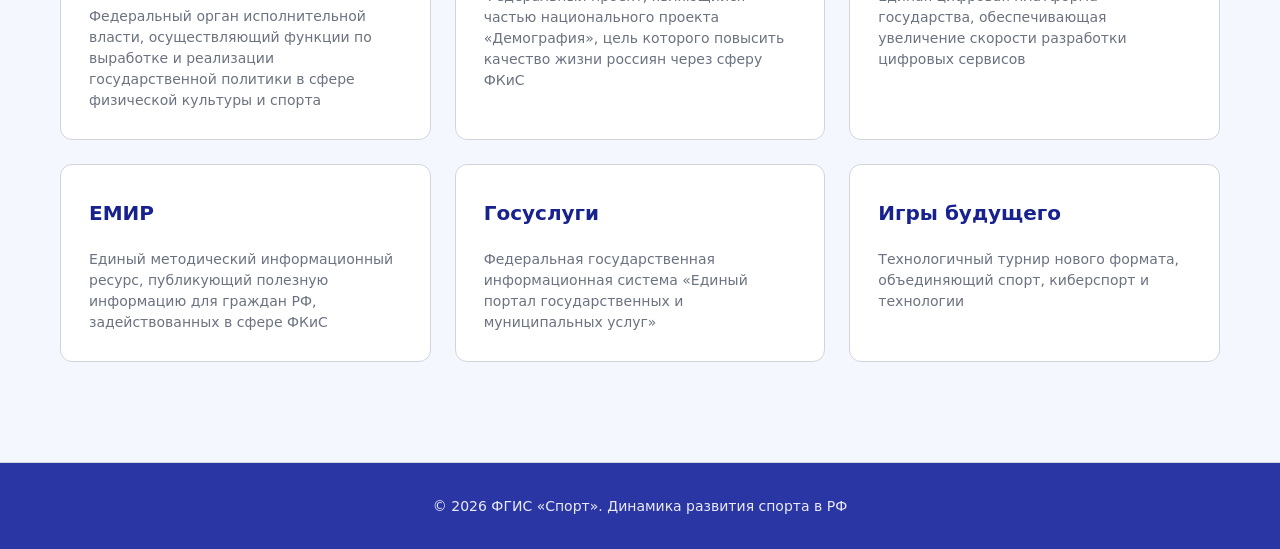
==== commit eef9d478: "te" ====
--- a/root/index.html
+++ b/root/index.html
@@ -2617,7 +2617,7 @@
           <div class="resources-grid">
             <a href="https://minsport.gov.ru" target="_blank" rel="noopener" class="resource-card"
               aria-label="Министерство спорта России — официальный сайт — откроется в новой вкладке">
-              <svg width="60" height="60" viewBox="0 0 60 60" fill="none" xmlns="http://www.w3.org/2000/svg">
+              <svg width="60" height="60" viewBox="0 0 60 60" fill="none" xmlns="http://www.w3.org/2000/svg" role="img" aria-labelledby="svg-title svg-desc" focusable="false">
                 <title id="svg-title">Логотип Министерства спорта</title>
                 <desc id="svg-desc">Герб РФ с надписью Минспорт</desc>
                 <path
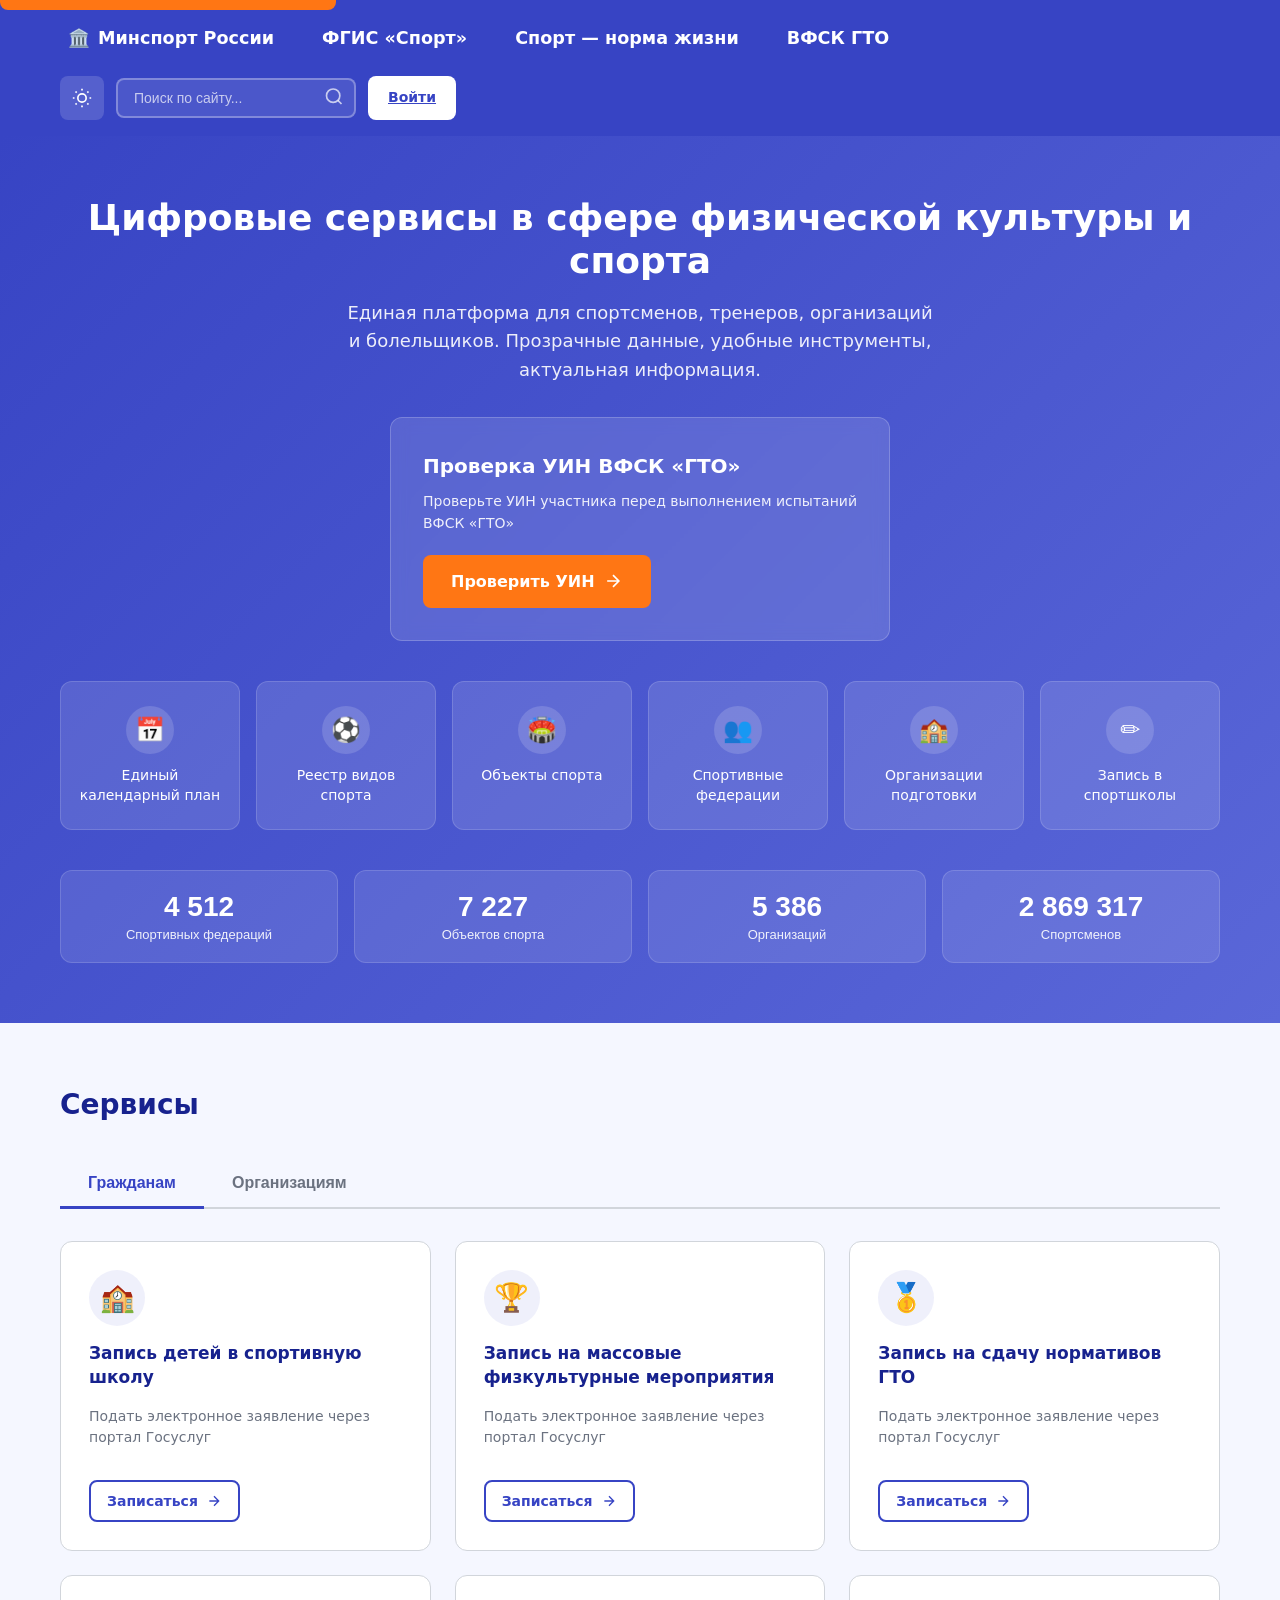
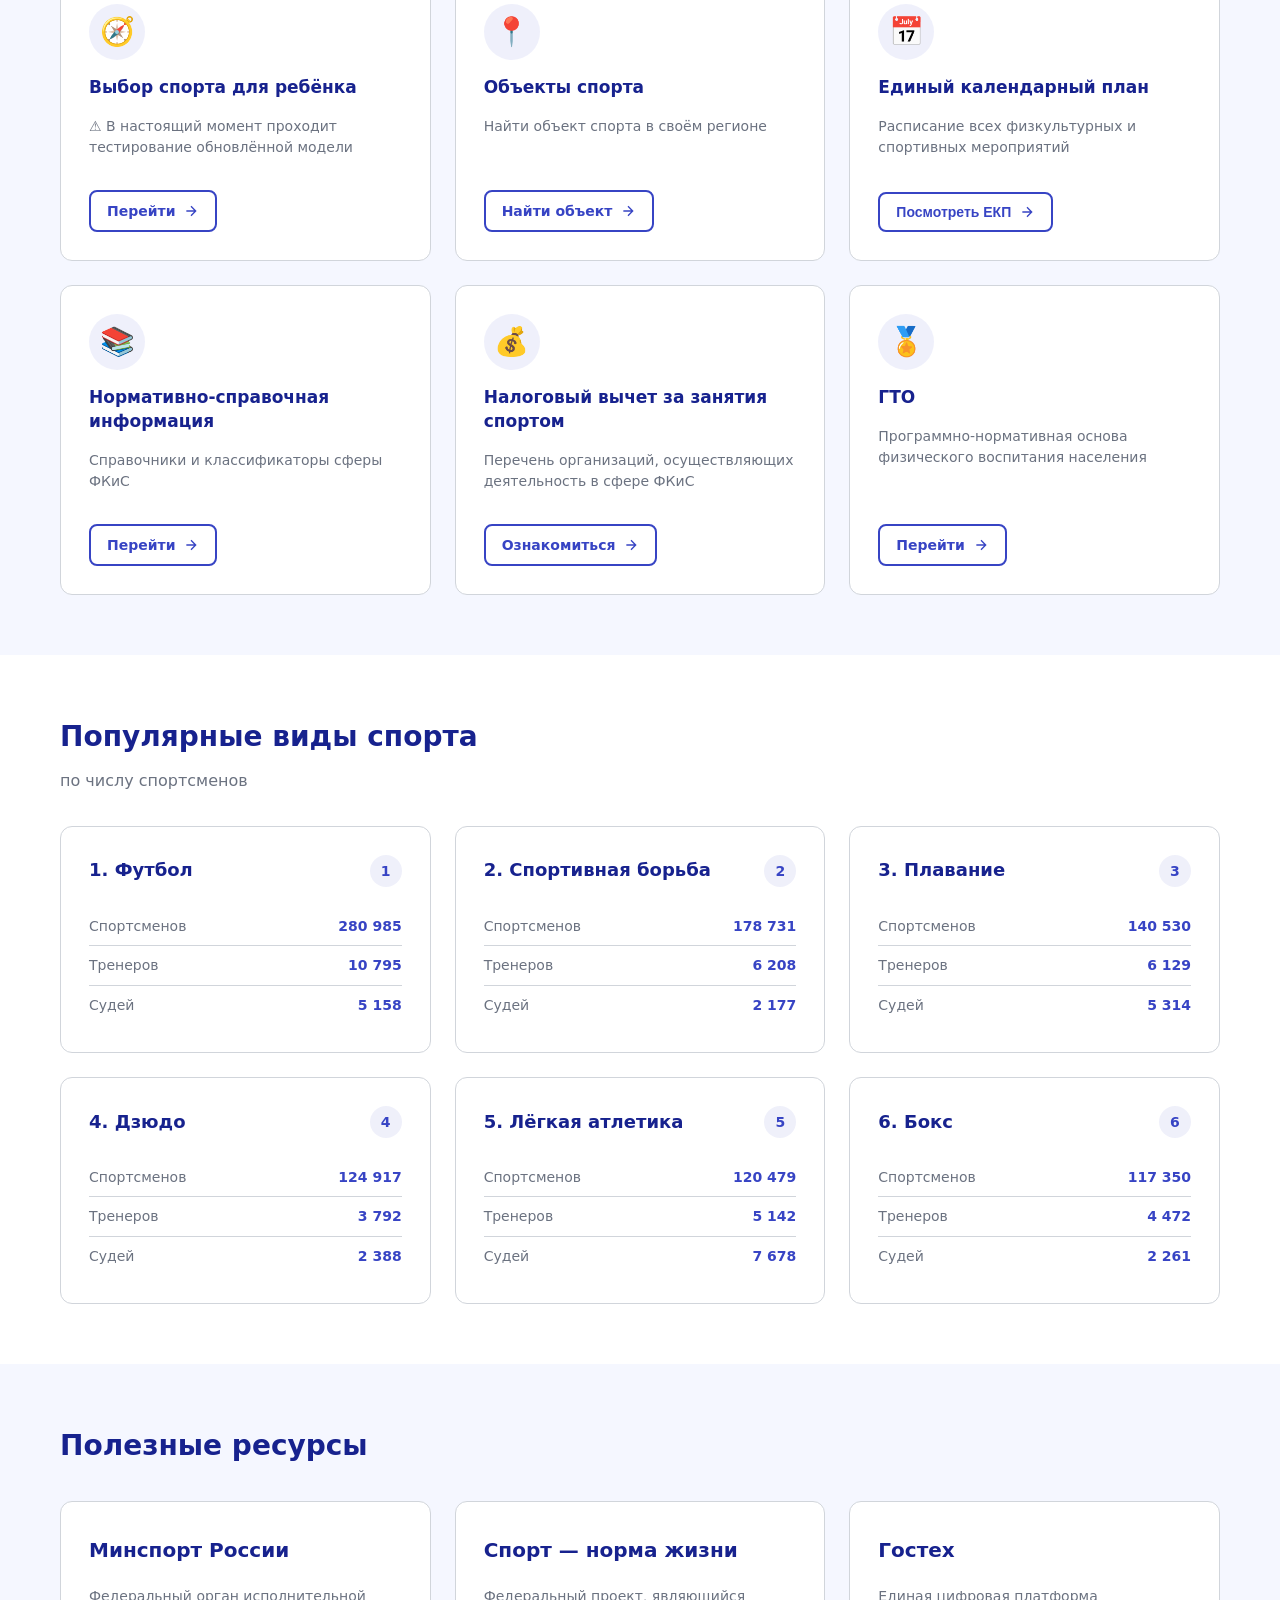
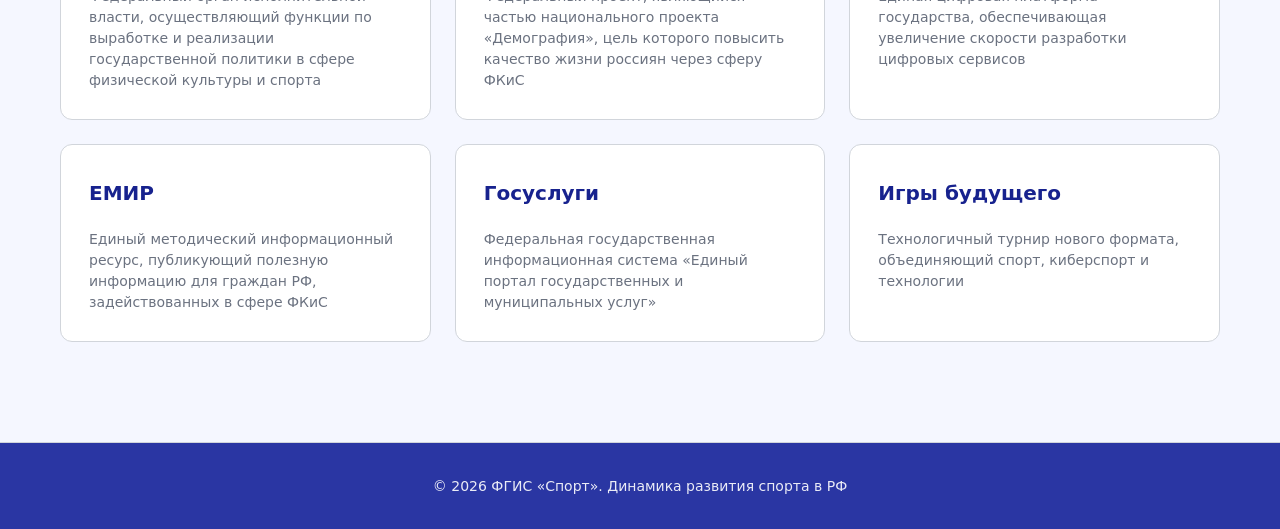
==== commit f3b04b32: "виды спорта" ====
--- a/root/index.html
+++ b/root/index.html
@@ -2616,75 +2616,8 @@
 
           <div class="resources-grid">
             <a href="https://minsport.gov.ru" target="_blank" rel="noopener" class="resource-card"
-              aria-label="Министерство спорта России — официальный сайт — откроется в новой вкладке">
-              <svg width="60" height="60" viewBox="0 0 60 60" fill="none" xmlns="http://www.w3.org/2000/svg" role="img" aria-labelledby="svg-title svg-desc" focusable="false">
-                <title id="svg-title">Логотип Министерства спорта</title>
-                <desc id="svg-desc">Герб РФ с надписью Минспорт</desc>
-                <path
-                  d="M21.3265 9.29292L22.5858 9.28842C22.4656 9.06251 22.3453 8.8366 22.2251 8.61069C22.4302 8.66745 22.6353 8.72421 22.841 8.78097C22.841 8.54551 22.8404 8.31004 22.8398 8.07458C22.6218 8.12684 22.4043 8.17911 22.1863 8.23081C22.243 7.99029 22.2998 7.7492 22.3566 7.50868C22.107 7.50812 21.8575 7.50756 21.608 7.507C21.6625 7.7492 21.717 7.99141 21.7715 8.23362C21.5434 8.1836 21.3152 8.13303 21.0871 8.08301C21.0871 8.32241 21.0871 8.5618 21.0871 8.8012L21.7316 8.6579L21.3259 9.29292H21.3265Z"
-                  fill="#333333" />
-                <path
-                  d="M37.4784 9.29292L38.7378 9.28842C38.6175 9.06251 38.4973 8.8366 38.377 8.61069C38.5821 8.66745 38.7872 8.72421 38.9929 8.78097C38.9929 8.54551 38.9924 8.31004 38.9918 8.07458C38.7738 8.12684 38.5563 8.17911 38.3382 8.23081C38.395 7.99029 38.4518 7.7492 38.5085 7.50868C38.259 7.50812 38.0095 7.50756 37.76 7.507C37.8145 7.7492 37.869 7.99141 37.9235 8.23362C37.6953 8.1836 37.4672 8.13303 37.239 8.08301C37.239 8.32241 37.239 8.5618 37.239 8.8012L37.8836 8.6579L37.4779 9.29292H37.4784Z"
-                  fill="#333333" />
-                <path
-                  d="M20.1104 13.1969H23.7013C26.714 13.1969 28.0627 11.3587 28.4657 9.76553H31.5312C31.9341 11.3587 33.3002 13.1969 36.2955 13.1969H39.869C39.869 13.1969 40.4995 12.3567 40.6575 11.9364C41.2177 10.4309 40.4995 9.73069 39.4487 9.73069L38.0825 10.9563L36.7164 9.73069C35.6655 9.73069 34.9473 10.4309 35.5076 11.9364C35.5779 12.1291 35.7526 12.409 35.9105 12.654C34.6495 12.4793 33.0204 11.6211 32.6703 9.76553C32.6703 9.76553 33.6161 8.27745 33.8436 7.68233C34.6843 5.52889 33.6161 4.63593 32.0218 4.63593L29.9903 7.01697L27.9582 4.63593C26.3819 4.63593 25.2956 5.51147 26.1363 7.68233C26.3639 8.27745 27.3097 9.76553 27.3097 9.76553C26.9596 11.6211 25.3305 12.4793 24.0694 12.654C24.2273 12.409 24.4021 12.1286 24.4723 11.9364C25.0332 10.4309 24.3144 9.73069 23.2636 9.73069L21.8974 10.9563L20.5313 9.73069C19.4804 9.73069 18.7622 10.4309 19.3225 11.9364C19.4978 12.3567 20.1109 13.1969 20.1109 13.1969H20.1104Z"
-                  fill="#333333" />
-                <path
-                  d="M29.0962 4.34652L30.8394 4.34033C30.6731 4.02788 30.5067 3.71487 30.3404 3.40242C30.6247 3.48109 30.9085 3.55977 31.1923 3.63844C31.1923 3.3125 31.1912 2.98656 31.1906 2.66062C30.8888 2.73256 30.5876 2.80505 30.2859 2.87698C30.3645 2.54374 30.4432 2.21049 30.5219 1.87725C30.1768 1.87669 29.8312 1.87556 29.4862 1.875C29.5615 2.21049 29.6374 2.54598 29.7127 2.88091C29.3968 2.81123 29.081 2.74211 28.7652 2.67243C28.7652 3.00398 28.7652 3.33498 28.7652 3.66654L29.6576 3.46817L29.0962 4.34708V4.34652Z"
-                  fill="#333333" />
-                <path
-                  d="M14.1266 46.8669C14.6672 47.4744 15.5394 47.7037 16.3368 47.466L13.7557 45.0799C13.5416 45.6947 13.6793 46.3645 14.1272 46.8669H14.1266Z"
-                  fill="#333333" />
-                <path
-                  d="M11.9479 14.4574C12.4559 14.0724 14.3126 13.0041 13.8574 15.0525C14.0502 15.0525 14.6981 14.6147 14.6981 14.037C14.6981 12.7765 12.9465 12.1988 12.9465 10.9732C12.9465 9.15243 15.8721 9.15243 15.7844 9.45027C15.2764 11.0609 16.2396 13.0918 19.0073 13.2317C19.0247 13.1969 19.0073 12.8468 19.0073 12.8468C16.6948 12.8468 15.6265 10.3606 17.4484 8.67982C16.4672 5.61599 14.9785 8.67982 13.7175 9.46769C13.0167 9.90546 11.0549 9.64246 10.8976 10.518C10.6874 11.7262 12.947 11.7082 11.9484 14.4574H11.9479Z"
-                  fill="#333333" />
-                <path
-                  d="M13.4719 27.7804C13.577 28.008 13.6821 28.2182 13.7872 28.4283C10.5115 30.3019 5.92249 30.0912 5.23914 30.0563C5.18632 30.0563 5.15148 30.0912 5.15148 30.144C5.2043 32.4025 7.41113 33.0151 9.37295 32.7526C11.0369 32.525 13.3663 31.4219 15.0128 30.1789C15.1707 30.3536 15.3455 30.529 15.5382 30.7037C13.9619 33.2775 10.2659 34.3278 9.05712 34.4155C9.0043 34.4155 8.96946 34.4857 8.98688 34.5206C9.77475 35.8862 11.5618 36.3239 13.5062 35.3961C14.6621 34.8358 16.0985 33.4 17.0971 31.7546C17.3247 31.8597 17.5523 31.9648 17.7979 32.0345C17.1848 35.0983 14.1199 36.9713 13.5764 37.2866C13.5416 37.304 13.5236 37.3563 13.559 37.4091C14.47 38.4245 16.5717 38.442 17.8681 36.9713C18.6566 36.0609 19.2697 34.3801 19.6024 32.3317C19.9525 32.3317 20.4779 32.3846 21.0387 32.5593V32.5065C21.0387 31.5259 21.1967 30.5632 21.4939 29.6703C21.0208 29.6877 20.5656 29.6529 20.1981 29.5826C18.5167 29.2848 17.2376 27.9192 17.2376 26.2738C17.2376 25.3285 17.658 24.4704 18.3413 23.8579C18.4813 23.7354 18.4638 23.5078 18.3065 23.4027C18.2188 23.3499 18.1486 23.2976 18.0789 23.2628C12.176 19.5336 6.79859 10.885 6.22033 9.93974C6.18549 9.88748 6.13267 9.88748 6.09782 9.92232C4.29392 11.5155 4.10117 14.6142 6.01016 17.0654C7.2712 18.676 9.91637 20.4445 12.6312 21.9674C12.5964 22.2473 12.561 22.5451 12.561 22.825C6.97336 21.6348 3.43468 17.8005 2.85698 17.1525C2.82214 17.0997 2.75189 17.1177 2.71705 17.17C1.6836 19.1835 2.57712 21.8792 4.6266 22.9998C6.41309 23.9978 9.2156 24.5755 12.684 24.9779C12.7194 25.2229 12.7717 25.4679 12.824 25.7135C7.63929 26.4137 3.59315 24.5233 2.89238 24.1726C2.83956 24.1552 2.76988 24.1726 2.76988 24.2249C2.50688 26.3783 3.87357 28.094 6.20291 28.4795C8.53225 28.9347 13.4719 27.7793 13.4719 27.7793V27.7804Z"
-                  fill="#333333" />
-                <path
-                  d="M5.21273 39.2456C5.78818 39.517 6.37375 39.562 6.96325 39.2754C7.06553 39.5103 7.2521 39.6328 7.48587 39.703C7.78034 39.7918 8.0484 39.7305 8.30634 39.5828C8.40581 39.526 8.48786 39.4923 8.60137 39.5996C10.3356 41.2422 12.0743 42.8792 13.8164 44.5134C13.8198 44.5168 13.8226 44.5196 13.8259 44.523L16.8718 47.3384C16.8976 47.3525 16.9235 47.3716 16.9516 47.398C17.3714 47.7958 17.7996 48.1842 18.2205 48.5815C18.4228 48.7725 18.66 48.8124 18.9095 48.7332C19.3579 48.5905 19.4759 48.0746 19.1348 47.7481C18.7487 47.3783 18.3542 47.0153 17.939 46.6315L14.8723 43.8132C14.851 43.7997 14.8296 43.784 14.8066 43.7626C13.7119 42.723 12.6104 41.6896 11.5095 40.6572C10.7706 39.9643 10.0288 39.2748 9.29034 38.5858C9.54435 37.9739 9.41566 37.5333 8.9082 37.2618C9.35553 36.0098 8.51258 34.7701 7.23636 34.5863C7.25997 34.9415 7.28357 35.2944 7.30886 35.6771C7.19422 35.6299 7.11947 35.599 7.04417 35.5681C6.58673 35.3826 6.11862 35.2641 5.61903 35.3219C5.11551 35.3804 4.81823 35.6827 4.7699 36.1834C4.71989 36.6993 4.89916 37.1562 5.1245 37.6018C5.15878 37.6704 5.19194 37.7389 5.23633 37.8294H4.10623C4.27425 38.4762 4.66875 38.9893 5.21386 39.2467L5.21273 39.2456Z"
-                  fill="#333333" />
-                <path
-                  d="M39.2728 17.9061C38.9575 17.941 37.8712 18.4141 37.3986 18.9918C38.1168 18.7643 39.3604 18.7468 40.2186 19.5173C40.2186 18.712 39.5178 17.9944 39.2728 17.9067V17.9061Z"
-                  fill="#333333" />
-                <path
-                  d="M32.214 26.2569C31.7234 26.3968 30.1993 26.8346 29.3064 26.852C29.0962 27.4471 30.8304 28.0777 30.7427 28.1299C30.6551 28.1822 28.6933 28.4626 28.3954 28.4098C28.0976 28.357 25.6806 28.4975 25.0152 28.357C24.7876 28.3041 24.0868 28.6548 24.3493 28.7773C24.4021 28.7947 24.8399 28.6897 25.0152 28.7773C25.2602 28.8824 25.2254 29.0572 25.3653 29.0398C25.5232 29.0398 25.5052 29.0049 25.5755 28.9172C25.6457 28.8296 25.7508 28.7773 25.7857 28.7425C25.8031 28.7251 25.8205 28.7251 25.8385 28.7251L30.4275 29.2151C30.4275 29.2151 30.6202 30.9133 29.4817 31.491C28.7635 31.876 27.9751 33.767 27.6952 34.397C27.6424 34.5195 27.5373 34.6245 27.3974 34.6768C27.2395 34.7296 27.0473 34.7993 26.9068 34.9044C26.6443 35.0797 25.3479 36.4627 25.208 36.7252C25.0506 36.9882 24.6651 36.9353 24.56 37.0927C24.315 37.4254 24.7179 37.7755 24.4375 38.0379C24.2976 38.1958 24.56 38.8432 24.6825 38.8432C24.8753 38.8432 24.9101 38.7909 25.068 38.3178C25.2254 37.8452 25.2608 37.3546 25.3833 37.1624C25.5058 36.9696 28.0981 35.4467 28.4662 35.0966C28.7641 34.8167 29.8852 33.6782 30.3055 33.241C30.4106 33.1359 30.5505 33.0662 30.7085 33.0662L32.2848 33.0134C32.2848 33.0134 31.6368 33.6259 31.2339 33.9238C30.9186 33.8187 30.7085 33.8361 30.6208 33.9064C30.4106 34.0289 30.6556 34.5015 30.3758 34.7993C30.2004 35.0269 30.1308 35.4821 30.183 35.5169C30.2533 35.5698 30.428 35.4473 30.4634 35.4293C30.7613 35.1668 31.462 34.4138 32.355 33.871C34.2117 32.7678 34.5444 32.4526 34.5618 32.2429C34.5793 31.9805 34.4219 31.7878 34.2117 31.7355C33.8791 31.6478 31.5492 31.5956 31.6194 31.5079C31.8296 31.35 32.6354 30.3699 32.7754 29.8973C32.8979 29.4595 32.5652 28.7419 32.5124 28.5317C32.4601 28.3216 32.6349 28.0243 32.6349 28.0243L33.3356 28.0591C33.3356 28.0591 33.511 27.4112 33.4233 27.3061C33.3182 27.1836 33.3008 26.8161 33.3008 26.8161V26.7812C33.1957 26.1861 32.7051 26.1159 32.2151 26.2558L32.214 26.2569Z"
-                  fill="#333333" />
-                <path
-                  d="M26.206 38.4774C26.2762 38.7572 26.4864 38.9326 26.6089 38.8972C26.7843 38.8443 26.8888 38.4245 26.9416 38.1093C26.9765 37.8643 27.1692 37.4265 27.1692 37.4265L29.2535 36.166L29.7087 34.6954C29.7087 34.6954 27.1164 37.0061 26.7309 37.0764C26.2757 37.1466 26.3808 37.4793 26.3634 37.6889C26.3634 38.0216 26.0829 37.9165 26.2054 38.4768L26.206 38.4774Z"
-                  fill="#333333" />
-                <path
-                  d="M41.1121 17.2582C42.0933 17.4161 42.4085 18.0809 42.4782 18.2737C42.8109 17.9938 43.1262 17.0132 43.0037 16.3652C42.4254 13.3362 35.3491 15.3498 31.7936 14.0544C31.7234 14.93 32.8973 16.3478 34.0004 16.8732C32.4938 18.1686 31.1103 20.5322 30.4269 23.4561C31.8284 23.5089 33.1418 23.859 34.2983 24.4716C33.9482 21.0402 37.2935 16.6979 41.1121 17.2582Z"
-                  fill="#333333" />
-                <path
-                  d="M32.3713 35.9564C32.459 35.8339 33.0192 34.9758 33.2643 34.7662C33.5093 34.556 33.5273 34.4863 34.8057 33.8384C36.2247 33.1207 36.7327 32.543 36.7501 32.2975C36.785 31.9648 36.5051 31.7198 36.1544 31.6495C35.8043 31.5793 35.0159 31.5444 35.0159 31.5444C35.121 31.5444 35.4891 31.9294 35.5065 32.1749C35.5239 32.42 35.4363 32.5779 35.1738 32.8055C34.9108 33.0331 33.8779 33.663 33.2294 34.066C32.5815 34.4863 32.5815 34.3986 32.4236 34.4161C32.2657 34.4335 32.2308 34.6959 32.2657 34.9763C32.3185 35.2562 32.1077 35.4489 32.0729 35.6591C32.0201 35.8693 32.2831 36.0795 32.3707 35.957L32.3713 35.9564Z"
-                  fill="#333333" />
-                <path
-                  d="M34.0353 28.5857L33.4222 28.5508C33.4222 28.5508 33.5975 29.4961 33.5098 29.9692C33.4396 30.3193 32.7394 31.1949 32.7394 31.1949L33.7728 31.2825C33.7728 31.2825 34.5613 30.2845 34.6838 30.0221C34.8237 29.7596 34.6141 28.5862 34.631 28.4289C34.6484 28.271 34.876 27.9911 34.876 27.9911L35.4717 28.026C35.4717 28.026 35.6296 27.3258 35.4717 27.1684C35.2789 26.9931 35.4891 26.6784 35.2615 26.3109C35.0339 25.9433 33.8251 26.1709 33.8251 26.1709C33.8779 26.1709 34.3505 27.0813 34.3331 27.5365C34.3157 27.904 34.0353 28.5868 34.0353 28.5868V28.5857Z"
-                  fill="#333333" />
-                <path
-                  d="M22.6151 18.9918C22.1419 18.4141 21.0562 17.959 20.7409 17.8887C20.4959 17.9764 19.7951 18.694 19.7951 19.5167C20.6712 18.7637 21.9148 18.7811 22.6151 18.9913V18.9918Z"
-                  fill="#333333" />
-                <path
-                  d="M28.2903 14.0544C24.7168 15.3498 17.6406 13.3368 17.0803 16.3652C16.9578 17.0132 17.273 17.9758 17.6057 18.2737C17.6585 18.0635 17.9738 17.3981 18.9718 17.2582C22.7904 16.6805 26.1532 21.1099 25.7682 24.5761C26.9242 23.9456 28.2555 23.5432 29.657 23.4729C28.9737 20.5316 27.5901 18.1854 26.0835 16.8727C27.2046 16.3472 28.3606 14.9294 28.2903 14.0539V14.0544Z"
-                  fill="#333333" />
-                <path
-                  d="M44.2124 9.41486C44.1248 9.13501 47.0504 9.11702 47.0504 10.9378C47.0504 12.1634 45.2987 12.7411 45.2987 14.0016C45.2987 14.5967 45.9292 15.0171 46.1394 15.0171C45.6837 12.9861 47.5584 14.0539 48.049 14.422C47.0504 11.6908 49.2926 11.7082 49.0824 10.4478C48.9245 9.57221 46.9632 9.83521 46.2625 9.39744C45.0014 8.60957 43.5122 5.54575 42.5316 8.60957C44.3535 10.2904 43.3026 12.7765 40.9727 12.7765C40.9727 12.7765 40.9553 13.1441 40.9727 13.1615C43.7578 13.0564 44.721 11.0429 44.213 9.41486H44.2124Z"
-                  fill="#333333" />
-                <path
-                  d="M44.7154 41.4704L45.36 41.3271L44.9542 41.9621L46.2136 41.9576C46.0933 41.7317 45.9731 41.5058 45.8528 41.2799C46.0579 41.3366 46.263 41.3934 46.4687 41.4502C46.4687 41.2147 46.4682 40.9792 46.4676 40.7438C46.2496 40.796 46.0321 40.8483 45.814 40.9C45.8708 40.6595 45.9276 40.4184 45.9843 40.1779C45.7348 40.1773 45.4853 40.1767 45.2358 40.1762C45.2903 40.4184 45.3448 40.6606 45.3993 40.9028C45.1711 40.8528 44.943 40.8022 44.7148 40.7522C44.7148 40.9916 44.7148 41.231 44.7148 41.4704H44.7154Z"
-                  fill="#333333" />
-                <path
-                  d="M43.56 42.5926C43.0025 42.9854 42.5912 43.4918 42.3748 44.138C42.3653 44.1667 42.3546 44.1925 42.3433 44.2156C42.3276 44.2695 42.3119 44.3235 42.299 44.3808C42.2433 44.6275 42.0989 45.4137 42.4507 46.2347C42.5265 46.4117 42.617 46.5696 42.7103 46.7101C42.7457 46.7472 42.78 46.7854 42.8115 46.8253C44.0337 48.3674 46.1861 48.6832 47.75 47.4952C48.4918 46.9321 48.9582 46.1886 48.9627 45.2372C48.9683 44.1032 48.4525 43.2254 47.5286 42.5763C47.3982 42.4847 47.315 42.496 47.197 42.5904C46.6587 43.0231 46.1136 43.4468 45.5634 43.8801C45.4982 43.8323 45.4364 43.7907 45.378 43.7447C44.8935 43.3642 44.4046 42.9888 43.9292 42.5977C43.7898 42.483 43.6966 42.4954 43.56 42.5921V42.5926Z"
-                  fill="#333333" />
-                <path
-                  d="M39.8752 40.9686C40.1494 40.0717 40.2292 39.1714 39.8561 38.2829C39.5251 37.4945 38.9283 36.9769 38.1472 36.6662C36.3438 39.8137 33.6751 41.5817 30.0425 41.5676C26.4016 41.5541 23.7401 39.7654 21.966 36.5948C21.9205 36.6105 21.8643 36.6268 21.8098 36.6482C20.3273 37.2349 19.5793 38.683 19.9002 40.3071C20.102 41.3265 20.5482 42.2335 21.1107 43.0928C21.4467 43.6058 21.4473 43.6418 20.864 43.8492C19.7659 44.2403 18.6302 44.4258 17.4635 44.3892C17.3354 44.3853 17.1882 44.3263 17.087 44.2459C16.6099 43.8672 16.0895 43.7132 15.5264 43.7643L18.1143 46.142C18.3301 46.0296 18.5408 45.9217 18.7566 45.8307C20.0778 45.2715 21.4664 45.0287 22.8949 44.9855C23.2591 44.9742 23.3889 44.7607 23.2731 44.4066C23.2057 44.2004 23.1405 43.9919 23.1 43.7795C22.9213 42.8382 23.4878 41.9846 24.4263 41.7991C25.0967 41.6665 25.6901 41.893 26.2223 42.2779C27.2895 43.0489 27.8509 44.1689 28.3274 45.3648C28.2448 45.3895 28.1813 45.4098 28.1172 45.4272C26.0211 46.0032 24.0621 46.863 22.3526 48.2302C21.6844 48.7647 21.1056 49.38 20.7561 50.1803C20.6336 50.4607 20.5965 50.7484 20.7016 51.0344C21.0157 51.8903 21.6704 52.3579 22.5195 52.5928C22.6505 52.6287 22.696 52.568 22.7314 52.4394C22.8303 52.0791 22.9208 51.7116 23.0702 51.3711C23.9649 49.3289 25.5097 47.9066 27.4434 46.8748C27.8402 46.6629 28.274 46.5202 28.7022 46.3404C28.7725 46.5213 28.8197 46.6433 28.845 46.7096C28.2381 47.126 27.6345 47.4828 27.0962 47.92C25.7699 48.9968 24.8118 50.3354 24.3757 52.01C24.3262 52.2011 24.3083 52.4135 24.3341 52.6079C24.4538 53.5127 25.5097 54.2416 26.2796 54.445C26.4111 54.4798 26.446 54.4135 26.4623 54.2933C26.5482 53.6779 26.6027 53.0547 26.7416 52.4506C27.1259 50.7782 27.7919 49.2328 28.9282 47.9189C28.9933 47.8436 29.0462 47.7576 29.1046 47.6762C29.1439 47.6975 29.1833 47.7194 29.2232 47.7408C29.1889 48.0397 29.2024 48.3533 29.113 48.6343C28.5938 50.2584 28.165 51.8993 28.0161 53.6049C27.9627 54.2174 28.0077 54.7861 28.4696 55.257C28.8759 55.6706 29.3479 55.9825 29.8689 56.2247C29.9341 56.2551 30.0352 56.259 30.1004 56.2315C30.65 55.996 31.1547 55.6875 31.5683 55.2486C31.8903 54.9075 32.0881 54.5091 32.0442 54.0286C31.9897 53.4318 31.9403 52.8322 31.8459 52.241C31.6408 50.9586 31.2828 49.7133 30.8742 48.482C30.7899 48.2286 30.8338 47.979 30.9096 47.657C31.1996 48.0341 31.4649 48.3415 31.6896 48.6764C32.822 50.3651 33.4081 52.2438 33.5851 54.2573C33.6031 54.4635 33.679 54.4798 33.8386 54.4265C34.4056 54.2371 34.8996 53.9325 35.2907 53.4773C35.6976 53.0047 35.8184 52.4781 35.6346 51.8645C35.0463 49.9032 33.8139 48.4432 32.142 47.3204C31.8391 47.117 31.5126 46.9478 31.1833 46.7545C31.2294 46.6298 31.2749 46.5078 31.3244 46.3746C31.4688 46.4174 31.5919 46.4483 31.7104 46.4898C32.9142 46.9102 33.9493 47.6076 34.8765 48.4663C36.0555 49.5576 36.9609 50.826 37.3065 52.4309C37.3447 52.6085 37.4458 52.622 37.5858 52.5821C38.223 52.4023 38.7428 52.0538 39.1143 51.5003C39.4279 51.0328 39.4689 50.5534 39.207 50.037C38.7811 49.1957 38.1269 48.5624 37.3913 48.006C36.0128 46.9641 34.4691 46.2415 32.836 45.6997C32.4635 45.5761 32.0836 45.4749 31.7026 45.362C31.9751 44.623 32.3033 43.934 32.7692 43.3192C33.2761 42.6499 33.8628 42.0779 34.7012 41.8418C35.6841 41.5654 36.6153 42.0234 36.8709 42.918C37.0165 43.4277 36.9406 43.9267 36.7484 44.4156C36.6197 44.7416 36.7715 44.9619 37.1165 44.9872C37.6026 45.0226 38.0915 45.0434 38.5737 45.1085C39.7246 45.2636 40.8395 45.5598 41.8662 46.1145C41.8696 46.1161 41.873 46.1184 41.8764 46.1201C41.651 45.4564 41.6836 44.8371 41.7853 44.3606C41.202 44.292 40.6164 44.2369 40.0415 44.1257C39.6055 44.0414 39.1817 43.8728 38.7664 43.7064C38.5254 43.6103 38.5265 43.5305 38.6709 43.3209C39.175 42.5887 39.6122 41.8222 39.8741 40.9669L39.8752 40.9686Z"
-                  fill="#333333" />
-                <path
-                  d="M57.1219 24.226C56.4385 24.5761 52.375 26.4671 47.1903 25.7669C47.2431 25.5219 47.2954 25.2768 47.3302 25.0318C50.7807 24.6289 53.6012 24.0338 55.3876 23.0532C57.4197 21.9152 58.3127 19.2189 57.2972 17.2233C57.2624 17.1705 57.1921 17.1705 57.1573 17.2059C56.5964 17.8539 53.0409 21.6876 47.4533 22.8784C47.4359 22.5805 47.4184 22.3007 47.3656 22.0208C50.0805 20.4979 52.7256 18.7294 53.9867 17.1188C55.8962 14.6855 55.7209 11.5689 53.899 9.9757C53.8642 9.94086 53.7939 9.95828 53.7765 9.99313C53.1988 10.9383 47.8208 19.587 41.9179 23.3162C41.8651 23.351 41.778 23.4038 41.7078 23.4561C41.5324 23.5612 41.515 23.7713 41.6729 23.9113C42.3557 24.5238 42.7766 25.3819 42.7766 26.3272C42.7766 27.9726 41.4982 29.3382 39.8162 29.636C39.5009 29.6888 39.1334 29.7237 38.7305 29.7237C39.0283 30.6166 39.1862 31.5618 39.1862 32.5425C39.6588 32.42 40.0972 32.3677 40.4124 32.3677C40.7451 34.3986 41.3582 36.0969 42.1467 37.0073C43.4251 38.4779 45.5269 38.4605 46.4558 37.445C46.4906 37.4102 46.4732 37.3574 46.4384 37.3225C45.8955 37.0247 42.83 35.1517 42.2169 32.0704C42.4619 31.9828 42.6895 31.8951 42.9177 31.7906C43.8989 33.4186 45.3527 34.8718 46.5086 35.4321C48.453 36.3599 50.2395 35.9047 51.0279 34.5565C51.0628 34.5037 51.0279 34.4515 50.9577 34.4515C49.7489 34.3638 46.0534 33.2961 44.4766 30.7397C44.6519 30.5823 44.8272 30.407 45.002 30.2143C46.6486 31.4573 48.9779 32.5605 50.6419 32.7875C52.5863 33.0505 54.8111 32.4374 54.8633 30.1789C54.8633 30.126 54.8285 30.0912 54.7757 30.0912C54.0749 30.126 49.4859 30.3362 46.2282 28.4632C46.3333 28.253 46.4384 28.0254 46.5435 27.8152C46.5435 27.8152 51.4831 28.9706 53.8299 28.5857C56.1598 28.2007 57.5259 26.4851 57.2629 24.3316C57.2281 24.244 57.1578 24.2091 57.123 24.2265L57.1219 24.226Z"
-                  fill="#333333" />
-              </svg>
-
+              aria-label="Министерство спорта России —   официальный сайт — откроется в новой вкладке">
+              <div class="resource-logo">Минспорт России</div>
               <p>Федеральный орган исполнительной власти, осуществляющий функции по выработке и реализации
                 государственной политики в сфере физической культуры и спорта</p>
             </a>
@@ -3516,10 +3449,12 @@
         description: 'Бокс – контактный вид спорта, единоборство, в котором спортсмены наносят друг другу удары кулаками в специальных перчатках. Поединок проходит на ринге и состоит из раундов.'
       }
     };
+    let lastFocusedElement = null;
     function openSportModal(sportId) {
       const modal = document.getElementById('sport-modal');
       const data = sportData[sportId];
       if (data) {
+        lastFocusedElement = document.activeElement;
         document.getElementById('modal-icon').textContent = data.icon;
         document.getElementById('modal-title').textContent = data.title;
         document.getElementById('modal-count').textContent = data.count;
@@ -3530,6 +3465,7 @@
         setTimeout(() => {
           modal.querySelector('.modal-close').focus();
         }, 100);
+        document.addEventListener('keydown', handleModalKeydown);
       }
     }
     function closeSportModal() {
@@ -3537,20 +3473,45 @@
       modal.classList.remove('active');
       document.body.style.overflow = '';
       announce('Модальное окно закрыто');
-    }
-    function closeModalOnOverlay(event) {
-      if (event.target === event.currentTarget) {
-        closeSportModal();
-      }
-    }
-    document.addEventListener('keydown', function (e) {
+      document.removeEventListener('keydown', handleModalKeydown);
+        if (lastFocusedElement) {
+          lastFocusedElement.focus();
+        }
+    }
+    function handleModalKeydown(e) {
+      const modal = document.getElementById('sport-modal');
+      if (!modal.classList.contains('active')) return;
+
+      // Закрытие по Escape
       if (e.key === 'Escape') {
-        const modal = document.getElementById('sport-modal');
-        if (modal.classList.contains('active')) {
+          e.preventDefault();
           closeSportModal();
-        }
-      }
-    });
+          return;
+      }
+
+      // Ловушка фокуса для Tab
+      if (e.key === 'Tab') {
+          const focusableElements = modal.querySelectorAll(
+              'button, [href], input, select, textarea, [tabindex]:not([tabindex="-1"])'
+          );
+          const firstFocusable = focusableElements[0];
+          const lastFocusable = focusableElements[focusableElements.length - 1];
+
+          if (e.shiftKey) {
+              // Shift + Tab
+              if (document.activeElement === firstFocusable) {
+                  e.preventDefault();
+                  lastFocusable.focus();
+              }
+          } else {
+              // Tab
+              if (document.activeElement === lastFocusable) {
+                  e.preventDefault();
+                  firstFocusable.focus();
+              }
+          }
+      }
+    }
     document.querySelectorAll('.sport-card').forEach(card => {
       card.addEventListener('keydown', function (e) {
         if (e.key === 'Enter' || e.key === ' ') {
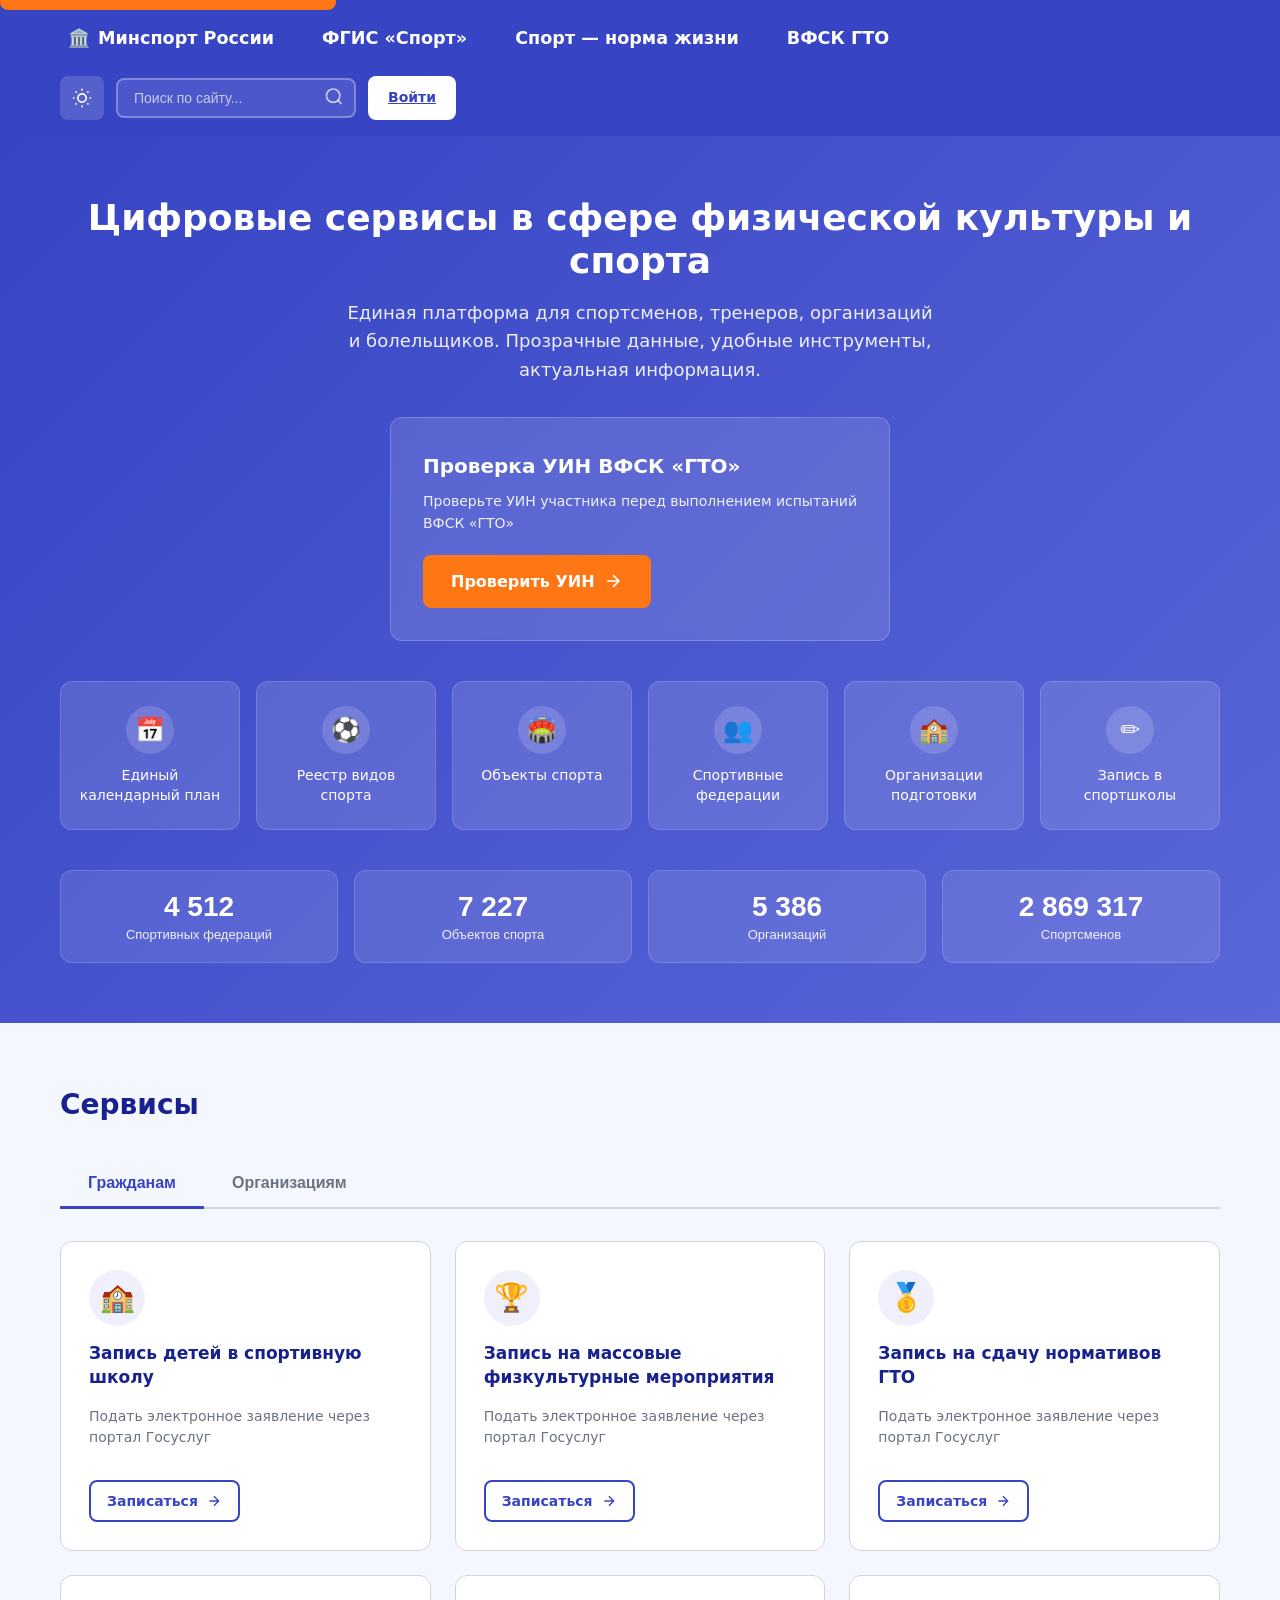
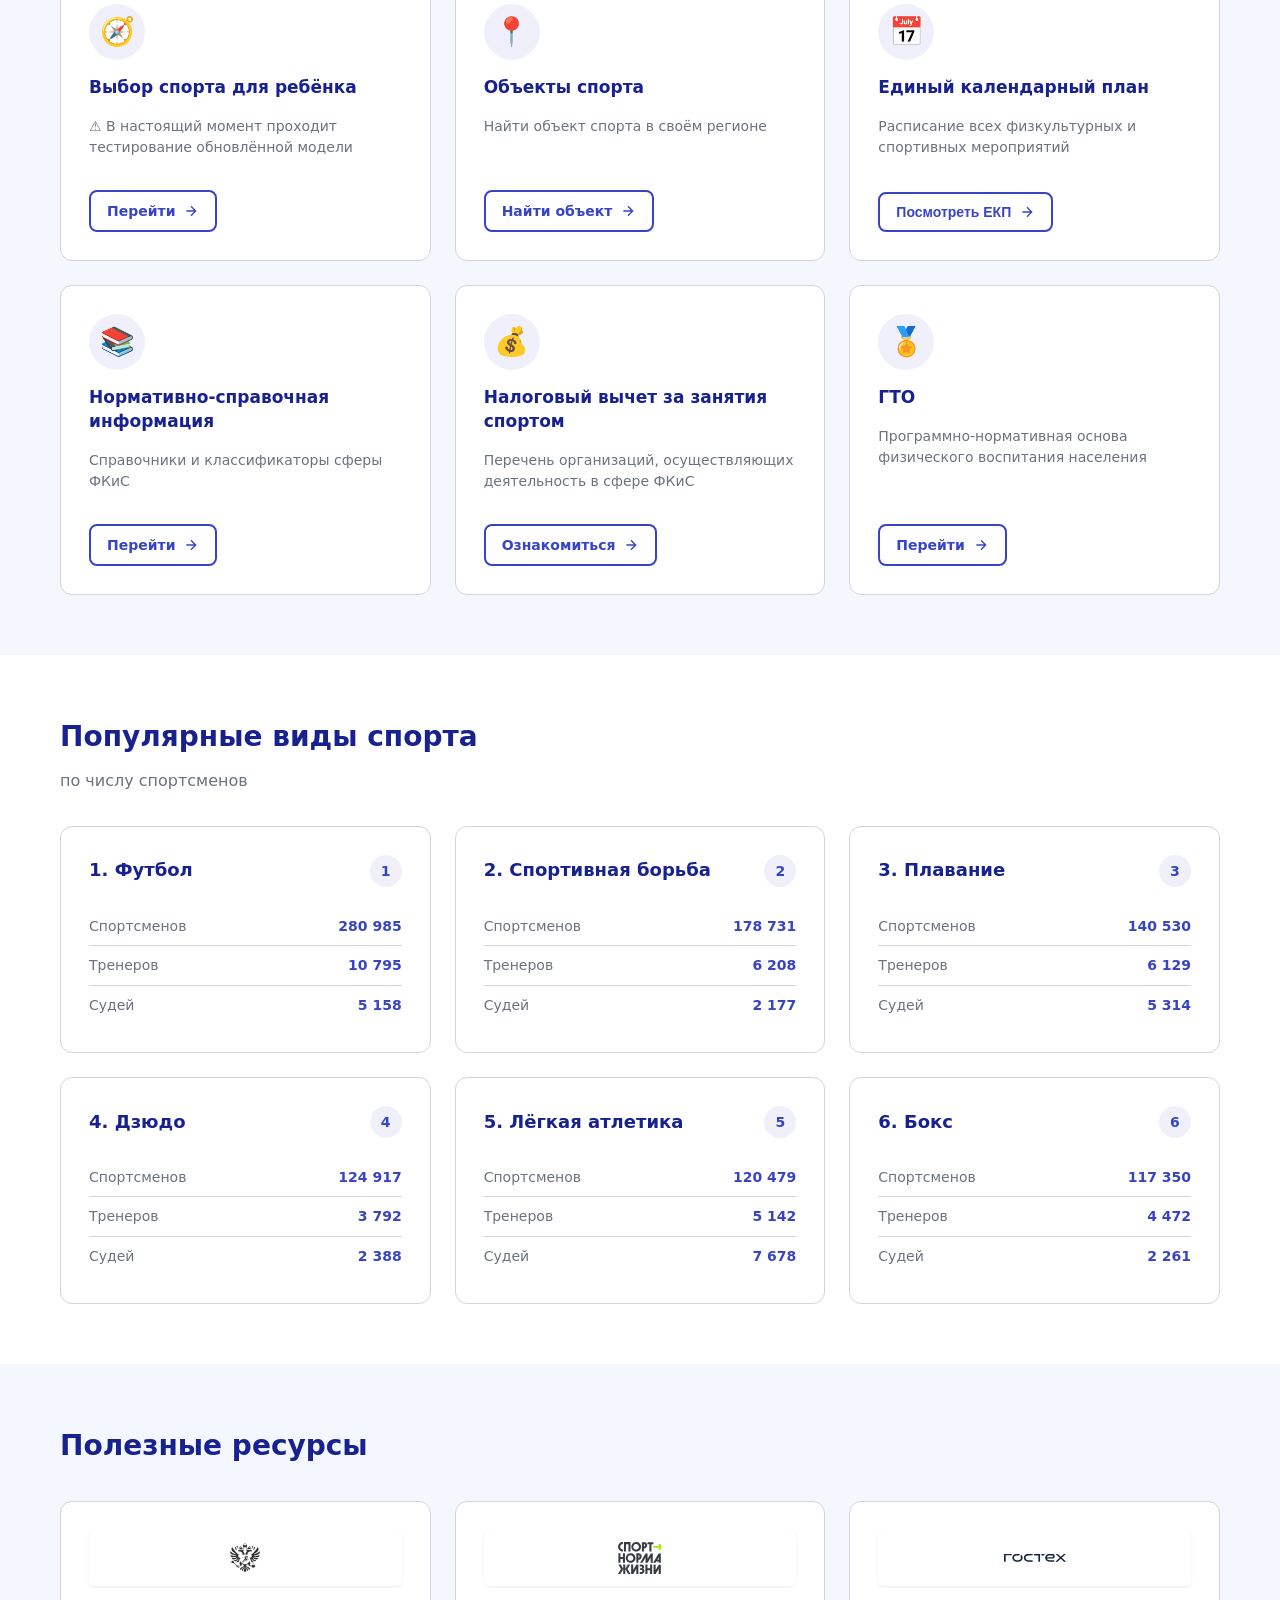
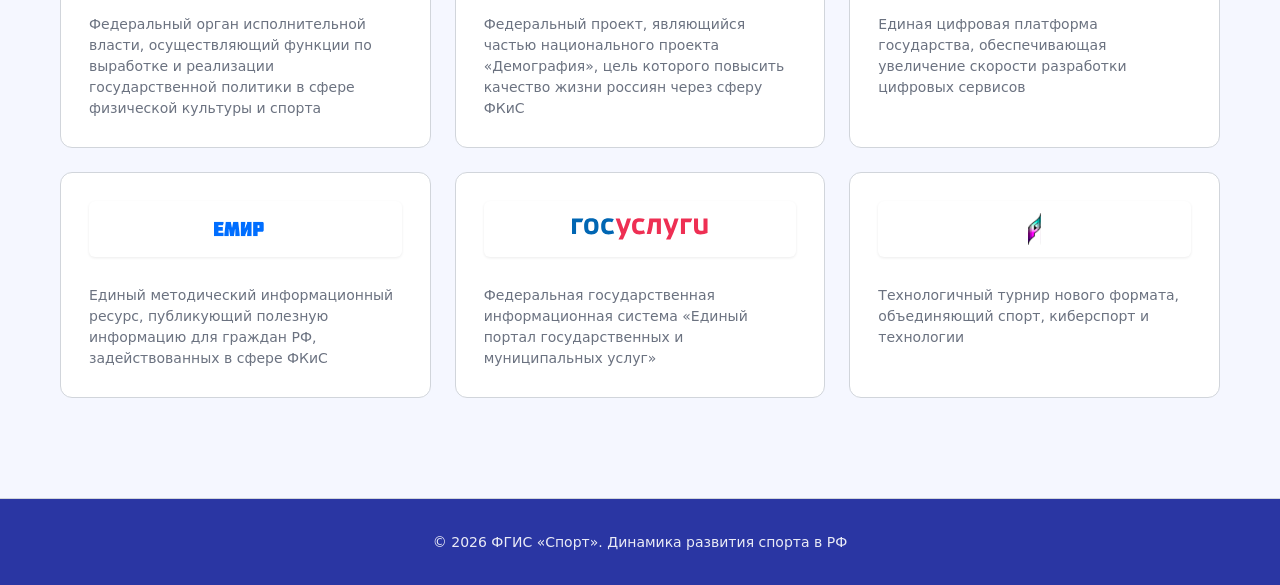
==== commit 80b78a49: "Added logo" ====
--- a/root/index.html
+++ b/root/index.html
@@ -1,3879 +1,3927 @@
-<!DOCTYPE html>
-<html lang="ru">
-
-<head>
-  <meta charset="UTF-8">
-  <meta name="viewport" content="width=device-width, initial-scale=1.0">
-  <title>ФГИС «Спорт» — Цифровые сервисы в сфере физической культуры и спорта</title>
-  <meta name="description"
-    content="Единая платформа для спортсменов, тренеров, организаций и болельщиков. Календарь мероприятий, реестры, запись в спортшколы.">
-
-  <style>
-    :root {
-      --color-primary: #3744C4;
-      --color-primary-dark: #2a36a3;
-      --color-accent: #FF7614;
-      --color-accent-hover: #e66a12;
-      --color-bg: #F5F7FF;
-      --color-surface: #FFFFFF;
-      --color-text-main: #17228E;
-      --color-text-muted: #6B7280;
-      --color-success: #10B981;
-      --color-error: #EF4444;
-      --color-border: #D1D5DB;
-      --radius-sm: 6px;
-      --radius-md: 12px;
-      --radius-btn: 8px;
-      --shadow-card: 0 4px 6px rgba(0, 0, 0, 0.05);
-      --shadow-focus: 0 0 0 3px rgba(55, 68, 196, 0.2);
-      --focus-outline: 2px solid var(--color-primary);
-      --font-stack: Inter, system-ui, -apple-system, 'Segoe UI', Roboto, sans-serif;
-      --transition-fast: 150ms ease;
-    }
-
-    [data-theme="dark"] {
-      --color-primary: #4a5aa8;
-      --color-primary-dark: #2d3a7a;
-      --color-accent: #FF8A3D;
-      --color-accent-hover: #FF7614;
-      --color-bg: #0f172a;
-      --color-surface: #1e293b;
-      --color-text-main: #e2e8f0;
-      --color-text-muted: #94a3b8;
-      --color-success: #34d399;
-      --color-error: #f87171;
-      --color-border: #334155;
-      --shadow-card: 0 4px 6px rgba(0, 0, 0, 0.3);
-      --shadow-focus: 0 0 0 3px rgba(92, 107, 218, 0.4);
-    }
-
-    [data-theme="contrast"] {
-      --color-primary: #000000;
-      --color-primary-dark: #000000;
-      --color-accent: #FFFF00;
-      --color-accent-hover: #CCCCCC;
-      --color-bg: #000000;
-      --color-surface: #000000;
-      --color-text-main: #FFFFFF;
-      --color-text-muted: #FFFFFF;
-      --color-success: #00FF00;
-      --color-error: #FF0000;
-      --color-border: #FFFFFF;
-      --shadow-card: none;
-      --shadow-focus: 0 0 0 3px #FFFF00;
-    }
-
-    [data-theme="contrast"] .hero {
-      background: #000000;
-      border: 2px solid #FFFFFF;
-    }
-
-    [data-theme="contrast"] .stat-card {
-      background: #000000;
-      border: 2px solid #FFFFFF;
-      color: #FFFFFF;
-    }
-
-    [data-theme="contrast"] .stat-card:hover,
-    [data-theme="contrast"] .stat-card:focus-within {
-      background: #1a1a1a;
-      border-color: #FFFF00;
-    }
-
-    [data-theme="contrast"] .stat-number,
-    [data-theme="contrast"] .stat-label {
-      color: #FFFFFF;
-    }
-
-    [data-theme="contrast"] .theme-toggle-btn {
-      background: #000000;
-      border: 2px solid #FFFFFF;
-      color: #FFFFFF;
-    }
-
-    [data-theme="contrast"] .theme-toggle-btn:hover {
-      border-color: #FFFF00;
-    }
-
-    [data-theme="contrast"] .btn-primary {
-      background: #000000;
-      border: 2px solid #FFFFFF;
-      color: #FFFFFF;
-    }
-
-    [data-theme="contrast"] .btn-primary:hover {
-      border-color: #FFFF00;
-      color: #FFFF00;
-    }
-
-    *,
-    *::before,
-    *::after {
-      box-sizing: border-box;
-      margin: 0;
-      padding: 0;
-    }
-
-    html {
-      scroll-behavior: smooth;
-    }
-
-    header {
-      transition: transform 0.3s ease-in-out;
-      position: sticky;
-      top: 0;
-      z-index: 1000;
-      will-change: transform;
-      backface-visibility: hidden;
-      -webkit-backface-visibility: hidden;
-    }
-
-    .header-hidden {
-      transform: translateY(-100%);
-    }
-
-    @media (prefers-reduced-motion: reduce) {
-
-      *,
-      *::before,
-      *::after {
-        animation-duration: 0.01ms !important;
-        transition-duration: 0.01ms !important;
-        scroll-behavior: auto !important;
-      }
-    }
-
-    body {
-      font-family: var(--font-stack);
-      font-size: 16px;
-      line-height: 1.6;
-      color: var(--color-text-main);
-      background: var(--color-bg);
-      -webkit-font-smoothing: antialiased;
-    }
-
-    .skip-link {
-      position: absolute;
-      top: -40px;
-      left: 0;
-      background: var(--color-accent);
-      color: #fff;
-      padding: 12px 24px;
-      z-index: 10000;
-      text-decoration: none;
-      font-weight: 600;
-      border-radius: 0 0 var(--radius-btn) var(--radius-btn);
-      transition: top var(--transition-fast);
-    }
-
-    .skip-link:focus {
-      top: 0;
-      outline: var(--focus-outline);
-      outline-offset: 2px;
-    }
-
-    .visually-hidden {
-      position: absolute !important;
-      width: 1px !important;
-      height: 1px !important;
-      padding: 0 !important;
-      margin: -1px !important;
-      overflow: hidden !important;
-      clip: rect(0, 0, 0, 0) !important;
-      white-space: nowrap !important;
-      border: 0 !important;
-    }
-
-    :focus-visible {
-      outline: var(--focus-outline);
-      outline-offset: 2px;
-    }
-
-    :focus:not(:focus-visible) {
-      outline: none;
-    }
-
-    body.mouse-focus :focus:not(:focus-visible) {
-      outline: none;
-    }
-
-    [data-theme="dark"] body {
-      background: var(--color-bg);
-      color: var(--color-text-main);
-    }
-
-    [data-theme="dark"] .site-header {
-      background: var(--color-primary);
-    }
-
-    [data-theme="dark"] .search-box input {
-      background: rgba(255, 255, 255, 0.1);
-      border-color: rgba(255, 255, 255, 0.3);
-    }
-
-    [data-theme="dark"] .btn-login {
-      background: var(--color-surface);
-      color: var(--color-text-main);
-    }
-
-    [data-theme="dark"] .service-card {
-      background: var(--color-surface);
-      border-color: var(--color-border);
-    }
-
-    [data-theme="dark"] .event-card {
-      background: var(--color-surface);
-      border-color: var(--color-border);
-    }
-
-    [data-theme="dark"] .filters-panel {
-      background: var(--color-surface);
-      border-color: var(--color-border);
-    }
-
-    [data-theme="dark"] .calendar-wrapper {
-      background: var(--color-surface);
-      border-color: var(--color-border);
-    }
-
-    [data-theme="dark"] .cal-nav-btn {
-      background: var(--color-surface);
-      border-color: var(--color-border);
-    }
-
-    [data-theme="dark"] .quick-link-card {
-      background: var(--color-surface);
-      border-color: var(--color-border);
-    }
-
-    [data-theme="dark"] .sport-card {
-      background: var(--color-surface);
-      border-color: var(--color-border);
-    }
-
-    [data-theme="dark"] .tab-btn {
-      color: var(--color-text-muted);
-    }
-
-    [data-theme="dark"] .tab-btn[aria-selected="true"] {
-      color: var(--color-primary);
-    }
-
-    .container {
-      width: 100%;
-      max-width: 1200px;
-      margin: 0 auto;
-      padding: 0 20px;
-    }
-
-    .site-header {
-      background: var(--color-primary);
-      color: #fff;
-      padding: 16px 0;
-      position: sticky;
-      top: 0;
-      z-index: 100;
-      transition: transform 0.3s ease-in-out, background-color var(--transition-fast);
-    }
-
-    [data-theme="dark"] .site-header {
-      background: var(--color-primary-dark);
-    }
-
-    [data-theme="contrast"] .site-header {
-      background: #000000;
-      border-bottom: 2px solid #FFFFFF;
-    }
-
-    .theme-toggle-btn {
-      background: rgba(255, 255, 255, 0.15);
-      border: none;
-      color: #fff;
-      width: 44px;
-      height: 44px;
-      border-radius: var(--radius-btn);
-      cursor: pointer;
-      display: flex;
-      align-items: center;
-      justify-content: center;
-      transition: background var(--transition-fast);
-      min-height: 44px;
-      min-width: 44px;
-    }
-
-    .theme-toggle-btn:hover {
-      background: rgba(255, 255, 255, 0.25);
-    }
-
-    .theme-toggle-btn:focus-visible {
-      outline: 2px solid #fff;
-      outline-offset: 2px;
-    }
-
-    [data-theme="dark"] .theme-toggle-btn {
-      background: rgba(255, 255, 255, 0.1);
-    }
-
-    [data-theme="dark"] .theme-toggle-btn:hover {
-      background: rgba(255, 255, 255, 0.2);
-    }
-
-    [data-theme="contrast"] .theme-toggle-btn {
-      background: #000000;
-      border: 2px solid #FFFFFF;
-      color: #FFFFFF;
-    }
-
-    [data-theme="contrast"] .theme-toggle-btn:hover {
-      background: #FFFF00;
-      color: #000000;
-      border-color: #FFFF00;
-    }
-
-    .header-inner {
-      display: flex;
-      align-items: center;
-      justify-content: space-between;
-      flex-wrap: wrap;
-      gap: 16px;
-    }
-
-    .logo-group {
-      display: flex;
-      align-items: center;
-      gap: 16px;
-      flex-wrap: wrap;
-    }
-
-    .logo-link {
-      display: flex;
-      align-items: center;
-      gap: 8px;
-      color: #fff;
-      text-decoration: none;
-      font-weight: 700;
-      font-size: 1.1rem;
-      padding: 8px;
-      border-radius: var(--radius-btn);
-      transition: background var(--transition-fast);
-    }
-
-    .logo-link:hover,
-    .logo-link:focus {
-      background: rgba(255, 255, 255, 0.15);
-    }
-
-    .logo-link .divider {
-      width: 1px;
-      height: 24px;
-      background: rgba(255, 255, 255, 0.3);
-    }
-
-    .header-actions {
-      display: flex;
-      gap: 12px;
-      align-items: center;
-    }
-
-    .search-box {
-      position: relative;
-    }
-
-    .search-box input {
-      padding: 10px 40px 10px 16px;
-      border-radius: var(--radius-btn);
-      border: 2px solid rgba(255, 255, 255, 0.3);
-      background: rgba(255, 255, 255, 0.1);
-      color: #fff;
-      font-size: 14px;
-      width: 240px;
-      transition: border-color var(--transition-fast), background var(--transition-fast);
-    }
-
-    .search-box input::placeholder {
-      color: rgba(255, 255, 255, 0.7);
-    }
-
-    .search-box input:focus {
-      border-color: #fff;
-      background: rgba(255, 255, 255, 0.2);
-      outline: none;
-    }
-
-    [data-theme="dark"] .search-box input {
-      background: rgba(255, 255, 255, 0.1);
-      border-color: rgba(255, 255, 255, 0.3);
-      color: #fff;
-    }
-
-    [data-theme="dark"] .search-box input::placeholder {
-      color: rgba(255, 255, 255, 0.6);
-    }
-
-    [data-theme="dark"] .search-box input:focus {
-      background: rgba(255, 255, 255, 0.15);
-      border-color: #fff;
-    }
-
-    [data-theme="contrast"] .search-box input {
-      background: #000000;
-      color: #FFFFFF;
-      border-color: #FFFFFF;
-    }
-
-    [data-theme="contrast"] .search-box input::placeholder {
-      color: #AAAAAA;
-    }
-
-    [data-theme="contrast"] .search-box input:focus {
-      background: #1a1a1a;
-      border-color: #FFFF00;
-    }
-
-    .search-box button {
-      position: absolute;
-      right: 4px;
-      top: 50%;
-      transform: translateY(-50%);
-      background: none;
-      border: none;
-      color: rgba(255, 255, 255, 0.7);
-      cursor: pointer;
-      padding: 8px;
-      border-radius: var(--radius-btn);
-    }
-
-    .search-box button:hover {
-      color: #fff;
-    }
-
-    .btn-login {
-      background: #fff;
-      color: var(--color-primary);
-      border: none;
-      padding: 10px 20px;
-      border-radius: var(--radius-btn);
-      font-weight: 600;
-      cursor: pointer;
-      transition: background var(--transition-fast);
-      font-size: 14px;
-      min-height: 44px;
-    }
-
-    .btn-login:hover {
-      background: #f0f0f0;
-    }
-
-    [data-theme="dark"] .btn-login {
-      background: var(--color-surface);
-      color: #fff;
-      border: 1px solid var(--color-border);
-    }
-
-    [data-theme="dark"] .btn-login:hover {
-      background: rgba(255, 255, 255, 0.1);
-    }
-
-    [data-theme="contrast"] .btn-login {
-      background: #000000;
-      color: #FFFFFF;
-      border: 2px solid #FFFFFF;
-    }
-
-    [data-theme="contrast"] .btn-login:hover {
-      background: #FFFF00;
-      color: #000000;
-      border-color: #FFFF00;
-    }
-
-    .hero {
-      background: linear-gradient(135deg, var(--color-primary) 0%, #5a67d8 100%);
-      color: #fff;
-      padding: 60px 0;
-      text-align: center;
-    }
-
-    [data-theme="dark"] .hero {
-      background: linear-gradient(135deg, var(--color-primary-dark) 0%, #3d4a8a 100%);
-    }
-
-    [data-theme="contrast"] .hero {
-      background: #000000;
-      border-bottom: 2px solid #FFFFFF;
-    }
-
-    .hero h1 {
-      font-size: clamp(24px, 4vw, 36px);
-      font-weight: 700;
-      margin-bottom: 16px;
-      line-height: 1.2;
-    }
-
-    .hero-subtitle {
-      font-size: 18px;
-      max-width: 600px;
-      margin: 0 auto 32px;
-      opacity: 0.9;
-    }
-
-    .uin-widget {
-      background: rgba(255, 255, 255, 0.12);
-      backdrop-filter: blur(8px);
-      border: 1px solid rgba(255, 255, 255, 0.2);
-      border-radius: var(--radius-md);
-      padding: 32px;
-      max-width: 500px;
-      margin: 0 auto 40px;
-      text-align: left;
-    }
-
-    .uin-widget h2 {
-      font-size: 20px;
-      margin-bottom: 8px;
-    }
-
-    .uin-widget p {
-      font-size: 14px;
-      opacity: 0.9;
-      margin-bottom: 20px;
-    }
-
-    [data-theme="dark"] .uin-widget {
-      background: rgba(255, 255, 255, 0.08);
-      border-color: rgba(255, 255, 255, 0.15);
-    }
-
-    [data-theme="dark"] .uin-widget h2,
-    [data-theme="dark"] .uin-widget p {
-      opacity: 1;
-    }
-
-    [data-theme="contrast"] .uin-widget {
-      background: #000000;
-      border-color: #FFFFFF;
-      border-width: 2px;
-    }
-
-    [data-theme="contrast"] .uin-widget h2,
-    [data-theme="contrast"] .uin-widget p {
-      color: #FFFFFF;
-      opacity: 1;
-    }
-
-    .btn-uin {
-      display: inline-flex;
-      align-items: center;
-      gap: 8px;
-      background: var(--color-accent);
-      color: #fff;
-      border: none;
-      padding: 14px 28px;
-      border-radius: var(--radius-btn);
-      font-weight: 600;
-      font-size: 16px;
-      cursor: pointer;
-      transition: background var(--transition-fast);
-      min-height: 48px;
-      text-decoration: none;
-    }
-
-    .btn-uin:hover {
-      background: var(--color-accent-hover);
-    }
-
-    [data-theme="dark"] .btn-uin {
-      background: var(--color-accent);
-    }
-
-    [data-theme="dark"] .btn-uin:hover {
-      background: #ff9c5c;
-    }
-
-    [data-theme="contrast"] .btn-uin {
-      background: #000000;
-      color: #FFFF00;
-      border: 2px solid #FFFF00;
-    }
-
-    [data-theme="contrast"] .btn-uin:hover {
-      background: #FFFF00;
-      color: #000000;
-    }
-
-    .quick-links {
-      display: grid;
-      grid-template-columns: repeat(auto-fit, minmax(180px, 1fr));
-      gap: 16px;
-      margin-bottom: 40px;
-    }
-
-    .quick-link-card {
-      background: rgba(255, 255, 255, 0.12);
-      border: 1px solid rgba(255, 255, 255, 0.15);
-      border-radius: var(--radius-md);
-      padding: 24px 16px;
-      text-decoration: none;
-      color: #fff;
-      text-align: center;
-      transition: background var(--transition-fast), transform var(--transition-fast);
-      display: flex;
-      flex-direction: column;
-      align-items: center;
-      gap: 12px;
-      min-height: 120px;
-    }
-
-    .quick-link-card:hover {
-      background: rgba(255, 255, 255, 0.22);
-      transform: translateY(-2px);
-    }
-
-    [data-theme="dark"] .quick-link-card {
-      background: rgba(255, 255, 255, 0.08);
-      border-color: rgba(255, 255, 255, 0.15);
-    }
-
-    [data-theme="dark"] .quick-link-card:hover {
-      background: rgba(255, 255, 255, 0.15);
-    }
-
-    [data-theme="contrast"] .quick-link-card {
-      background: #000000;
-      border-color: #FFFFFF;
-      border-width: 2px;
-    }
-
-    [data-theme="contrast"] .quick-link-card:hover {
-      background: #1a1a1a;
-      border-color: #FFFF00;
-    }
-
-    .quick-link-icon {
-      width: 48px;
-      height: 48px;
-      display: flex;
-      align-items: center;
-      justify-content: center;
-      background: rgba(255, 255, 255, 0.15);
-      border-radius: 50%;
-      font-size: 24px;
-    }
-
-    [data-theme="dark"] .quick-link-icon {
-      background: rgba(255, 255, 255, 0.1);
-    }
-
-    [data-theme="contrast"] .quick-link-icon {
-      background: #000000;
-      border: 2px solid #FFFFFF;
-    }
-
-    .quick-link-text {
-      font-size: 14px;
-      font-weight: 500;
-      line-height: 1.4;
-    }
-
-    .stats-grid {
-      display: grid;
-      grid-template-columns: repeat(auto-fit, minmax(140px, 1fr));
-      gap: 16px;
-    }
-
-    .stat-card {
-      background: rgba(255, 255, 255, 0.1);
-      border: 1px solid rgba(255, 255, 255, 0.15);
-      padding: 20px;
-      border-radius: var(--radius-md);
-      text-align: center;
-      cursor: pointer;
-      transition: all var(--transition-fast);
-      color: #fff;
-    }
-
-    .stat-card:hover,
-    .stat-card:focus-within {
-      background: rgba(255, 255, 255, 0.2);
-      transform: translateY(-2px);
-    }
-
-    .stat-card:focus-visible {
-      outline: 2px solid #fff;
-      outline-offset: 2px;
-    }
-
-    [data-theme="dark"] .stat-card {
-      background: rgba(255, 255, 255, 0.08);
-      border-color: rgba(255, 255, 255, 0.15);
-    }
-
-    [data-theme="dark"] .stat-card:hover,
-    [data-theme="dark"] .stat-card:focus-within {
-      background: rgba(255, 255, 255, 0.15);
-    }
-
-    [data-theme="contrast"] .stat-card {
-      background: #000000;
-      border-color: #FFFFFF;
-      border-width: 2px;
-    }
-
-    [data-theme="contrast"] .stat-card:hover,
-    [data-theme="contrast"] .stat-card:focus-within {
-      background: #1a1a1a;
-      border-color: #FFFF00;
-    }
-
-    .stat-number {
-      display: block;
-      font-size: 28px;
-      font-weight: 700;
-      margin-bottom: 4px;
-      pointer-events: none;
-      color: #fff;
-    }
-
-    .stat-label {
-      font-size: 13px;
-      opacity: 0.9;
-      pointer-events: none;
-      color: #fff;
-    }
-
-    .section {
-      padding: 60px 0;
-    }
-
-    .section-title {
-      font-size: 28px;
-      font-weight: 700;
-      margin-bottom: 32px;
-      color: var(--color-text-main);
-    }
-
-    .tabs-nav {
-      display: flex;
-      border-bottom: 2px solid var(--color-border);
-      margin-bottom: 32px;
-      gap: 0;
-    }
-
-    .tab-btn {
-      padding: 14px 28px;
-      background: none;
-      border: none;
-      border-bottom: 3px solid transparent;
-      margin-bottom: -2px;
-      font-size: 16px;
-      font-weight: 600;
-      color: var(--color-text-muted);
-      cursor: pointer;
-      transition: color var(--transition-fast), border-color var(--transition-fast);
-      min-height: 48px;
-    }
-
-    .tab-btn:hover {
-      color: var(--color-primary);
-    }
-
-    .tab-btn[aria-selected="true"] {
-      color: var(--color-primary);
-      border-bottom-color: var(--color-primary);
-    }
-
-    [data-theme="dark"] .tab-btn {
-      color: var(--color-text-muted);
-    }
-
-    [data-theme="dark"] .tab-btn:hover {
-      color: #fff;
-    }
-
-    [data-theme="dark"] .tab-btn[aria-selected="true"] {
-      color: #fff;
-      border-bottom-color: var(--color-primary);
-    }
-
-    [data-theme="contrast"] .tab-btn {
-      color: #FFFFFF;
-      border-bottom-color: #333;
-    }
-
-    [data-theme="contrast"] .tab-btn:hover {
-      color: #FFFF00;
-    }
-
-    [data-theme="contrast"] .tab-btn[aria-selected="true"] {
-      color: #FFFF00;
-      border-bottom-color: #FFFF00;
-    }
-
-    .tab-panel {
-      display: none;
-    }
-
-    .tab-panel.active {
-      display: block;
-    }
-
-    .cards-grid {
-      display: grid;
-      grid-template-columns: repeat(auto-fill, minmax(320px, 1fr));
-      gap: 24px;
-    }
-
-    .service-card {
-      background: var(--color-surface);
-      border: 1px solid var(--color-border);
-      border-radius: var(--radius-md);
-      padding: 28px;
-      display: flex;
-      flex-direction: column;
-      gap: 16px;
-      transition: box-shadow var(--transition-fast);
-      position: relative;
-    }
-
-    .service-card:hover {
-      box-shadow: 0 8px 16px rgba(0, 0, 0, 0.08);
-    }
-
-    [data-theme="dark"] .service-card {
-      background: var(--color-surface);
-      border-color: var(--color-border);
-    }
-
-    [data-theme="dark"] .service-card:hover {
-      box-shadow: 0 8px 16px rgba(0, 0, 0, 0.4);
-    }
-
-    [data-theme="contrast"] .service-card {
-      background: #000000;
-      border-color: #FFFFFF;
-      border-width: 2px;
-    }
-
-    [data-theme="contrast"] .service-card:hover {
-      box-shadow: 0 0 0 2px #FFFF00;
-    }
-
-    .service-card-icon {
-      width: 56px;
-      height: 56px;
-      display: flex;
-      align-items: center;
-      justify-content: center;
-      background: rgba(55, 68, 196, 0.08);
-      border-radius: 50%;
-      font-size: 28px;
-      flex-shrink: 0;
-    }
-
-    [data-theme="dark"] .service-card-icon {
-      background: rgba(92, 107, 218, 0.2);
-    }
-
-    [data-theme="contrast"] .service-card-icon {
-      background: #000000;
-      border: 2px solid #FFFFFF;
-    }
-
-    .service-card h3 {
-      font-size: 17px;
-      font-weight: 600;
-      line-height: 1.4;
-    }
-
-    .service-card p {
-      font-size: 14px;
-      color: var(--color-text-muted);
-      line-height: 1.5;
-    }
-
-    .service-card .card-action {
-      margin-top: auto;
-      padding-top: 16px;
-    }
-
-    .btn {
-      display: inline-flex;
-      align-items: center;
-      gap: 8px;
-      padding: 12px 24px;
-      border-radius: var(--radius-btn);
-      font-weight: 600;
-      font-size: 15px;
-      cursor: pointer;
-      transition: all var(--transition-fast);
-      min-height: 48px;
-      text-decoration: none;
-      border: 2px solid transparent;
-    }
-
-    .btn-primary {
-      background: var(--color-primary);
-      color: #fff;
-    }
-
-    .btn-primary:hover {
-      background: var(--color-primary-dark);
-    }
-
-    [data-theme="dark"] .btn-primary {
-      background: var(--color-primary);
-    }
-
-    [data-theme="dark"] .btn-primary:hover {
-      background: #5a6bc4;
-    }
-
-    [data-theme="contrast"] .btn-primary {
-      background: #000000;
-      color: #FFFF00;
-      border: 2px solid #FFFF00;
-    }
-
-    [data-theme="contrast"] .btn-primary:hover {
-      background: #FFFF00;
-      color: #000000;
-    }
-
-    .btn-outline {
-      background: transparent;
-      border-color: var(--color-primary);
-      color: var(--color-primary);
-    }
-
-    .btn-outline:hover {
-      background: rgba(55, 68, 196, 0.06);
-    }
-
-    [data-theme="dark"] .btn-outline {
-      border-color: #fff;
-      color: #fff;
-    }
-
-    [data-theme="dark"] .btn-outline:hover {
-      background: rgba(255, 255, 255, 0.1);
-    }
-
-    [data-theme="contrast"] .btn-outline {
-      background: transparent;
-      border-color: #FFFFFF;
-      color: #FFFFFF;
-      border-width: 2px;
-    }
-
-    [data-theme="contrast"] .btn-outline:hover {
-      background: #FFFF00;
-      color: #000000;
-      border-color: #FFFF00;
-    }
-
-    .btn-sm {
-      padding: 8px 16px;
-      font-size: 14px;
-      min-height: 40px;
-    }
-
-    .btn-link {
-      background: none;
-      border: none;
-      color: var(--color-primary);
-      padding: 8px 0;
-      font-weight: 600;
-      font-size: 15px;
-      cursor: pointer;
-      display: inline-flex;
-      align-items: center;
-      gap: 4px;
-    }
-
-    .btn-link:hover {
-      color: var(--color-primary-dark);
-    }
-
-    .btn-link svg {
-      transition: transform var(--transition-fast);
-    }
-
-    .btn-link:hover svg {
-      transform: translateX(4px);
-    }
-
-    .page {
-      display: none;
-    }
-
-    .page.active {
-      display: block;
-    }
-
-    .page-header {
-      padding: 32px 0 0;
-    }
-
-    .back-btn {
-      display: inline-flex;
-      align-items: center;
-      gap: 8px;
-      color: var(--color-primary);
-      text-decoration: none;
-      font-weight: 500;
-      font-size: 15px;
-      padding: 8px;
-      margin: -8px;
-      border-radius: var(--radius-btn);
-      transition: background var(--transition-fast);
-    }
-
-    .back-btn:hover {
-      background: rgba(55, 68, 196, 0.06);
-    }
-
-    [data-theme="dark"] .back-btn {
-      color: #fff;
-    }
-
-    [data-theme="dark"] .back-btn:hover {
-      background: rgba(255, 255, 255, 0.1);
-    }
-
-    [data-theme="contrast"] .back-btn {
-      color: #FFFFFF;
-    }
-
-    [data-theme="contrast"] .back-btn:hover {
-      background: #FFFF00;
-      color: #000000;
-    }
-
-    .page-title {
-      font-size: clamp(22px, 3.5vw, 32px);
-      font-weight: 700;
-      margin: 24px 0 32px;
-      line-height: 1.3;
-    }
-
-    .filters-toggle-btn {
-      display: inline-flex;
-      align-items: center;
-      gap: 8px;
-      background: var(--color-surface);
-      border: 2px solid var(--color-primary);
-      color: var(--color-primary);
-      padding: 12px 24px;
-      border-radius: 100px;
-      font-weight: 600;
-      font-size: 15px;
-      cursor: pointer;
-      transition: all var(--transition-fast);
-      margin-bottom: 24px;
-      min-height: 48px;
-    }
-
-    .filters-toggle-btn:hover {
-      background: rgba(55, 68, 196, 0.06);
-    }
-
-    .filters-toggle-btn[aria-expanded="true"] .chevron {
-      transform: rotate(180deg);
-    }
-
-    [data-theme="dark"] .filters-toggle-btn {
-      border-color: #fff;
-      color: #fff;
-    }
-
-    [data-theme="dark"] .filters-toggle-btn:hover {
-      background: rgba(255, 255, 255, 0.1);
-    }
-
-    [data-theme="contrast"] .filters-toggle-btn {
-      background: #000000;
-      border-color: #FFFFFF;
-      color: #FFFFFF;
-    }
-
-    [data-theme="contrast"] .filters-toggle-btn:hover {
-      background: #1a1a1a;
-      border-color: #FFFF00;
-      color: #FFFF00;
-    }
-
-    .chevron {
-      transition: transform var(--transition-fast);
-    }
-
-    .filters-panel {
-      background: var(--color-surface);
-      border: 1px solid var(--color-border);
-      border-radius: var(--radius-md);
-      padding: 28px;
-      margin-bottom: 32px;
-      display: none;
-    }
-
-    .filters-panel.open {
-      display: block;
-    }
-
-    [data-theme="dark"] .filters-panel {
-      background: var(--color-surface);
-      border-color: var(--color-border);
-    }
-
-    [data-theme="contrast"] .filters-panel {
-      background: #000000;
-      border-color: #FFFFFF;
-      border-width: 2px;
-    }
-
-    .filters-grid {
-      display: grid;
-      grid-template-columns: repeat(auto-fit, minmax(200px, 1fr));
-      gap: 20px;
-      margin-bottom: 24px;
-    }
-
-    .form-group label {
-      display: block;
-      font-weight: 600;
-      font-size: 14px;
-      margin-bottom: 8px;
-      color: var(--color-text-main);
-    }
-
-    .form-select,
-    .form-input,
-    .form-date {
-      width: 100%;
-      padding: 10px 14px;
-      border: 1px solid var(--color-border);
-      border-radius: var(--radius-sm);
-      font-size: 15px;
-      background: var(--color-surface);
-      color: var(--color-text-main);
-      transition: border-color var(--transition-fast), box-shadow var(--transition-fast);
-      min-height: 44px;
-    }
-
-    .form-select:focus,
-    .form-input:focus,
-    .form-date:focus {
-      border-color: var(--color-primary);
-      box-shadow: var(--shadow-focus);
-      outline: none;
-    }
-
-    [data-theme="dark"] .form-select,
-    [data-theme="dark"] .form-input,
-    [data-theme="dark"] .form-date {
-      background: var(--color-surface);
-      color: var(--color-text-main);
-    }
-
-    [data-theme="contrast"] .form-select,
-    [data-theme="contrast"] .form-input,
-    [data-theme="contrast"] .form-date {
-      background: #000000;
-      color: #FFFFFF;
-      border-color: #FFFFFF;
-    }
-
-    .filters-actions {
-      display: flex;
-      gap: 12px;
-      flex-wrap: wrap;
-    }
-
-    .calendar-wrapper {
-      background: var(--color-surface);
-      border: 1px solid var(--color-border);
-      border-radius: var(--radius-md);
-      padding: 24px;
-      margin-bottom: 32px;
-    }
-
-    [data-theme="dark"] .calendar-wrapper {
-      background: var(--color-surface);
-      border-color: var(--color-border);
-    }
-
-    [data-theme="contrast"] .calendar-wrapper {
-      background: #000000;
-      border-color: #FFFFFF;
-      border-width: 2px;
-    }
-
-    .calendar-header {
-      display: flex;
-      align-items: center;
-      justify-content: center;
-      gap: 16px;
-      margin-bottom: 24px;
-    }
-
-    .calendar-header h3 {
-      font-size: 18px;
-      font-weight: 600;
-      min-width: 160px;
-      text-align: center;
-    }
-
-    .cal-nav-btn {
-      width: 40px;
-      height: 40px;
-      display: flex;
-      align-items: center;
-      justify-content: center;
-      border: 1px solid var(--color-border);
-      border-radius: 50%;
-      background: var(--color-surface);
-      cursor: pointer;
-      font-size: 18px;
-      color: var(--color-primary);
-      transition: all var(--transition-fast);
-    }
-
-    .cal-nav-btn:hover {
-      background: rgba(55, 68, 196, 0.06);
-      border-color: var(--color-primary);
-    }
-
-    [data-theme="dark"] .cal-nav-btn {
-      background: var(--color-surface);
-      color: var(--color-primary);
-    }
-
-    [data-theme="dark"] .cal-nav-btn:hover {
-      background: rgba(92, 107, 218, 0.2);
-    }
-
-    [data-theme="contrast"] .cal-nav-btn {
-      background: #000000;
-      color: #FFFFFF;
-      border-color: #FFFFFF;
-    }
-
-    [data-theme="contrast"] .cal-nav-btn:hover {
-      background: #FFFF00;
-      color: #000000;
-      border-color: #FFFF00;
-    }
-
-    .calendar-grid {
-      display: grid;
-      grid-template-columns: repeat(7, 1fr);
-      gap: 4px;
-    }
-
-    .cal-day-header {
-      text-align: center;
-      font-size: 13px;
-      font-weight: 600;
-      color: var(--color-text-muted);
-      padding: 8px 0;
-    }
-
-    [data-theme="dark"] .cal-day-header {
-      color: #fff;
-      opacity: 0.9;
-    }
-
-    [data-theme="contrast"] .cal-day-header {
-      color: #FFFFFF;
-    }
-
-    .cal-day {
-      text-align: center;
-      padding: 10px 4px;
-      border-radius: 50%;
-      cursor: pointer;
-      font-size: 15px;
-      transition: all var(--transition-fast);
-      border: 2px solid transparent;
-      min-width: 40px;
-      min-height: 40px;
-      display: flex;
-      align-items: center;
-      justify-content: center;
-      margin: 0 auto;
-      color: var(--color-text-main);
-    }
-
-    .cal-day:hover {
-      background: rgba(55, 68, 196, 0.08);
-    }
-
-    .cal-day:focus-visible {
-      border-color: var(--color-primary);
-      background: rgba(55, 68, 196, 0.1);
-    }
-
-    .cal-day.other-month {
-      color: var(--color-text-muted);
-      opacity: 0.5;
-    }
-
-    .cal-day.today {
-      font-weight: 700;
-      background: rgba(55, 68, 196, 0.1);
-      color: var(--color-primary);
-    }
-
-    .cal-day.has-event {
-      background: rgba(255, 118, 20, 0.12);
-      color: var(--color-accent);
-      font-weight: 600;
-    }
-
-    .cal-day.has-event:hover {
-      background: rgba(255, 118, 20, 0.2);
-    }
-
-    .cal-day.selected {
-      background: var(--color-primary);
-      color: #fff;
-    }
-
-    [data-theme="dark"] .cal-day {
-      color: var(--color-text-main);
-    }
-
-    [data-theme="dark"] .cal-day:hover {
-      background: rgba(92, 107, 218, 0.2);
-    }
-
-    [data-theme="dark"] .cal-day.today {
-      background: rgba(92, 107, 218, 0.25);
-      color: #fff;
-    }
-
-    [data-theme="dark"] .cal-day.has-event {
-      background: rgba(255, 138, 61, 0.25);
-      color: #fff;
-    }
-
-    [data-theme="dark"] .cal-day.has-event:hover {
-      background: rgba(255, 138, 61, 0.35);
-    }
-
-    [data-theme="dark"] .cal-day.selected {
-      background: var(--color-primary);
-      color: #fff;
-    }
-
-    [data-theme="contrast"] .cal-day {
-      color: #FFFFFF;
-      border-color: transparent;
-    }
-
-    [data-theme="contrast"] .cal-day:hover {
-      background: #FFFF00;
-      color: #000000;
-    }
-
-    [data-theme="contrast"] .cal-day.today {
-      background: #FFFFFF;
-      color: #000000;
-      border-color: #FFFF00;
-    }
-
-    [data-theme="contrast"] .cal-day.has-event {
-      background: #FFFF00;
-      color: #000000;
-    }
-
-    [data-theme="contrast"] .cal-day.selected {
-      background: #000000;
-      color: #FFFF00;
-      border-color: #FFFF00;
-    }
-
-    .events-list {
-      display: flex;
-      flex-direction: column;
-      gap: 16px;
-    }
-
-    .events-found-label {
-      font-size: 14px;
-      color: var(--color-text-muted);
-      margin-bottom: 16px;
-      font-weight: 500;
-    }
-
-    .event-card {
-      background: var(--color-surface);
-      border: 1px solid var(--color-border);
-      border-left: 4px solid var(--color-accent);
-      border-radius: 0 var(--radius-md) var(--radius-md) 0;
-      padding: 24px;
-      transition: box-shadow var(--transition-fast);
-    }
-
-    .event-card:hover {
-      box-shadow: 0 4px 12px rgba(0, 0, 0, 0.08);
-    }
-
-    .event-card.fizkultura {
-      border-left-color: #0061D9;
-    }
-
-    [data-theme="dark"] .event-card {
-      background: var(--color-surface);
-      border-color: var(--color-border);
-    }
-
-    [data-theme="dark"] .event-card:hover {
-      box-shadow: 0 4px 12px rgba(0, 0, 0, 0.4);
-    }
-
-    [data-theme="dark"] .event-card.fizkultura {
-      border-left-color: #5a8aff;
-    }
-
-    [data-theme="contrast"] .event-card {
-      background: #000000;
-      border-color: #FFFFFF;
-      border-left-width: 6px;
-    }
-
-    [data-theme="contrast"] .event-card.fizkultura {
-      border-left-color: #00FFFF;
-    }
-
-    [data-theme="contrast"] .event-card:hover {
-      box-shadow: 0 0 0 2px #FFFF00;
-    }
-
-    .event-top {
-      display: flex;
-      justify-content: space-between;
-      align-items: flex-start;
-      margin-bottom: 12px;
-      flex-wrap: wrap;
-      gap: 8px;
-    }
-
-    .event-badge {
-      display: inline-flex;
-      padding: 4px 12px;
-      border-radius: 4px;
-      font-size: 13px;
-      font-weight: 700;
-    }
-
-    .event-badge.sport {
-      background: rgba(255, 118, 20, 0.15);
-      color: #c25a0f;
-      border: 1px solid rgba(255, 118, 20, 0.3);
-    }
-
-    .event-badge.fizkultura {
-      background: rgba(0, 97, 217, 0.12);
-      color: #004a99;
-      border: 1px solid rgba(0, 97, 217, 0.3);
-    }
-
-    [data-theme="dark"] .event-badge.sport {
-      background: rgba(255, 138, 61, 0.2);
-      color: #ff9a5c;
-      border-color: rgba(255, 138, 61, 0.5);
-    }
-
-    [data-theme="dark"] .event-badge.fizkultura {
-      background: rgba(92, 138, 255, 0.2);
-      color: #8ab4ff;
-      border-color: rgba(92, 138, 255, 0.5);
-    }
-
-    [data-theme="contrast"] .event-badge.sport,
-    [data-theme="contrast"] .event-badge.fizkultura {
-      background: #000000;
-      color: #FFFF00;
-      border-color: #FFFF00;
-      border-width: 2px;
-    }
-
-    .event-badge.sport::after {
-      content: "⚫";
-      margin-left: 6px;
-      font-size: 10px;
-    }
-
-    .event-badge.fizkultura::after {
-      content: "◼";
-      margin-left: 6px;
-      font-size: 10px;
-    }
-
-    [data-theme="contrast"] .event-badge.sport::after,
-    [data-theme="contrast"] .event-badge.fizkultura::after {
-      content: "";
-    }
-
-    .event-ekp {
-      font-size: 13px;
-      color: var(--color-text-muted);
-      font-family: monospace;
-    }
-
-    .event-title {
-      font-size: 18px;
-      font-weight: 700;
-      margin-bottom: 6px;
-    }
-
-    .event-subtitle {
-      font-size: 13px;
-      color: var(--color-text-muted);
-      margin-bottom: 16px;
-    }
-
-    .event-meta {
-      display: flex;
-      flex-wrap: wrap;
-      gap: 16px;
-      margin-bottom: 20px;
-      font-size: 14px;
-    }
-
-    .event-meta-item {
-      display: flex;
-      align-items: center;
-      gap: 6px;
-      color: var(--color-text-muted);
-    }
-
-    .event-meta-item .icon {
-      width: 20px;
-      height: 20px;
-      display: flex;
-      align-items: center;
-      justify-content: center;
-      background: rgba(55, 68, 196, 0.08);
-      border-radius: 50%;
-      font-size: 12px;
-      flex-shrink: 0;
-    }
-
-    [data-theme="dark"] .event-meta-item .icon {
-      background: rgba(92, 107, 218, 0.2);
-    }
-
-    [data-theme="contrast"] .event-meta-item .icon {
-      background: #000000;
-      border: 1px solid #FFFFFF;
-    }
-
-    .sports-grid {
-      display: grid;
-      grid-template-columns: repeat(auto-fill, minmax(300px, 1fr));
-      gap: 24px;
-    }
-
-    .sport-card {
-      background: var(--color-surface);
-      border: 1px solid var(--color-border);
-      border-radius: var(--radius-md);
-      padding: 28px;
-      transition: box-shadow var(--transition-fast);
-      cursor: pointer;
-    }
-
-    .sport-card:hover {
-      box-shadow: 0 4px 12px rgba(0, 0, 0, 0.08);
-    }
-
-    [data-theme="dark"] .sport-card {
-      background: var(--color-surface);
-      border-color: var(--color-border);
-    }
-
-    [data-theme="dark"] .sport-card:hover {
-      box-shadow: 0 4px 12px rgba(0, 0, 0, 0.4);
-    }
-
-    [data-theme="contrast"] .sport-card {
-      background: #000000;
-      border-color: #FFFFFF;
-      border-width: 2px;
-    }
-
-    [data-theme="contrast"] .sport-card:hover {
-      box-shadow: 0 0 0 2px #FFFF00;
-    }
-
-    .sport-card-header {
-      display: flex;
-      align-items: center;
-      justify-content: space-between;
-      margin-bottom: 20px;
-    }
-
-    .sport-card-header h3 {
-      font-size: 18px;
-      font-weight: 700;
-    }
-
-    .sport-rank {
-      width: 32px;
-      height: 32px;
-      display: flex;
-      align-items: center;
-      justify-content: center;
-      background: rgba(55, 68, 196, 0.08);
-      border-radius: 50%;
-      font-weight: 700;
-      font-size: 14px;
-      color: var(--color-primary);
-    }
-
-    [data-theme="dark"] .sport-rank {
-      background: rgba(92, 107, 218, 0.2);
-      color: #fff;
-    }
-
-    [data-theme="contrast"] .sport-rank {
-      background: #000000;
-      color: #FFFF00;
-      border: 2px solid #FFFF00;
-    }
-
-    .sport-stat {
-      display: flex;
-      justify-content: space-between;
-      padding: 8px 0;
-      border-bottom: 1px solid var(--color-border);
-      font-size: 14px;
-    }
-
-    .sport-stat:last-child {
-      border-bottom: none;
-    }
-
-    .sport-stat-label {
-      color: var(--color-text-muted);
-    }
-
-    .sport-stat-value {
-      font-weight: 700;
-      color: var(--color-primary);
-    }
-
-    [data-theme="dark"] .sport-stat-value {
-      color: #fff;
-    }
-
-    [data-theme="contrast"] .sport-stat-value {
-      color: #FFFF00;
-    }
-
-    .resources-grid {
-      display: grid;
-      grid-template-columns: repeat(auto-fill, minmax(300px, 1fr));
-      gap: 24px;
-    }
-
-    .resource-card {
-      background: var(--color-surface);
-      border: 1px solid var(--color-border);
-      border-radius: var(--radius-md);
-      padding: 28px;
-      display: flex;
-      flex-direction: column;
-      gap: 16px;
-      transition: box-shadow var(--transition-fast);
-      text-decoration: none;
-      color: inherit;
-    }
-
-    .resource-card:hover {
-      box-shadow: 0 4px 12px rgba(0, 0, 0, 0.08);
-    }
-
-    [data-theme="dark"] .resource-card {
-      background: var(--color-surface);
-      border-color: var(--color-border);
-    }
-
-    [data-theme="dark"] .resource-card:hover {
-      box-shadow: 0 4px 12px rgba(0, 0, 0, 0.4);
-    }
-
-    [data-theme="contrast"] .resource-card {
-      background: #000000;
-      border-color: #FFFFFF;
-      border-width: 2px;
-    }
-
-    [data-theme="contrast"] .resource-card:hover {
-      box-shadow: 0 0 0 2px #FFFF00;
-    }
-
-    .resource-logo {
-      height: 40px;
-      display: flex;
-      align-items: center;
-      font-weight: 700;
-      font-size: 20px;
-      color: var(--color-text-main);
-    }
-
-    .resource-card p {
-      font-size: 14px;
-      color: var(--color-text-muted);
-      line-height: 1.5;
-    }
-
-    .sport-input {
-      width: 100%;
-      padding: 10px;
-      border: 2px solid var(--color-border);
-      border-radius: 4px;
-      font-size: 16px;
-      box-sizing: border-box;
-      background: var(--color-surface);
-      color: var(--color-text-main);
-      transition: border-color var(--transition-fast), box-shadow var(--transition-fast);
-    }
-
-    .sport-input:focus {
-      border-color: var(--color-primary);
-      outline: none;
-      box-shadow: var(--shadow-focus);
-    }
-
-    [data-theme="dark"] .sport-input {
-      background: var(--color-surface);
-      color: var(--color-text-main);
-    }
-
-    [data-theme="contrast"] .sport-input {
-      background: #000000;
-      color: #FFFFFF;
-      border-color: #FFFFFF;
-    }
-
-    .sport-listbox {
-      position: absolute;
-      top: 100%;
-      left: 0;
-      right: 0;
-      background: var(--color-surface);
-      border: 1px solid var(--color-border);
-      border-top: none;
-      border-radius: 0 0 4px 4px;
-      max-height: 250px;
-      overflow-y: auto;
-      z-index: 1000;
-      list-style: none;
-      padding: 0;
-      margin: 0;
-      display: none;
-      box-shadow: 0 4px 6px rgba(0, 0, 0, 0.1);
-    }
-
-    [data-theme="dark"] .sport-listbox {
-      box-shadow: 0 4px 6px rgba(0, 0, 0, 0.4);
-    }
-
-    .sport-listbox[aria-hidden="false"] {
-      display: block;
-    }
-
-    .sport-option {
-      padding: 10px 15px;
-      cursor: pointer;
-      border-bottom: 1px solid var(--color-border);
-      color: var(--color-text-main);
-    }
-
-    .sport-option:last-child {
-      border-bottom: none;
-    }
-
-    .sport-option:hover,
-    .sport-option[aria-selected="true"],
-    .sport-option.active {
-      background-color: rgba(55, 68, 196, 0.1);
-      color: var(--color-primary);
-    }
-
-    [data-theme="dark"] .sport-option:hover,
-    [data-theme="dark"] .sport-option[aria-selected="true"],
-    [data-theme="dark"] .sport-option.active {
-      background-color: rgba(92, 107, 218, 0.2);
-      color: #fff;
-    }
-
-    [data-theme="contrast"] .sport-option:hover,
-    [data-theme="contrast"] .sport-option[aria-selected="true"],
-    [data-theme="contrast"] .sport-option.active {
-      background-color: #FFFF00;
-      color: #000000;
-    }
-
-    .no-results {
-      padding: 10px 15px;
-      color: var(--color-text-muted);
-      font-style: italic;
-    }
-
-    .filters-actions {
-      display: flex;
-      justify-content: center;
-      gap: 12px;
-      margin-top: 20px;
-      margin-bottom: 30px;
-    }
-
-    .site-footer {
-      background: var(--color-primary-dark);
-      color: rgba(255, 255, 255, 0.9);
-      padding: 32px 0;
-      text-align: center;
-      font-size: 14px;
-      margin-top: 40px;
-      border-top: 1px solid var(--color-border);
-    }
-
-    [data-theme="dark"] .site-footer {
-      background: #0a1220;
-      color: rgba(255, 255, 255, 0.85);
-    }
-
-    [data-theme="contrast"] .site-footer {
-      background: #000000;
-      color: #FFFFFF;
-      border-color: #FFFFFF;
-    }
-
-    #aria-live-region {
-      position: absolute;
-      width: 1px;
-      height: 1px;
-      overflow: hidden;
-      clip: rect(0, 0, 0, 0);
-    }
-
-
-    .modal-overlay {
-      position: fixed;
-      top: 0;
-      left: 0;
-      right: 0;
-      bottom: 0;
-      background: rgba(0, 0, 0, 0.5);
-      display: flex;
-      align-items: center;
-      justify-content: center;
-      z-index: 1000;
-      padding: 20px;
-      opacity: 0;
-      visibility: hidden;
-      transition: opacity 0.3s ease, visibility 0.3s ease;
-    }
-
-    .modal-overlay.active {
-      opacity: 1;
-      visibility: visible;
-    }
-
-    .modal {
-      background: var(--color-surface);
-      border-radius: var(--radius-md);
-      padding: 32px;
-      max-width: 600px;
-      width: 100%;
-      max-height: 90vh;
-      overflow-y: auto;
-      position: relative;
-      transform: scale(0.9);
-      transition: transform 0.3s ease;
-      border: 1px solid var(--color-border);
-    }
-
-    .modal-overlay.active .modal {
-      transform: scale(1);
-    }
-
-    .modal-close {
-      position: absolute;
-      top: 16px;
-      right: 16px;
-      width: 32px;
-      height: 32px;
-      border: none;
-      background: transparent;
-      cursor: pointer;
-      display: flex;
-      align-items: center;
-      justify-content: center;
-      border-radius: 50%;
-      transition: background var(--transition-fast);
-    }
-
-    .modal-close:hover {
-      background: rgba(0, 0, 0, 0.05);
-    }
-
-    [data-theme="dark"] .modal-close:hover {
-      background: rgba(255, 255, 255, 0.1);
-    }
-
-    .modal-icon {
-      width: 64px;
-      height: 64px;
-      margin: 0 auto 24px;
-      display: flex;
-      align-items: center;
-      justify-content: center;
-      background: rgba(55, 68, 196, 0.08);
-      border-radius: 50%;
-      font-size: 32px;
-    }
-
-    [data-theme="dark"] .modal-icon {
-      background: rgba(92, 107, 218, 0.15);
-    }
-
-    .modal-title {
-      font-size: 24px;
-      font-weight: 700;
-      margin-bottom: 16px;
-      text-align: center;
-      color: var(--color-text-main);
-    }
-
-    .modal-info {
-      display: flex;
-      align-items: flex-start;
-      gap: 12px;
-      padding: 16px;
-      background: rgba(55, 68, 196, 0.05);
-      border-radius: var(--radius-sm);
-      margin-bottom: 24px;
-    }
-
-    [data-theme="dark"] .modal-info {
-      background: rgba(92, 107, 218, 0.15);
-    }
-
-    .modal-info-icon {
-      width: 24px;
-      height: 24px;
-      display: flex;
-      align-items: center;
-      justify-content: center;
-      background: var(--color-primary);
-      color: white;
-      border-radius: 50%;
-      font-size: 14px;
-      flex-shrink: 0;
-    }
-
-    .modal-info-text {
-      font-size: 14px;
-      color: var(--color-text-main);
-    }
-
-    .modal-info-text strong {
-      color: var(--color-primary);
-      font-weight: 700;
-    }
-
-    .modal-description {
-      font-size: 15px;
-      line-height: 1.6;
-      color: var(--color-text-muted);
-      margin-bottom: 24px;
-    }
-
-    .autocomplete-wrapper {
-      position: relative;
-    }
-
-    .autocomplete-dropdown {
-      position: absolute;
-      top: 100%;
-      left: 0;
-      right: 0;
-      background: var(--color-surface);
-      border: 1px solid var(--color-border);
-      border-radius: var(--radius-sm);
-      max-height: 200px;
-      overflow-y: auto;
-      z-index: 10;
-      display: none;
-      box-shadow: 0 4px 6px rgba(0, 0, 0, 0.1);
-    }
-
-    [data-theme="dark"] .autocomplete-dropdown {
-      box-shadow: 0 4px 6px rgba(0, 0, 0, 0.4);
-    }
-
-    .autocomplete-dropdown.active {
-      display: block;
-    }
-
-    .autocomplete-item {
-      padding: 10px 14px;
-      cursor: pointer;
-      transition: background var(--transition-fast);
-      color: var(--color-text-main);
-    }
-
-    .autocomplete-item:hover,
-    .autocomplete-item.active {
-      background: rgba(55, 68, 196, 0.1);
-    }
-
-    [data-theme="dark"] .autocomplete-item:hover,
-    [data-theme="dark"] .autocomplete-item.active {
-      background: rgba(92, 107, 218, 0.2);
-    }
-
-    [data-theme="contrast"] .autocomplete-item:hover,
-    [data-theme="contrast"] .autocomplete-item.active {
-      background: #FFFF00;
-      color: #000000;
-    }
-
-    @media (max-width: 768px) {
-      .header-inner {
-        flex-direction: column;
-        align-items: stretch;
-      }
-
-      .logo-group {
-        justify-content: center;
-      }
-
-      .header-actions {
-        justify-content: center;
-      }
-
-      .search-box input {
-        width: 100%;
-      }
-
-      .quick-links {
-        grid-template-columns: repeat(2, 1fr);
-      }
-
-      .cards-grid {
-        grid-template-columns: 1fr;
-      }
-
-      .filters-grid {
-        grid-template-columns: 1fr;
-      }
-
-      .calendar-grid {
-        gap: 2px;
-      }
-
-      .cal-day {
-        min-width: 32px;
-        min-height: 32px;
-        font-size: 13px;
-        padding: 6px 2px;
-      }
-
-      .event-meta {
-        flex-direction: column;
-        gap: 8px;
-      }
-
-      .sports-grid {
-        grid-template-columns: 1fr;
-      }
-
-      .modal {
-        padding: 24px;
-      }
-    }
-
-    @media (max-width: 480px) {
-      .quick-links {
-        grid-template-columns: 1fr;
-      }
-    }
-  </style>
-</head>
-
-<body>
-
-  <a href="#main-content" class="skip-link">Перейти к основному контенту</a>
-
-  <div id="aria-live-region" aria-live="polite" aria-atomic="true" role="status"></div>
-
-  <header class="site-header" role="banner">
-    <div class="container header-inner">
-      <div class="logo-group">
-        <a href="https://minsport.gov.ru" target="_blank" rel="noopener" class="logo-link"
-          aria-label="Министерство спорта России — откроется в новой вкладке">
-          <span>🏛️</span>
-          <span>Минспорт России</span>
-        </a>
-        <span class="divider" aria-hidden="true"></span>
-        <a href="/" class="logo-link" aria-label="ФГИС Спорт — на главную страницу"
-          onclick="showPage('home'); return false;">
-          ФГИС «Спорт»
-        </a>
-        <span class="divider" aria-hidden="true"></span>
-        <a href="https://национальныепроекты.рф/mediaProjects/dvizhenie-k-luchshemu/" target="_blank" rel="noopener"
-          class="logo-link" aria-label="Спорт — норма жизни — откроется в новой вкладке">
-          Спорт — норма жизни
-        </a>
-        <span class="divider" aria-hidden="true"></span>
-        <a href="https://gto.ru" target="_blank" rel="noopener" class="logo-link"
-          aria-label="ВФСК ГТО — откроется в новой вкладке">
-          ВФСК ГТО
-        </a>
-      </div>
-      <div class="header-actions">
-        <button type="button" class="theme-toggle-btn" id="theme-toggle"
-          aria-label="Переключить тему оформления. Текущая тема: светлая" title="Переключить тему">
-          <svg class="sun-icon" width="20" height="20" viewBox="0 0 24 24" fill="none" stroke="currentColor"
-            stroke-width="2" aria-hidden="true">
-            <circle cx="12" cy="12" r="5" />
-            <path
-              d="M12 1v2M12 21v2M4.22 4.22l1.42 1.42M18.36 18.36l1.42 1.42M1 12h2M21 12h2M4.22 19.78l1.42-1.42M18.36 5.64l1.42-1.42" />
-          </svg>
-          <svg class="moon-icon" width="20" height="20" viewBox="0 0 24 24" fill="none" stroke="currentColor"
-            stroke-width="2" aria-hidden="true" style="display:none;">
-            <path d="M21 12.79A9 9 0 1 1 11.21 3 7 7 0 0 0 21 12.79z" />
-          </svg>
-          <svg class="contrast-icon" width="20" height="20" viewBox="0 0 24 24" fill="none" stroke="currentColor"
-            stroke-width="2" aria-hidden="true" style="display:none;">
-            <circle cx="12" cy="12" r="10" />
-            <path
-              d="M12 2a10 10 0 0 1 10 10c0 5.523-4.477 10-10 10S2 17.523 2 12 6.477 2 12 2zm0 2a8 8 0 0 0-8 8c0 2.21.895 4.21 2.344 5.656A7.97 7.97 0 0 1 12 4a7.97 7.97 0 0 1 5.656 2.344A8 8 0 0 0 12 4z" />
-          </svg>
-        </button>
-        <div class="search-box">
-          <label for="site-search" class="visually-hidden">Поиск по сайту</label>
-          <input type="search" id="site-search" placeholder="Поиск по сайту..." aria-label="Поиск по сайту"
-            autocomplete="off">
-          <button type="button" aria-label="Выполнить поиск">
-            <svg width="20" height="20" viewBox="0 0 24 24" fill="none" stroke="currentColor" stroke-width="2">
-              <circle cx="11" cy="11" r="8" />
-              <path d="M21 21l-4.35-4.35" />
-            </svg>
-          </button>
-        </div>
-        <a href="https://sportrf.gov.ru/login" class="btn-login" aria-label="Войти в личный кабинет">Войти</a>
-      </div>
-    </div>
-  </header>
-
-  <main id="main-content" role="main">
-
-    <div id="page-home" class="page active">
-
-      <section class="hero" aria-labelledby="hero-title">
-        <div class="container">
-          <h1 id="hero-title">Цифровые сервисы в сфере физической культуры и спорта</h1>
-          <p class="hero-subtitle">Единая платформа для спортсменов, тренеров, организаций и болельщиков. Прозрачные
-            данные, удобные инструменты, актуальная информация.</p>
-
-          <div class="uin-widget">
-            <h2>Проверка УИН ВФСК «ГТО»</h2>
-            <p>Проверьте УИН участника перед выполнением испытаний ВФСК «ГТО»</p>
-            <a href="https://sportrf.gov.ru/uin-check" target="_blank" rel="noopener" class="btn-uin"
-              aria-label="Проверить УИН участника ГТО — откроется в новой вкладке">
-              Проверить УИН
-              <svg width="20" height="20" viewBox="0 0 24 24" fill="none" stroke="currentColor" stroke-width="2">
-                <path d="M5 12h14M12 5l7 7-7 7" />
-              </svg>
-            </a>
-          </div>
-
-          <nav class="quick-links" role="list" aria-label="Быстрые ссылки на разделы">
-            <a href="#" class="quick-link-card" role="listitem" onclick="showPage('ekp'); return false;"
-              aria-label="Открыть раздел: Единый календарный план мероприятий">
-              <div class="quick-link-icon" aria-hidden="true">📅</div>
-              <span class="quick-link-text">Единый календарный план</span>
-            </a>
-            <a href="https://sportrf.gov.ru/sport-types" class="quick-link-card" role="listitem"
-              aria-label="Открыть раздел: Всероссийский реестр видов спорта — откроется в новой вкладке" target="_blank"
-              rel="noopener">
-              <div class="quick-link-icon" aria-hidden="true">⚽</div>
-              <span class="quick-link-text">Реестр видов спорта</span>
-            </a>
-            <a href="https://sportrf.gov.ru/cartographic" class="quick-link-card" role="listitem"
-              aria-label="Открыть раздел: Объекты спорта — откроется в новой вкладке" target="_blank" rel="noopener">
-              <div class="quick-link-icon" aria-hidden="true">🏟️</div>
-              <span class="quick-link-text">Объекты спорта</span>
-            </a>
-            <a href="https://sportrf.gov.ru/sports-federations" class="quick-link-card" role="listitem"
-              aria-label="Открыть раздел: Спортивные федерации — откроется в новой вкладке" target="_blank"
-              rel="noopener">
-              <div class="quick-link-icon" aria-hidden="true">👥</div>
-              <span class="quick-link-text">Спортивные федерации</span>
-            </a>
-            <a href="https://sportrf.gov.ru/organizations" class="quick-link-card" role="listitem"
-              aria-label="Открыть раздел: Организации спортивной подготовки — откроется в новой вкладке" target="_blank"
-              rel="noopener">
-              <div class="quick-link-icon" aria-hidden="true">🏫</div>
-              <span class="quick-link-text">Организации подготовки</span>
-            </a>
-            <a href="https://sportrf.gov.ru/child_predisposition" class="quick-link-card" role="listitem"
-              aria-label="Открыть раздел: Запись в спортивные школы — откроется в новой вкладке" target="_blank"
-              rel="noopener">
-              <div class="quick-link-icon" aria-hidden="true">✏️</div>
-              <span class="quick-link-text">Запись в спортшколы</span>
-            </a>
-          </nav>
-
-          <div class="stats-grid" role="group" aria-label="Статистика платформы в цифрах">
-            <button class="stat-card" type="button"
-              onclick="window.open('https://sportrf.gov.ru/sports-federations', '_blank', 'noopener')"
-              aria-label="Спортивных федераций: 4512. Перейти к списку федераций">
-              <span class="stat-number" data-count="4512" aria-live="polite" aria-hidden="true">0</span>
-              <span class="stat-label">Спортивных федераций</span>
-            </button>
-            <button class="stat-card" type="button"
-              onclick="window.open('https://sportrf.gov.ru/cartographic', '_blank', 'noopener')"
-              aria-label="Объектов спорта: 7227. Перейти к карте объектов">
-              <span class="stat-number" data-count="7227" aria-live="polite" aria-hidden="true">0</span>
-              <span class="stat-label">Объектов спорта</span>
-            </button>
-            <button class="stat-card" type="button"
-              onclick="window.open('https://sportrf.gov.ru/organizations', '_blank', 'noopener')"
-              aria-label="Организаций спортивной подготовки: 5386. Перейти к списку организаций">
-              <span class="stat-number" data-count="5386" aria-live="polite" aria-hidden="true">0</span>
-              <span class="stat-label">Организаций</span>
-            </button>
-            <button class="stat-card" type="button"
-              onclick="window.open('https://sportrf.gov.ru/athletes', '_blank', 'noopener')"
-              aria-label="Спортсменов: 2869317. Перейти к реестру спортсменов">
-              <span class="stat-number" data-count="2869317" aria-live="polite" aria-hidden="true">0</span>
-              <span class="stat-label">Спортсменов</span>
-            </button>
-          </div>
-        </div>
-      </section>
-
-      <section class="section" aria-labelledby="services-title">
-        <div class="container">
-          <h2 id="services-title" class="section-title">Сервисы</h2>
-
-          <div class="tabs-nav" role="tablist" aria-label="Категории пользователей">
-            <button role="tab" aria-selected="true" aria-controls="panel-citizens" id="tab-citizens" class="tab-btn"
-              onclick="switchTab('citizens')">
-              Гражданам
-            </button>
-            <button role="tab" aria-selected="false" aria-controls="panel-orgs" id="tab-orgs" class="tab-btn"
-              onclick="switchTab('orgs')">
-              Организациям
-            </button>
-          </div>
-
-          <div id="panel-citizens" role="tabpanel" aria-labelledby="tab-citizens" class="tab-panel active">
-            <div class="cards-grid">
-
-              <div class="service-card">
-                <div class="service-card-icon" aria-hidden="true">🏫</div>
-                <h3>Запись детей в спортивную школу</h3>
-                <p>Подать электронное заявление через портал Госуслуг</p>
-                <div class="card-action">
-                  <a href="https://www.gosuslugi.ru" target="_blank" rel="noopener" class="btn btn-outline btn-sm"
-                    aria-label="Перейти к записи детей в спортивную школу через Госуслуги">
-                    Записаться
-                    <svg width="16" height="16" viewBox="0 0 24 24" fill="none" stroke="currentColor" stroke-width="2">
-                      <path d="M5 12h14M12 5l7 7-7 7" />
-                    </svg>
-                  </a>
-                </div>
-              </div>
-
-              <div class="service-card">
-                <div class="service-card-icon" aria-hidden="true">🏆</div>
-                <h3>Запись на массовые физкультурные мероприятия</h3>
-                <p>Подать электронное заявление через портал Госуслуг</p>
-                <div class="card-action">
-                  <a href="https://www.gosuslugi.ru/landing/sport" target="_blank" rel="noopener"
-                    class="btn btn-outline btn-sm"
-                    aria-label="Перейти к записи на массовые мероприятия через Госуслуги">
-                    Записаться
-                    <svg width="16" height="16" viewBox="0 0 24 24" fill="none" stroke="currentColor" stroke-width="2">
-                      <path d="M5 12h14M12 5l7 7-7 7" />
-                    </svg>
-                  </a>
-                </div>
-              </div>
-
-              <div class="service-card">
-                <div class="service-card-icon" aria-hidden="true">🥇</div>
-                <h3>Запись на сдачу нормативов ГТО</h3>
-                <p>Подать электронное заявление через портал Госуслуг</p>
-                <div class="card-action">
-                  <a href="https://www.gosuslugi.ru/634322/1/form" target="_blank" rel="noopener"
-                    class="btn btn-outline btn-sm"
-                    aria-label="Перейти к записи на сдачу нормативов ГТО через Госуслуги">
-                    Записаться
-                    <svg width="16" height="16" viewBox="0 0 24 24" fill="none" stroke="currentColor" stroke-width="2">
-                      <path d="M5 12h14M12 5l7 7-7 7" />
-                    </svg>
-                  </a>
-                </div>
-              </div>
-
-              <div class="service-card">
-                <div class="service-card-icon" aria-hidden="true">🧭</div>
-                <h3>Выбор спорта для ребёнка</h3>
-                <p>⚠️ В настоящий момент проходит тестирование обновлённой модели</p>
-                <div class="card-action">
-                  <a href="https://sportrf.gov.ru/child_predisposition" target="_blank" rel="noopener"
-                    class="btn btn-outline btn-sm" aria-label="Перейти к сервису выбора спорта для ребёнка">
-                    Перейти
-                    <svg width="16" height="16" viewBox="0 0 24 24" fill="none" stroke="currentColor" stroke-width="2">
-                      <path d="M5 12h14M12 5l7 7-7 7" />
-                    </svg>
-                  </a>
-                </div>
-              </div>
-
-              <div class="service-card">
-                <div class="service-card-icon" aria-hidden="true">📍</div>
-                <h3>Объекты спорта</h3>
-                <p>Найти объект спорта в своём регионе</p>
-                <div class="card-action">
-                  <a href="https://sportrf.gov.ru/cartographic" target="_blank" rel="noopener"
-                    class="btn btn-outline btn-sm" aria-label="Перейти к карте объектов спорта">
-                    Найти объект
-                    <svg width="16" height="16" viewBox="0 0 24 24" fill="none" stroke="currentColor" stroke-width="2">
-                      <path d="M5 12h14M12 5l7 7-7 7" />
-                    </svg>
-                  </a>
-                </div>
-              </div>
-
-              <div class="service-card">
-                <div class="service-card-icon" aria-hidden="true">📅</div>
-                <h3>Единый календарный план</h3>
-                <p>Расписание всех физкультурных и спортивных мероприятий</p>
-                <div class="card-action">
-                  <button class="btn btn-outline btn-sm" onclick="showPage('ekp')"
-                    aria-label="Посмотреть календарный план мероприятий">
-                    Посмотреть ЕКП
-                    <svg width="16" height="16" viewBox="0 0 24 24" fill="none" stroke="currentColor" stroke-width="2">
-                      <path d="M5 12h14M12 5l7 7-7 7" />
-                    </svg>
-                  </button>
-                </div>
-              </div>
-
-              <div class="service-card">
-                <div class="service-card-icon" aria-hidden="true">📚</div>
-                <h3>Нормативно-справочная информация</h3>
-                <p>Справочники и классификаторы сферы ФКиС</p>
-                <div class="card-action">
-                  <a href="https://sportrf.gov.ru/nsi" target="_blank" rel="noopener" class="btn btn-outline btn-sm"
-                    aria-label="Перейти к нормативно-справочной информации">
-                    Перейти
-                    <svg width="16" height="16" viewBox="0 0 24 24" fill="none" stroke="currentColor" stroke-width="2">
-                      <path d="M5 12h14M12 5l7 7-7 7" />
-                    </svg>
-                  </a>
-                </div>
-              </div>
-
-              <div class="service-card">
-                <div class="service-card-icon" aria-hidden="true">💰</div>
-                <h3>Налоговый вычет за занятия спортом</h3>
-                <p>Перечень организаций, осуществляющих деятельность в сфере ФКиС</p>
-                <div class="card-action">
-                  <a href="https://www.minsport.gov.ru/activity/mass-sport/#sId-6476" target="_blank" rel="noopener"
-                    class="btn btn-outline btn-sm"
-                    aria-label="Ознакомиться с перечнем организаций для налогового вычета">
-                    Ознакомиться
-                    <svg width="16" height="16" viewBox="0 0 24 24" fill="none" stroke="currentColor" stroke-width="2">
-                      <path d="M5 12h14M12 5l7 7-7 7" />
-                    </svg>
-                  </a>
-                </div>
-              </div>
-
-              <div class="service-card">
-                <div class="service-card-icon" aria-hidden="true">🏅</div>
-                <h3>ГТО</h3>
-                <p>Программно-нормативная основа физического воспитания населения</p>
-                <div class="card-action">
-                  <a href="https://gto.ru" target="_blank" rel="noopener" class="btn btn-outline btn-sm"
-                    aria-label="Перейти на сайт ГТО">
-                    Перейти
-                    <svg width="16" height="16" viewBox="0 0 24 24" fill="none" stroke="currentColor" stroke-width="2">
-                      <path d="M5 12h14M12 5l7 7-7 7" />
-                    </svg>
-                  </a>
-                </div>
-              </div>
-
-            </div>
-          </div>
-
-          <div id="panel-orgs" role="tabpanel" aria-labelledby="tab-orgs" class="tab-panel">
-            <div class="cards-grid">
-
-              <div class="service-card">
-                <div class="service-card-icon" aria-hidden="true">🏅</div>
-                <h3>Присвоение спортивных разрядов</h3>
-                <p>Запись доступна в некоторых регионах</p>
-                <div class="card-action">
-                  <a href="https://sportrf.gov.ru/sport-ranks" target="_blank" rel="noopener"
-                    class="btn btn-outline btn-sm" aria-label="Перейти к сервису присвоения спортивных разрядов">
-                    Перейти
-                    <svg width="16" height="16" viewBox="0 0 24 24" fill="none" stroke="currentColor" stroke-width="2">
-                      <path d="M5 12h14M12 5l7 7-7 7" />
-                    </svg>
-                  </a>
-                </div>
-              </div>
-
-              <div class="service-card">
-                <div class="service-card-icon" aria-hidden="true">⚖️</div>
-                <h3>Присвоение категорий спортивных судей</h3>
-                <p>Запись доступна в некоторых регионах</p>
-                <div class="card-action">
-                  <a href="https://sportrf.gov.ru/judges" target="_blank" rel="noopener" class="btn btn-outline btn-sm"
-                    aria-label="Перейти к сервису присвоения категорий судей">
-                    Перейти
-                    <svg width="16" height="16" viewBox="0 0 24 24" fill="none" stroke="currentColor" stroke-width="2">
-                      <path d="M5 12h14M12 5l7 7-7 7" />
-                    </svg>
-                  </a>
-                </div>
-              </div>
-
-              <div class="service-card">
-                <div class="service-card-icon" aria-hidden="true">🏛️</div>
-                <h3>Статус региональной спортивной федерации</h3>
-                <p>Запись доступна в некоторых регионах</p>
-                <div class="card-action">
-                  <a href="https://sportrf.gov.ru/federation-status" target="_blank" rel="noopener"
-                    class="btn btn-outline btn-sm" aria-label="Перейти к сервису получения статуса федерации">
-                    Перейти
-                    <svg width="16" height="16" viewBox="0 0 24 24" fill="none" stroke="currentColor" stroke-width="2">
-                      <path d="M5 12h14M12 5l7 7-7 7" />
-                    </svg>
-                  </a>
-                </div>
-              </div>
-
-              <div class="service-card">
-                <div class="service-card-icon" aria-hidden="true">🏟️</div>
-                <h3>Реестр объектов спорта</h3>
-                <p>Подать заявление через Госуслуги</p>
-                <div class="card-action">
-                  <a href="https://www.gosuslugi.ru" target="_blank" rel="noopener" class="btn btn-outline btn-sm"
-                    aria-label="Подать заявление на внесение объекта в реестр через Госуслуги">
-                    Подать заявление
-                    <svg width="16" height="16" viewBox="0 0 24 24" fill="none" stroke="currentColor" stroke-width="2">
-                      <path d="M5 12h14M12 5l7 7-7 7" />
-                    </svg>
-                  </a>
-                </div>
-              </div>
-
-            </div>
-          </div>
-        </div>
-      </section>
-
-      <section class="section" style="background: var(--color-surface);" aria-labelledby="sports-title">
-        <div class="container">
-          <h2 id="sports-title" class="section-title">Популярные виды спорта</h2>
-          <p style="color: var(--color-text-muted); margin-top: -24px; margin-bottom: 32px;">по числу спортсменов
-          </p>
-          <div class="sports-grid">
-            <div class="sport-card" onclick="openSportModal('football')" role="button" tabindex="0"
-              aria-label="Открыть информацию о виде спорта: Футбол">
-              <div class="sport-card-header">
-                <h3>1. Футбол</h3>
-                <span class="sport-rank" aria-hidden="true">1</span>
-              </div>
-              <div class="sport-stat">
-                <span class="sport-stat-label">Спортсменов</span>
-                <span class="sport-stat-value">280 985</span>
-              </div>
-              <div class="sport-stat">
-                <span class="sport-stat-label">Тренеров</span>
-                <span class="sport-stat-value">10 795</span>
-              </div>
-              <div class="sport-stat">
-                <span class="sport-stat-label">Судей</span>
-                <span class="sport-stat-value">5 158</span>
-              </div>
-            </div>
-            <div class="sport-card" onclick="openSportModal('wrestling')" role="button" tabindex="0"
-              aria-label="Открыть информацию о виде спорта: Спортивная борьба">
-              <div class="sport-card-header">
-                <h3>2. Спортивная борьба</h3>
-                <span class="sport-rank" aria-hidden="true">2</span>
-              </div>
-              <div class="sport-stat">
-                <span class="sport-stat-label">Спортсменов</span>
-                <span class="sport-stat-value">178 731</span>
-              </div>
-              <div class="sport-stat">
-                <span class="sport-stat-label">Тренеров</span>
-                <span class="sport-stat-value">6 208</span>
-              </div>
-              <div class="sport-stat">
-                <span class="sport-stat-label">Судей</span>
-                <span class="sport-stat-value">2 177</span>
-              </div>
-            </div>
-            <div class="sport-card" onclick="openSportModal('swimming')" role="button" tabindex="0"
-              aria-label="Открыть информацию о виде спорта: Плавание">
-              <div class="sport-card-header">
-                <h3>3. Плавание</h3>
-                <span class="sport-rank" aria-hidden="true">3</span>
-              </div>
-              <div class="sport-stat">
-                <span class="sport-stat-label">Спортсменов</span>
-                <span class="sport-stat-value">140 530</span>
-              </div>
-              <div class="sport-stat">
-                <span class="sport-stat-label">Тренеров</span>
-                <span class="sport-stat-value">6 129</span>
-              </div>
-              <div class="sport-stat">
-                <span class="sport-stat-label">Судей</span>
-                <span class="sport-stat-value">5 314</span>
-              </div>
-            </div>
-            <div class="sport-card" onclick="openSportModal('judo')" role="button" tabindex="0"
-              aria-label="Открыть информацию о виде спорта: Дзюдо">
-              <div class="sport-card-header">
-                <h3>4. Дзюдо</h3>
-                <span class="sport-rank" aria-hidden="true">4</span>
-              </div>
-              <div class="sport-stat">
-                <span class="sport-stat-label">Спортсменов</span>
-                <span class="sport-stat-value">124 917</span>
-              </div>
-              <div class="sport-stat">
-                <span class="sport-stat-label">Тренеров</span>
-                <span class="sport-stat-value">3 792</span>
-              </div>
-              <div class="sport-stat">
-                <span class="sport-stat-label">Судей</span>
-                <span class="sport-stat-value">2 388</span>
-              </div>
-            </div>
-            <div class="sport-card" onclick="openSportModal('athletics')" role="button" tabindex="0"
-              aria-label="Открыть информацию о виде спорта: Лёгкая атлетика">
-              <div class="sport-card-header">
-                <h3>5. Лёгкая атлетика</h3>
-                <span class="sport-rank" aria-hidden="true">5</span>
-              </div>
-              <div class="sport-stat">
-                <span class="sport-stat-label">Спортсменов</span>
-                <span class="sport-stat-value">120 479</span>
-              </div>
-              <div class="sport-stat">
-                <span class="sport-stat-label">Тренеров</span>
-                <span class="sport-stat-value">5 142</span>
-              </div>
-              <div class="sport-stat">
-                <span class="sport-stat-label">Судей</span>
-                <span class="sport-stat-value">7 678</span>
-              </div>
-            </div>
-            <div class="sport-card" onclick="openSportModal('boxing')" role="button" tabindex="0"
-              aria-label="Открыть информацию о виде спорта: Бокс">
-              <div class="sport-card-header">
-                <h3>6. Бокс</h3>
-                <span class="sport-rank" aria-hidden="true">6</span>
-              </div>
-              <div class="sport-stat">
-                <span class="sport-stat-label">Спортсменов</span>
-                <span class="sport-stat-value">117 350</span>
-              </div>
-              <div class="sport-stat">
-                <span class="sport-stat-label">Тренеров</span>
-                <span class="sport-stat-value">4 472</span>
-              </div>
-              <div class="sport-stat">
-                <span class="sport-stat-label">Судей</span>
-                <span class="sport-stat-value">2 261</span>
-              </div>
-            </div>
-          </div>
-        </div>
-      </section>
-
-      <section class="section" aria-labelledby="resources-title">
-        <div class="container">
-          <h2 id="resources-title" class="section-title">Полезные ресурсы</h2>
-
-          <div class="resources-grid">
-            <a href="https://minsport.gov.ru" target="_blank" rel="noopener" class="resource-card"
-              aria-label="Министерство спорта России —   официальный сайт — откроется в новой вкладке">
-              <div class="resource-logo">Минспорт России</div>
-              <p>Федеральный орган исполнительной власти, осуществляющий функции по выработке и реализации
-                государственной политики в сфере физической культуры и спорта</p>
-            </a>
-
-            <a href="https://национальныепроекты.рф/mediaProjects/dvizhenie-k-luchshemu/" target="_blank" rel="noopener"
-              class="resource-card" aria-label="Спорт — норма жизни — федеральный проект — откроется в новой вкладке">
-              <div class="resource-logo">Спорт — норма жизни</div>
-              <p>Федеральный проект, являющийся частью национального проекта «Демография», цель которого повысить
-                качество жизни россиян через сферу ФКиС</p>
-            </a>
-
-            <a href="https://platform.gov.ru" target="_blank" rel="noopener" class="resource-card"
-              aria-label="Гостех — единая цифровая платформа государства — откроется в новой вкладке">
-              <div class="resource-logo"> Гостех</div>
-              <p>Единая цифровая платформа государства, обеспечивающая увеличение скорости разработки цифровых сервисов
-              </p>
-            </a>
-
-            <a href="http://emir.gov.ru" target="_blank" rel="noopener" class="resource-card"
-              aria-label="ЕМИР — единый методический информационный ресурс — откроется в новой вкладке">
-              <div class="resource-logo">ЕМИР</div>
-              <p>Единый методический информационный ресурс, публикующий полезную информацию для граждан РФ,
-                задействованных в сфере ФКиС</p>
-            </a>
-
-            <a href="https://gosuslugi.ru" target="_blank" rel="noopener" class="resource-card"
-              aria-label="Госуслуги — портал государственных услуг — откроется в новой вкладке">
-              <div class="resource-logo">Госуслуги</div>
-              <p>Федеральная государственная информационная система «Единый портал государственных и муниципальных
-                услуг»</p>
-            </a>
-
-            <a href="https://gofuture.games" target="_blank" rel="noopener" class="resource-card"
-              aria-label="Игры будущего — технологичный турнир нового формата — откроется в новой вкладке">
-              <div class="resource-logo">Игры будущего</div>
-              <p>Технологичный турнир нового формата, объединяющий спорт, киберспорт и технологии</p>
-            </a>
-          </div>
-        </div>
-      </section>
-
-    </div>
-
-    <div id="page-ekp" class="page">
-      <div class="container">
-        <div class="page-header">
-          <a href="#" class="back-btn" onclick="showPage('home'); return false;"
-            aria-label="Вернуться на главную страницу">
-            <svg width="20" height="20" viewBox="0 0 24 24" fill="none" stroke="currentColor" stroke-width="2">
-              <path d="M19 12H5M12 19l-7-7 7-7" />
-            </svg>
-            Назад
-          </a>
-          <h1 class="page-title">Единый календарный план физкультурных и спортивных мероприятий</h1>
-        </div>
-
-        <button class="filters-toggle-btn" id="filters-toggle" aria-expanded="false" aria-controls="filters-panel"
-          onclick="toggleFilters()">
-          <svg width="20" height="20" viewBox="0 0 24 24" fill="none" stroke="currentColor" stroke-width="2"
-            aria-hidden="true">
-            <path d="M22 3H2l8 9.46V19l4 2v-8.54L22 3z" />
-          </svg>
-          <span id="filters-btn-text">Показать фильтры</span>
-          <svg class="chevron" width="16" height="16" viewBox="0 0 24 24" fill="none" stroke="currentColor"
-            stroke-width="2" aria-hidden="true">
-            <path d="M6 9l6 6 6-6" />
-          </svg>
-        </button>
-
-        <div id="filters-panel" class="filters-panel" role="search" aria-label="Фильтры поиска мероприятий">
-          <form id="ekp-form" onsubmit="applyFilters(event)">
-            <div class="filters-grid">
-              <div class="form-group">
-                <label for="filter-type">Вид мероприятия</label>
-                <select id="filter-type" class="form-select">
-                  <option value="all">Все</option>
-                  <option value="sport">Спортивные</option>
-                  <option value="fizkultura">Физкультурные</option>
-                </select>
-              </div>
-              <div class="form-group" style="flex: 1; min-width: 200px; position: relative;">
-                <label for="filter-sport">Вид спорта</label>
-                <input type="text" id="filter-sport" class="sport-input" placeholder="Введите название спорта"
-                  role="combobox" aria-expanded="false" aria-controls="sport-listbox" aria-autocomplete="list"
-                  autocomplete="off">
-                <ul id="sport-listbox" class="sport-listbox" role="listbox" aria-label="Список видов спорта"
-                  aria-hidden="true">
-                </ul>
-              </div>
-              <div class="form-group" style="flex: 1; min-width: 200px; position: relative;">
-                <label for="filter-region">Место проведения</label>
-                <input type="text" id="filter-region" class="sport-input" placeholder="Введите место проведения"
-                  role="combobox" aria-expanded="false" aria-controls="region-listbox" aria-autocomplete="list"
-                  autocomplete="off">
-                <ul id="region-listbox" class="sport-listbox" role="listbox" aria-label="Список мест проведения"
-                  aria-hidden="true">
-                </ul>
-              </div>
-              <div class="form-group">
-                <label for="filter-date-from">Дата с</label>
-                <input type="date" id="filter-date-from" class="form-date" value="2026-04-01">
-              </div>
-              <div class="form-group">
-                <label for="filter-date-to">Дата по</label>
-                <input type="date" id="filter-date-to" class="form-date" value="2026-04-30">
-              </div>
-            </div>
-            <div class="filters-actions">
-              <button type="submit" class="btn btn-primary">Применить фильтры</button>
-              <button type="button" class="btn btn-outline" onclick="resetFilters()">Сбросить</button>
-            </div>
-          </form>
-        </div>
-
-        <div class="calendar-wrapper" role="application" aria-label="Календарь мероприятий на апрель 2026 года">
-          <div class="calendar-header">
-            <button class="cal-nav-btn" aria-label="Предыдущий месяц" onclick="changeMonth(-1)">‹</button>
-            <h3 id="calendar-month-label">Апрель 2026</h3>
-            <button class="cal-nav-btn" aria-label="Следующий месяц" onclick="changeMonth(1)">›</button>
-          </div>
-          <div class="calendar-grid" id="calendar-grid" role="grid" aria-label="Календарная сетка">
-            <div class="cal-day-header" role="columnheader">Пн</div>
-            <div class="cal-day-header" role="columnheader">Вт</div>
-            <div class="cal-day-header" role="columnheader">Ср</div>
-            <div class="cal-day-header" role="columnheader">Чт</div>
-            <div class="cal-day-header" role="columnheader">Пт</div>
-            <div class="cal-day-header" role="columnheader">Сб</div>
-            <div class="cal-day-header" role="columnheader">Вс</div>
-          </div>
-        </div>
-
-        <div class="events-found-label" id="events-count" aria-live="polite">Найдено мероприятий: 5</div>
-        <div class="events-list" id="events-list" role="list" aria-label="Список мероприятий">
-          <article class="event-card" role="listitem" data-sport="Тхэквондо ИТФ" data-date-start="2026-04-19"
-            data-date-end="2026-04-25" data-region="Греция">
-            <div class="event-top">
-              <span class="event-badge sport" aria-label="Тип мероприятия: спортивное">Спортивные</span>
-              <span class="event-ekp" aria-label="Номер ЕКП: 2102000014054894">№ ЕКП 2102000014054894</span>
-            </div>
-            <h3 class="event-title">Первенство Европы</h3>
-            <p class="event-subtitle">Международные спортивные мероприятия</p>
-            <div class="event-meta">
-              <div class="event-meta-item">
-                <span class="icon" aria-hidden="true">🥋</span>
-                <span>Тхэквондо ИТФ</span>
-              </div>
-              <div class="event-meta-item">
-                <span class="icon" aria-hidden="true">👥</span>
-                <span>Юниоры, юниорки 16-17</span>
-              </div>
-              <div class="event-meta-item">
-                <span class="icon" aria-hidden="true">📅</span>
-                <span>19 – 25 апреля</span>
-              </div>
-              <div class="event-meta-item">
-                <span class="icon" aria-hidden="true">📍</span>
-                <span>Греция</span>
-              </div>
-            </div>
-            <a href="https://sportrf.gov.ru/ekp/2102000014054894" target="_blank" rel="noopener"
-              class="btn btn-outline btn-sm" aria-label="Подробнее о мероприятии: Первенство Европы по тхэквондо ИТФ">
-              Подробнее
-              <svg width="16" height="16" viewBox="0 0 24 24" fill="none" stroke="currentColor" stroke-width="2">
-                <path d="M5 12h14M12 5l7 7-7 7" />
-              </svg>
-            </a>
-          </article>
-
-          <article class="event-card" role="listitem" data-sport="Спорт глухих" data-date-start="2026-04-24"
-            data-date-end="2026-05-05" data-region="Республика Крым">
-            <div class="event-top">
-              <span class="event-badge sport" aria-label="Тип мероприятия: спортивное">Спортивные</span>
-              <span class="event-ekp" aria-label="Номер ЕКП: 2114910024052587">№ ЕКП 2114910024052587</span>
-            </div>
-            <h3 class="event-title">Учебно-тренировочное мероприятие</h3>
-            <p class="event-subtitle">Учебно-тренировочные мероприятия</p>
-            <div class="event-meta">
-              <div class="event-meta-item">
-                <span class="icon" aria-hidden="true"></span>
-                <span>Спорт глухих</span>
-              </div>
-              <div class="event-meta-item">
-                <span class="icon" aria-hidden="true">👥</span>
-                <span>Мужчины, женщины, юноши 12-18, девушки 12-18</span>
-              </div>
-              <div class="event-meta-item">
-                <span class="icon" aria-hidden="true">📅</span>
-                <span>24 апреля – 05 мая</span>
-              </div>
-              <div class="event-meta-item">
-                <span class="icon" aria-hidden="true">📍</span>
-                <span>Республика Крым</span>
-              </div>
-            </div>
-            <a href="https://sportrf.gov.ru/ekp/2114910024052587" target="_blank" rel="noopener"
-              class="btn btn-outline btn-sm"
-              aria-label="Подробнее о мероприятии: учебно-тренировочное мероприятие по спорту глухих">
-              Подробнее
-              <svg width="16" height="16" viewBox="0 0 24 24" fill="none" stroke="currentColor" stroke-width="2">
-                <path d="M5 12h14M12 5l7 7-7 7" />
-              </svg>
-            </a>
-          </article>
-
-          <article class="event-card fizkultura" role="listitem" data-sport="Баскетбол" data-date-start="2026-04-15"
-            data-date-end="2026-04-20" data-region="Воронежская область">
-            <div class="event-top">
-              <span class="event-badge fizkultura" aria-label="Тип мероприятия: физкультурное">Физкультурные</span>
-              <span class="event-ekp" aria-label="Номер ЕКП: 1014340001005147">№ ЕКП 1014340001005147</span>
-            </div>
-            <h3 class="event-title">Всероссийские соревнования по баскетболу среди студенческих команд</h3>
-            <p class="event-subtitle">Всероссийские физкультурные мероприятия</p>
-            <div class="event-meta">
-              <div class="event-meta-item">
-                <span class="icon" aria-hidden="true">🏀</span>
-                <span>Баскетбол</span>
-              </div>
-              <div class="event-meta-item">
-                <span class="icon" aria-hidden="true">👥</span>
-                <span>Юниоры, юниорки 17-25</span>
-              </div>
-              <div class="event-meta-item">
-                <span class="icon" aria-hidden="true">📅</span>
-                <span>15 – 20 апреля</span>
-              </div>
-              <div class="event-meta-item">
-                <span class="icon" aria-hidden="true">📍</span>
-                <span>Воронежская, Волгоградская область</span>
-              </div>
-            </div>
-            <a href="https://sportrf.gov.ru/ekp/1014340001005147" target="_blank" rel="noopener"
-              class="btn btn-outline btn-sm"
-              aria-label="Подробнее о мероприятии: соревнования по баскетболу среди студентов">
-              Подробнее
-              <svg width="16" height="16" viewBox="0 0 24 24" fill="none" stroke="currentColor" stroke-width="2">
-                <path d="M5 12h14M12 5l7 7-7 7" />
-              </svg>
-            </a>
-          </article>
-
-          <article class="event-card" role="listitem" data-sport="Восточное боевое единоборство"
-            data-date-start="2026-04-24" data-date-end="2026-04-27" data-region="Ростовская область">
-            <div class="event-top">
-              <span class="event-badge sport" aria-label="Тип мероприятия: спортивное">Спортивные</span>
-              <span class="event-ekp" aria-label="Номер ЕКП: 2118610017045329">№ ЕКП 2118610017045329</span>
-            </div>
-            <h3 class="event-title">Чемпионат федерального округа (Южный)</h3>
-            <p class="event-subtitle">Межрегиональные спортивные мероприятия</p>
-            <div class="event-meta">
-              <div class="event-meta-item">
-                <span class="icon" aria-hidden="true">🥋</span>
-                <span>Восточное боевое единоборство</span>
-              </div>
-              <div class="event-meta-item">
-                <span class="icon" aria-hidden="true">👥</span>
-                <span>Женщины, мужчины</span>
-              </div>
-              <div class="event-meta-item">
-                <span class="icon" aria-hidden="true">📅</span>
-                <span>24 – 27 апреля</span>
-              </div>
-              <div class="event-meta-item">
-                <span class="icon" aria-hidden="true">📍</span>
-                <span>Ростовская область</span>
-              </div>
-            </div>
-            <a href="https://sportrf.gov.ru/ekp/2118610017045329" target="_blank" rel="noopener"
-              class="btn btn-outline btn-sm" aria-label="Подробнее о мероприятии: чемпионат Южного федерального округа">
-              Подробнее
-              <svg width="16" height="16" viewBox="0 0 24 24" fill="none" stroke="currentColor" stroke-width="2">
-                <path d="M5 12h14M12 5l7 7-7 7" />
-              </svg>
-            </a>
-          </article>
-
-          <article class="event-card" role="listitem" data-sport="Радиоспорт" data-date-start="2026-04-25"
-            data-date-end="2026-04-25" data-region="Липецкая область">
-            <div class="event-top">
-              <span class="event-badge sport" aria-label="Тип мероприятия: спортивное">Спортивные</span>
-              <span class="event-ekp" aria-label="Номер ЕКП: 2145000017053258">№ ЕКП 2145000017053258</span>
-            </div>
-            <h3 class="event-title">Чемпионат федерального округа (Центральный)</h3>
-            <p class="event-subtitle">Межрегиональные спортивные мероприятия</p>
-            <div class="event-meta">
-              <div class="event-meta-item">
-                <span class="icon" aria-hidden="true">📻</span>
-                <span>Радиоспорт</span>
-              </div>
-              <div class="event-meta-item">
-                <span class="icon" aria-hidden="true">👥</span>
-                <span>Мужчины, женщины</span>
-              </div>
-              <div class="event-meta-item">
-                <span class="icon" aria-hidden="true">📅</span>
-                <span>25 апреля</span>
-              </div>
-              <div class="event-meta-item">
-                <span class="icon" aria-hidden="true">📍</span>
-                <span>По месту нахождения участников</span>
-              </div>
-            </div>
-            <a href="https://sportrf.gov.ru/ekp/2145000017053258" target="_blank" rel="noopener"
-              class="btn btn-outline btn-sm"
-              aria-label="Подробнее о мероприятии: чемпионат Центрального федерального округа по радиоспорту">
-              Подробнее
-              <svg width="16" height="16" viewBox="0 0 24 24" fill="none" stroke="currentColor" stroke-width="2">
-                <path d="M5 12h14M12 5l7 7-7 7" />
-              </svg>
-            </a>
-          </article>
-
-        </div>
-
-        <div style="text-align: center; margin-top: 32px;">
-          <button class="btn btn-outline" aria-label="Загрузить ещё мероприятия"
-            onclick="announce('Функция загрузки дополнительных мероприятий в разработке')">
-            Показать ещё
-          </button>
-        </div>
-
-      </div>
-    </div>
-
-  </main>
-
-  <footer class="site-footer" role="contentinfo">
-    <div class="container">
-      <p>© 2026 ФГИС «Спорт». Динамика развития спорта в РФ</p>
-    </div>
-  </footer>
-
-  <div id="sport-modal" class="modal-overlay" role="dialog" aria-modal="true" aria-labelledby="modal-title"
-    onclick="closeModalOnOverlay(event)">
-    <div class="modal" onclick="event.stopPropagation()">
-      <button class="modal-close" onclick="closeSportModal()" aria-label="Закрыть модальное окно">
-        <svg width="24" height="24" viewBox="0 0 24 24" fill="none" stroke="currentColor" stroke-width="2">
-          <path d="M18 6L6 18M6 6l12 12" />
-        </svg>
-      </button>
-      <div class="modal-icon" id="modal-icon">⚽</div>
-      <h2 class="modal-title" id="modal-title">Футбол</h2>
-      <div class="modal-info">
-        <div class="modal-info-icon">i</div>
-        <div class="modal-info-text">
-          Количество занимающихся спортсменов: <strong id="modal-count">280 985</strong>
-        </div>
-      </div>
-      <p class="modal-description" id="modal-description">
-        Футбол – вид спорта, целью в котором является забить мяч в ворота соперника большее число раз, чем это
-        сделает команда соперника в установленное время. Мяч в ворота можно забивать ногами или любыми другими
-        частями тела (кроме рук).
-      </p>
-    </div>
-  </div>
-
-  <script>
-    (function () {
-      let isMouse = false;
-      document.addEventListener('mousedown', function () { isMouse = true; });
-      document.addEventListener('keydown', function (e) {
-        if (e.key === 'Tab') {
-          isMouse = false;
-          document.body.classList.remove('mouse-focus');
-        }
-      });
-      document.addEventListener('mouseup', function () {
-        if (isMouse) {
-          document.body.classList.add('mouse-focus');
-        }
-      });
-    })();
-
-    function announce(message) {
-      var region = document.getElementById('aria-live-region');
-      region.textContent = '';
-      setTimeout(function () {
-        region.textContent = message;
-      }, 100);
-    }
-
-    function showPage(pageId) {
-      var pages = document.querySelectorAll('.page');
-      for (var i = 0; i < pages.length; i++) {
-        pages[i].classList.remove('active');
-      }
-
-      var target = document.getElementById('page-' + pageId);
-      if (target) {
-        target.classList.add('active');
-      }
-
-      if (pageId === 'home') {
-        document.title = 'ФГИС «Спорт» — Цифровые сервисы в сфере физической культуры и спорта';
-        announce('Главная страница ФГИС Спорт');
-      } else if (pageId === 'ekp') {
-        document.title = 'Единый календарный план — ФГИС «Спорт»';
-        announce('Страница Единого календарного плана');
-      }
-
-      var main = document.getElementById('main-content');
-      if (main) {
-        main.focus();
-      }
-
-      window.scrollTo(0, 0);
-    }
-
-    function switchTab(tabName) {
-      var citizensTab = document.getElementById('tab-citizens');
-      var orgsTab = document.getElementById('tab-orgs');
-      var citizensPanel = document.getElementById('panel-citizens');
-      var orgsPanel = document.getElementById('panel-orgs');
-
-      if (tabName === 'citizens') {
-        citizensTab.setAttribute('aria-selected', 'true');
-        orgsTab.setAttribute('aria-selected', 'false');
-        citizensPanel.classList.add('active');
-        orgsPanel.classList.remove('active');
-        announce('Вкладка: Гражданам');
-      } else {
-        orgsTab.setAttribute('aria-selected', 'true');
-        citizensTab.setAttribute('aria-selected', 'false');
-        orgsPanel.classList.add('active');
-        citizensPanel.classList.remove('active');
-        announce('Вкладка: Организациям');
-      }
-    }
-
-    document.addEventListener('DOMContentLoaded', function () {
-      var tablist = document.querySelector('[role="tablist"]');
-      if (tablist) {
-        tablist.addEventListener('keydown', function (e) {
-          var tabs = Array.from(tablist.querySelectorAll('[role="tab"]'));
-          var currentIdx = tabs.indexOf(document.activeElement);
-
-          if (e.key === 'ArrowRight' || e.key === 'ArrowDown') {
-            e.preventDefault();
-            var nextIdx = (currentIdx + 1) % tabs.length;
-            tabs[nextIdx].click();
-            tabs[nextIdx].focus();
-          } else if (e.key === 'ArrowLeft' || e.key === 'ArrowUp') {
-            e.preventDefault();
-            var prevIdx = (currentIdx - 1 + tabs.length) % tabs.length;
-            tabs[prevIdx].click();
-            tabs[prevIdx].focus();
-          } else if (e.key === 'Home') {
-            e.preventDefault();
-            tabs[0].click();
-            tabs[0].focus();
-          } else if (e.key === 'End') {
-            e.preventDefault();
-            tabs[tabs.length - 1].click();
-            tabs[tabs.length - 1].focus();
-          }
-        });
-      }
-    });
-
-    let lastScroll = 0;
-    const header = document.querySelector('.site-header');
-    window.addEventListener('scroll', () => {
-      const currentScroll = window.pageYOffset;
-      if (currentScroll <= 0) {
-        header.classList.remove('header-hidden');
-        return;
-      }
-      if (currentScroll > lastScroll && !header.classList.contains('header-hidden')) {
-        header.classList.add('header-hidden');
-      } else if (currentScroll < lastScroll && header.classList.contains('header-hidden')) {
-        header.classList.remove('header-hidden');
-      }
-      lastScroll = currentScroll;
-    });
-
-    function toggleFilters() {
-      var panel = document.getElementById('filters-panel');
-      var btn = document.getElementById('filters-toggle');
-      var btnText = document.getElementById('filters-btn-text');
-
-      if (panel.classList.contains('open')) {
-        panel.classList.remove('open');
-        btn.setAttribute('aria-expanded', 'false');
-        btnText.textContent = 'Показать фильтры';
-        announce('Фильтры скрыты');
-      } else {
-        panel.classList.add('open');
-        btn.setAttribute('aria-expanded', 'true');
-        btnText.textContent = 'Скрыть фильтры';
-        announce('Фильтры открыты. Поля: вид мероприятия, вид спорта, регион, дата');
-        var firstInput = panel.querySelector('select, input');
-        if (firstInput) firstInput.focus();
-      }
-    }
-
-    function applyFilters(e) {
-      e.preventDefault();
-
-      var type = document.getElementById('filter-type').value;
-      var sport = document.getElementById('filter-sport').value.trim();
-      var region = document.getElementById('filter-region').value.trim();
-      var dateFrom = document.getElementById('filter-date-from').value;
-      var dateTo = document.getElementById('filter-date-to').value;
-
-      var filters = [];
-      if (type !== 'all') {
-        filters.push(type === 'sport' ? 'спортивные' : 'физкультурные');
-      }
-      if (sport) filters.push('вид спорта: ' + sport);
-      if (region) {
-        filters.push('регион: ' + region);
-      }
-      if (dateFrom && dateTo) {
-        filters.push('даты: ' + formatDate(dateFrom) + ' — ' + formatDate(dateTo));
-      }
-
-      var message = filters.length > 0
-        ? 'Фильтры применены: ' + filters.join(', ')
-        : 'Показаны все мероприятия';
-
-      announce(message);
-
-      var cards = document.querySelectorAll('.event-card');
-      var visibleCount = 0;
-
-      for (var i = 0; i < cards.length; i++) {
-        var card = cards[i];
-        var badge = card.querySelector('.event-badge');
-        var isSport = badge && badge.classList.contains('sport');
-        var isFizkultura = badge && badge.classList.contains('fizkultura');
-
-        var cardSport = card.getAttribute('data-sport') || '';
-        var cardDateStart = card.getAttribute('data-date-start') || '';
-        var cardDateEnd = card.getAttribute('data-date-end') || '';
-        var cardRegion = card.getAttribute('data-region') || '';
-
-        var show = true;
-
-        if (type === 'sport' && !isSport) show = false;
-        if (type === 'fizkultura' && !isFizkultura) show = false;
-
-        if (sport && cardSport.toLowerCase() !== sport.toLowerCase()) {
-          show = false;
-        }
-
-        if (region && cardRegion.toLowerCase().indexOf(region.toLowerCase()) === -1) {
-          show = false;
-        }
-
-        if (dateFrom && cardDateEnd && cardDateEnd < dateFrom) {
-          show = false;
-        }
-        if (dateTo && cardDateStart && cardDateStart > dateTo) {
-          show = false;
-        }
-
-        card.style.display = show ? '' : 'none';
-        if (show) visibleCount++;
-      }
-
-      var countLabel = document.getElementById('events-count');
-      if (countLabel) {
-        countLabel.textContent = 'Найдено мероприятий: ' + visibleCount;
-      }
-
-      announce('Найдено мероприятий: ' + visibleCount);
-    }
-
-    function resetFilters() {
-      document.getElementById('filter-type').value = 'all';
-      document.getElementById('filter-sport').value = '';
-      document.getElementById('filter-region').value = '';
-      document.getElementById('filter-date-from').value = '2026-04-01';
-      document.getElementById('filter-date-to').value = '2026-04-30';
-
-      var cards = document.querySelectorAll('.event-card');
-      for (var i = 0; i < cards.length; i++) {
-        cards[i].style.display = '';
-      }
-
-      announce('Фильтры сброшены. Показаны все мероприятия.');
-    }
-
-    var currentMonth = 3; // April (0-indexed)
-    var currentYear = 2026;
-    var selectedDay = null;
-
-    var eventDays = [3, 4, 5, 15, 16, 17, 18, 19, 20, 21, 22, 23, 24, 25, 26, 27, 30];
-
-    function renderCalendar() {
-      var grid = document.getElementById('calendar-grid');
-      var label = document.getElementById('calendar-month-label');
-
-      var monthNames = ['Январь', 'Февраль', 'Март', 'Апрель', 'Май', 'Июнь',
-        'Июль', 'Август', 'Сентябрь', 'Октябрь', 'Ноябрь', 'Декабрь'];
-      label.textContent = monthNames[currentMonth] + ' ' + currentYear;
-
-      var oldDays = grid.querySelectorAll('.cal-day');
-      for (var i = 0; i < oldDays.length; i++) {
-        oldDays[i].remove();
-      }
-
-      var firstDay = new Date(currentYear, currentMonth, 1).getDay();
-      var daysInMonth = new Date(currentYear, currentMonth + 1, 0).getDate();
-      var daysInPrevMonth = new Date(currentYear, currentMonth, 0).getDate();
-
-      var startDay = firstDay === 0 ? 6 : firstDay - 1;
-
-      var today = new Date();
-
-      for (var i = startDay - 1; i >= 0; i--) {
-        var dayNum = daysInPrevMonth - i;
-        var cell = createDayCell(dayNum, true, false);
-        grid.appendChild(cell);
-      }
-
-      for (var d = 1; d <= daysInMonth; d++) {
-        var isToday = (currentYear === today.getFullYear() && currentMonth === today.getMonth() && d === today.getDate());
-        var hasEvent = eventDays.indexOf(d) !== -1;
-        var isSelected = (selectedDay === d);
-        var cell = createDayCell(d, false, hasEvent, isToday, isSelected);
-        grid.appendChild(cell);
-      }
-
-      var totalCells = grid.querySelectorAll('.cal-day').length;
-      var remaining = (7 - (totalCells % 7)) % 7;
-      for (var j = 1; j <= remaining; j++) {
-        var cell = createDayCell(j, true, false);
-        grid.appendChild(cell);
-      }
-    }
-
-    function createDayCell(dayNum, isOtherMonth, hasEvent, isToday, isSelected) {
-      var cell = document.createElement('button');
-      cell.type = 'button';
-      cell.className = 'cal-day';
-      cell.textContent = dayNum;
-
-      if (isOtherMonth) {
-        cell.classList.add('other-month');
-        cell.setAttribute('aria-label', dayNum + ' — другой месяц');
-      } else {
-        cell.setAttribute('role', 'gridcell');
-        cell.setAttribute('aria-label', dayNum + ' апреля 2026');
-
-        if (isToday) {
-          cell.classList.add('today');
-          cell.setAttribute('aria-label', cell.getAttribute('aria-label') + ', сегодня');
-        }
-        if (hasEvent) {
-          cell.classList.add('has-event');
-          cell.setAttribute('aria-label', cell.getAttribute('aria-label') + ', есть мероприятия');
-        }
-        if (isSelected) {
-          cell.classList.add('selected');
-        }
-
-        cell.addEventListener('click', function () {
-          selectDay(dayNum);
-        });
-        cell.addEventListener('keydown', function (e) {
-          if (e.key === 'Enter' || e.key === ' ') {
-            e.preventDefault();
-            selectDay(dayNum);
-          }
-        });
-      }
-
-      return cell;
-    }
-
-    function selectDay(dayNum) {
-      selectedDay = dayNum;
-      renderCalendar();
-
-      var cards = document.querySelectorAll('.event-card');
-      var visibleCount = 0;
-      var selectedDate = currentYear + '-' + String(currentMonth + 1).padStart(2, '0') + '-' + String(dayNum).padStart(2, '0');
-
-      cards.forEach(function (card) {
-        var cardDateStart = card.getAttribute('data-date-start') || '';
-        var cardDateEnd = card.getAttribute('data-date-end') || '';
-
-        var isVisible = false;
-        if (cardDateStart && cardDateEnd) {
-          isVisible = (selectedDate >= cardDateStart && selectedDate <= cardDateEnd);
-        } else if (cardDateStart) {
-          isVisible = (selectedDate === cardDateStart);
-        }
-
-        if (isVisible) {
-          card.style.display = '';
-          visibleCount++;
-        } else {
-          card.style.display = 'none';
-        }
-      });
-
-      var countLabel = document.getElementById('events-count');
-      if (countLabel) {
-        countLabel.textContent = 'Найдено мероприятий: ' + visibleCount;
-      }
-
-      announce('Выбрана дата: ' + dayNum + ' ' + getMonthName(currentMonth) + ' ' + currentYear + '. Найдено мероприятий: ' + visibleCount);
-
-      var eventsList = document.getElementById('events-list');
-      if (eventsList) {
-        eventsList.scrollIntoView({ behavior: 'smooth', block: 'start' });
-      }
-    }
-
-    function getMonthName(monthIndex) {
-      var monthNames = ['января', 'февраля', 'марта', 'апреля', 'мая', 'июня',
-        'июля', 'августа', 'сентября', 'октября', 'ноября', 'декабря'];
-      return monthNames[monthIndex];
-    }
-
-    function changeMonth(delta) {
-      currentMonth += delta;
-      if (currentMonth > 11) {
-        currentMonth = 0;
-        currentYear++;
-      } else if (currentMonth < 0) {
-        currentMonth = 11;
-        currentYear--;
-      }
-      selectedDay = null;
-      renderCalendar();
-
-      var cards = document.querySelectorAll('.event-card');
-      cards.forEach(function (card) {
-        card.style.display = '';
-      });
-
-      var countLabel = document.getElementById('events-count');
-      if (countLabel) {
-        countLabel.textContent = 'Найдено мероприятий: ' + cards.length;
-      }
-
-      var monthNames = ['Январь', 'Февраль', 'Март', 'Апрель', 'Май', 'Июнь',
-        'Июль', 'Август', 'Сентябрь', 'Октябрь', 'Ноябрь', 'Декабрь'];
-      announce('Календарь: ' + monthNames[currentMonth] + ' ' + currentYear + '. Показаны все мероприятия.');
-    }
-
-    function formatDate(dateStr) {
-      if (!dateStr) return '';
-      var parts = dateStr.split('-');
-      return parts[2] + '.' + parts[1] + '.' + parts[0];
-    }
-
-    function animateCounters() {
-      var counters = document.querySelectorAll('[data-count]');
-
-      var observer = new IntersectionObserver(function (entries) {
-        entries.forEach(function (entry) {
-          if (entry.isIntersecting) {
-            var el = entry.target;
-            var target = parseInt(el.getAttribute('data-count'));
-            var duration = 2000;
-            var start = 0;
-            var startTime = null;
-
-            function step(timestamp) {
-              if (!startTime) startTime = timestamp;
-              var progress = Math.min((timestamp - startTime) / duration, 1);
-              var current = Math.floor(progress * target);
-              el.textContent = current.toLocaleString('ru-RU');
-              if (progress < 1) {
-                requestAnimationFrame(step);
-              } else {
-                el.textContent = target.toLocaleString('ru-RU');
-              }
-            }
-
-            requestAnimationFrame(step);
-            observer.unobserve(el);
-          }
-        });
-      }, { threshold: 0.1 });
-
-      counters.forEach(function (counter) {
-        observer.observe(counter);
-      });
-    }
-
-    document.addEventListener('DOMContentLoaded', function () {
-      animateCounters();
-      renderCalendar();
-
-      setTimeout(function () {
-        announce('ФГИС Спорт. Главная страница загружена. Используйте Tab для навигации.');
-      }, 500);
-    });
-
-    const sportData = {
-      football: {
-        icon: '⚽',
-        title: 'Футбол',
-        count: '280 985',
-        description: 'Футбол – вид спорта, целью в котором является забить мяч в ворота соперника большее число раз, чем это сделает команда соперника в установленное время. Мяч в ворота можно забивать ногами или любыми другими частями тела (кроме рук).'
-      },
-      wrestling: {
-        icon: '🤼',
-        title: 'Спортивная борьба',
-        count: '178 731',
-        description: 'Спортивная борьба – вид спорта, в котором два спортсмена соревнуются в силе, ловкости и технике, пытаясь положить соперника на лопатки или набрать больше очков за счёт проведения приёмов.'
-      },
-      swimming: {
-        icon: '🏊',
-        title: 'Плавание',
-        count: '140 530',
-        description: 'Плавание – вид спорта, заключающийся в преодолении вплавь за наименьшее время различных дистанций. При этом движениями рук и ног, а также положением тела в воде спортсмен должен создавать усилия для продвижения вперёд.'
-      },
-      judo: {
-        icon: '🥋',
-        title: 'Дзюдо',
-        count: '124 917',
-        description: 'Дзюдо – японское боевое искусство, философия и спортивное единоборство без оружия, сформировавшееся в конце XIX века на основе дзю-дзюцу японским мастером боевых искусств Дзигоро Кано.'
-      },
-      athletics: {
-        icon: '🏃',
-        title: 'Лёгкая атлетика',
-        count: '120 479',
-        description: 'Лёгкая атлетика – совокупность дисциплин спорта, объединяющая бег, ходьбу, прыжки и метания. Характеризуется относительно несложным инвентарём и доступностью занятий.'
-      },
-      boxing: {
-        icon: '🥊',
-        title: 'Бокс',
-        count: '117 350',
-        description: 'Бокс – контактный вид спорта, единоборство, в котором спортсмены наносят друг другу удары кулаками в специальных перчатках. Поединок проходит на ринге и состоит из раундов.'
-      }
-    };
-    let lastFocusedElement = null;
-    function openSportModal(sportId) {
-      const modal = document.getElementById('sport-modal');
-      const data = sportData[sportId];
-      if (data) {
-        lastFocusedElement = document.activeElement;
-        document.getElementById('modal-icon').textContent = data.icon;
-        document.getElementById('modal-title').textContent = data.title;
-        document.getElementById('modal-count').textContent = data.count;
-        document.getElementById('modal-description').textContent = data.description;
-        modal.classList.add('active');
-        document.body.style.overflow = 'hidden';
-        announce('Открыто модальное окно: ' + data.title);
-        setTimeout(() => {
-          modal.querySelector('.modal-close').focus();
-        }, 100);
-        document.addEventListener('keydown', handleModalKeydown);
-      }
-    }
-    function closeSportModal() {
-      const modal = document.getElementById('sport-modal');
-      modal.classList.remove('active');
-      document.body.style.overflow = '';
-      announce('Модальное окно закрыто');
-      document.removeEventListener('keydown', handleModalKeydown);
-        if (lastFocusedElement) {
-          lastFocusedElement.focus();
-        }
-    }
-    function handleModalKeydown(e) {
-      const modal = document.getElementById('sport-modal');
-      if (!modal.classList.contains('active')) return;
-
-      // Закрытие по Escape
-      if (e.key === 'Escape') {
-          e.preventDefault();
-          closeSportModal();
-          return;
-      }
-
-      // Ловушка фокуса для Tab
-      if (e.key === 'Tab') {
-          const focusableElements = modal.querySelectorAll(
-              'button, [href], input, select, textarea, [tabindex]:not([tabindex="-1"])'
-          );
-          const firstFocusable = focusableElements[0];
-          const lastFocusable = focusableElements[focusableElements.length - 1];
-
-          if (e.shiftKey) {
-              // Shift + Tab
-              if (document.activeElement === firstFocusable) {
-                  e.preventDefault();
-                  lastFocusable.focus();
-              }
-          } else {
-              // Tab
-              if (document.activeElement === lastFocusable) {
-                  e.preventDefault();
-                  firstFocusable.focus();
-              }
-          }
-      }
-    }
-    document.querySelectorAll('.sport-card').forEach(card => {
-      card.addEventListener('keydown', function (e) {
-        if (e.key === 'Enter' || e.key === ' ') {
-          e.preventDefault();
-          this.click();
-        }
-      });
-    });
-
-    function performSearch() {
-      const searchInput = document.getElementById('site-search');
-      const query = searchInput.value.trim();
-      if (query) {
-        announce('Поиск: ' + query + '. В реальной системе здесь был бы переход к результатам поиска.');
-        alert('Поиск: ' + query + '\n(В реальной системе здесь был бы переход к результатам поиска)');
-      } else {
-        searchInput.focus();
-        announce('Введите текст для поиска');
-      }
-    }
-    document.addEventListener('DOMContentLoaded', function () {
-      const searchInput = document.getElementById('site-search');
-      if (searchInput) {
-        searchInput.addEventListener('keydown', function (e) {
-          if (e.key === 'Enter') {
-            e.preventDefault();
-            performSearch();
-          }
-        });
-      }
-
-      const sports = [
-        "Акробатический рок-н-ролл", "Альпинизм", "Армрестлинг", "Бадминтон",
-        "Баскетбол", "Биатлон", "Бильярдный спорт", "Бобслей", "Бокс",
-        "Борьба (все виды)", "Велосипедный спорт", "Воднолыжный спорт",
-        "Волейбол (включая пляжный)", "Гандбол", "Гиревой спорт",
-        "Городошный спорт", "Гребля на байдарках и каноэ", "Гребной спорт",
-        "Дзюдо", "Зимнее плавание", "Конный спорт", "Компьютерный спорт (киберспорт)",
-        "Конькобежный спорт", "Легкая атлетика", "Лыжные гонки", "Лыжное двоеборье",
-        "Парусный спорт", "Плавание", "Подводный спорт", "Полиатлон",
-        "Пулевая стрельба", "Радиоспорт", "Регби", "Роллер спорт",
-        "Рукопашный бой", "Самбо", "Скелетон", "Сноуборд", "Спортивная аэробика",
-        "Спортивная акробатика", "Спортивная гимнастика", "Спортивное ориентирование",
-        "Стендовая стрельба", "Стрельба из лука", "Танцевальный спорт",
-        "Теннис (настольный и большой)", "Триатлон", "Тхэквондо ИТФ",
-        "Тяжелая атлетика", "Фехтование", "Футбол", "Хоккей (все виды)",
-        "Художественная гимнастика", "Шахматы", "Шашки", "Силовой экстрим",
-        "Фиджитал спорт", "Функциональное многоборье", "Чирлидинг",
-        "Спорт глухих", "Восточное боевое единоборство", "Карате",
-        "Кикбоксинг", "Ушу", "Скалолазание", "Горнолыжный спорт",
-        "Керлинг", "Пауэрлифтинг", "Брейк-данс", "Гольф", "Петанк",
-        "Прыжки в воду", "Прыжки на батуте", "Синхронное плавание",
-        "Современное пятиборье", "Фигурное катание", "Фитнес", "Фристайл",
-        "Шорт-трек"
-      ];
-
-      const sportInput = document.getElementById('filter-sport');
-      const sportListbox = document.getElementById('sport-listbox');
-
-      if (sportInput && sportListbox) {
-        let activeOptionIndex = -1;
-
-        function filterSports(query) {
-          sportListbox.innerHTML = '';
-          activeOptionIndex = -1;
-          sportInput.removeAttribute('aria-activedescendant');
-
-          if (!query) {
-            closeSportList();
-            return;
-          }
-
-          const filtered = sports.filter(sport =>
-            sport.toLowerCase().includes(query.toLowerCase())
-          );
-
-          if (filtered.length === 0) {
-            const li = document.createElement('li');
-            li.className = 'no-results';
-            li.textContent = 'Ничего не найдено';
-            li.setAttribute('role', 'presentation');
-            sportListbox.appendChild(li);
-            openSportList();
-            return;
-          }
-
-          filtered.forEach((sport, index) => {
-            const li = document.createElement('li');
-            li.className = 'sport-option';
-            li.textContent = sport;
-            li.setAttribute('role', 'option');
-            const optionId = `sport-opt-${index}`;
-            li.setAttribute('id', optionId);
-            li.setAttribute('aria-selected', 'false');
-            li.addEventListener('click', () => selectSportFromList(sport));
-            sportListbox.appendChild(li);
-          });
-
-          openSportList();
-        }
-
-        function openSportList() {
-          sportListbox.setAttribute('aria-hidden', 'false');
-          sportInput.setAttribute('aria-expanded', 'true');
-        }
-
-        function closeSportList() {
-          sportListbox.setAttribute('aria-hidden', 'true');
-          sportInput.setAttribute('aria-expanded', 'false');
-          sportInput.removeAttribute('aria-activedescendant');
-          activeOptionIndex = -1;
-        }
-
-        function selectSportFromList(sportName) {
-          sportInput.value = sportName;
-          closeSportList();
-          sportInput.focus();
-        }
-
-        function updateActiveOption(items, newIndex) {
-          if (newIndex < 0 || newIndex >= items.length) return;
-
-          items.forEach(item => {
-            item.classList.remove('active');
-            item.setAttribute('aria-selected', 'false');
-          });
-
-          items[newIndex].classList.add('active');
-          items[newIndex].setAttribute('aria-selected', 'true');
-          items[newIndex].scrollIntoView({ block: 'nearest' });
-        }
-
-        sportInput.addEventListener('input', (e) => {
-          filterSports(e.target.value);
-        });
-
-        sportInput.addEventListener('keydown', (e) => {
-          const items = sportListbox.querySelectorAll('.sport-option');
-          if (items.length === 0) return;
-          if (e.key === 'ArrowDown') {
-            e.preventDefault();
-            if (activeOptionIndex < items.length - 1) {
-              activeOptionIndex++;
-              updateActiveOption(items, activeOptionIndex);
-              const optionId = items[activeOptionIndex].getAttribute('id');
-              sportInput.setAttribute('aria-activedescendant', optionId);
-            }
-          } else if (e.key === 'ArrowUp') {
-            e.preventDefault();
-            if (activeOptionIndex > 0) {
-              activeOptionIndex--;
-              updateActiveOption(items, activeOptionIndex);
-              const optionId = items[activeOptionIndex].getAttribute('id');
-              sportInput.setAttribute('aria-activedescendant', optionId);
-            } else if (activeOptionIndex === 0) {
-              activeOptionIndex = -1;
-              sportInput.removeAttribute('aria-activedescendant');
-              items.forEach(item => {
-                item.classList.remove('active');
-                item.setAttribute('aria-selected', 'false');
-              });
-            }
-          } else if (e.key === 'Enter') {
-            e.preventDefault();
-            if (activeOptionIndex >= 0 && items[activeOptionIndex]) {
-              selectSportFromList(items[activeOptionIndex].textContent);
-            }
-          } else if (e.key === 'Escape') {
-            closeSportList();
-          }
-        });
-
-        document.addEventListener('click', (e) => {
-          if (!sportInput.contains(e.target) && !sportListbox.contains(e.target)) {
-            closeSportList();
-          }
-        });
-      }
-
-      const regions = [
-        "Республика Адыгея", "Республика Алтай", "Республика Башкортостан", "Республика Бурятия",
-        "Республика Дагестан", "Республика Ингушетия", "Кабардино-Балкарская Республика",
-        "Республика Калмыкия", "Карачаево-Черкесская Республика", "Республика Карелия",
-        "Республика Коми", "Республика Крым", "Республика Марий Эл", "Республика Мордовия",
-        "Республика Саха (Якутия)", "Республика Северная Осетия — Алания", "Республика Татарстан",
-        "Республика Тыва", "Удмуртская Республика", "Республика Хакасия", "Чеченская Республика",
-        "Чувашская Республика", "Алтайский край", "Забайкальский край", "Камчатский край",
-        "Краснодарский край", "Красноярский край", "Пермский край", "Приморский край",
-        "Ставропольский край", "Хабаровский край", "Амурская область", "Архангельская область",
-        "Астраханская область", "Белгородская область", "Брянская область", "Владимирская область",
-        "Волгоградская область", "Вологодская область", "Воронежская область", "Ивановская область",
-        "Иркутская область", "Калининградская область", "Калужская область", "Кемеровская область",
-        "Кировская область", "Костромская область", "Курганская область", "Курская область",
-        "Ленинградская область", "Липецкая область", "Магаданская область", "Московская область",
-        "Мурманская область", "Нижегородская область", "Новгородская область", "Новосибирская область",
-        "Омская область", "Оренбургская область", "Орловская область", "Пензенская область",
-        "Псковская область", "Ростовская область", "Рязанская область", "Самарская область",
-        "Саратовская область", "Сахалинская область", "Свердловская область", "Смоленская область",
-        "Тамбовская область", "Тверская область", "Томская область", "Тульская область",
-        "Тюменская область", "Ульяновская область", "Челябинская область", "Ярославская область",
-        "Москва", "Санкт-Петербург", "Севастополь", "Еврейская автономная область",
-        "Ненецкий автономный округ", "Ханты-Мансийский автономный округ — Югра",
-        "Чукотский автономный округ", "Ямало-Ненецкий автономный округ", "Греция"
-      ];
-
-      const regionInput = document.getElementById('filter-region');
-      const regionListbox = document.getElementById('region-listbox');
-
-      if (regionInput && regionListbox) {
-        let activeRegionIndex = -1;
-
-        function filterRegions(query) {
-          regionListbox.innerHTML = '';
-          activeRegionIndex = -1;
-          regionInput.removeAttribute('aria-activedescendant');
-
-          if (!query) {
-            closeRegionList();
-            return;
-          }
-
-          const filtered = regions.filter(region =>
-            region.toLowerCase().includes(query.toLowerCase())
-          );
-
-          if (filtered.length === 0) {
-            const li = document.createElement('li');
-            li.className = 'no-results';
-            li.textContent = 'Ничего не найдено';
-            li.setAttribute('role', 'presentation');
-            regionListbox.appendChild(li);
-            openRegionList();
-            return;
-          }
-
-          filtered.forEach((region, index) => {
-            const li = document.createElement('li');
-            li.className = 'sport-option';
-            li.textContent = region;
-            li.setAttribute('role', 'option');
-            const optionId = `region-opt-${index}`;
-            li.setAttribute('id', optionId);
-            li.setAttribute('aria-selected', 'false');
-            li.addEventListener('click', () => selectRegionFromList(region));
-            regionListbox.appendChild(li);
-          });
-
-          openRegionList();
-        }
-
-        function openRegionList() {
-          regionListbox.setAttribute('aria-hidden', 'false');
-          regionInput.setAttribute('aria-expanded', 'true');
-        }
-
-        function closeRegionList() {
-          regionListbox.setAttribute('aria-hidden', 'true');
-          regionInput.setAttribute('aria-expanded', 'false');
-          regionInput.removeAttribute('aria-activedescendant');
-          activeRegionIndex = -1;
-        }
-
-        function selectRegionFromList(regionName) {
-          regionInput.value = regionName;
-          closeRegionList();
-          regionInput.focus();
-        }
-
-        regionInput.addEventListener('input', (e) => {
-          filterRegions(e.target.value);
-        });
-
-        regionInput.addEventListener('keydown', (e) => {
-          const items = regionListbox.querySelectorAll('.sport-option');
-          if (items.length === 0) return;
-          if (e.key === 'ArrowDown') {
-            e.preventDefault();
-            if (activeRegionIndex < items.length - 1) {
-              activeRegionIndex++;
-              updateActiveOption(items, activeRegionIndex);
-              const optionId = items[activeRegionIndex].getAttribute('id');
-              regionInput.setAttribute('aria-activedescendant', optionId);
-            }
-          } else if (e.key === 'ArrowUp') {
-            e.preventDefault();
-            if (activeRegionIndex > 0) {
-              activeRegionIndex--;
-              updateActiveOption(items, activeRegionIndex);
-              const optionId = items[activeRegionIndex].getAttribute('id');
-              regionInput.setAttribute('aria-activedescendant', optionId);
-            } else if (activeOptionIndex === 0) {
-              activeOptionIndex = -1;
-              sportInput.removeAttribute('aria-activedescendant');
-              items.forEach(item => {
-                item.classList.remove('active');
-                item.setAttribute('aria-selected', 'false');
-              });
-            }
-          } else if (e.key === 'Enter') {
-            e.preventDefault();
-            if (activeRegionIndex >= 0 && items[activeRegionIndex]) {
-              selectRegionFromList(items[activeRegionIndex].textContent);
-            }
-          } else if (e.key === 'Escape') {
-            closeRegionList();
-          }
-        });
-
-        document.addEventListener('click', (e) => {
-          if (!regionInput.contains(e.target) && !regionListbox.contains(e.target)) {
-            closeRegionList();
-          }
-        });
-      }
-
-      const themeToggle = document.getElementById('theme-toggle');
-      const sunIcon = themeToggle?.querySelector('.sun-icon');
-      const moonIcon = themeToggle?.querySelector('.moon-icon');
-      const contrastIcon = themeToggle?.querySelector('.contrast-icon');
-
-      const savedTheme = localStorage.getItem('theme') || 'light';
-
-      function updateThemeIcons(theme) {
-        if (sunIcon) sunIcon.style.display = theme === 'light' ? 'block' : 'none';
-        if (moonIcon) moonIcon.style.display = theme === 'dark' ? 'block' : 'none';
-        if (contrastIcon) contrastIcon.style.display = theme === 'contrast' ? 'block' : 'none';
-
-        const themeLabels = { 'light': 'светлая', 'dark': 'тёмная', 'contrast': 'контрастная' };
-        if (themeToggle) {
-          themeToggle.setAttribute('aria-label', `Переключить тему оформления. Текущая тема: ${themeLabels[theme]}`);
-        }
-      }
-
-      if (savedTheme === 'dark' || savedTheme === 'contrast') {
-        document.documentElement.setAttribute('data-theme', savedTheme);
-        updateThemeIcons(savedTheme);
-      }
-
-      if (themeToggle) {
-        themeToggle.addEventListener('click', () => {
-          const currentTheme = document.documentElement.getAttribute('data-theme') || 'light';
-          let newTheme;
-
-          if (currentTheme === 'light') {
-            newTheme = 'dark';
-          } else if (currentTheme === 'dark') {
-            newTheme = 'contrast';
-          } else {
-            newTheme = 'light';
-          }
-
-          document.documentElement.setAttribute('data-theme', newTheme);
-          localStorage.setItem('theme', newTheme);
-
-          updateThemeIcons(newTheme);
-
-          const themeLabels = { 'light': 'светлая', 'dark': 'тёмная', 'contrast': 'контрастная' };
-          announce(`Тема оформления переключена на ${themeLabels[newTheme]}`);
-        });
-      }
-    });
-  </script>
-</body>
-
+<!DOCTYPE html>
+<html lang="ru">
+
+<head>
+  <meta charset="UTF-8">
+  <meta name="viewport" content="width=device-width, initial-scale=1.0">
+  <title>ФГИС «Спорт» — Цифровые сервисы в сфере физической культуры и спорта</title>
+  <meta name="description"
+    content="Единая платформа для спортсменов, тренеров, организаций и болельщиков. Календарь мероприятий, реестры, запись в спортшколы.">
+
+  <style>
+    :root {
+      --color-primary: #3744C4;
+      --color-primary-dark: #2a36a3;
+      --color-accent: #FF7614;
+      --color-accent-hover: #e66a12;
+      --color-bg: #F5F7FF;
+      --color-surface: #FFFFFF;
+      --color-text-main: #17228E;
+      --color-text-muted: #6B7280;
+      --color-success: #10B981;
+      --color-error: #EF4444;
+      --color-border: #D1D5DB;
+      --radius-sm: 6px;
+      --radius-md: 12px;
+      --radius-btn: 8px;
+      --shadow-card: 0 4px 6px rgba(0, 0, 0, 0.05);
+      --shadow-focus: 0 0 0 3px rgba(55, 68, 196, 0.2);
+      --focus-outline: 2px solid var(--color-primary);
+      --font-stack: Inter, system-ui, -apple-system, 'Segoe UI', Roboto, sans-serif;
+      --transition-fast: 150ms ease;
+    }
+
+    [data-theme="dark"] {
+      --color-primary: #4a5aa8;
+      --color-primary-dark: #2d3a7a;
+      --color-accent: #FF8A3D;
+      --color-accent-hover: #FF7614;
+      --color-bg: #0f172a;
+      --color-surface: #1e293b;
+      --color-text-main: #e2e8f0;
+      --color-text-muted: #94a3b8;
+      --color-success: #34d399;
+      --color-error: #f87171;
+      --color-border: #334155;
+      --shadow-card: 0 4px 6px rgba(0, 0, 0, 0.3);
+      --shadow-focus: 0 0 0 3px rgba(92, 107, 218, 0.4);
+    }
+
+    [data-theme="contrast"] {
+      --color-primary: #000000;
+      --color-primary-dark: #000000;
+      --color-accent: #FFFF00;
+      --color-accent-hover: #CCCCCC;
+      --color-bg: #000000;
+      --color-surface: #000000;
+      --color-text-main: #FFFFFF;
+      --color-text-muted: #FFFFFF;
+      --color-success: #00FF00;
+      --color-error: #FF0000;
+      --color-border: #FFFFFF;
+      --shadow-card: none;
+      --shadow-focus: 0 0 0 3px #FFFF00;
+    }
+
+    [data-theme="contrast"] .hero {
+      background: #000000;
+      border: 2px solid #FFFFFF;
+    }
+
+    [data-theme="contrast"] .stat-card {
+      background: #000000;
+      border: 2px solid #FFFFFF;
+      color: #FFFFFF;
+    }
+
+    [data-theme="contrast"] .stat-card:hover,
+    [data-theme="contrast"] .stat-card:focus-within {
+      background: #1a1a1a;
+      border-color: #FFFF00;
+    }
+
+    [data-theme="contrast"] .stat-number,
+    [data-theme="contrast"] .stat-label {
+      color: #FFFFFF;
+    }
+
+    [data-theme="contrast"] .theme-toggle-btn {
+      background: #000000;
+      border: 2px solid #FFFFFF;
+      color: #FFFFFF;
+    }
+
+    [data-theme="contrast"] .theme-toggle-btn:hover {
+      border-color: #FFFF00;
+    }
+
+    [data-theme="contrast"] .btn-primary {
+      background: #000000;
+      border: 2px solid #FFFFFF;
+      color: #FFFFFF;
+    }
+
+    [data-theme="contrast"] .btn-primary:hover {
+      border-color: #FFFF00;
+      color: #FFFF00;
+    }
+
+    *,
+    *::before,
+    *::after {
+      box-sizing: border-box;
+      margin: 0;
+      padding: 0;
+    }
+
+    html {
+      scroll-behavior: smooth;
+    }
+
+    header {
+      transition: transform 0.3s ease-in-out;
+      position: sticky;
+      top: 0;
+      z-index: 1000;
+      will-change: transform;
+      backface-visibility: hidden;
+      -webkit-backface-visibility: hidden;
+    }
+
+    .header-hidden {
+      transform: translateY(-100%);
+    }
+
+    @media (prefers-reduced-motion: reduce) {
+
+      *,
+      *::before,
+      *::after {
+        animation-duration: 0.01ms !important;
+        transition-duration: 0.01ms !important;
+        scroll-behavior: auto !important;
+      }
+    }
+
+    body {
+      font-family: var(--font-stack);
+      font-size: 16px;
+      line-height: 1.6;
+      color: var(--color-text-main);
+      background: var(--color-bg);
+      -webkit-font-smoothing: antialiased;
+    }
+
+    .skip-link {
+      position: absolute;
+      top: -40px;
+      left: 0;
+      background: var(--color-accent);
+      color: #fff;
+      padding: 12px 24px;
+      z-index: 10000;
+      text-decoration: none;
+      font-weight: 600;
+      border-radius: 0 0 var(--radius-btn) var(--radius-btn);
+      transition: top var(--transition-fast);
+    }
+
+    .skip-link:focus {
+      top: 0;
+      outline: var(--focus-outline);
+      outline-offset: 2px;
+    }
+
+    .visually-hidden {
+      position: absolute !important;
+      width: 1px !important;
+      height: 1px !important;
+      padding: 0 !important;
+      margin: -1px !important;
+      overflow: hidden !important;
+      clip: rect(0, 0, 0, 0) !important;
+      white-space: nowrap !important;
+      border: 0 !important;
+    }
+
+    :focus-visible {
+      outline: var(--focus-outline);
+      outline-offset: 2px;
+    }
+
+    :focus:not(:focus-visible) {
+      outline: none;
+    }
+
+    body.mouse-focus :focus:not(:focus-visible) {
+      outline: none;
+    }
+
+    [data-theme="dark"] body {
+      background: var(--color-bg);
+      color: var(--color-text-main);
+    }
+
+    [data-theme="dark"] .site-header {
+      background: var(--color-primary);
+    }
+
+    [data-theme="dark"] .search-box input {
+      background: rgba(255, 255, 255, 0.1);
+      border-color: rgba(255, 255, 255, 0.3);
+    }
+
+    [data-theme="dark"] .btn-login {
+      background: var(--color-surface);
+      color: var(--color-text-main);
+    }
+
+    [data-theme="dark"] .service-card {
+      background: var(--color-surface);
+      border-color: var(--color-border);
+    }
+
+    [data-theme="dark"] .event-card {
+      background: var(--color-surface);
+      border-color: var(--color-border);
+    }
+
+    [data-theme="dark"] .filters-panel {
+      background: var(--color-surface);
+      border-color: var(--color-border);
+    }
+
+    [data-theme="dark"] .calendar-wrapper {
+      background: var(--color-surface);
+      border-color: var(--color-border);
+    }
+
+    [data-theme="dark"] .cal-nav-btn {
+      background: var(--color-surface);
+      border-color: var(--color-border);
+    }
+
+    [data-theme="dark"] .quick-link-card {
+      background: var(--color-surface);
+      border-color: var(--color-border);
+    }
+
+    [data-theme="dark"] .sport-card {
+      background: var(--color-surface);
+      border-color: var(--color-border);
+    }
+
+    [data-theme="dark"] .tab-btn {
+      color: var(--color-text-muted);
+    }
+
+    [data-theme="dark"] .tab-btn[aria-selected="true"] {
+      color: var(--color-primary);
+    }
+
+    .container {
+      width: 100%;
+      max-width: 1200px;
+      margin: 0 auto;
+      padding: 0 20px;
+    }
+
+    .site-header {
+      background: var(--color-primary);
+      color: #fff;
+      padding: 16px 0;
+      position: sticky;
+      top: 0;
+      z-index: 100;
+      transition: transform 0.3s ease-in-out, background-color var(--transition-fast);
+    }
+
+    [data-theme="dark"] .site-header {
+      background: var(--color-primary-dark);
+    }
+
+    [data-theme="contrast"] .site-header {
+      background: #000000;
+      border-bottom: 2px solid #FFFFFF;
+    }
+
+    .theme-toggle-btn {
+      background: rgba(255, 255, 255, 0.15);
+      border: none;
+      color: #fff;
+      width: 44px;
+      height: 44px;
+      border-radius: var(--radius-btn);
+      cursor: pointer;
+      display: flex;
+      align-items: center;
+      justify-content: center;
+      transition: background var(--transition-fast);
+      min-height: 44px;
+      min-width: 44px;
+    }
+
+    .theme-toggle-btn:hover {
+      background: rgba(255, 255, 255, 0.25);
+    }
+
+    .theme-toggle-btn:focus-visible {
+      outline: 2px solid #fff;
+      outline-offset: 2px;
+    }
+
+    [data-theme="dark"] .theme-toggle-btn {
+      background: rgba(255, 255, 255, 0.1);
+    }
+
+    [data-theme="dark"] .theme-toggle-btn:hover {
+      background: rgba(255, 255, 255, 0.2);
+    }
+
+    [data-theme="contrast"] .theme-toggle-btn {
+      background: #000000;
+      border: 2px solid #FFFFFF;
+      color: #FFFFFF;
+    }
+
+    [data-theme="contrast"] .theme-toggle-btn:hover {
+      background: #FFFF00;
+      color: #000000;
+      border-color: #FFFF00;
+    }
+
+    .header-inner {
+      display: flex;
+      align-items: center;
+      justify-content: space-between;
+      flex-wrap: wrap;
+      gap: 16px;
+    }
+
+    .logo-group {
+      display: flex;
+      align-items: center;
+      gap: 16px;
+      flex-wrap: wrap;
+    }
+
+    .logo-link {
+      display: flex;
+      align-items: center;
+      gap: 8px;
+      color: #fff;
+      text-decoration: none;
+      font-weight: 700;
+      font-size: 1.1rem;
+      padding: 8px;
+      border-radius: var(--radius-btn);
+      transition: background var(--transition-fast);
+    }
+
+    .logo-link:hover,
+    .logo-link:focus {
+      background: rgba(255, 255, 255, 0.15);
+    }
+
+    .logo-link .divider {
+      width: 1px;
+      height: 24px;
+      background: rgba(255, 255, 255, 0.3);
+    }
+
+    .header-actions {
+      display: flex;
+      gap: 12px;
+      align-items: center;
+    }
+
+    .search-box {
+      position: relative;
+    }
+
+    .search-box input {
+      padding: 10px 40px 10px 16px;
+      border-radius: var(--radius-btn);
+      border: 2px solid rgba(255, 255, 255, 0.3);
+      background: rgba(255, 255, 255, 0.1);
+      color: #fff;
+      font-size: 14px;
+      width: 240px;
+      transition: border-color var(--transition-fast), background var(--transition-fast);
+    }
+
+    .search-box input::placeholder {
+      color: rgba(255, 255, 255, 0.7);
+    }
+
+    .search-box input:focus {
+      border-color: #fff;
+      background: rgba(255, 255, 255, 0.2);
+      outline: none;
+    }
+
+    [data-theme="dark"] .search-box input {
+      background: rgba(255, 255, 255, 0.1);
+      border-color: rgba(255, 255, 255, 0.3);
+      color: #fff;
+    }
+
+    [data-theme="dark"] .search-box input::placeholder {
+      color: rgba(255, 255, 255, 0.6);
+    }
+
+    [data-theme="dark"] .search-box input:focus {
+      background: rgba(255, 255, 255, 0.15);
+      border-color: #fff;
+    }
+
+    [data-theme="contrast"] .search-box input {
+      background: #000000;
+      color: #FFFFFF;
+      border-color: #FFFFFF;
+    }
+
+    [data-theme="contrast"] .search-box input::placeholder {
+      color: #AAAAAA;
+    }
+
+    [data-theme="contrast"] .search-box input:focus {
+      background: #1a1a1a;
+      border-color: #FFFF00;
+    }
+
+    .search-box button {
+      position: absolute;
+      right: 4px;
+      top: 50%;
+      transform: translateY(-50%);
+      background: none;
+      border: none;
+      color: rgba(255, 255, 255, 0.7);
+      cursor: pointer;
+      padding: 8px;
+      border-radius: var(--radius-btn);
+    }
+
+    .search-box button:hover {
+      color: #fff;
+    }
+
+    .btn-login {
+      background: #fff;
+      color: var(--color-primary);
+      border: none;
+      padding: 10px 20px;
+      border-radius: var(--radius-btn);
+      font-weight: 600;
+      cursor: pointer;
+      transition: background var(--transition-fast);
+      font-size: 14px;
+      min-height: 44px;
+    }
+
+    .btn-login:hover {
+      background: #f0f0f0;
+    }
+
+    [data-theme="dark"] .btn-login {
+      background: var(--color-surface);
+      color: #fff;
+      border: 1px solid var(--color-border);
+    }
+
+    [data-theme="dark"] .btn-login:hover {
+      background: rgba(255, 255, 255, 0.1);
+    }
+
+    [data-theme="contrast"] .btn-login {
+      background: #000000;
+      color: #FFFFFF;
+      border: 2px solid #FFFFFF;
+    }
+
+    [data-theme="contrast"] .btn-login:hover {
+      background: #FFFF00;
+      color: #000000;
+      border-color: #FFFF00;
+    }
+
+    .hero {
+      background: linear-gradient(135deg, var(--color-primary) 0%, #5a67d8 100%);
+      color: #fff;
+      padding: 60px 0;
+      text-align: center;
+    }
+
+    [data-theme="dark"] .hero {
+      background: linear-gradient(135deg, var(--color-primary-dark) 0%, #3d4a8a 100%);
+    }
+
+    [data-theme="contrast"] .hero {
+      background: #000000;
+      border-bottom: 2px solid #FFFFFF;
+    }
+
+    .hero h1 {
+      font-size: clamp(24px, 4vw, 36px);
+      font-weight: 700;
+      margin-bottom: 16px;
+      line-height: 1.2;
+    }
+
+    .hero-subtitle {
+      font-size: 18px;
+      max-width: 600px;
+      margin: 0 auto 32px;
+      opacity: 0.9;
+    }
+
+    .uin-widget {
+      background: rgba(255, 255, 255, 0.12);
+      backdrop-filter: blur(8px);
+      border: 1px solid rgba(255, 255, 255, 0.2);
+      border-radius: var(--radius-md);
+      padding: 32px;
+      max-width: 500px;
+      margin: 0 auto 40px;
+      text-align: left;
+    }
+
+    .uin-widget h2 {
+      font-size: 20px;
+      margin-bottom: 8px;
+    }
+
+    .uin-widget p {
+      font-size: 14px;
+      opacity: 0.9;
+      margin-bottom: 20px;
+    }
+
+    [data-theme="dark"] .uin-widget {
+      background: rgba(255, 255, 255, 0.08);
+      border-color: rgba(255, 255, 255, 0.15);
+    }
+
+    [data-theme="dark"] .uin-widget h2,
+    [data-theme="dark"] .uin-widget p {
+      opacity: 1;
+    }
+
+    [data-theme="contrast"] .uin-widget {
+      background: #000000;
+      border-color: #FFFFFF;
+      border-width: 2px;
+    }
+
+    [data-theme="contrast"] .uin-widget h2,
+    [data-theme="contrast"] .uin-widget p {
+      color: #FFFFFF;
+      opacity: 1;
+    }
+
+    .btn-uin {
+      display: inline-flex;
+      align-items: center;
+      gap: 8px;
+      background: var(--color-accent);
+      color: #fff;
+      border: none;
+      padding: 14px 28px;
+      border-radius: var(--radius-btn);
+      font-weight: 600;
+      font-size: 16px;
+      cursor: pointer;
+      transition: background var(--transition-fast);
+      min-height: 48px;
+      text-decoration: none;
+    }
+
+    .btn-uin:hover {
+      background: var(--color-accent-hover);
+    }
+
+    [data-theme="dark"] .btn-uin {
+      background: var(--color-accent);
+    }
+
+    [data-theme="dark"] .btn-uin:hover {
+      background: #ff9c5c;
+    }
+
+    [data-theme="contrast"] .btn-uin {
+      background: #000000;
+      color: #FFFF00;
+      border: 2px solid #FFFF00;
+    }
+
+    [data-theme="contrast"] .btn-uin:hover {
+      background: #FFFF00;
+      color: #000000;
+    }
+
+    .quick-links {
+      display: grid;
+      grid-template-columns: repeat(auto-fit, minmax(180px, 1fr));
+      gap: 16px;
+      margin-bottom: 40px;
+    }
+
+    .quick-link-card {
+      background: rgba(255, 255, 255, 0.12);
+      border: 1px solid rgba(255, 255, 255, 0.15);
+      border-radius: var(--radius-md);
+      padding: 24px 16px;
+      text-decoration: none;
+      color: #fff;
+      text-align: center;
+      transition: background var(--transition-fast), transform var(--transition-fast);
+      display: flex;
+      flex-direction: column;
+      align-items: center;
+      gap: 12px;
+      min-height: 120px;
+    }
+
+    .quick-link-card:hover {
+      background: rgba(255, 255, 255, 0.22);
+      transform: translateY(-2px);
+    }
+
+    [data-theme="dark"] .quick-link-card {
+      background: rgba(255, 255, 255, 0.08);
+      border-color: rgba(255, 255, 255, 0.15);
+    }
+
+    [data-theme="dark"] .quick-link-card:hover {
+      background: rgba(255, 255, 255, 0.15);
+    }
+
+    [data-theme="contrast"] .quick-link-card {
+      background: #000000;
+      border-color: #FFFFFF;
+      border-width: 2px;
+    }
+
+    [data-theme="contrast"] .quick-link-card:hover {
+      background: #1a1a1a;
+      border-color: #FFFF00;
+    }
+
+    .quick-link-icon {
+      width: 48px;
+      height: 48px;
+      display: flex;
+      align-items: center;
+      justify-content: center;
+      background: rgba(255, 255, 255, 0.15);
+      border-radius: 50%;
+      font-size: 24px;
+    }
+
+    [data-theme="dark"] .quick-link-icon {
+      background: rgba(255, 255, 255, 0.1);
+    }
+
+    [data-theme="contrast"] .quick-link-icon {
+      background: #000000;
+      border: 2px solid #FFFFFF;
+    }
+
+    .quick-link-text {
+      font-size: 14px;
+      font-weight: 500;
+      line-height: 1.4;
+    }
+
+    .stats-grid {
+      display: grid;
+      grid-template-columns: repeat(auto-fit, minmax(140px, 1fr));
+      gap: 16px;
+    }
+
+    .stat-card {
+      background: rgba(255, 255, 255, 0.1);
+      border: 1px solid rgba(255, 255, 255, 0.15);
+      padding: 20px;
+      border-radius: var(--radius-md);
+      text-align: center;
+      cursor: pointer;
+      transition: all var(--transition-fast);
+      color: #fff;
+    }
+
+    .stat-card:hover,
+    .stat-card:focus-within {
+      background: rgba(255, 255, 255, 0.2);
+      transform: translateY(-2px);
+    }
+
+    .stat-card:focus-visible {
+      outline: 2px solid #fff;
+      outline-offset: 2px;
+    }
+
+    [data-theme="dark"] .stat-card {
+      background: rgba(255, 255, 255, 0.08);
+      border-color: rgba(255, 255, 255, 0.15);
+    }
+
+    [data-theme="dark"] .stat-card:hover,
+    [data-theme="dark"] .stat-card:focus-within {
+      background: rgba(255, 255, 255, 0.15);
+    }
+
+    [data-theme="contrast"] .stat-card {
+      background: #000000;
+      border-color: #FFFFFF;
+      border-width: 2px;
+    }
+
+    [data-theme="contrast"] .stat-card:hover,
+    [data-theme="contrast"] .stat-card:focus-within {
+      background: #1a1a1a;
+      border-color: #FFFF00;
+    }
+
+    .stat-number {
+      display: block;
+      font-size: 28px;
+      font-weight: 700;
+      margin-bottom: 4px;
+      pointer-events: none;
+      color: #fff;
+    }
+
+    .stat-label {
+      font-size: 13px;
+      opacity: 0.9;
+      pointer-events: none;
+      color: #fff;
+    }
+
+    .section {
+      padding: 60px 0;
+    }
+
+    .section-title {
+      font-size: 28px;
+      font-weight: 700;
+      margin-bottom: 32px;
+      color: var(--color-text-main);
+    }
+
+    .tabs-nav {
+      display: flex;
+      border-bottom: 2px solid var(--color-border);
+      margin-bottom: 32px;
+      gap: 0;
+    }
+
+    .tab-btn {
+      padding: 14px 28px;
+      background: none;
+      border: none;
+      border-bottom: 3px solid transparent;
+      margin-bottom: -2px;
+      font-size: 16px;
+      font-weight: 600;
+      color: var(--color-text-muted);
+      cursor: pointer;
+      transition: color var(--transition-fast), border-color var(--transition-fast);
+      min-height: 48px;
+    }
+
+    .tab-btn:hover {
+      color: var(--color-primary);
+    }
+
+    .tab-btn[aria-selected="true"] {
+      color: var(--color-primary);
+      border-bottom-color: var(--color-primary);
+    }
+
+    [data-theme="dark"] .tab-btn {
+      color: var(--color-text-muted);
+    }
+
+    [data-theme="dark"] .tab-btn:hover {
+      color: #fff;
+    }
+
+    [data-theme="dark"] .tab-btn[aria-selected="true"] {
+      color: #fff;
+      border-bottom-color: var(--color-primary);
+    }
+
+    [data-theme="contrast"] .tab-btn {
+      color: #FFFFFF;
+      border-bottom-color: #333;
+    }
+
+    [data-theme="contrast"] .tab-btn:hover {
+      color: #FFFF00;
+    }
+
+    [data-theme="contrast"] .tab-btn[aria-selected="true"] {
+      color: #FFFF00;
+      border-bottom-color: #FFFF00;
+    }
+
+    .tab-panel {
+      display: none;
+    }
+
+    .tab-panel.active {
+      display: block;
+    }
+
+    .cards-grid {
+      display: grid;
+      grid-template-columns: repeat(auto-fill, minmax(320px, 1fr));
+      gap: 24px;
+    }
+
+    .service-card {
+      background: var(--color-surface);
+      border: 1px solid var(--color-border);
+      border-radius: var(--radius-md);
+      padding: 28px;
+      display: flex;
+      flex-direction: column;
+      gap: 16px;
+      transition: box-shadow var(--transition-fast);
+      position: relative;
+    }
+
+    .service-card:hover {
+      box-shadow: 0 8px 16px rgba(0, 0, 0, 0.08);
+    }
+
+    [data-theme="dark"] .service-card {
+      background: var(--color-surface);
+      border-color: var(--color-border);
+    }
+
+    [data-theme="dark"] .service-card:hover {
+      box-shadow: 0 8px 16px rgba(0, 0, 0, 0.4);
+    }
+
+    [data-theme="contrast"] .service-card {
+      background: #000000;
+      border-color: #FFFFFF;
+      border-width: 2px;
+    }
+
+    [data-theme="contrast"] .service-card:hover {
+      box-shadow: 0 0 0 2px #FFFF00;
+    }
+
+    .service-card-icon {
+      width: 56px;
+      height: 56px;
+      display: flex;
+      align-items: center;
+      justify-content: center;
+      background: rgba(55, 68, 196, 0.08);
+      border-radius: 50%;
+      font-size: 28px;
+      flex-shrink: 0;
+    }
+
+    [data-theme="dark"] .service-card-icon {
+      background: rgba(92, 107, 218, 0.2);
+    }
+
+    [data-theme="contrast"] .service-card-icon {
+      background: #000000;
+      border: 2px solid #FFFFFF;
+    }
+
+    .service-card h3 {
+      font-size: 17px;
+      font-weight: 600;
+      line-height: 1.4;
+    }
+
+    .service-card p {
+      font-size: 14px;
+      color: var(--color-text-muted);
+      line-height: 1.5;
+    }
+
+    .service-card .card-action {
+      margin-top: auto;
+      padding-top: 16px;
+    }
+
+    .btn {
+      display: inline-flex;
+      align-items: center;
+      gap: 8px;
+      padding: 12px 24px;
+      border-radius: var(--radius-btn);
+      font-weight: 600;
+      font-size: 15px;
+      cursor: pointer;
+      transition: all var(--transition-fast);
+      min-height: 48px;
+      text-decoration: none;
+      border: 2px solid transparent;
+    }
+
+    .btn-primary {
+      background: var(--color-primary);
+      color: #fff;
+    }
+
+    .btn-primary:hover {
+      background: var(--color-primary-dark);
+    }
+
+    [data-theme="dark"] .btn-primary {
+      background: var(--color-primary);
+    }
+
+    [data-theme="dark"] .btn-primary:hover {
+      background: #5a6bc4;
+    }
+
+    [data-theme="contrast"] .btn-primary {
+      background: #000000;
+      color: #FFFF00;
+      border: 2px solid #FFFF00;
+    }
+
+    [data-theme="contrast"] .btn-primary:hover {
+      background: #FFFF00;
+      color: #000000;
+    }
+
+    .btn-outline {
+      background: transparent;
+      border-color: var(--color-primary);
+      color: var(--color-primary);
+    }
+
+    .btn-outline:hover {
+      background: rgba(55, 68, 196, 0.06);
+    }
+
+    [data-theme="dark"] .btn-outline {
+      border-color: #fff;
+      color: #fff;
+    }
+
+    [data-theme="dark"] .btn-outline:hover {
+      background: rgba(255, 255, 255, 0.1);
+    }
+
+    [data-theme="contrast"] .btn-outline {
+      background: transparent;
+      border-color: #FFFFFF;
+      color: #FFFFFF;
+      border-width: 2px;
+    }
+
+    [data-theme="contrast"] .btn-outline:hover {
+      background: #FFFF00;
+      color: #000000;
+      border-color: #FFFF00;
+    }
+
+    .btn-sm {
+      padding: 8px 16px;
+      font-size: 14px;
+      min-height: 40px;
+    }
+
+    .btn-link {
+      background: none;
+      border: none;
+      color: var(--color-primary);
+      padding: 8px 0;
+      font-weight: 600;
+      font-size: 15px;
+      cursor: pointer;
+      display: inline-flex;
+      align-items: center;
+      gap: 4px;
+    }
+
+    .btn-link:hover {
+      color: var(--color-primary-dark);
+    }
+
+    .btn-link svg {
+      transition: transform var(--transition-fast);
+    }
+
+    .btn-link:hover svg {
+      transform: translateX(4px);
+    }
+
+    .page {
+      display: none;
+    }
+
+    .page.active {
+      display: block;
+    }
+
+    .page-header {
+      padding: 32px 0 0;
+    }
+
+    .back-btn {
+      display: inline-flex;
+      align-items: center;
+      gap: 8px;
+      color: var(--color-primary);
+      text-decoration: none;
+      font-weight: 500;
+      font-size: 15px;
+      padding: 8px;
+      margin: -8px;
+      border-radius: var(--radius-btn);
+      transition: background var(--transition-fast);
+    }
+
+    .back-btn:hover {
+      background: rgba(55, 68, 196, 0.06);
+    }
+
+    [data-theme="dark"] .back-btn {
+      color: #fff;
+    }
+
+    [data-theme="dark"] .back-btn:hover {
+      background: rgba(255, 255, 255, 0.1);
+    }
+
+    [data-theme="contrast"] .back-btn {
+      color: #FFFFFF;
+    }
+
+    [data-theme="contrast"] .back-btn:hover {
+      background: #FFFF00;
+      color: #000000;
+    }
+
+    .page-title {
+      font-size: clamp(22px, 3.5vw, 32px);
+      font-weight: 700;
+      margin: 24px 0 32px;
+      line-height: 1.3;
+    }
+
+    .filters-toggle-btn {
+      display: inline-flex;
+      align-items: center;
+      gap: 8px;
+      background: var(--color-surface);
+      border: 2px solid var(--color-primary);
+      color: var(--color-primary);
+      padding: 12px 24px;
+      border-radius: 100px;
+      font-weight: 600;
+      font-size: 15px;
+      cursor: pointer;
+      transition: all var(--transition-fast);
+      margin-bottom: 24px;
+      min-height: 48px;
+    }
+
+    .filters-toggle-btn:hover {
+      background: rgba(55, 68, 196, 0.06);
+    }
+
+    .filters-toggle-btn[aria-expanded="true"] .chevron {
+      transform: rotate(180deg);
+    }
+
+    [data-theme="dark"] .filters-toggle-btn {
+      border-color: #fff;
+      color: #fff;
+    }
+
+    [data-theme="dark"] .filters-toggle-btn:hover {
+      background: rgba(255, 255, 255, 0.1);
+    }
+
+    [data-theme="contrast"] .filters-toggle-btn {
+      background: #000000;
+      border-color: #FFFFFF;
+      color: #FFFFFF;
+    }
+
+    [data-theme="contrast"] .filters-toggle-btn:hover {
+      background: #1a1a1a;
+      border-color: #FFFF00;
+      color: #FFFF00;
+    }
+
+    .chevron {
+      transition: transform var(--transition-fast);
+    }
+
+    .filters-panel {
+      background: var(--color-surface);
+      border: 1px solid var(--color-border);
+      border-radius: var(--radius-md);
+      padding: 28px;
+      margin-bottom: 32px;
+      display: none;
+    }
+
+    .filters-panel.open {
+      display: block;
+    }
+
+    [data-theme="dark"] .filters-panel {
+      background: var(--color-surface);
+      border-color: var(--color-border);
+    }
+
+    [data-theme="contrast"] .filters-panel {
+      background: #000000;
+      border-color: #FFFFFF;
+      border-width: 2px;
+    }
+
+    .filters-grid {
+      display: grid;
+      grid-template-columns: repeat(auto-fit, minmax(200px, 1fr));
+      gap: 20px;
+      margin-bottom: 24px;
+    }
+
+    .form-group label {
+      display: block;
+      font-weight: 600;
+      font-size: 14px;
+      margin-bottom: 8px;
+      color: var(--color-text-main);
+    }
+
+    .form-select,
+    .form-input,
+    .form-date {
+      width: 100%;
+      padding: 10px 14px;
+      border: 1px solid var(--color-border);
+      border-radius: var(--radius-sm);
+      font-size: 15px;
+      background: var(--color-surface);
+      color: var(--color-text-main);
+      transition: border-color var(--transition-fast), box-shadow var(--transition-fast);
+      min-height: 44px;
+    }
+
+    .form-select:focus,
+    .form-input:focus,
+    .form-date:focus {
+      border-color: var(--color-primary);
+      box-shadow: var(--shadow-focus);
+      outline: none;
+    }
+
+    [data-theme="dark"] .form-select,
+    [data-theme="dark"] .form-input,
+    [data-theme="dark"] .form-date {
+      background: var(--color-surface);
+      color: var(--color-text-main);
+    }
+
+    [data-theme="contrast"] .form-select,
+    [data-theme="contrast"] .form-input,
+    [data-theme="contrast"] .form-date {
+      background: #000000;
+      color: #FFFFFF;
+      border-color: #FFFFFF;
+    }
+
+    .filters-actions {
+      display: flex;
+      gap: 12px;
+      flex-wrap: wrap;
+    }
+
+    .calendar-wrapper {
+      background: var(--color-surface);
+      border: 1px solid var(--color-border);
+      border-radius: var(--radius-md);
+      padding: 24px;
+      margin-bottom: 32px;
+    }
+
+    [data-theme="dark"] .calendar-wrapper {
+      background: var(--color-surface);
+      border-color: var(--color-border);
+    }
+
+    [data-theme="contrast"] .calendar-wrapper {
+      background: #000000;
+      border-color: #FFFFFF;
+      border-width: 2px;
+    }
+
+    .calendar-header {
+      display: flex;
+      align-items: center;
+      justify-content: center;
+      gap: 16px;
+      margin-bottom: 24px;
+    }
+
+    .calendar-header h3 {
+      font-size: 18px;
+      font-weight: 600;
+      min-width: 160px;
+      text-align: center;
+    }
+
+    .cal-nav-btn {
+      width: 40px;
+      height: 40px;
+      display: flex;
+      align-items: center;
+      justify-content: center;
+      border: 1px solid var(--color-border);
+      border-radius: 50%;
+      background: var(--color-surface);
+      cursor: pointer;
+      font-size: 18px;
+      color: var(--color-primary);
+      transition: all var(--transition-fast);
+    }
+
+    .cal-nav-btn:hover {
+      background: rgba(55, 68, 196, 0.06);
+      border-color: var(--color-primary);
+    }
+
+    [data-theme="dark"] .cal-nav-btn {
+      background: var(--color-surface);
+      color: var(--color-primary);
+    }
+
+    [data-theme="dark"] .cal-nav-btn:hover {
+      background: rgba(92, 107, 218, 0.2);
+    }
+
+    [data-theme="contrast"] .cal-nav-btn {
+      background: #000000;
+      color: #FFFFFF;
+      border-color: #FFFFFF;
+    }
+
+    [data-theme="contrast"] .cal-nav-btn:hover {
+      background: #FFFF00;
+      color: #000000;
+      border-color: #FFFF00;
+    }
+
+    .calendar-grid {
+      display: grid;
+      grid-template-columns: repeat(7, 1fr);
+      gap: 4px;
+    }
+
+    .cal-day-header {
+      text-align: center;
+      font-size: 13px;
+      font-weight: 600;
+      color: var(--color-text-muted);
+      padding: 8px 0;
+    }
+
+    [data-theme="dark"] .cal-day-header {
+      color: #fff;
+      opacity: 0.9;
+    }
+
+    [data-theme="contrast"] .cal-day-header {
+      color: #FFFFFF;
+    }
+
+    .cal-day {
+      text-align: center;
+      padding: 10px 4px;
+      border-radius: 50%;
+      cursor: pointer;
+      font-size: 15px;
+      transition: all var(--transition-fast);
+      border: 2px solid transparent;
+      min-width: 40px;
+      min-height: 40px;
+      display: flex;
+      align-items: center;
+      justify-content: center;
+      margin: 0 auto;
+      color: var(--color-text-main);
+    }
+
+    .cal-day:hover {
+      background: rgba(55, 68, 196, 0.08);
+    }
+
+    .cal-day:focus-visible {
+      border-color: var(--color-primary);
+      background: rgba(55, 68, 196, 0.1);
+    }
+
+    .cal-day.other-month {
+      color: var(--color-text-muted);
+      opacity: 0.5;
+    }
+
+    .cal-day.today {
+      font-weight: 700;
+      background: rgba(55, 68, 196, 0.1);
+      color: var(--color-primary);
+    }
+
+    .cal-day.has-event {
+      background: rgba(255, 118, 20, 0.12);
+      color: var(--color-accent);
+      font-weight: 600;
+    }
+
+    .cal-day.has-event:hover {
+      background: rgba(255, 118, 20, 0.2);
+    }
+
+    .cal-day.selected {
+      background: var(--color-primary);
+      color: #fff;
+    }
+
+    [data-theme="dark"] .cal-day {
+      color: var(--color-text-main);
+    }
+
+    [data-theme="dark"] .cal-day:hover {
+      background: rgba(92, 107, 218, 0.2);
+    }
+
+    [data-theme="dark"] .cal-day.today {
+      background: rgba(92, 107, 218, 0.25);
+      color: #fff;
+    }
+
+    [data-theme="dark"] .cal-day.has-event {
+      background: rgba(255, 138, 61, 0.25);
+      color: #fff;
+    }
+
+    [data-theme="dark"] .cal-day.has-event:hover {
+      background: rgba(255, 138, 61, 0.35);
+    }
+
+    [data-theme="dark"] .cal-day.selected {
+      background: var(--color-primary);
+      color: #fff;
+    }
+
+    [data-theme="contrast"] .cal-day {
+      color: #FFFFFF;
+      border-color: transparent;
+    }
+
+    [data-theme="contrast"] .cal-day:hover {
+      background: #FFFF00;
+      color: #000000;
+    }
+
+    [data-theme="contrast"] .cal-day.today {
+      background: #FFFFFF;
+      color: #000000;
+      border-color: #FFFF00;
+    }
+
+    [data-theme="contrast"] .cal-day.has-event {
+      background: #FFFF00;
+      color: #000000;
+    }
+
+    [data-theme="contrast"] .cal-day.selected {
+      background: #000000;
+      color: #FFFF00;
+      border-color: #FFFF00;
+    }
+
+    .events-list {
+      display: flex;
+      flex-direction: column;
+      gap: 16px;
+    }
+
+    .events-found-label {
+      font-size: 14px;
+      color: var(--color-text-muted);
+      margin-bottom: 16px;
+      font-weight: 500;
+    }
+
+    .event-card {
+      background: var(--color-surface);
+      border: 1px solid var(--color-border);
+      border-left: 4px solid var(--color-accent);
+      border-radius: 0 var(--radius-md) var(--radius-md) 0;
+      padding: 24px;
+      transition: box-shadow var(--transition-fast);
+    }
+
+    .event-card:hover {
+      box-shadow: 0 4px 12px rgba(0, 0, 0, 0.08);
+    }
+
+    .event-card.fizkultura {
+      border-left-color: #0061D9;
+    }
+
+    [data-theme="dark"] .event-card {
+      background: var(--color-surface);
+      border-color: var(--color-border);
+    }
+
+    [data-theme="dark"] .event-card:hover {
+      box-shadow: 0 4px 12px rgba(0, 0, 0, 0.4);
+    }
+
+    [data-theme="dark"] .event-card.fizkultura {
+      border-left-color: #5a8aff;
+    }
+
+    [data-theme="contrast"] .event-card {
+      background: #000000;
+      border-color: #FFFFFF;
+      border-left-width: 6px;
+    }
+
+    [data-theme="contrast"] .event-card.fizkultura {
+      border-left-color: #00FFFF;
+    }
+
+    [data-theme="contrast"] .event-card:hover {
+      box-shadow: 0 0 0 2px #FFFF00;
+    }
+
+    .event-top {
+      display: flex;
+      justify-content: space-between;
+      align-items: flex-start;
+      margin-bottom: 12px;
+      flex-wrap: wrap;
+      gap: 8px;
+    }
+
+    .event-badge {
+      display: inline-flex;
+      padding: 4px 12px;
+      border-radius: 4px;
+      font-size: 13px;
+      font-weight: 700;
+    }
+
+    .event-badge.sport {
+      background: rgba(255, 118, 20, 0.15);
+      color: #c25a0f;
+      border: 1px solid rgba(255, 118, 20, 0.3);
+    }
+
+    .event-badge.fizkultura {
+      background: rgba(0, 97, 217, 0.12);
+      color: #004a99;
+      border: 1px solid rgba(0, 97, 217, 0.3);
+    }
+
+    [data-theme="dark"] .event-badge.sport {
+      background: rgba(255, 138, 61, 0.2);
+      color: #ff9a5c;
+      border-color: rgba(255, 138, 61, 0.5);
+    }
+
+    [data-theme="dark"] .event-badge.fizkultura {
+      background: rgba(92, 138, 255, 0.2);
+      color: #8ab4ff;
+      border-color: rgba(92, 138, 255, 0.5);
+    }
+
+    [data-theme="contrast"] .event-badge.sport,
+    [data-theme="contrast"] .event-badge.fizkultura {
+      background: #000000;
+      color: #FFFF00;
+      border-color: #FFFF00;
+      border-width: 2px;
+    }
+
+    .event-badge.sport::after {
+      content: "⚫";
+      margin-left: 6px;
+      font-size: 10px;
+    }
+
+    .event-badge.fizkultura::after {
+      content: "◼";
+      margin-left: 6px;
+      font-size: 10px;
+    }
+
+    [data-theme="contrast"] .event-badge.sport::after,
+    [data-theme="contrast"] .event-badge.fizkultura::after {
+      content: "";
+    }
+
+    .event-ekp {
+      font-size: 13px;
+      color: var(--color-text-muted);
+      font-family: monospace;
+    }
+
+    .event-title {
+      font-size: 18px;
+      font-weight: 700;
+      margin-bottom: 6px;
+    }
+
+    .event-subtitle {
+      font-size: 13px;
+      color: var(--color-text-muted);
+      margin-bottom: 16px;
+    }
+
+    .event-meta {
+      display: flex;
+      flex-wrap: wrap;
+      gap: 16px;
+      margin-bottom: 20px;
+      font-size: 14px;
+    }
+
+    .event-meta-item {
+      display: flex;
+      align-items: center;
+      gap: 6px;
+      color: var(--color-text-muted);
+    }
+
+    .event-meta-item .icon {
+      width: 20px;
+      height: 20px;
+      display: flex;
+      align-items: center;
+      justify-content: center;
+      background: rgba(55, 68, 196, 0.08);
+      border-radius: 50%;
+      font-size: 12px;
+      flex-shrink: 0;
+    }
+
+    [data-theme="dark"] .event-meta-item .icon {
+      background: rgba(92, 107, 218, 0.2);
+    }
+
+    [data-theme="contrast"] .event-meta-item .icon {
+      background: #000000;
+      border: 1px solid #FFFFFF;
+    }
+
+    .sports-grid {
+      display: grid;
+      grid-template-columns: repeat(auto-fill, minmax(300px, 1fr));
+      gap: 24px;
+    }
+
+    .sport-card {
+      background: var(--color-surface);
+      border: 1px solid var(--color-border);
+      border-radius: var(--radius-md);
+      padding: 28px;
+      transition: box-shadow var(--transition-fast);
+      cursor: pointer;
+    }
+
+    .sport-card:hover {
+      box-shadow: 0 4px 12px rgba(0, 0, 0, 0.08);
+    }
+
+    [data-theme="dark"] .sport-card {
+      background: var(--color-surface);
+      border-color: var(--color-border);
+    }
+
+    [data-theme="dark"] .sport-card:hover {
+      box-shadow: 0 4px 12px rgba(0, 0, 0, 0.4);
+    }
+
+    [data-theme="contrast"] .sport-card {
+      background: #000000;
+      border-color: #FFFFFF;
+      border-width: 2px;
+    }
+
+    [data-theme="contrast"] .sport-card:hover {
+      box-shadow: 0 0 0 2px #FFFF00;
+    }
+
+    .sport-card-header {
+      display: flex;
+      align-items: center;
+      justify-content: space-between;
+      margin-bottom: 20px;
+    }
+
+    .sport-card-header h3 {
+      font-size: 18px;
+      font-weight: 700;
+    }
+
+    .sport-rank {
+      width: 32px;
+      height: 32px;
+      display: flex;
+      align-items: center;
+      justify-content: center;
+      background: rgba(55, 68, 196, 0.08);
+      border-radius: 50%;
+      font-weight: 700;
+      font-size: 14px;
+      color: var(--color-primary);
+    }
+
+    [data-theme="dark"] .sport-rank {
+      background: rgba(92, 107, 218, 0.2);
+      color: #fff;
+    }
+
+    [data-theme="contrast"] .sport-rank {
+      background: #000000;
+      color: #FFFF00;
+      border: 2px solid #FFFF00;
+    }
+
+    .sport-stat {
+      display: flex;
+      justify-content: space-between;
+      padding: 8px 0;
+      border-bottom: 1px solid var(--color-border);
+      font-size: 14px;
+    }
+
+    .sport-stat:last-child {
+      border-bottom: none;
+    }
+
+    .sport-stat-label {
+      color: var(--color-text-muted);
+    }
+
+    .sport-stat-value {
+      font-weight: 700;
+      color: var(--color-primary);
+    }
+
+    [data-theme="dark"] .sport-stat-value {
+      color: #fff;
+    }
+
+    [data-theme="contrast"] .sport-stat-value {
+      color: #FFFF00;
+    }
+
+    .resources-grid {
+      display: grid;
+      grid-template-columns: repeat(auto-fill, minmax(300px, 1fr));
+      gap: 24px;
+    }
+
+    .resource-card {
+      background: var(--color-surface);
+      border: 1px solid var(--color-border);
+      border-radius: var(--radius-md);
+      padding: 28px;
+      display: flex;
+      flex-direction: column;
+      gap: 16px;
+      transition: box-shadow var(--transition-fast);
+      text-decoration: none;
+      color: inherit;
+    }
+
+    .resource-card:hover {
+      box-shadow: 0 4px 12px rgba(0, 0, 0, 0.08);
+    }
+
+    [data-theme="dark"] .resource-card {
+      background: var(--color-surface);
+      border-color: var(--color-border);
+    }
+
+    [data-theme="dark"] .resource-card:hover {
+      box-shadow: 0 4px 12px rgba(0, 0, 0, 0.4);
+    }
+
+    [data-theme="contrast"] .resource-card {
+      background: #000000;
+      border-color: #FFFFFF;
+      border-width: 2px;
+    }
+
+    [data-theme="contrast"] .resource-card:hover {
+      box-shadow: 0 0 0 2px #FFFF00;
+    }
+
+    .resource-logo {
+      height: 56px;
+      display: flex;
+      align-items: center;
+      justify-content: center;
+      padding: 12px;
+      background: #ffffff;
+      border-radius: var(--radius-sm);
+      margin-bottom: 12px;
+      overflow: hidden;
+      box-shadow: 0 1px 3px rgba(0,0,0,0.08);
+    }
+    
+    .resource-logo img {
+      max-width: 100%;
+      max-height: 100%;
+      width: auto;
+      height: auto;
+      object-fit: contain;
+    }
+    
+    [data-theme="dark"] .resource-logo {
+      background: #ffffff;
+      box-shadow: 0 1px 3px rgba(0,0,0,0.2);
+    }
+    
+    [data-theme="contrast"] .resource-logo {
+      background: #ffffff;
+      border: 2px solid #FFFFFF;
+      box-shadow: none;
+    }
+    
+    :focus-visible .resource-card {
+      outline: 3px solid var(--color-primary);
+      outline-offset: 3px;
+    }
+    
+    [data-theme="dark"] :focus-visible .resource-card {
+      outline-color: #fff;
+    }
+    
+    [data-theme="contrast"] :focus-visible .resource-card {
+      outline-color: #FFFF00;
+    }
+
+    .resource-card p {
+      font-size: 14px;
+      color: var(--color-text-muted);
+      line-height: 1.5;
+    }
+
+    .sport-input {
+      width: 100%;
+      padding: 10px;
+      border: 2px solid var(--color-border);
+      border-radius: 4px;
+      font-size: 16px;
+      box-sizing: border-box;
+      background: var(--color-surface);
+      color: var(--color-text-main);
+      transition: border-color var(--transition-fast), box-shadow var(--transition-fast);
+    }
+
+    .sport-input:focus {
+      border-color: var(--color-primary);
+      outline: none;
+      box-shadow: var(--shadow-focus);
+    }
+
+    [data-theme="dark"] .sport-input {
+      background: var(--color-surface);
+      color: var(--color-text-main);
+    }
+
+    [data-theme="contrast"] .sport-input {
+      background: #000000;
+      color: #FFFFFF;
+      border-color: #FFFFFF;
+    }
+
+    .sport-listbox {
+      position: absolute;
+      top: 100%;
+      left: 0;
+      right: 0;
+      background: var(--color-surface);
+      border: 1px solid var(--color-border);
+      border-top: none;
+      border-radius: 0 0 4px 4px;
+      max-height: 250px;
+      overflow-y: auto;
+      z-index: 1000;
+      list-style: none;
+      padding: 0;
+      margin: 0;
+      display: none;
+      box-shadow: 0 4px 6px rgba(0, 0, 0, 0.1);
+    }
+
+    [data-theme="dark"] .sport-listbox {
+      box-shadow: 0 4px 6px rgba(0, 0, 0, 0.4);
+    }
+
+    .sport-listbox[aria-hidden="false"] {
+      display: block;
+    }
+
+    .sport-option {
+      padding: 10px 15px;
+      cursor: pointer;
+      border-bottom: 1px solid var(--color-border);
+      color: var(--color-text-main);
+    }
+
+    .sport-option:last-child {
+      border-bottom: none;
+    }
+
+    .sport-option:hover,
+    .sport-option[aria-selected="true"],
+    .sport-option.active {
+      background-color: rgba(55, 68, 196, 0.1);
+      color: var(--color-primary);
+    }
+
+    [data-theme="dark"] .sport-option:hover,
+    [data-theme="dark"] .sport-option[aria-selected="true"],
+    [data-theme="dark"] .sport-option.active {
+      background-color: rgba(92, 107, 218, 0.2);
+      color: #fff;
+    }
+
+    [data-theme="contrast"] .sport-option:hover,
+    [data-theme="contrast"] .sport-option[aria-selected="true"],
+    [data-theme="contrast"] .sport-option.active {
+      background-color: #FFFF00;
+      color: #000000;
+    }
+
+    .no-results {
+      padding: 10px 15px;
+      color: var(--color-text-muted);
+      font-style: italic;
+    }
+
+    .filters-actions {
+      display: flex;
+      justify-content: center;
+      gap: 12px;
+      margin-top: 20px;
+      margin-bottom: 30px;
+    }
+
+    .site-footer {
+      background: var(--color-primary-dark);
+      color: rgba(255, 255, 255, 0.9);
+      padding: 32px 0;
+      text-align: center;
+      font-size: 14px;
+      margin-top: 40px;
+      border-top: 1px solid var(--color-border);
+    }
+
+    [data-theme="dark"] .site-footer {
+      background: #0a1220;
+      color: rgba(255, 255, 255, 0.85);
+    }
+
+    [data-theme="contrast"] .site-footer {
+      background: #000000;
+      color: #FFFFFF;
+      border-color: #FFFFFF;
+    }
+
+    #aria-live-region {
+      position: absolute;
+      width: 1px;
+      height: 1px;
+      overflow: hidden;
+      clip: rect(0, 0, 0, 0);
+    }
+
+
+    .modal-overlay {
+      position: fixed;
+      top: 0;
+      left: 0;
+      right: 0;
+      bottom: 0;
+      background: rgba(0, 0, 0, 0.5);
+      display: flex;
+      align-items: center;
+      justify-content: center;
+      z-index: 1000;
+      padding: 20px;
+      opacity: 0;
+      visibility: hidden;
+      transition: opacity 0.3s ease, visibility 0.3s ease;
+    }
+
+    .modal-overlay.active {
+      opacity: 1;
+      visibility: visible;
+    }
+
+    .modal {
+      background: var(--color-surface);
+      border-radius: var(--radius-md);
+      padding: 32px;
+      max-width: 600px;
+      width: 100%;
+      max-height: 90vh;
+      overflow-y: auto;
+      position: relative;
+      transform: scale(0.9);
+      transition: transform 0.3s ease;
+      border: 1px solid var(--color-border);
+    }
+
+    .modal-overlay.active .modal {
+      transform: scale(1);
+    }
+
+    .modal-close {
+      position: absolute;
+      top: 16px;
+      right: 16px;
+      width: 32px;
+      height: 32px;
+      border: none;
+      background: transparent;
+      cursor: pointer;
+      display: flex;
+      align-items: center;
+      justify-content: center;
+      border-radius: 50%;
+      transition: background var(--transition-fast);
+    }
+
+    .modal-close:hover {
+      background: rgba(0, 0, 0, 0.05);
+    }
+
+    [data-theme="dark"] .modal-close:hover {
+      background: rgba(255, 255, 255, 0.1);
+    }
+
+    .modal-icon {
+      width: 64px;
+      height: 64px;
+      margin: 0 auto 24px;
+      display: flex;
+      align-items: center;
+      justify-content: center;
+      background: rgba(55, 68, 196, 0.08);
+      border-radius: 50%;
+      font-size: 32px;
+    }
+
+    [data-theme="dark"] .modal-icon {
+      background: rgba(92, 107, 218, 0.15);
+    }
+
+    .modal-title {
+      font-size: 24px;
+      font-weight: 700;
+      margin-bottom: 16px;
+      text-align: center;
+      color: var(--color-text-main);
+    }
+
+    .modal-info {
+      display: flex;
+      align-items: flex-start;
+      gap: 12px;
+      padding: 16px;
+      background: rgba(55, 68, 196, 0.05);
+      border-radius: var(--radius-sm);
+      margin-bottom: 24px;
+    }
+
+    [data-theme="dark"] .modal-info {
+      background: rgba(92, 107, 218, 0.15);
+    }
+
+    .modal-info-icon {
+      width: 24px;
+      height: 24px;
+      display: flex;
+      align-items: center;
+      justify-content: center;
+      background: var(--color-primary);
+      color: white;
+      border-radius: 50%;
+      font-size: 14px;
+      flex-shrink: 0;
+    }
+
+    .modal-info-text {
+      font-size: 14px;
+      color: var(--color-text-main);
+    }
+
+    .modal-info-text strong {
+      color: var(--color-primary);
+      font-weight: 700;
+    }
+
+    .modal-description {
+      font-size: 15px;
+      line-height: 1.6;
+      color: var(--color-text-muted);
+      margin-bottom: 24px;
+    }
+
+    .autocomplete-wrapper {
+      position: relative;
+    }
+
+    .autocomplete-dropdown {
+      position: absolute;
+      top: 100%;
+      left: 0;
+      right: 0;
+      background: var(--color-surface);
+      border: 1px solid var(--color-border);
+      border-radius: var(--radius-sm);
+      max-height: 200px;
+      overflow-y: auto;
+      z-index: 10;
+      display: none;
+      box-shadow: 0 4px 6px rgba(0, 0, 0, 0.1);
+    }
+
+    [data-theme="dark"] .autocomplete-dropdown {
+      box-shadow: 0 4px 6px rgba(0, 0, 0, 0.4);
+    }
+
+    .autocomplete-dropdown.active {
+      display: block;
+    }
+
+    .autocomplete-item {
+      padding: 10px 14px;
+      cursor: pointer;
+      transition: background var(--transition-fast);
+      color: var(--color-text-main);
+    }
+
+    .autocomplete-item:hover,
+    .autocomplete-item.active {
+      background: rgba(55, 68, 196, 0.1);
+    }
+
+    [data-theme="dark"] .autocomplete-item:hover,
+    [data-theme="dark"] .autocomplete-item.active {
+      background: rgba(92, 107, 218, 0.2);
+    }
+
+    [data-theme="contrast"] .autocomplete-item:hover,
+    [data-theme="contrast"] .autocomplete-item.active {
+      background: #FFFF00;
+      color: #000000;
+    }
+
+    @media (max-width: 768px) {
+      .header-inner {
+        flex-direction: column;
+        align-items: stretch;
+      }
+
+      .logo-group {
+        justify-content: center;
+      }
+
+      .header-actions {
+        justify-content: center;
+      }
+
+      .search-box input {
+        width: 100%;
+      }
+
+      .quick-links {
+        grid-template-columns: repeat(2, 1fr);
+      }
+
+      .cards-grid {
+        grid-template-columns: 1fr;
+      }
+
+      .filters-grid {
+        grid-template-columns: 1fr;
+      }
+
+      .calendar-grid {
+        gap: 2px;
+      }
+
+      .cal-day {
+        min-width: 32px;
+        min-height: 32px;
+        font-size: 13px;
+        padding: 6px 2px;
+      }
+
+      .event-meta {
+        flex-direction: column;
+        gap: 8px;
+      }
+
+      .sports-grid {
+        grid-template-columns: 1fr;
+      }
+
+      .modal {
+        padding: 24px;
+      }
+    }
+
+    @media (max-width: 480px) {
+      .quick-links {
+        grid-template-columns: 1fr;
+      }
+    }
+  </style>
+</head>
+
+<body>
+
+  <a href="#main-content" class="skip-link">Перейти к основному контенту</a>
+
+  <div id="aria-live-region" aria-live="polite" aria-atomic="true" role="status"></div>
+
+  <header class="site-header" role="banner">
+    <div class="container header-inner">
+      <div class="logo-group">
+        <a href="https://minsport.gov.ru" target="_blank" rel="noopener" class="logo-link"
+          aria-label="Министерство спорта России — откроется в новой вкладке">
+          <span>🏛️</span>
+          <span>Минспорт России</span>
+        </a>
+        <span class="divider" aria-hidden="true"></span>
+        <a href="/" class="logo-link" aria-label="ФГИС Спорт — на главную страницу"
+          onclick="showPage('home'); return false;">
+          ФГИС «Спорт»
+        </a>
+        <span class="divider" aria-hidden="true"></span>
+        <a href="https://национальныепроекты.рф/mediaProjects/dvizhenie-k-luchshemu/" target="_blank" rel="noopener"
+          class="logo-link" aria-label="Спорт — норма жизни — откроется в новой вкладке">
+          Спорт — норма жизни
+        </a>
+        <span class="divider" aria-hidden="true"></span>
+        <a href="https://gto.ru" target="_blank" rel="noopener" class="logo-link"
+          aria-label="ВФСК ГТО — откроется в новой вкладке">
+          ВФСК ГТО
+        </a>
+      </div>
+      <div class="header-actions">
+        <button type="button" class="theme-toggle-btn" id="theme-toggle"
+          aria-label="Переключить тему оформления. Текущая тема: светлая" title="Переключить тему">
+          <svg class="sun-icon" width="20" height="20" viewBox="0 0 24 24" fill="none" stroke="currentColor"
+            stroke-width="2" aria-hidden="true">
+            <circle cx="12" cy="12" r="5" />
+            <path
+              d="M12 1v2M12 21v2M4.22 4.22l1.42 1.42M18.36 18.36l1.42 1.42M1 12h2M21 12h2M4.22 19.78l1.42-1.42M18.36 5.64l1.42-1.42" />
+          </svg>
+          <svg class="moon-icon" width="20" height="20" viewBox="0 0 24 24" fill="none" stroke="currentColor"
+            stroke-width="2" aria-hidden="true" style="display:none;">
+            <path d="M21 12.79A9 9 0 1 1 11.21 3 7 7 0 0 0 21 12.79z" />
+          </svg>
+          <svg class="contrast-icon" width="20" height="20" viewBox="0 0 24 24" fill="none" stroke="currentColor"
+            stroke-width="2" aria-hidden="true" style="display:none;">
+            <circle cx="12" cy="12" r="10" />
+            <path
+              d="M12 2a10 10 0 0 1 10 10c0 5.523-4.477 10-10 10S2 17.523 2 12 6.477 2 12 2zm0 2a8 8 0 0 0-8 8c0 2.21.895 4.21 2.344 5.656A7.97 7.97 0 0 1 12 4a7.97 7.97 0 0 1 5.656 2.344A8 8 0 0 0 12 4z" />
+          </svg>
+        </button>
+        <div class="search-box">
+          <label for="site-search" class="visually-hidden">Поиск по сайту</label>
+          <input type="search" id="site-search" placeholder="Поиск по сайту..." aria-label="Поиск по сайту"
+            autocomplete="off">
+          <button type="button" aria-label="Выполнить поиск">
+            <svg width="20" height="20" viewBox="0 0 24 24" fill="none" stroke="currentColor" stroke-width="2">
+              <circle cx="11" cy="11" r="8" />
+              <path d="M21 21l-4.35-4.35" />
+            </svg>
+          </button>
+        </div>
+        <a href="https://sportrf.gov.ru/login" class="btn-login" aria-label="Войти в личный кабинет">Войти</a>
+      </div>
+    </div>
+  </header>
+
+  <main id="main-content" role="main">
+
+    <div id="page-home" class="page active">
+
+      <section class="hero" aria-labelledby="hero-title">
+        <div class="container">
+          <h1 id="hero-title">Цифровые сервисы в сфере физической культуры и спорта</h1>
+          <p class="hero-subtitle">Единая платформа для спортсменов, тренеров, организаций и болельщиков. Прозрачные
+            данные, удобные инструменты, актуальная информация.</p>
+
+          <div class="uin-widget">
+            <h2>Проверка УИН ВФСК «ГТО»</h2>
+            <p>Проверьте УИН участника перед выполнением испытаний ВФСК «ГТО»</p>
+            <a href="https://sportrf.gov.ru/uin-check" target="_blank" rel="noopener" class="btn-uin"
+              aria-label="Проверить УИН участника ГТО — откроется в новой вкладке">
+              Проверить УИН
+              <svg width="20" height="20" viewBox="0 0 24 24" fill="none" stroke="currentColor" stroke-width="2">
+                <path d="M5 12h14M12 5l7 7-7 7" />
+              </svg>
+            </a>
+          </div>
+
+          <nav class="quick-links" role="list" aria-label="Быстрые ссылки на разделы">
+            <a href="#" class="quick-link-card" role="listitem" onclick="showPage('ekp'); return false;"
+              aria-label="Открыть раздел: Единый календарный план мероприятий">
+              <div class="quick-link-icon" aria-hidden="true">📅</div>
+              <span class="quick-link-text">Единый календарный план</span>
+            </a>
+            <a href="https://sportrf.gov.ru/sport-types" class="quick-link-card" role="listitem"
+              aria-label="Открыть раздел: Всероссийский реестр видов спорта — откроется в новой вкладке" target="_blank"
+              rel="noopener">
+              <div class="quick-link-icon" aria-hidden="true">⚽</div>
+              <span class="quick-link-text">Реестр видов спорта</span>
+            </a>
+            <a href="https://sportrf.gov.ru/cartographic" class="quick-link-card" role="listitem"
+              aria-label="Открыть раздел: Объекты спорта — откроется в новой вкладке" target="_blank" rel="noopener">
+              <div class="quick-link-icon" aria-hidden="true">🏟️</div>
+              <span class="quick-link-text">Объекты спорта</span>
+            </a>
+            <a href="https://sportrf.gov.ru/sports-federations" class="quick-link-card" role="listitem"
+              aria-label="Открыть раздел: Спортивные федерации — откроется в новой вкладке" target="_blank"
+              rel="noopener">
+              <div class="quick-link-icon" aria-hidden="true">👥</div>
+              <span class="quick-link-text">Спортивные федерации</span>
+            </a>
+            <a href="https://sportrf.gov.ru/organizations" class="quick-link-card" role="listitem"
+              aria-label="Открыть раздел: Организации спортивной подготовки — откроется в новой вкладке" target="_blank"
+              rel="noopener">
+              <div class="quick-link-icon" aria-hidden="true">🏫</div>
+              <span class="quick-link-text">Организации подготовки</span>
+            </a>
+            <a href="https://sportrf.gov.ru/child_predisposition" class="quick-link-card" role="listitem"
+              aria-label="Открыть раздел: Запись в спортивные школы — откроется в новой вкладке" target="_blank"
+              rel="noopener">
+              <div class="quick-link-icon" aria-hidden="true">✏️</div>
+              <span class="quick-link-text">Запись в спортшколы</span>
+            </a>
+          </nav>
+
+          <div class="stats-grid" role="group" aria-label="Статистика платформы в цифрах">
+            <button class="stat-card" type="button"
+              onclick="window.open('https://sportrf.gov.ru/sports-federations', '_blank', 'noopener')"
+              aria-label="Спортивных федераций: 4512. Перейти к списку федераций">
+              <span class="stat-number" data-count="4512" aria-live="polite" aria-hidden="true">0</span>
+              <span class="stat-label">Спортивных федераций</span>
+            </button>
+            <button class="stat-card" type="button"
+              onclick="window.open('https://sportrf.gov.ru/cartographic', '_blank', 'noopener')"
+              aria-label="Объектов спорта: 7227. Перейти к карте объектов">
+              <span class="stat-number" data-count="7227" aria-live="polite" aria-hidden="true">0</span>
+              <span class="stat-label">Объектов спорта</span>
+            </button>
+            <button class="stat-card" type="button"
+              onclick="window.open('https://sportrf.gov.ru/organizations', '_blank', 'noopener')"
+              aria-label="Организаций спортивной подготовки: 5386. Перейти к списку организаций">
+              <span class="stat-number" data-count="5386" aria-live="polite" aria-hidden="true">0</span>
+              <span class="stat-label">Организаций</span>
+            </button>
+            <button class="stat-card" type="button"
+              onclick="window.open('https://sportrf.gov.ru/athletes', '_blank', 'noopener')"
+              aria-label="Спортсменов: 2869317. Перейти к реестру спортсменов">
+              <span class="stat-number" data-count="2869317" aria-live="polite" aria-hidden="true">0</span>
+              <span class="stat-label">Спортсменов</span>
+            </button>
+          </div>
+        </div>
+      </section>
+
+      <section class="section" aria-labelledby="services-title">
+        <div class="container">
+          <h2 id="services-title" class="section-title">Сервисы</h2>
+
+          <div class="tabs-nav" role="tablist" aria-label="Категории пользователей">
+            <button role="tab" aria-selected="true" aria-controls="panel-citizens" id="tab-citizens" class="tab-btn"
+              onclick="switchTab('citizens')">
+              Гражданам
+            </button>
+            <button role="tab" aria-selected="false" aria-controls="panel-orgs" id="tab-orgs" class="tab-btn"
+              onclick="switchTab('orgs')">
+              Организациям
+            </button>
+          </div>
+
+          <div id="panel-citizens" role="tabpanel" aria-labelledby="tab-citizens" class="tab-panel active">
+            <div class="cards-grid">
+
+              <div class="service-card">
+                <div class="service-card-icon" aria-hidden="true">🏫</div>
+                <h3>Запись детей в спортивную школу</h3>
+                <p>Подать электронное заявление через портал Госуслуг</p>
+                <div class="card-action">
+                  <a href="https://www.gosuslugi.ru" target="_blank" rel="noopener" class="btn btn-outline btn-sm"
+                    aria-label="Перейти к записи детей в спортивную школу через Госуслуги">
+                    Записаться
+                    <svg width="16" height="16" viewBox="0 0 24 24" fill="none" stroke="currentColor" stroke-width="2">
+                      <path d="M5 12h14M12 5l7 7-7 7" />
+                    </svg>
+                  </a>
+                </div>
+              </div>
+
+              <div class="service-card">
+                <div class="service-card-icon" aria-hidden="true">🏆</div>
+                <h3>Запись на массовые физкультурные мероприятия</h3>
+                <p>Подать электронное заявление через портал Госуслуг</p>
+                <div class="card-action">
+                  <a href="https://www.gosuslugi.ru/landing/sport" target="_blank" rel="noopener"
+                    class="btn btn-outline btn-sm"
+                    aria-label="Перейти к записи на массовые мероприятия через Госуслуги">
+                    Записаться
+                    <svg width="16" height="16" viewBox="0 0 24 24" fill="none" stroke="currentColor" stroke-width="2">
+                      <path d="M5 12h14M12 5l7 7-7 7" />
+                    </svg>
+                  </a>
+                </div>
+              </div>
+
+              <div class="service-card">
+                <div class="service-card-icon" aria-hidden="true">🥇</div>
+                <h3>Запись на сдачу нормативов ГТО</h3>
+                <p>Подать электронное заявление через портал Госуслуг</p>
+                <div class="card-action">
+                  <a href="https://www.gosuslugi.ru/634322/1/form" target="_blank" rel="noopener"
+                    class="btn btn-outline btn-sm"
+                    aria-label="Перейти к записи на сдачу нормативов ГТО через Госуслуги">
+                    Записаться
+                    <svg width="16" height="16" viewBox="0 0 24 24" fill="none" stroke="currentColor" stroke-width="2">
+                      <path d="M5 12h14M12 5l7 7-7 7" />
+                    </svg>
+                  </a>
+                </div>
+              </div>
+
+              <div class="service-card">
+                <div class="service-card-icon" aria-hidden="true">🧭</div>
+                <h3>Выбор спорта для ребёнка</h3>
+                <p>⚠️ В настоящий момент проходит тестирование обновлённой модели</p>
+                <div class="card-action">
+                  <a href="https://sportrf.gov.ru/child_predisposition" target="_blank" rel="noopener"
+                    class="btn btn-outline btn-sm" aria-label="Перейти к сервису выбора спорта для ребёнка">
+                    Перейти
+                    <svg width="16" height="16" viewBox="0 0 24 24" fill="none" stroke="currentColor" stroke-width="2">
+                      <path d="M5 12h14M12 5l7 7-7 7" />
+                    </svg>
+                  </a>
+                </div>
+              </div>
+
+              <div class="service-card">
+                <div class="service-card-icon" aria-hidden="true">📍</div>
+                <h3>Объекты спорта</h3>
+                <p>Найти объект спорта в своём регионе</p>
+                <div class="card-action">
+                  <a href="https://sportrf.gov.ru/cartographic" target="_blank" rel="noopener"
+                    class="btn btn-outline btn-sm" aria-label="Перейти к карте объектов спорта">
+                    Найти объект
+                    <svg width="16" height="16" viewBox="0 0 24 24" fill="none" stroke="currentColor" stroke-width="2">
+                      <path d="M5 12h14M12 5l7 7-7 7" />
+                    </svg>
+                  </a>
+                </div>
+              </div>
+
+              <div class="service-card">
+                <div class="service-card-icon" aria-hidden="true">📅</div>
+                <h3>Единый календарный план</h3>
+                <p>Расписание всех физкультурных и спортивных мероприятий</p>
+                <div class="card-action">
+                  <button class="btn btn-outline btn-sm" onclick="showPage('ekp')"
+                    aria-label="Посмотреть календарный план мероприятий">
+                    Посмотреть ЕКП
+                    <svg width="16" height="16" viewBox="0 0 24 24" fill="none" stroke="currentColor" stroke-width="2">
+                      <path d="M5 12h14M12 5l7 7-7 7" />
+                    </svg>
+                  </button>
+                </div>
+              </div>
+
+              <div class="service-card">
+                <div class="service-card-icon" aria-hidden="true">📚</div>
+                <h3>Нормативно-справочная информация</h3>
+                <p>Справочники и классификаторы сферы ФКиС</p>
+                <div class="card-action">
+                  <a href="https://sportrf.gov.ru/nsi" target="_blank" rel="noopener" class="btn btn-outline btn-sm"
+                    aria-label="Перейти к нормативно-справочной информации">
+                    Перейти
+                    <svg width="16" height="16" viewBox="0 0 24 24" fill="none" stroke="currentColor" stroke-width="2">
+                      <path d="M5 12h14M12 5l7 7-7 7" />
+                    </svg>
+                  </a>
+                </div>
+              </div>
+
+              <div class="service-card">
+                <div class="service-card-icon" aria-hidden="true">💰</div>
+                <h3>Налоговый вычет за занятия спортом</h3>
+                <p>Перечень организаций, осуществляющих деятельность в сфере ФКиС</p>
+                <div class="card-action">
+                  <a href="https://www.minsport.gov.ru/activity/mass-sport/#sId-6476" target="_blank" rel="noopener"
+                    class="btn btn-outline btn-sm"
+                    aria-label="Ознакомиться с перечнем организаций для налогового вычета">
+                    Ознакомиться
+                    <svg width="16" height="16" viewBox="0 0 24 24" fill="none" stroke="currentColor" stroke-width="2">
+                      <path d="M5 12h14M12 5l7 7-7 7" />
+                    </svg>
+                  </a>
+                </div>
+              </div>
+
+              <div class="service-card">
+                <div class="service-card-icon" aria-hidden="true">🏅</div>
+                <h3>ГТО</h3>
+                <p>Программно-нормативная основа физического воспитания населения</p>
+                <div class="card-action">
+                  <a href="https://gto.ru" target="_blank" rel="noopener" class="btn btn-outline btn-sm"
+                    aria-label="Перейти на сайт ГТО">
+                    Перейти
+                    <svg width="16" height="16" viewBox="0 0 24 24" fill="none" stroke="currentColor" stroke-width="2">
+                      <path d="M5 12h14M12 5l7 7-7 7" />
+                    </svg>
+                  </a>
+                </div>
+              </div>
+
+            </div>
+          </div>
+
+          <div id="panel-orgs" role="tabpanel" aria-labelledby="tab-orgs" class="tab-panel">
+            <div class="cards-grid">
+
+              <div class="service-card">
+                <div class="service-card-icon" aria-hidden="true">🏅</div>
+                <h3>Присвоение спортивных разрядов</h3>
+                <p>Запись доступна в некоторых регионах</p>
+                <div class="card-action">
+                  <a href="https://sportrf.gov.ru/sport-ranks" target="_blank" rel="noopener"
+                    class="btn btn-outline btn-sm" aria-label="Перейти к сервису присвоения спортивных разрядов">
+                    Перейти
+                    <svg width="16" height="16" viewBox="0 0 24 24" fill="none" stroke="currentColor" stroke-width="2">
+                      <path d="M5 12h14M12 5l7 7-7 7" />
+                    </svg>
+                  </a>
+                </div>
+              </div>
+
+              <div class="service-card">
+                <div class="service-card-icon" aria-hidden="true">⚖️</div>
+                <h3>Присвоение категорий спортивных судей</h3>
+                <p>Запись доступна в некоторых регионах</p>
+                <div class="card-action">
+                  <a href="https://sportrf.gov.ru/judges" target="_blank" rel="noopener" class="btn btn-outline btn-sm"
+                    aria-label="Перейти к сервису присвоения категорий судей">
+                    Перейти
+                    <svg width="16" height="16" viewBox="0 0 24 24" fill="none" stroke="currentColor" stroke-width="2">
+                      <path d="M5 12h14M12 5l7 7-7 7" />
+                    </svg>
+                  </a>
+                </div>
+              </div>
+
+              <div class="service-card">
+                <div class="service-card-icon" aria-hidden="true">🏛️</div>
+                <h3>Статус региональной спортивной федерации</h3>
+                <p>Запись доступна в некоторых регионах</p>
+                <div class="card-action">
+                  <a href="https://sportrf.gov.ru/federation-status" target="_blank" rel="noopener"
+                    class="btn btn-outline btn-sm" aria-label="Перейти к сервису получения статуса федерации">
+                    Перейти
+                    <svg width="16" height="16" viewBox="0 0 24 24" fill="none" stroke="currentColor" stroke-width="2">
+                      <path d="M5 12h14M12 5l7 7-7 7" />
+                    </svg>
+                  </a>
+                </div>
+              </div>
+
+              <div class="service-card">
+                <div class="service-card-icon" aria-hidden="true">🏟️</div>
+                <h3>Реестр объектов спорта</h3>
+                <p>Подать заявление через Госуслуги</p>
+                <div class="card-action">
+                  <a href="https://www.gosuslugi.ru" target="_blank" rel="noopener" class="btn btn-outline btn-sm"
+                    aria-label="Подать заявление на внесение объекта в реестр через Госуслуги">
+                    Подать заявление
+                    <svg width="16" height="16" viewBox="0 0 24 24" fill="none" stroke="currentColor" stroke-width="2">
+                      <path d="M5 12h14M12 5l7 7-7 7" />
+                    </svg>
+                  </a>
+                </div>
+              </div>
+
+            </div>
+          </div>
+        </div>
+      </section>
+
+      <section class="section" style="background: var(--color-surface);" aria-labelledby="sports-title">
+        <div class="container">
+          <h2 id="sports-title" class="section-title">Популярные виды спорта</h2>
+          <p style="color: var(--color-text-muted); margin-top: -24px; margin-bottom: 32px;">по числу спортсменов
+          </p>
+          <div class="sports-grid">
+            <div class="sport-card" onclick="openSportModal('football')" role="button" tabindex="0"
+              aria-label="Открыть информацию о виде спорта: Футбол">
+              <div class="sport-card-header">
+                <h3>1. Футбол</h3>
+                <span class="sport-rank" aria-hidden="true">1</span>
+              </div>
+              <div class="sport-stat">
+                <span class="sport-stat-label">Спортсменов</span>
+                <span class="sport-stat-value">280 985</span>
+              </div>
+              <div class="sport-stat">
+                <span class="sport-stat-label">Тренеров</span>
+                <span class="sport-stat-value">10 795</span>
+              </div>
+              <div class="sport-stat">
+                <span class="sport-stat-label">Судей</span>
+                <span class="sport-stat-value">5 158</span>
+              </div>
+            </div>
+            <div class="sport-card" onclick="openSportModal('wrestling')" role="button" tabindex="0"
+              aria-label="Открыть информацию о виде спорта: Спортивная борьба">
+              <div class="sport-card-header">
+                <h3>2. Спортивная борьба</h3>
+                <span class="sport-rank" aria-hidden="true">2</span>
+              </div>
+              <div class="sport-stat">
+                <span class="sport-stat-label">Спортсменов</span>
+                <span class="sport-stat-value">178 731</span>
+              </div>
+              <div class="sport-stat">
+                <span class="sport-stat-label">Тренеров</span>
+                <span class="sport-stat-value">6 208</span>
+              </div>
+              <div class="sport-stat">
+                <span class="sport-stat-label">Судей</span>
+                <span class="sport-stat-value">2 177</span>
+              </div>
+            </div>
+            <div class="sport-card" onclick="openSportModal('swimming')" role="button" tabindex="0"
+              aria-label="Открыть информацию о виде спорта: Плавание">
+              <div class="sport-card-header">
+                <h3>3. Плавание</h3>
+                <span class="sport-rank" aria-hidden="true">3</span>
+              </div>
+              <div class="sport-stat">
+                <span class="sport-stat-label">Спортсменов</span>
+                <span class="sport-stat-value">140 530</span>
+              </div>
+              <div class="sport-stat">
+                <span class="sport-stat-label">Тренеров</span>
+                <span class="sport-stat-value">6 129</span>
+              </div>
+              <div class="sport-stat">
+                <span class="sport-stat-label">Судей</span>
+                <span class="sport-stat-value">5 314</span>
+              </div>
+            </div>
+            <div class="sport-card" onclick="openSportModal('judo')" role="button" tabindex="0"
+              aria-label="Открыть информацию о виде спорта: Дзюдо">
+              <div class="sport-card-header">
+                <h3>4. Дзюдо</h3>
+                <span class="sport-rank" aria-hidden="true">4</span>
+              </div>
+              <div class="sport-stat">
+                <span class="sport-stat-label">Спортсменов</span>
+                <span class="sport-stat-value">124 917</span>
+              </div>
+              <div class="sport-stat">
+                <span class="sport-stat-label">Тренеров</span>
+                <span class="sport-stat-value">3 792</span>
+              </div>
+              <div class="sport-stat">
+                <span class="sport-stat-label">Судей</span>
+                <span class="sport-stat-value">2 388</span>
+              </div>
+            </div>
+            <div class="sport-card" onclick="openSportModal('athletics')" role="button" tabindex="0"
+              aria-label="Открыть информацию о виде спорта: Лёгкая атлетика">
+              <div class="sport-card-header">
+                <h3>5. Лёгкая атлетика</h3>
+                <span class="sport-rank" aria-hidden="true">5</span>
+              </div>
+              <div class="sport-stat">
+                <span class="sport-stat-label">Спортсменов</span>
+                <span class="sport-stat-value">120 479</span>
+              </div>
+              <div class="sport-stat">
+                <span class="sport-stat-label">Тренеров</span>
+                <span class="sport-stat-value">5 142</span>
+              </div>
+              <div class="sport-stat">
+                <span class="sport-stat-label">Судей</span>
+                <span class="sport-stat-value">7 678</span>
+              </div>
+            </div>
+            <div class="sport-card" onclick="openSportModal('boxing')" role="button" tabindex="0"
+              aria-label="Открыть информацию о виде спорта: Бокс">
+              <div class="sport-card-header">
+                <h3>6. Бокс</h3>
+                <span class="sport-rank" aria-hidden="true">6</span>
+              </div>
+              <div class="sport-stat">
+                <span class="sport-stat-label">Спортсменов</span>
+                <span class="sport-stat-value">117 350</span>
+              </div>
+              <div class="sport-stat">
+                <span class="sport-stat-label">Тренеров</span>
+                <span class="sport-stat-value">4 472</span>
+              </div>
+              <div class="sport-stat">
+                <span class="sport-stat-label">Судей</span>
+                <span class="sport-stat-value">2 261</span>
+              </div>
+            </div>
+          </div>
+        </div>
+      </section>
+
+      <section class="section" aria-labelledby="resources-title">
+        <div class="container">
+          <h2 id="resources-title" class="section-title">Полезные ресурсы</h2>
+
+          <div class="resources-grid">
+            <a href="https://minsport.gov.ru" target="_blank" rel="noopener" class="resource-card"
+              aria-label="Министерство спорта России — официальный сайт — откроется в новой вкладке">
+              <div class="resource-logo" role="img" aria-label="Логотип Министерства спорта России">
+                <img src="static/герб.svg" alt="" loading="lazy">
+              </div>
+              <p>Федеральный орган исполнительной власти, осуществляющий функции по выработке и реализации
+                государственной политики в сфере физической культуры и спорта</p>
+            </a>
+
+            <a href="https://национальныепроекты.рф/mediaProjects/dvizhenie-k-luchshemu/" target="_blank" rel="noopener"
+              class="resource-card" aria-label="Спорт — норма жизни — федеральный проект — откроется в новой вкладке">
+              <div class="resource-logo" role="img" aria-label="Логотип Спорт — норма жизни">
+                <img src="static/спортЖизни.svg" alt="" loading="lazy">
+              </div>
+              <p>Федеральный проект, являющийся частью национального проекта «Демография», цель которого повысить
+                качество жизни россиян через сферу ФКиС</p>
+            </a>
+
+            <a href="https://platform.gov.ru" target="_blank" rel="noopener" class="resource-card"
+              aria-label="Гостех — единая цифровая платформа государства — откроется в новой вкладке">
+              <div class="resource-logo" role="img" aria-label="Логотип Гостех">
+                <img src="static/гостех.svg" alt="" loading="lazy">
+              </div>
+              <p>Единая цифровая платформа государства, обеспечивающая увеличение скорости разработки цифровых сервисов
+              </p>
+            </a>
+
+            <a href="http://emir.gov.ru" target="_blank" rel="noopener" class="resource-card"
+              aria-label="ЕМИР — единый методический информационный ресурс — откроется в новой вкладке">
+              <div class="resource-logo" role="img" aria-label="Логотип ЕМИР">
+                <img src="static/емир.svg" alt="" loading="lazy">
+              </div>
+              <p>Единый методический информационный ресурс, публикующий полезную информацию для граждан РФ,
+                задействованных в сфере ФКиС</p>
+            </a>
+
+            <a href="https://gosuslugi.ru" target="_blank" rel="noopener" class="resource-card"
+              aria-label="Госуслуги — портал государственных услуг — откроется в новой вкладке">
+              <div class="resource-logo" role="img" aria-label="Логотип Госуслуги">
+                <img src="static/госуслуги.svg" alt="" loading="lazy">
+              </div>
+              <p>Федеральная государственная информационная система «Единый портал государственных и муниципальных
+                услуг»</p>
+            </a>
+
+            <a href="https://gofuture.games" target="_blank" rel="noopener" class="resource-card"
+              aria-label="Игры будущего — технологичный турнир нового формата — откроется в новой вкладке">
+              <div class="resource-logo" role="img" aria-label="Логотип Игры будущего">
+                <img src="static/игрыБудущего.svg" alt="" loading="lazy">
+              </div>
+              <p>Технологичный турнир нового формата, объединяющий спорт, киберспорт и технологии</p>
+            </a>
+          </div>
+        </div>
+      </section>
+
+    </div>
+
+    <div id="page-ekp" class="page">
+      <div class="container">
+        <div class="page-header">
+          <a href="#" class="back-btn" onclick="showPage('home'); return false;"
+            aria-label="Вернуться на главную страницу">
+            <svg width="20" height="20" viewBox="0 0 24 24" fill="none" stroke="currentColor" stroke-width="2">
+              <path d="M19 12H5M12 19l-7-7 7-7" />
+            </svg>
+            Назад
+          </a>
+          <h1 class="page-title">Единый календарный план физкультурных и спортивных мероприятий</h1>
+        </div>
+
+        <button class="filters-toggle-btn" id="filters-toggle" aria-expanded="false" aria-controls="filters-panel"
+          onclick="toggleFilters()">
+          <svg width="20" height="20" viewBox="0 0 24 24" fill="none" stroke="currentColor" stroke-width="2"
+            aria-hidden="true">
+            <path d="M22 3H2l8 9.46V19l4 2v-8.54L22 3z" />
+          </svg>
+          <span id="filters-btn-text">Показать фильтры</span>
+          <svg class="chevron" width="16" height="16" viewBox="0 0 24 24" fill="none" stroke="currentColor"
+            stroke-width="2" aria-hidden="true">
+            <path d="M6 9l6 6 6-6" />
+          </svg>
+        </button>
+
+        <div id="filters-panel" class="filters-panel" role="search" aria-label="Фильтры поиска мероприятий">
+          <form id="ekp-form" onsubmit="applyFilters(event)">
+            <div class="filters-grid">
+              <div class="form-group">
+                <label for="filter-type">Вид мероприятия</label>
+                <select id="filter-type" class="form-select">
+                  <option value="all">Все</option>
+                  <option value="sport">Спортивные</option>
+                  <option value="fizkultura">Физкультурные</option>
+                </select>
+              </div>
+              <div class="form-group" style="flex: 1; min-width: 200px; position: relative;">
+                <label for="filter-sport">Вид спорта</label>
+                <input type="text" id="filter-sport" class="sport-input" placeholder="Введите название спорта"
+                  role="combobox" aria-expanded="false" aria-controls="sport-listbox" aria-autocomplete="list"
+                  autocomplete="off">
+                <ul id="sport-listbox" class="sport-listbox" role="listbox" aria-label="Список видов спорта"
+                  aria-hidden="true">
+                </ul>
+              </div>
+              <div class="form-group" style="flex: 1; min-width: 200px; position: relative;">
+                <label for="filter-region">Место проведения</label>
+                <input type="text" id="filter-region" class="sport-input" placeholder="Введите место проведения"
+                  role="combobox" aria-expanded="false" aria-controls="region-listbox" aria-autocomplete="list"
+                  autocomplete="off">
+                <ul id="region-listbox" class="sport-listbox" role="listbox" aria-label="Список мест проведения"
+                  aria-hidden="true">
+                </ul>
+              </div>
+              <div class="form-group">
+                <label for="filter-date-from">Дата с</label>
+                <input type="date" id="filter-date-from" class="form-date" value="2026-04-01">
+              </div>
+              <div class="form-group">
+                <label for="filter-date-to">Дата по</label>
+                <input type="date" id="filter-date-to" class="form-date" value="2026-04-30">
+              </div>
+            </div>
+            <div class="filters-actions">
+              <button type="submit" class="btn btn-primary">Применить фильтры</button>
+              <button type="button" class="btn btn-outline" onclick="resetFilters()">Сбросить</button>
+            </div>
+          </form>
+        </div>
+
+        <div class="calendar-wrapper" role="application" aria-label="Календарь мероприятий на апрель 2026 года">
+          <div class="calendar-header">
+            <button class="cal-nav-btn" aria-label="Предыдущий месяц" onclick="changeMonth(-1)">‹</button>
+            <h3 id="calendar-month-label">Апрель 2026</h3>
+            <button class="cal-nav-btn" aria-label="Следующий месяц" onclick="changeMonth(1)">›</button>
+          </div>
+          <div class="calendar-grid" id="calendar-grid" role="grid" aria-label="Календарная сетка">
+            <div class="cal-day-header" role="columnheader">Пн</div>
+            <div class="cal-day-header" role="columnheader">Вт</div>
+            <div class="cal-day-header" role="columnheader">Ср</div>
+            <div class="cal-day-header" role="columnheader">Чт</div>
+            <div class="cal-day-header" role="columnheader">Пт</div>
+            <div class="cal-day-header" role="columnheader">Сб</div>
+            <div class="cal-day-header" role="columnheader">Вс</div>
+          </div>
+        </div>
+
+        <div class="events-found-label" id="events-count" aria-live="polite">Найдено мероприятий: 5</div>
+        <div class="events-list" id="events-list" role="list" aria-label="Список мероприятий">
+          <article class="event-card" role="listitem" data-sport="Тхэквондо ИТФ" data-date-start="2026-04-19"
+            data-date-end="2026-04-25" data-region="Греция">
+            <div class="event-top">
+              <span class="event-badge sport" aria-label="Тип мероприятия: спортивное">Спортивные</span>
+              <span class="event-ekp" aria-label="Номер ЕКП: 2102000014054894">№ ЕКП 2102000014054894</span>
+            </div>
+            <h3 class="event-title">Первенство Европы</h3>
+            <p class="event-subtitle">Международные спортивные мероприятия</p>
+            <div class="event-meta">
+              <div class="event-meta-item">
+                <span class="icon" aria-hidden="true">🥋</span>
+                <span>Тхэквондо ИТФ</span>
+              </div>
+              <div class="event-meta-item">
+                <span class="icon" aria-hidden="true">👥</span>
+                <span>Юниоры, юниорки 16-17</span>
+              </div>
+              <div class="event-meta-item">
+                <span class="icon" aria-hidden="true">📅</span>
+                <span>19 – 25 апреля</span>
+              </div>
+              <div class="event-meta-item">
+                <span class="icon" aria-hidden="true">📍</span>
+                <span>Греция</span>
+              </div>
+            </div>
+            <a href="https://sportrf.gov.ru/ekp/2102000014054894" target="_blank" rel="noopener"
+              class="btn btn-outline btn-sm" aria-label="Подробнее о мероприятии: Первенство Европы по тхэквондо ИТФ">
+              Подробнее
+              <svg width="16" height="16" viewBox="0 0 24 24" fill="none" stroke="currentColor" stroke-width="2">
+                <path d="M5 12h14M12 5l7 7-7 7" />
+              </svg>
+            </a>
+          </article>
+
+          <article class="event-card" role="listitem" data-sport="Спорт глухих" data-date-start="2026-04-24"
+            data-date-end="2026-05-05" data-region="Республика Крым">
+            <div class="event-top">
+              <span class="event-badge sport" aria-label="Тип мероприятия: спортивное">Спортивные</span>
+              <span class="event-ekp" aria-label="Номер ЕКП: 2114910024052587">№ ЕКП 2114910024052587</span>
+            </div>
+            <h3 class="event-title">Учебно-тренировочное мероприятие</h3>
+            <p class="event-subtitle">Учебно-тренировочные мероприятия</p>
+            <div class="event-meta">
+              <div class="event-meta-item">
+                <span class="icon" aria-hidden="true"></span>
+                <span>Спорт глухих</span>
+              </div>
+              <div class="event-meta-item">
+                <span class="icon" aria-hidden="true">👥</span>
+                <span>Мужчины, женщины, юноши 12-18, девушки 12-18</span>
+              </div>
+              <div class="event-meta-item">
+                <span class="icon" aria-hidden="true">📅</span>
+                <span>24 апреля – 05 мая</span>
+              </div>
+              <div class="event-meta-item">
+                <span class="icon" aria-hidden="true">📍</span>
+                <span>Республика Крым</span>
+              </div>
+            </div>
+            <a href="https://sportrf.gov.ru/ekp/2114910024052587" target="_blank" rel="noopener"
+              class="btn btn-outline btn-sm"
+              aria-label="Подробнее о мероприятии: учебно-тренировочное мероприятие по спорту глухих">
+              Подробнее
+              <svg width="16" height="16" viewBox="0 0 24 24" fill="none" stroke="currentColor" stroke-width="2">
+                <path d="M5 12h14M12 5l7 7-7 7" />
+              </svg>
+            </a>
+          </article>
+
+          <article class="event-card fizkultura" role="listitem" data-sport="Баскетбол" data-date-start="2026-04-15"
+            data-date-end="2026-04-20" data-region="Воронежская область">
+            <div class="event-top">
+              <span class="event-badge fizkultura" aria-label="Тип мероприятия: физкультурное">Физкультурные</span>
+              <span class="event-ekp" aria-label="Номер ЕКП: 1014340001005147">№ ЕКП 1014340001005147</span>
+            </div>
+            <h3 class="event-title">Всероссийские соревнования по баскетболу среди студенческих команд</h3>
+            <p class="event-subtitle">Всероссийские физкультурные мероприятия</p>
+            <div class="event-meta">
+              <div class="event-meta-item">
+                <span class="icon" aria-hidden="true">🏀</span>
+                <span>Баскетбол</span>
+              </div>
+              <div class="event-meta-item">
+                <span class="icon" aria-hidden="true">👥</span>
+                <span>Юниоры, юниорки 17-25</span>
+              </div>
+              <div class="event-meta-item">
+                <span class="icon" aria-hidden="true">📅</span>
+                <span>15 – 20 апреля</span>
+              </div>
+              <div class="event-meta-item">
+                <span class="icon" aria-hidden="true">📍</span>
+                <span>Воронежская, Волгоградская область</span>
+              </div>
+            </div>
+            <a href="https://sportrf.gov.ru/ekp/1014340001005147" target="_blank" rel="noopener"
+              class="btn btn-outline btn-sm"
+              aria-label="Подробнее о мероприятии: соревнования по баскетболу среди студентов">
+              Подробнее
+              <svg width="16" height="16" viewBox="0 0 24 24" fill="none" stroke="currentColor" stroke-width="2">
+                <path d="M5 12h14M12 5l7 7-7 7" />
+              </svg>
+            </a>
+          </article>
+
+          <article class="event-card" role="listitem" data-sport="Восточное боевое единоборство"
+            data-date-start="2026-04-24" data-date-end="2026-04-27" data-region="Ростовская область">
+            <div class="event-top">
+              <span class="event-badge sport" aria-label="Тип мероприятия: спортивное">Спортивные</span>
+              <span class="event-ekp" aria-label="Номер ЕКП: 2118610017045329">№ ЕКП 2118610017045329</span>
+            </div>
+            <h3 class="event-title">Чемпионат федерального округа (Южный)</h3>
+            <p class="event-subtitle">Межрегиональные спортивные мероприятия</p>
+            <div class="event-meta">
+              <div class="event-meta-item">
+                <span class="icon" aria-hidden="true">🥋</span>
+                <span>Восточное боевое единоборство</span>
+              </div>
+              <div class="event-meta-item">
+                <span class="icon" aria-hidden="true">👥</span>
+                <span>Женщины, мужчины</span>
+              </div>
+              <div class="event-meta-item">
+                <span class="icon" aria-hidden="true">📅</span>
+                <span>24 – 27 апреля</span>
+              </div>
+              <div class="event-meta-item">
+                <span class="icon" aria-hidden="true">📍</span>
+                <span>Ростовская область</span>
+              </div>
+            </div>
+            <a href="https://sportrf.gov.ru/ekp/2118610017045329" target="_blank" rel="noopener"
+              class="btn btn-outline btn-sm" aria-label="Подробнее о мероприятии: чемпионат Южного федерального округа">
+              Подробнее
+              <svg width="16" height="16" viewBox="0 0 24 24" fill="none" stroke="currentColor" stroke-width="2">
+                <path d="M5 12h14M12 5l7 7-7 7" />
+              </svg>
+            </a>
+          </article>
+
+          <article class="event-card" role="listitem" data-sport="Радиоспорт" data-date-start="2026-04-25"
+            data-date-end="2026-04-25" data-region="Липецкая область">
+            <div class="event-top">
+              <span class="event-badge sport" aria-label="Тип мероприятия: спортивное">Спортивные</span>
+              <span class="event-ekp" aria-label="Номер ЕКП: 2145000017053258">№ ЕКП 2145000017053258</span>
+            </div>
+            <h3 class="event-title">Чемпионат федерального округа (Центральный)</h3>
+            <p class="event-subtitle">Межрегиональные спортивные мероприятия</p>
+            <div class="event-meta">
+              <div class="event-meta-item">
+                <span class="icon" aria-hidden="true">📻</span>
+                <span>Радиоспорт</span>
+              </div>
+              <div class="event-meta-item">
+                <span class="icon" aria-hidden="true">👥</span>
+                <span>Мужчины, женщины</span>
+              </div>
+              <div class="event-meta-item">
+                <span class="icon" aria-hidden="true">📅</span>
+                <span>25 апреля</span>
+              </div>
+              <div class="event-meta-item">
+                <span class="icon" aria-hidden="true">📍</span>
+                <span>По месту нахождения участников</span>
+              </div>
+            </div>
+            <a href="https://sportrf.gov.ru/ekp/2145000017053258" target="_blank" rel="noopener"
+              class="btn btn-outline btn-sm"
+              aria-label="Подробнее о мероприятии: чемпионат Центрального федерального округа по радиоспорту">
+              Подробнее
+              <svg width="16" height="16" viewBox="0 0 24 24" fill="none" stroke="currentColor" stroke-width="2">
+                <path d="M5 12h14M12 5l7 7-7 7" />
+              </svg>
+            </a>
+          </article>
+
+        </div>
+
+        <div style="text-align: center; margin-top: 32px;">
+          <button class="btn btn-outline" aria-label="Загрузить ещё мероприятия"
+            onclick="announce('Функция загрузки дополнительных мероприятий в разработке')">
+            Показать ещё
+          </button>
+        </div>
+
+      </div>
+    </div>
+
+  </main>
+
+  <footer class="site-footer" role="contentinfo">
+    <div class="container">
+      <p>© 2026 ФГИС «Спорт». Динамика развития спорта в РФ</p>
+    </div>
+  </footer>
+
+  <div id="sport-modal" class="modal-overlay" role="dialog" aria-modal="true" aria-labelledby="modal-title"
+    onclick="closeModalOnOverlay(event)">
+    <div class="modal" onclick="event.stopPropagation()">
+      <button class="modal-close" onclick="closeSportModal()" aria-label="Закрыть модальное окно">
+        <svg width="24" height="24" viewBox="0 0 24 24" fill="none" stroke="currentColor" stroke-width="2">
+          <path d="M18 6L6 18M6 6l12 12" />
+        </svg>
+      </button>
+      <div class="modal-icon" id="modal-icon">⚽</div>
+      <h2 class="modal-title" id="modal-title">Футбол</h2>
+      <div class="modal-info">
+        <div class="modal-info-icon">i</div>
+        <div class="modal-info-text">
+          Количество занимающихся спортсменов: <strong id="modal-count">280 985</strong>
+        </div>
+      </div>
+      <p class="modal-description" id="modal-description">
+        Футбол – вид спорта, целью в котором является забить мяч в ворота соперника большее число раз, чем это
+        сделает команда соперника в установленное время. Мяч в ворота можно забивать ногами или любыми другими
+        частями тела (кроме рук).
+      </p>
+    </div>
+  </div>
+
+  <script>
+    (function () {
+      let isMouse = false;
+      document.addEventListener('mousedown', function () { isMouse = true; });
+      document.addEventListener('keydown', function (e) {
+        if (e.key === 'Tab') {
+          isMouse = false;
+          document.body.classList.remove('mouse-focus');
+        }
+      });
+      document.addEventListener('mouseup', function () {
+        if (isMouse) {
+          document.body.classList.add('mouse-focus');
+        }
+      });
+    })();
+
+    function announce(message) {
+      var region = document.getElementById('aria-live-region');
+      region.textContent = '';
+      setTimeout(function () {
+        region.textContent = message;
+      }, 100);
+    }
+
+    function showPage(pageId) {
+      var pages = document.querySelectorAll('.page');
+      for (var i = 0; i < pages.length; i++) {
+        pages[i].classList.remove('active');
+      }
+
+      var target = document.getElementById('page-' + pageId);
+      if (target) {
+        target.classList.add('active');
+      }
+
+      if (pageId === 'home') {
+        document.title = 'ФГИС «Спорт» — Цифровые сервисы в сфере физической культуры и спорта';
+        announce('Главная страница ФГИС Спорт');
+      } else if (pageId === 'ekp') {
+        document.title = 'Единый календарный план — ФГИС «Спорт»';
+        announce('Страница Единого календарного плана');
+      }
+
+      var main = document.getElementById('main-content');
+      if (main) {
+        main.focus();
+      }
+
+      window.scrollTo(0, 0);
+    }
+
+    function switchTab(tabName) {
+      var citizensTab = document.getElementById('tab-citizens');
+      var orgsTab = document.getElementById('tab-orgs');
+      var citizensPanel = document.getElementById('panel-citizens');
+      var orgsPanel = document.getElementById('panel-orgs');
+
+      if (tabName === 'citizens') {
+        citizensTab.setAttribute('aria-selected', 'true');
+        orgsTab.setAttribute('aria-selected', 'false');
+        citizensPanel.classList.add('active');
+        orgsPanel.classList.remove('active');
+        announce('Вкладка: Гражданам');
+      } else {
+        orgsTab.setAttribute('aria-selected', 'true');
+        citizensTab.setAttribute('aria-selected', 'false');
+        orgsPanel.classList.add('active');
+        citizensPanel.classList.remove('active');
+        announce('Вкладка: Организациям');
+      }
+    }
+
+    document.addEventListener('DOMContentLoaded', function () {
+      var tablist = document.querySelector('[role="tablist"]');
+      if (tablist) {
+        tablist.addEventListener('keydown', function (e) {
+          var tabs = Array.from(tablist.querySelectorAll('[role="tab"]'));
+          var currentIdx = tabs.indexOf(document.activeElement);
+
+          if (e.key === 'ArrowRight' || e.key === 'ArrowDown') {
+            e.preventDefault();
+            var nextIdx = (currentIdx + 1) % tabs.length;
+            tabs[nextIdx].click();
+            tabs[nextIdx].focus();
+          } else if (e.key === 'ArrowLeft' || e.key === 'ArrowUp') {
+            e.preventDefault();
+            var prevIdx = (currentIdx - 1 + tabs.length) % tabs.length;
+            tabs[prevIdx].click();
+            tabs[prevIdx].focus();
+          } else if (e.key === 'Home') {
+            e.preventDefault();
+            tabs[0].click();
+            tabs[0].focus();
+          } else if (e.key === 'End') {
+            e.preventDefault();
+            tabs[tabs.length - 1].click();
+            tabs[tabs.length - 1].focus();
+          }
+        });
+      }
+    });
+
+    let lastScroll = 0;
+    const header = document.querySelector('.site-header');
+    window.addEventListener('scroll', () => {
+      const currentScroll = window.pageYOffset;
+      if (currentScroll <= 0) {
+        header.classList.remove('header-hidden');
+        return;
+      }
+      if (currentScroll > lastScroll && !header.classList.contains('header-hidden')) {
+        header.classList.add('header-hidden');
+      } else if (currentScroll < lastScroll && header.classList.contains('header-hidden')) {
+        header.classList.remove('header-hidden');
+      }
+      lastScroll = currentScroll;
+    });
+
+    function toggleFilters() {
+      var panel = document.getElementById('filters-panel');
+      var btn = document.getElementById('filters-toggle');
+      var btnText = document.getElementById('filters-btn-text');
+
+      if (panel.classList.contains('open')) {
+        panel.classList.remove('open');
+        btn.setAttribute('aria-expanded', 'false');
+        btnText.textContent = 'Показать фильтры';
+        announce('Фильтры скрыты');
+      } else {
+        panel.classList.add('open');
+        btn.setAttribute('aria-expanded', 'true');
+        btnText.textContent = 'Скрыть фильтры';
+        announce('Фильтры открыты. Поля: вид мероприятия, вид спорта, регион, дата');
+        var firstInput = panel.querySelector('select, input');
+        if (firstInput) firstInput.focus();
+      }
+    }
+
+    function applyFilters(e) {
+      e.preventDefault();
+
+      var type = document.getElementById('filter-type').value;
+      var sport = document.getElementById('filter-sport').value.trim();
+      var region = document.getElementById('filter-region').value.trim();
+      var dateFrom = document.getElementById('filter-date-from').value;
+      var dateTo = document.getElementById('filter-date-to').value;
+
+      var filters = [];
+      if (type !== 'all') {
+        filters.push(type === 'sport' ? 'спортивные' : 'физкультурные');
+      }
+      if (sport) filters.push('вид спорта: ' + sport);
+      if (region) {
+        filters.push('регион: ' + region);
+      }
+      if (dateFrom && dateTo) {
+        filters.push('даты: ' + formatDate(dateFrom) + ' — ' + formatDate(dateTo));
+      }
+
+      var message = filters.length > 0
+        ? 'Фильтры применены: ' + filters.join(', ')
+        : 'Показаны все мероприятия';
+
+      announce(message);
+
+      var cards = document.querySelectorAll('.event-card');
+      var visibleCount = 0;
+
+      for (var i = 0; i < cards.length; i++) {
+        var card = cards[i];
+        var badge = card.querySelector('.event-badge');
+        var isSport = badge && badge.classList.contains('sport');
+        var isFizkultura = badge && badge.classList.contains('fizkultura');
+
+        var cardSport = card.getAttribute('data-sport') || '';
+        var cardDateStart = card.getAttribute('data-date-start') || '';
+        var cardDateEnd = card.getAttribute('data-date-end') || '';
+        var cardRegion = card.getAttribute('data-region') || '';
+
+        var show = true;
+
+        if (type === 'sport' && !isSport) show = false;
+        if (type === 'fizkultura' && !isFizkultura) show = false;
+
+        if (sport && cardSport.toLowerCase() !== sport.toLowerCase()) {
+          show = false;
+        }
+
+        if (region && cardRegion.toLowerCase().indexOf(region.toLowerCase()) === -1) {
+          show = false;
+        }
+
+        if (dateFrom && cardDateEnd && cardDateEnd < dateFrom) {
+          show = false;
+        }
+        if (dateTo && cardDateStart && cardDateStart > dateTo) {
+          show = false;
+        }
+
+        card.style.display = show ? '' : 'none';
+        if (show) visibleCount++;
+      }
+
+      var countLabel = document.getElementById('events-count');
+      if (countLabel) {
+        countLabel.textContent = 'Найдено мероприятий: ' + visibleCount;
+      }
+
+      announce('Найдено мероприятий: ' + visibleCount);
+    }
+
+    function resetFilters() {
+      document.getElementById('filter-type').value = 'all';
+      document.getElementById('filter-sport').value = '';
+      document.getElementById('filter-region').value = '';
+      document.getElementById('filter-date-from').value = '2026-04-01';
+      document.getElementById('filter-date-to').value = '2026-04-30';
+
+      var cards = document.querySelectorAll('.event-card');
+      for (var i = 0; i < cards.length; i++) {
+        cards[i].style.display = '';
+      }
+
+      announce('Фильтры сброшены. Показаны все мероприятия.');
+    }
+
+    var currentMonth = 3; // April (0-indexed)
+    var currentYear = 2026;
+    var selectedDay = null;
+
+    var eventDays = [3, 4, 5, 15, 16, 17, 18, 19, 20, 21, 22, 23, 24, 25, 26, 27, 30];
+
+    function renderCalendar() {
+      var grid = document.getElementById('calendar-grid');
+      var label = document.getElementById('calendar-month-label');
+
+      var monthNames = ['Январь', 'Февраль', 'Март', 'Апрель', 'Май', 'Июнь',
+        'Июль', 'Август', 'Сентябрь', 'Октябрь', 'Ноябрь', 'Декабрь'];
+      label.textContent = monthNames[currentMonth] + ' ' + currentYear;
+
+      var oldDays = grid.querySelectorAll('.cal-day');
+      for (var i = 0; i < oldDays.length; i++) {
+        oldDays[i].remove();
+      }
+
+      var firstDay = new Date(currentYear, currentMonth, 1).getDay();
+      var daysInMonth = new Date(currentYear, currentMonth + 1, 0).getDate();
+      var daysInPrevMonth = new Date(currentYear, currentMonth, 0).getDate();
+
+      var startDay = firstDay === 0 ? 6 : firstDay - 1;
+
+      var today = new Date();
+
+      for (var i = startDay - 1; i >= 0; i--) {
+        var dayNum = daysInPrevMonth - i;
+        var cell = createDayCell(dayNum, true, false);
+        grid.appendChild(cell);
+      }
+
+      for (var d = 1; d <= daysInMonth; d++) {
+        var isToday = (currentYear === today.getFullYear() && currentMonth === today.getMonth() && d === today.getDate());
+        var hasEvent = eventDays.indexOf(d) !== -1;
+        var isSelected = (selectedDay === d);
+        var cell = createDayCell(d, false, hasEvent, isToday, isSelected);
+        grid.appendChild(cell);
+      }
+
+      var totalCells = grid.querySelectorAll('.cal-day').length;
+      var remaining = (7 - (totalCells % 7)) % 7;
+      for (var j = 1; j <= remaining; j++) {
+        var cell = createDayCell(j, true, false);
+        grid.appendChild(cell);
+      }
+    }
+
+    function createDayCell(dayNum, isOtherMonth, hasEvent, isToday, isSelected) {
+      var cell = document.createElement('button');
+      cell.type = 'button';
+      cell.className = 'cal-day';
+      cell.textContent = dayNum;
+
+      if (isOtherMonth) {
+        cell.classList.add('other-month');
+        cell.setAttribute('aria-label', dayNum + ' — другой месяц');
+      } else {
+        cell.setAttribute('role', 'gridcell');
+        cell.setAttribute('aria-label', dayNum + ' апреля 2026');
+
+        if (isToday) {
+          cell.classList.add('today');
+          cell.setAttribute('aria-label', cell.getAttribute('aria-label') + ', сегодня');
+        }
+        if (hasEvent) {
+          cell.classList.add('has-event');
+          cell.setAttribute('aria-label', cell.getAttribute('aria-label') + ', есть мероприятия');
+        }
+        if (isSelected) {
+          cell.classList.add('selected');
+        }
+
+        cell.addEventListener('click', function () {
+          selectDay(dayNum);
+        });
+        cell.addEventListener('keydown', function (e) {
+          if (e.key === 'Enter' || e.key === ' ') {
+            e.preventDefault();
+            selectDay(dayNum);
+          }
+        });
+      }
+
+      return cell;
+    }
+
+    function selectDay(dayNum) {
+      selectedDay = dayNum;
+      renderCalendar();
+
+      var cards = document.querySelectorAll('.event-card');
+      var visibleCount = 0;
+      var selectedDate = currentYear + '-' + String(currentMonth + 1).padStart(2, '0') + '-' + String(dayNum).padStart(2, '0');
+
+      cards.forEach(function (card) {
+        var cardDateStart = card.getAttribute('data-date-start') || '';
+        var cardDateEnd = card.getAttribute('data-date-end') || '';
+
+        var isVisible = false;
+        if (cardDateStart && cardDateEnd) {
+          isVisible = (selectedDate >= cardDateStart && selectedDate <= cardDateEnd);
+        } else if (cardDateStart) {
+          isVisible = (selectedDate === cardDateStart);
+        }
+
+        if (isVisible) {
+          card.style.display = '';
+          visibleCount++;
+        } else {
+          card.style.display = 'none';
+        }
+      });
+
+      var countLabel = document.getElementById('events-count');
+      if (countLabel) {
+        countLabel.textContent = 'Найдено мероприятий: ' + visibleCount;
+      }
+
+      announce('Выбрана дата: ' + dayNum + ' ' + getMonthName(currentMonth) + ' ' + currentYear + '. Найдено мероприятий: ' + visibleCount);
+
+      var eventsList = document.getElementById('events-list');
+      if (eventsList) {
+        eventsList.scrollIntoView({ behavior: 'smooth', block: 'start' });
+      }
+    }
+
+    function getMonthName(monthIndex) {
+      var monthNames = ['января', 'февраля', 'марта', 'апреля', 'мая', 'июня',
+        'июля', 'августа', 'сентября', 'октября', 'ноября', 'декабря'];
+      return monthNames[monthIndex];
+    }
+
+    function changeMonth(delta) {
+      currentMonth += delta;
+      if (currentMonth > 11) {
+        currentMonth = 0;
+        currentYear++;
+      } else if (currentMonth < 0) {
+        currentMonth = 11;
+        currentYear--;
+      }
+      selectedDay = null;
+      renderCalendar();
+
+      var cards = document.querySelectorAll('.event-card');
+      cards.forEach(function (card) {
+        card.style.display = '';
+      });
+
+      var countLabel = document.getElementById('events-count');
+      if (countLabel) {
+        countLabel.textContent = 'Найдено мероприятий: ' + cards.length;
+      }
+
+      var monthNames = ['Январь', 'Февраль', 'Март', 'Апрель', 'Май', 'Июнь',
+        'Июль', 'Август', 'Сентябрь', 'Октябрь', 'Ноябрь', 'Декабрь'];
+      announce('Календарь: ' + monthNames[currentMonth] + ' ' + currentYear + '. Показаны все мероприятия.');
+    }
+
+    function formatDate(dateStr) {
+      if (!dateStr) return '';
+      var parts = dateStr.split('-');
+      return parts[2] + '.' + parts[1] + '.' + parts[0];
+    }
+
+    function animateCounters() {
+      var counters = document.querySelectorAll('[data-count]');
+
+      var observer = new IntersectionObserver(function (entries) {
+        entries.forEach(function (entry) {
+          if (entry.isIntersecting) {
+            var el = entry.target;
+            var target = parseInt(el.getAttribute('data-count'));
+            var duration = 2000;
+            var start = 0;
+            var startTime = null;
+
+            function step(timestamp) {
+              if (!startTime) startTime = timestamp;
+              var progress = Math.min((timestamp - startTime) / duration, 1);
+              var current = Math.floor(progress * target);
+              el.textContent = current.toLocaleString('ru-RU');
+              if (progress < 1) {
+                requestAnimationFrame(step);
+              } else {
+                el.textContent = target.toLocaleString('ru-RU');
+              }
+            }
+
+            requestAnimationFrame(step);
+            observer.unobserve(el);
+          }
+        });
+      }, { threshold: 0.1 });
+
+      counters.forEach(function (counter) {
+        observer.observe(counter);
+      });
+    }
+
+    document.addEventListener('DOMContentLoaded', function () {
+      animateCounters();
+      renderCalendar();
+
+      setTimeout(function () {
+        announce('ФГИС Спорт. Главная страница загружена. Используйте Tab для навигации.');
+      }, 500);
+    });
+
+    const sportData = {
+      football: {
+        icon: '⚽',
+        title: 'Футбол',
+        count: '280 985',
+        description: 'Футбол – вид спорта, целью в котором является забить мяч в ворота соперника большее число раз, чем это сделает команда соперника в установленное время. Мяч в ворота можно забивать ногами или любыми другими частями тела (кроме рук).'
+      },
+      wrestling: {
+        icon: '🤼',
+        title: 'Спортивная борьба',
+        count: '178 731',
+        description: 'Спортивная борьба – вид спорта, в котором два спортсмена соревнуются в силе, ловкости и технике, пытаясь положить соперника на лопатки или набрать больше очков за счёт проведения приёмов.'
+      },
+      swimming: {
+        icon: '🏊',
+        title: 'Плавание',
+        count: '140 530',
+        description: 'Плавание – вид спорта, заключающийся в преодолении вплавь за наименьшее время различных дистанций. При этом движениями рук и ног, а также положением тела в воде спортсмен должен создавать усилия для продвижения вперёд.'
+      },
+      judo: {
+        icon: '🥋',
+        title: 'Дзюдо',
+        count: '124 917',
+        description: 'Дзюдо – японское боевое искусство, философия и спортивное единоборство без оружия, сформировавшееся в конце XIX века на основе дзю-дзюцу японским мастером боевых искусств Дзигоро Кано.'
+      },
+      athletics: {
+        icon: '🏃',
+        title: 'Лёгкая атлетика',
+        count: '120 479',
+        description: 'Лёгкая атлетика – совокупность дисциплин спорта, объединяющая бег, ходьбу, прыжки и метания. Характеризуется относительно несложным инвентарём и доступностью занятий.'
+      },
+      boxing: {
+        icon: '🥊',
+        title: 'Бокс',
+        count: '117 350',
+        description: 'Бокс – контактный вид спорта, единоборство, в котором спортсмены наносят друг другу удары кулаками в специальных перчатках. Поединок проходит на ринге и состоит из раундов.'
+      }
+    };
+    let lastFocusedElement = null;
+    function openSportModal(sportId) {
+      const modal = document.getElementById('sport-modal');
+      const data = sportData[sportId];
+      if (data) {
+        lastFocusedElement = document.activeElement;
+        document.getElementById('modal-icon').textContent = data.icon;
+        document.getElementById('modal-title').textContent = data.title;
+        document.getElementById('modal-count').textContent = data.count;
+        document.getElementById('modal-description').textContent = data.description;
+        modal.classList.add('active');
+        document.body.style.overflow = 'hidden';
+        announce('Открыто модальное окно: ' + data.title);
+        setTimeout(() => {
+          modal.querySelector('.modal-close').focus();
+        }, 100);
+        document.addEventListener('keydown', handleModalKeydown);
+      }
+    }
+    function closeSportModal() {
+      const modal = document.getElementById('sport-modal');
+      modal.classList.remove('active');
+      document.body.style.overflow = '';
+      announce('Модальное окно закрыто');
+      document.removeEventListener('keydown', handleModalKeydown);
+        if (lastFocusedElement) {
+          lastFocusedElement.focus();
+        }
+    }
+    function handleModalKeydown(e) {
+      const modal = document.getElementById('sport-modal');
+      if (!modal.classList.contains('active')) return;
+
+      // Закрытие по Escape
+      if (e.key === 'Escape') {
+          e.preventDefault();
+          closeSportModal();
+          return;
+      }
+
+      // Ловушка фокуса для Tab
+      if (e.key === 'Tab') {
+          const focusableElements = modal.querySelectorAll(
+              'button, [href], input, select, textarea, [tabindex]:not([tabindex="-1"])'
+          );
+          const firstFocusable = focusableElements[0];
+          const lastFocusable = focusableElements[focusableElements.length - 1];
+
+          if (e.shiftKey) {
+              // Shift + Tab
+              if (document.activeElement === firstFocusable) {
+                  e.preventDefault();
+                  lastFocusable.focus();
+              }
+          } else {
+              // Tab
+              if (document.activeElement === lastFocusable) {
+                  e.preventDefault();
+                  firstFocusable.focus();
+              }
+          }
+      }
+    }
+    document.querySelectorAll('.sport-card').forEach(card => {
+      card.addEventListener('keydown', function (e) {
+        if (e.key === 'Enter' || e.key === ' ') {
+          e.preventDefault();
+          this.click();
+        }
+      });
+    });
+
+    function performSearch() {
+      const searchInput = document.getElementById('site-search');
+      const query = searchInput.value.trim();
+      if (query) {
+        announce('Поиск: ' + query + '. В реальной системе здесь был бы переход к результатам поиска.');
+        alert('Поиск: ' + query + '\n(В реальной системе здесь был бы переход к результатам поиска)');
+      } else {
+        searchInput.focus();
+        announce('Введите текст для поиска');
+      }
+    }
+    document.addEventListener('DOMContentLoaded', function () {
+      const searchInput = document.getElementById('site-search');
+      if (searchInput) {
+        searchInput.addEventListener('keydown', function (e) {
+          if (e.key === 'Enter') {
+            e.preventDefault();
+            performSearch();
+          }
+        });
+      }
+
+      const sports = [
+        "Акробатический рок-н-ролл", "Альпинизм", "Армрестлинг", "Бадминтон",
+        "Баскетбол", "Биатлон", "Бильярдный спорт", "Бобслей", "Бокс",
+        "Борьба (все виды)", "Велосипедный спорт", "Воднолыжный спорт",
+        "Волейбол (включая пляжный)", "Гандбол", "Гиревой спорт",
+        "Городошный спорт", "Гребля на байдарках и каноэ", "Гребной спорт",
+        "Дзюдо", "Зимнее плавание", "Конный спорт", "Компьютерный спорт (киберспорт)",
+        "Конькобежный спорт", "Легкая атлетика", "Лыжные гонки", "Лыжное двоеборье",
+        "Парусный спорт", "Плавание", "Подводный спорт", "Полиатлон",
+        "Пулевая стрельба", "Радиоспорт", "Регби", "Роллер спорт",
+        "Рукопашный бой", "Самбо", "Скелетон", "Сноуборд", "Спортивная аэробика",
+        "Спортивная акробатика", "Спортивная гимнастика", "Спортивное ориентирование",
+        "Стендовая стрельба", "Стрельба из лука", "Танцевальный спорт",
+        "Теннис (настольный и большой)", "Триатлон", "Тхэквондо ИТФ",
+        "Тяжелая атлетика", "Фехтование", "Футбол", "Хоккей (все виды)",
+        "Художественная гимнастика", "Шахматы", "Шашки", "Силовой экстрим",
+        "Фиджитал спорт", "Функциональное многоборье", "Чирлидинг",
+        "Спорт глухих", "Восточное боевое единоборство", "Карате",
+        "Кикбоксинг", "Ушу", "Скалолазание", "Горнолыжный спорт",
+        "Керлинг", "Пауэрлифтинг", "Брейк-данс", "Гольф", "Петанк",
+        "Прыжки в воду", "Прыжки на батуте", "Синхронное плавание",
+        "Современное пятиборье", "Фигурное катание", "Фитнес", "Фристайл",
+        "Шорт-трек"
+      ];
+
+      const sportInput = document.getElementById('filter-sport');
+      const sportListbox = document.getElementById('sport-listbox');
+
+      if (sportInput && sportListbox) {
+        let activeOptionIndex = -1;
+
+        function filterSports(query) {
+          sportListbox.innerHTML = '';
+          activeOptionIndex = -1;
+          sportInput.removeAttribute('aria-activedescendant');
+
+          if (!query) {
+            closeSportList();
+            return;
+          }
+
+          const filtered = sports.filter(sport =>
+            sport.toLowerCase().includes(query.toLowerCase())
+          );
+
+          if (filtered.length === 0) {
+            const li = document.createElement('li');
+            li.className = 'no-results';
+            li.textContent = 'Ничего не найдено';
+            li.setAttribute('role', 'presentation');
+            sportListbox.appendChild(li);
+            openSportList();
+            return;
+          }
+
+          filtered.forEach((sport, index) => {
+            const li = document.createElement('li');
+            li.className = 'sport-option';
+            li.textContent = sport;
+            li.setAttribute('role', 'option');
+            const optionId = `sport-opt-${index}`;
+            li.setAttribute('id', optionId);
+            li.setAttribute('aria-selected', 'false');
+            li.addEventListener('click', () => selectSportFromList(sport));
+            sportListbox.appendChild(li);
+          });
+
+          openSportList();
+        }
+
+        function openSportList() {
+          sportListbox.setAttribute('aria-hidden', 'false');
+          sportInput.setAttribute('aria-expanded', 'true');
+        }
+
+        function closeSportList() {
+          sportListbox.setAttribute('aria-hidden', 'true');
+          sportInput.setAttribute('aria-expanded', 'false');
+          sportInput.removeAttribute('aria-activedescendant');
+          activeOptionIndex = -1;
+        }
+
+        function selectSportFromList(sportName) {
+          sportInput.value = sportName;
+          closeSportList();
+          sportInput.focus();
+        }
+
+        function updateActiveOption(items, newIndex) {
+          if (newIndex < 0 || newIndex >= items.length) return;
+
+          items.forEach(item => {
+            item.classList.remove('active');
+            item.setAttribute('aria-selected', 'false');
+          });
+
+          items[newIndex].classList.add('active');
+          items[newIndex].setAttribute('aria-selected', 'true');
+          items[newIndex].scrollIntoView({ block: 'nearest' });
+        }
+
+        sportInput.addEventListener('input', (e) => {
+          filterSports(e.target.value);
+        });
+
+        sportInput.addEventListener('keydown', (e) => {
+          const items = sportListbox.querySelectorAll('.sport-option');
+          if (items.length === 0) return;
+          if (e.key === 'ArrowDown') {
+            e.preventDefault();
+            if (activeOptionIndex < items.length - 1) {
+              activeOptionIndex++;
+              updateActiveOption(items, activeOptionIndex);
+              const optionId = items[activeOptionIndex].getAttribute('id');
+              sportInput.setAttribute('aria-activedescendant', optionId);
+            }
+          } else if (e.key === 'ArrowUp') {
+            e.preventDefault();
+            if (activeOptionIndex > 0) {
+              activeOptionIndex--;
+              updateActiveOption(items, activeOptionIndex);
+              const optionId = items[activeOptionIndex].getAttribute('id');
+              sportInput.setAttribute('aria-activedescendant', optionId);
+            } else if (activeOptionIndex === 0) {
+              activeOptionIndex = -1;
+              sportInput.removeAttribute('aria-activedescendant');
+              items.forEach(item => {
+                item.classList.remove('active');
+                item.setAttribute('aria-selected', 'false');
+              });
+            }
+          } else if (e.key === 'Enter') {
+            e.preventDefault();
+            if (activeOptionIndex >= 0 && items[activeOptionIndex]) {
+              selectSportFromList(items[activeOptionIndex].textContent);
+            }
+          } else if (e.key === 'Escape') {
+            closeSportList();
+          }
+        });
+
+        document.addEventListener('click', (e) => {
+          if (!sportInput.contains(e.target) && !sportListbox.contains(e.target)) {
+            closeSportList();
+          }
+        });
+      }
+
+      const regions = [
+        "Республика Адыгея", "Республика Алтай", "Республика Башкортостан", "Республика Бурятия",
+        "Республика Дагестан", "Республика Ингушетия", "Кабардино-Балкарская Республика",
+        "Республика Калмыкия", "Карачаево-Черкесская Республика", "Республика Карелия",
+        "Республика Коми", "Республика Крым", "Республика Марий Эл", "Республика Мордовия",
+        "Республика Саха (Якутия)", "Республика Северная Осетия — Алания", "Республика Татарстан",
+        "Республика Тыва", "Удмуртская Республика", "Республика Хакасия", "Чеченская Республика",
+        "Чувашская Республика", "Алтайский край", "Забайкальский край", "Камчатский край",
+        "Краснодарский край", "Красноярский край", "Пермский край", "Приморский край",
+        "Ставропольский край", "Хабаровский край", "Амурская область", "Архангельская область",
+        "Астраханская область", "Белгородская область", "Брянская область", "Владимирская область",
+        "Волгоградская область", "Вологодская область", "Воронежская область", "Ивановская область",
+        "Иркутская область", "Калининградская область", "Калужская область", "Кемеровская область",
+        "Кировская область", "Костромская область", "Курганская область", "Курская область",
+        "Ленинградская область", "Липецкая область", "Магаданская область", "Московская область",
+        "Мурманская область", "Нижегородская область", "Новгородская область", "Новосибирская область",
+        "Омская область", "Оренбургская область", "Орловская область", "Пензенская область",
+        "Псковская область", "Ростовская область", "Рязанская область", "Самарская область",
+        "Саратовская область", "Сахалинская область", "Свердловская область", "Смоленская область",
+        "Тамбовская область", "Тверская область", "Томская область", "Тульская область",
+        "Тюменская область", "Ульяновская область", "Челябинская область", "Ярославская область",
+        "Москва", "Санкт-Петербург", "Севастополь", "Еврейская автономная область",
+        "Ненецкий автономный округ", "Ханты-Мансийский автономный округ — Югра",
+        "Чукотский автономный округ", "Ямало-Ненецкий автономный округ", "Греция"
+      ];
+
+      const regionInput = document.getElementById('filter-region');
+      const regionListbox = document.getElementById('region-listbox');
+
+      if (regionInput && regionListbox) {
+        let activeRegionIndex = -1;
+
+        function filterRegions(query) {
+          regionListbox.innerHTML = '';
+          activeRegionIndex = -1;
+          regionInput.removeAttribute('aria-activedescendant');
+
+          if (!query) {
+            closeRegionList();
+            return;
+          }
+
+          const filtered = regions.filter(region =>
+            region.toLowerCase().includes(query.toLowerCase())
+          );
+
+          if (filtered.length === 0) {
+            const li = document.createElement('li');
+            li.className = 'no-results';
+            li.textContent = 'Ничего не найдено';
+            li.setAttribute('role', 'presentation');
+            regionListbox.appendChild(li);
+            openRegionList();
+            return;
+          }
+
+          filtered.forEach((region, index) => {
+            const li = document.createElement('li');
+            li.className = 'sport-option';
+            li.textContent = region;
+            li.setAttribute('role', 'option');
+            const optionId = `region-opt-${index}`;
+            li.setAttribute('id', optionId);
+            li.setAttribute('aria-selected', 'false');
+            li.addEventListener('click', () => selectRegionFromList(region));
+            regionListbox.appendChild(li);
+          });
+
+          openRegionList();
+        }
+
+        function openRegionList() {
+          regionListbox.setAttribute('aria-hidden', 'false');
+          regionInput.setAttribute('aria-expanded', 'true');
+        }
+
+        function closeRegionList() {
+          regionListbox.setAttribute('aria-hidden', 'true');
+          regionInput.setAttribute('aria-expanded', 'false');
+          regionInput.removeAttribute('aria-activedescendant');
+          activeRegionIndex = -1;
+        }
+
+        function selectRegionFromList(regionName) {
+          regionInput.value = regionName;
+          closeRegionList();
+          regionInput.focus();
+        }
+
+        regionInput.addEventListener('input', (e) => {
+          filterRegions(e.target.value);
+        });
+
+        regionInput.addEventListener('keydown', (e) => {
+          const items = regionListbox.querySelectorAll('.sport-option');
+          if (items.length === 0) return;
+          if (e.key === 'ArrowDown') {
+            e.preventDefault();
+            if (activeRegionIndex < items.length - 1) {
+              activeRegionIndex++;
+              updateActiveOption(items, activeRegionIndex);
+              const optionId = items[activeRegionIndex].getAttribute('id');
+              regionInput.setAttribute('aria-activedescendant', optionId);
+            }
+          } else if (e.key === 'ArrowUp') {
+            e.preventDefault();
+            if (activeRegionIndex > 0) {
+              activeRegionIndex--;
+              updateActiveOption(items, activeRegionIndex);
+              const optionId = items[activeRegionIndex].getAttribute('id');
+              regionInput.setAttribute('aria-activedescendant', optionId);
+            } else if (activeOptionIndex === 0) {
+              activeOptionIndex = -1;
+              sportInput.removeAttribute('aria-activedescendant');
+              items.forEach(item => {
+                item.classList.remove('active');
+                item.setAttribute('aria-selected', 'false');
+              });
+            }
+          } else if (e.key === 'Enter') {
+            e.preventDefault();
+            if (activeRegionIndex >= 0 && items[activeRegionIndex]) {
+              selectRegionFromList(items[activeRegionIndex].textContent);
+            }
+          } else if (e.key === 'Escape') {
+            closeRegionList();
+          }
+        });
+
+        document.addEventListener('click', (e) => {
+          if (!regionInput.contains(e.target) && !regionListbox.contains(e.target)) {
+            closeRegionList();
+          }
+        });
+      }
+
+      const themeToggle = document.getElementById('theme-toggle');
+      const sunIcon = themeToggle?.querySelector('.sun-icon');
+      const moonIcon = themeToggle?.querySelector('.moon-icon');
+      const contrastIcon = themeToggle?.querySelector('.contrast-icon');
+
+      const savedTheme = localStorage.getItem('theme') || 'light';
+
+      function updateThemeIcons(theme) {
+        if (sunIcon) sunIcon.style.display = theme === 'light' ? 'block' : 'none';
+        if (moonIcon) moonIcon.style.display = theme === 'dark' ? 'block' : 'none';
+        if (contrastIcon) contrastIcon.style.display = theme === 'contrast' ? 'block' : 'none';
+
+        const themeLabels = { 'light': 'светлая', 'dark': 'тёмная', 'contrast': 'контрастная' };
+        if (themeToggle) {
+          themeToggle.setAttribute('aria-label', `Переключить тему оформления. Текущая тема: ${themeLabels[theme]}`);
+        }
+      }
+
+      if (savedTheme === 'dark' || savedTheme === 'contrast') {
+        document.documentElement.setAttribute('data-theme', savedTheme);
+        updateThemeIcons(savedTheme);
+      }
+
+      if (themeToggle) {
+        themeToggle.addEventListener('click', () => {
+          const currentTheme = document.documentElement.getAttribute('data-theme') || 'light';
+          let newTheme;
+
+          if (currentTheme === 'light') {
+            newTheme = 'dark';
+          } else if (currentTheme === 'dark') {
+            newTheme = 'contrast';
+          } else {
+            newTheme = 'light';
+          }
+
+          document.documentElement.setAttribute('data-theme', newTheme);
+          localStorage.setItem('theme', newTheme);
+
+          updateThemeIcons(newTheme);
+
+          const themeLabels = { 'light': 'светлая', 'dark': 'тёмная', 'contrast': 'контрастная' };
+          announce(`Тема оформления переключена на ${themeLabels[newTheme]}`);
+        });
+      }
+    });
+  </script>
+</body>
+
 </html>
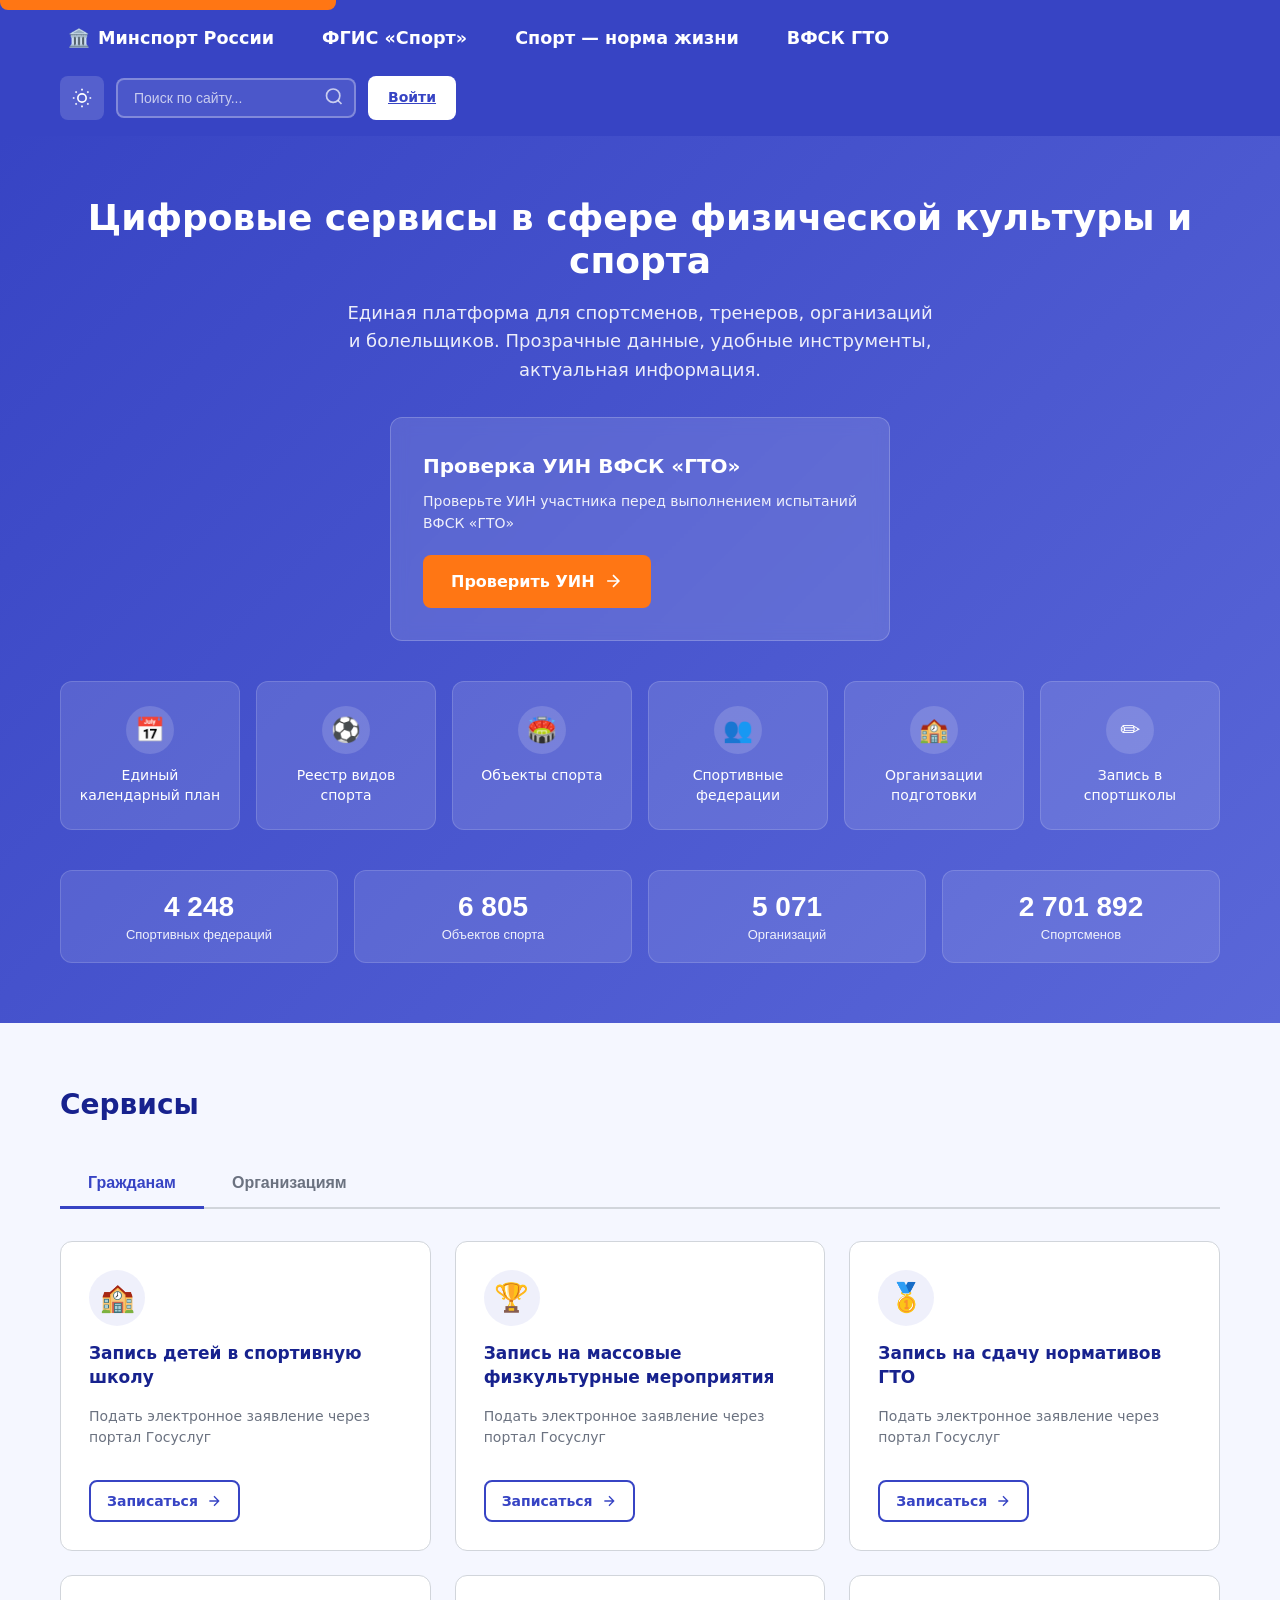
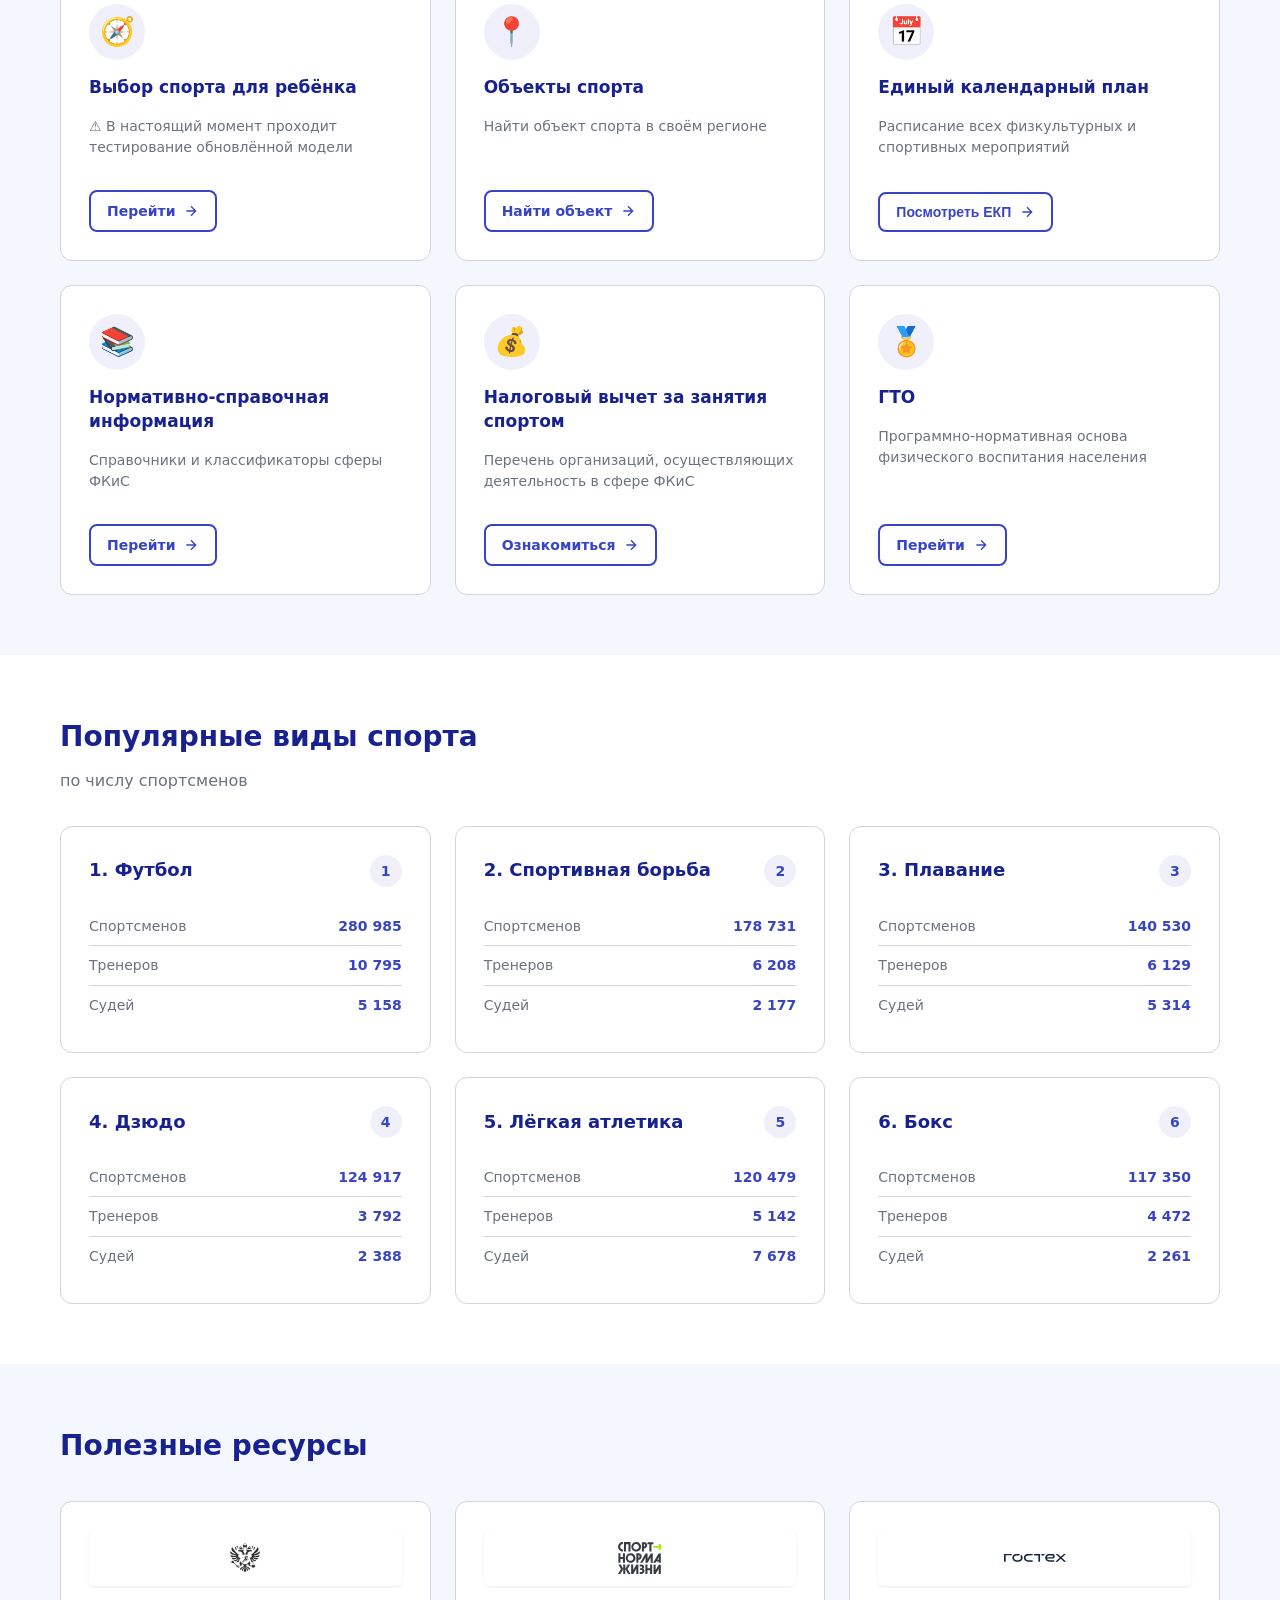
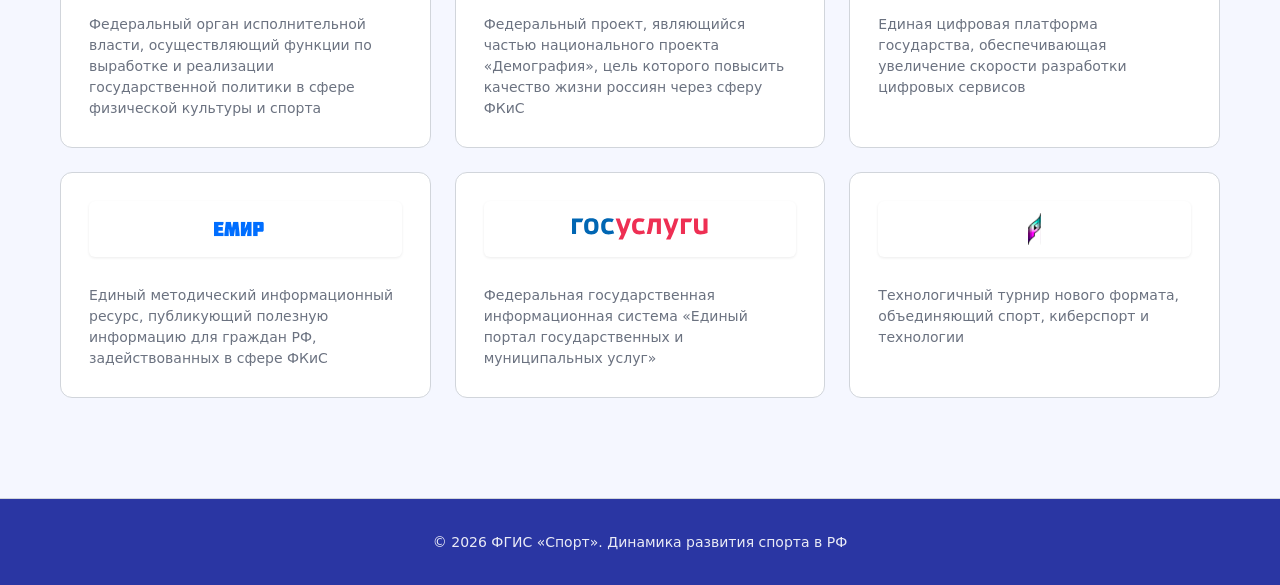
==== commit 0ff73848: "Alt text for logos" ====
--- a/root/index.html
+++ b/root/index.html
@@ -2653,7 +2653,7 @@
           <div class="resources-grid">
             <a href="https://minsport.gov.ru" target="_blank" rel="noopener" class="resource-card"
               aria-label="Министерство спорта России — официальный сайт — откроется в новой вкладке">
-              <div class="resource-logo" role="img" aria-label="Логотип Министерства спорта России">
+              <div class="resource-logo" role="img" aria-label="Логотип Министерства спорта России: государственный герб в виде двуглавого орла чёрного цвета на белом фоне. В центре щита — силуэт бегущего человека. Орёл держит в лапах скипетр и державу, над головами — три короны.">
                 <img src="static/герб.svg" alt="" loading="lazy">
               </div>
               <p>Федеральный орган исполнительной власти, осуществляющий функции по выработке и реализации
@@ -2662,7 +2662,7 @@
 
             <a href="https://национальныепроекты.рф/mediaProjects/dvizhenie-k-luchshemu/" target="_blank" rel="noopener"
               class="resource-card" aria-label="Спорт — норма жизни — федеральный проект — откроется в новой вкладке">
-              <div class="resource-logo" role="img" aria-label="Логотип Спорт — норма жизни">
+              <div class="resource-logo" role="img" aria-label="Логотип Спорт — норма жизни: три строки текста. Верхняя строка СПОРТ заглавными буквами тёмно-серого цвета с зелёной стрелкой вправо. Ниже слова НОРМА и ЖИЗНИ заглавными буквами тёмно-серого цвета на белом фоне.">
                 <img src="static/спортЖизни.svg" alt="" loading="lazy">
               </div>
               <p>Федеральный проект, являющийся частью национального проекта «Демография», цель которого повысить
@@ -2671,7 +2671,7 @@
 
             <a href="https://platform.gov.ru" target="_blank" rel="noopener" class="resource-card"
               aria-label="Гостех — единая цифровая платформа государства — откроется в новой вкладке">
-              <div class="resource-logo" role="img" aria-label="Логотип Гостех">
+              <div class="resource-logo" role="img" aria-label="Логотип Гостех: слово, написанное строчными буквами темно-синего цвета на белом фоне. Современный шрифт без засечек с плавными округлыми формами. Минималистичная композиция.">
                 <img src="static/гостех.svg" alt="" loading="lazy">
               </div>
               <p>Единая цифровая платформа государства, обеспечивающая увеличение скорости разработки цифровых сервисов
@@ -2680,7 +2680,7 @@
 
             <a href="http://emir.gov.ru" target="_blank" rel="noopener" class="resource-card"
               aria-label="ЕМИР — единый методический информационный ресурс — откроется в новой вкладке">
-              <div class="resource-logo" role="img" aria-label="Логотип ЕМИР">
+              <div class="resource-logo" role="img" aria-label="Логотип ЕМИР: аббревиатура, написанная крупными заглавными буквами синего цвета на белом фоне. Расположена горизонтально в одну строку.">
                 <img src="static/емир.svg" alt="" loading="lazy">
               </div>
               <p>Единый методический информационный ресурс, публикующий полезную информацию для граждан РФ,
@@ -2689,7 +2689,7 @@
 
             <a href="https://gosuslugi.ru" target="_blank" rel="noopener" class="resource-card"
               aria-label="Госуслуги — портал государственных услуг — откроется в новой вкладке">
-              <div class="resource-logo" role="img" aria-label="Логотип Госуслуги">
+              <div class="resource-logo" role="img" aria-label="Логотип Госуслуги: слово, написанное строчными буквами. Первая часть ГОС синим цветом, вторая часть УСЛУГИ — красным. Шрифт с плавными формами на белом фоне.">
                 <img src="static/госуслуги.svg" alt="" loading="lazy">
               </div>
               <p>Федеральная государственная информационная система «Единый портал государственных и муниципальных
@@ -2698,7 +2698,7 @@
 
             <a href="https://gofuture.games" target="_blank" rel="noopener" class="resource-card"
               aria-label="Игры будущего — технологичный турнир нового формата — откроется в новой вкладке">
-              <div class="resource-logo" role="img" aria-label="Логотип Игры будущего">
+              <div class="resource-logo" role="img" aria-label="Логотип Игры будущего: изогнутая лента в градиенте от фиолетового внизу до бирюзового вверху. В центре — чёрный треугольник, направленный вправо, напоминающий кнопку воспроизвести. Белый фон. Символизирует движение, технологии и спорт нового формата.">
                 <img src="static/игрыБудущего.svg" alt="" loading="lazy">
               </div>
               <p>Технологичный турнир нового формата, объединяющий спорт, киберспорт и технологии</p>
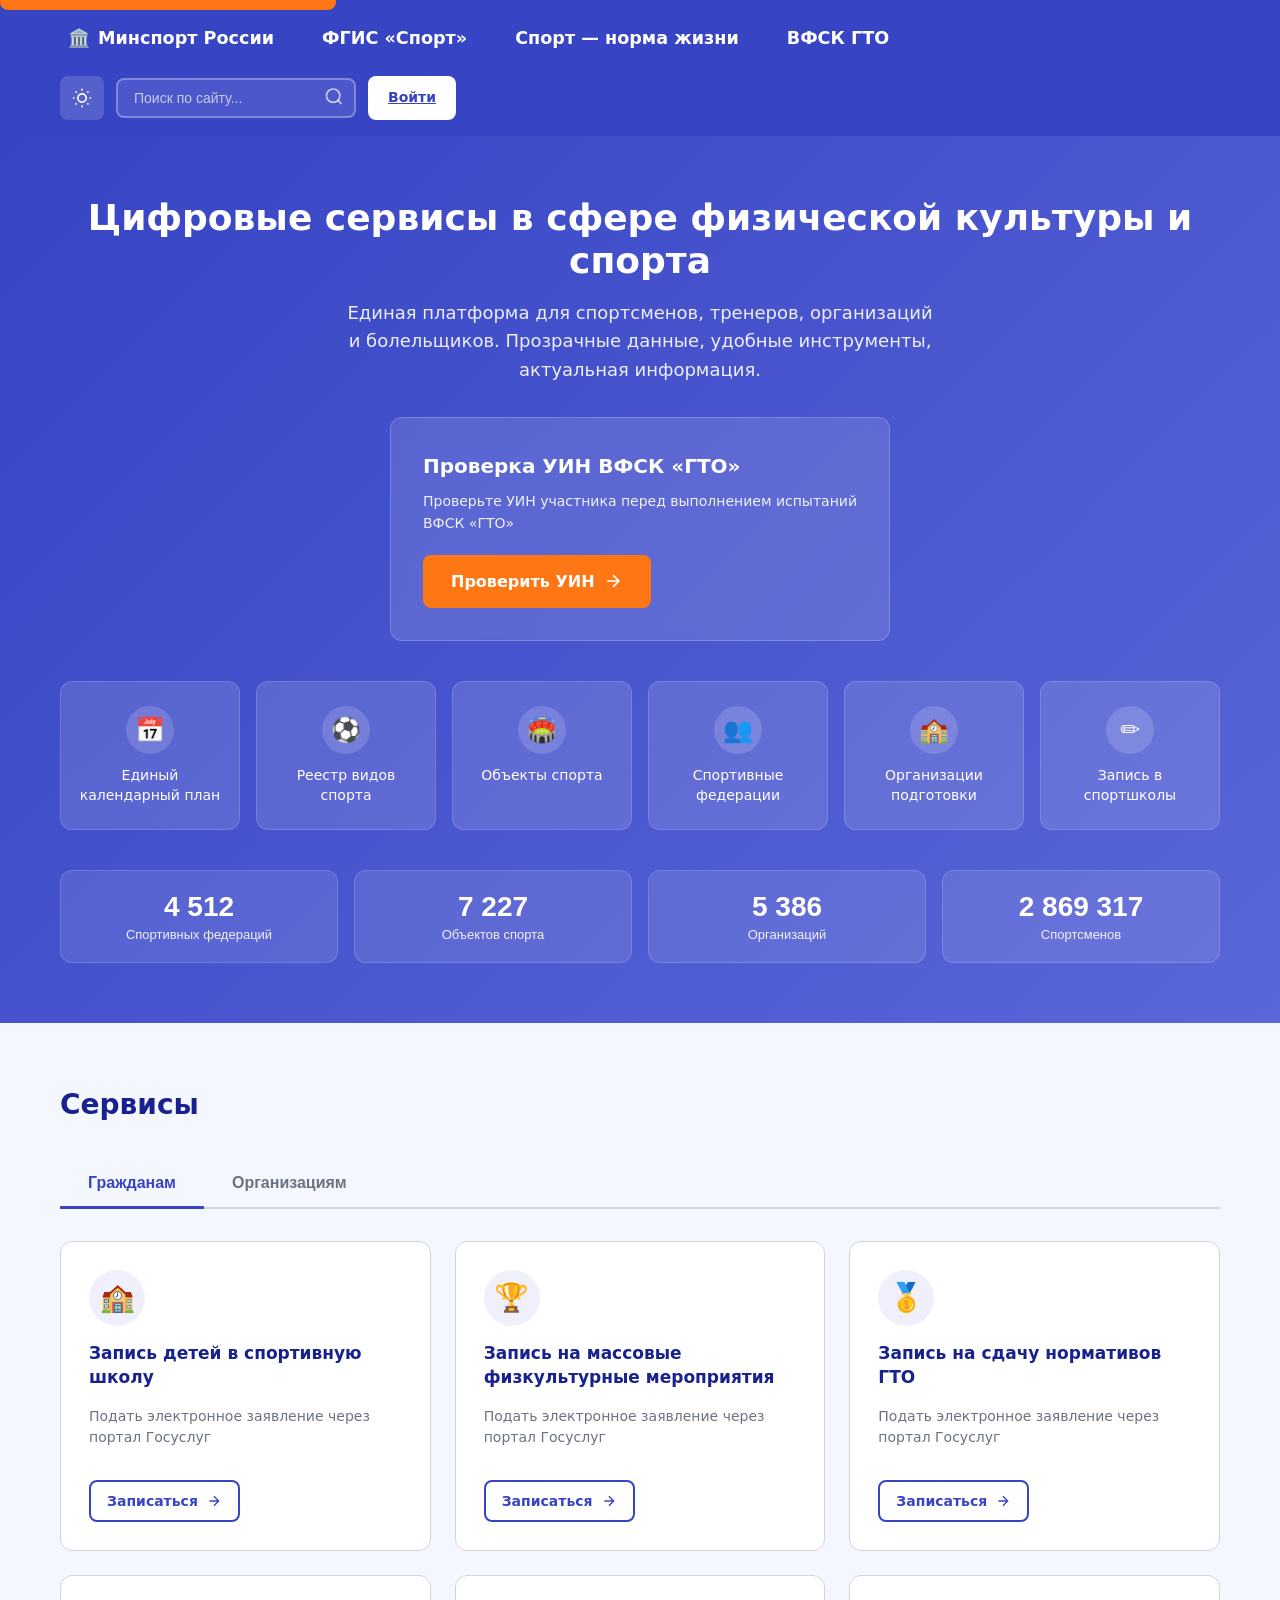
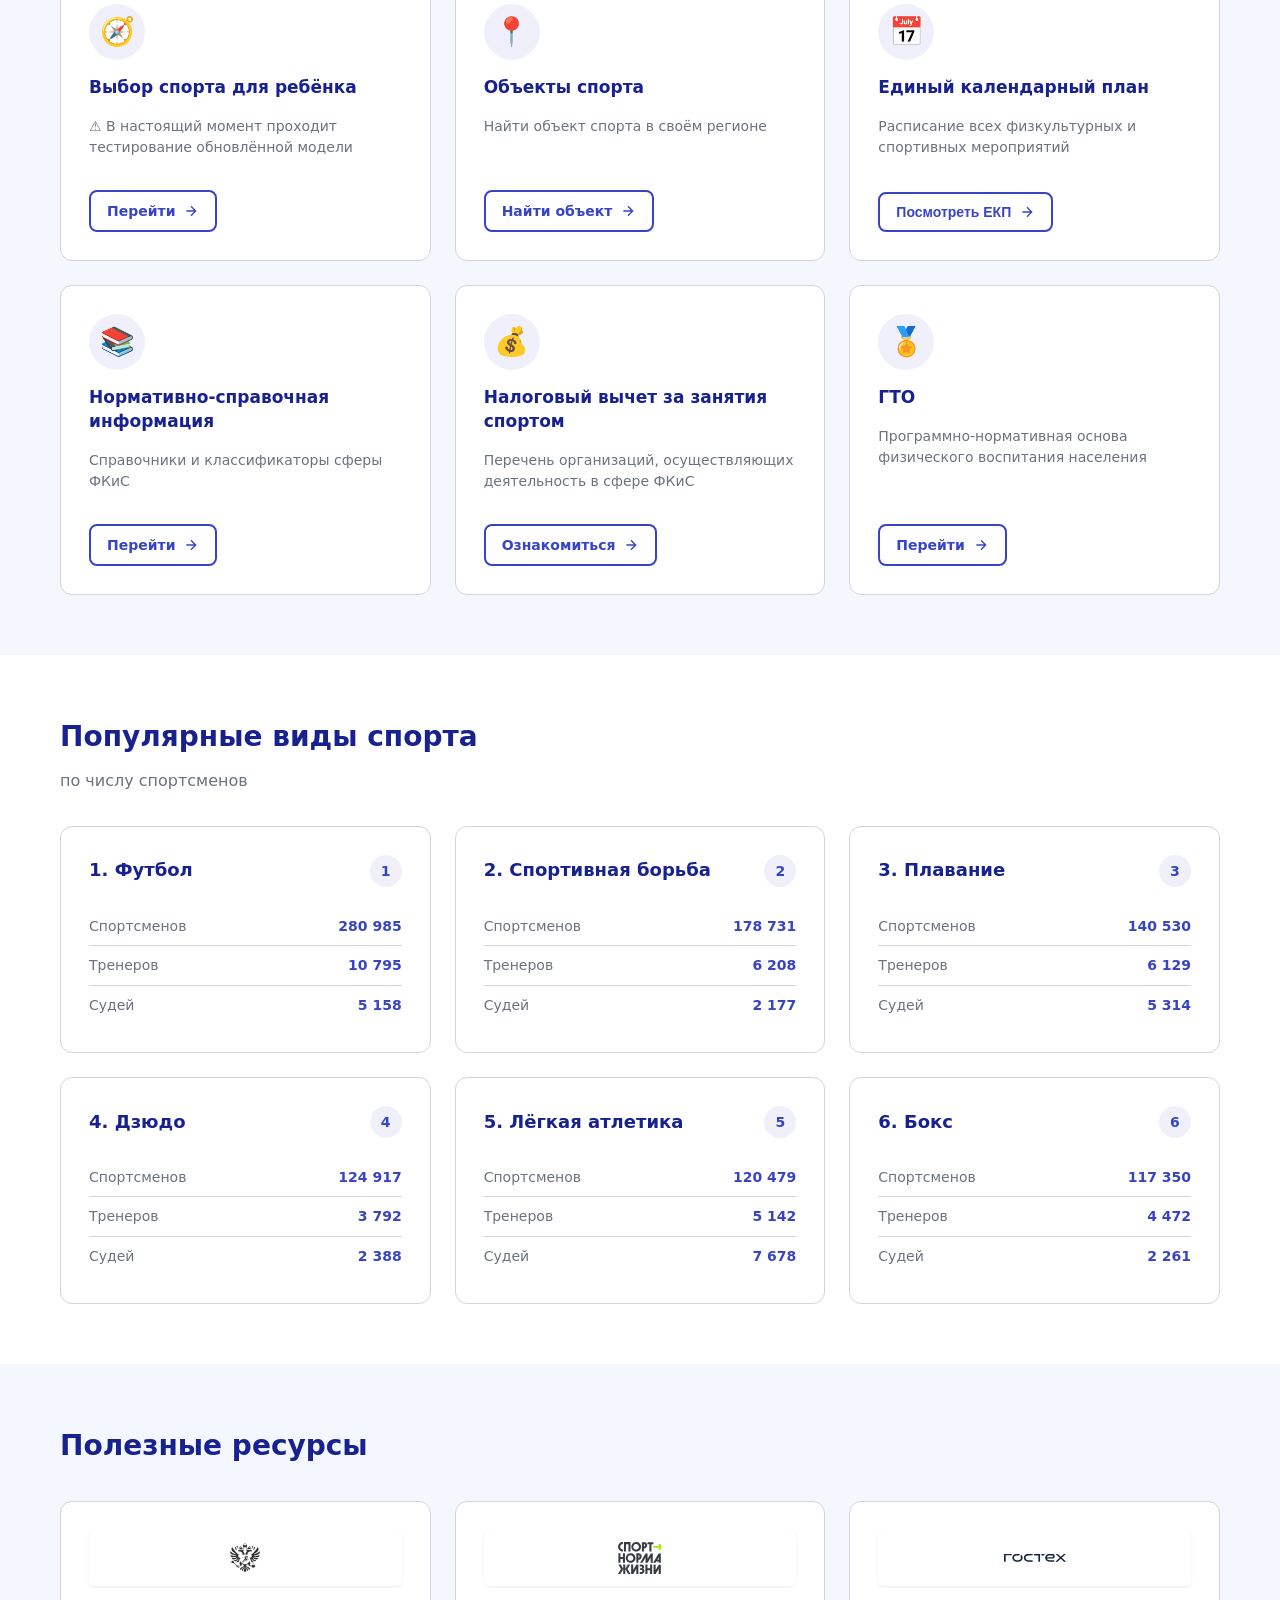
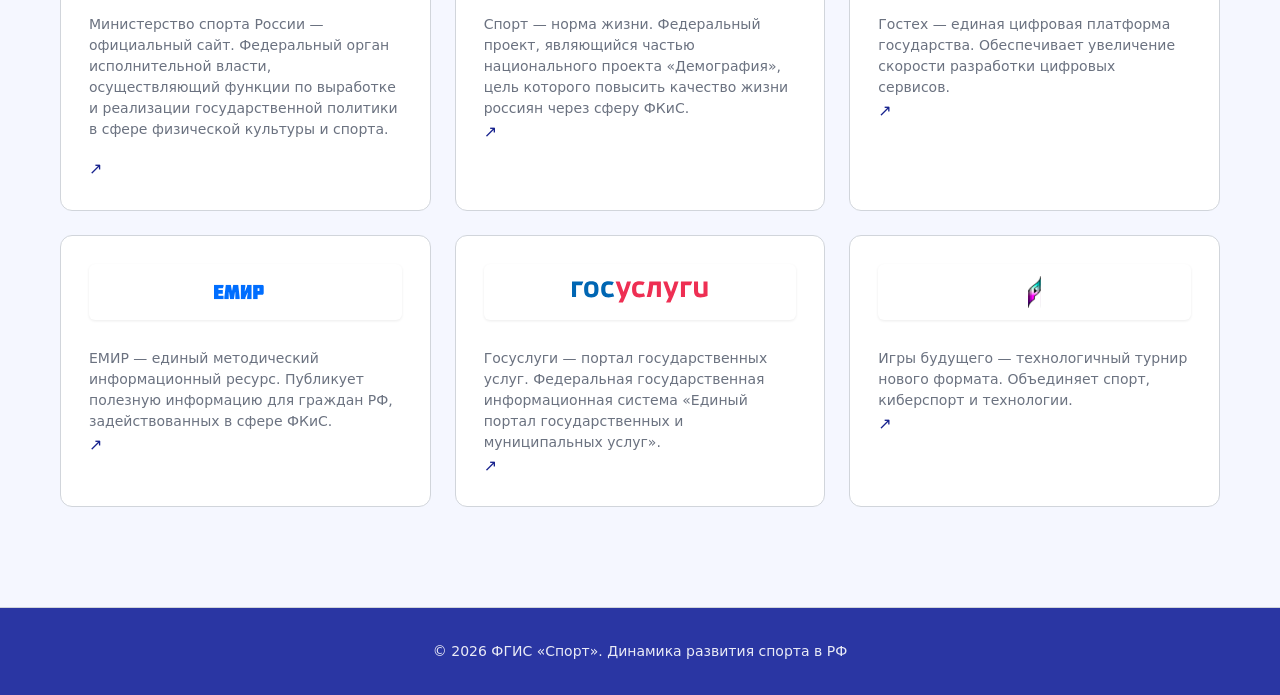
==== commit 31341e37: "final" ====
--- a/root/index.html
+++ b/root/index.html
@@ -2646,62 +2646,79 @@
         </div>
       </section>
 
-      <section class="section" aria-labelledby="resources-title">
+            <section class="section" aria-labelledby="resources-title">
         <div class="container">
           <h2 id="resources-title" class="section-title">Полезные ресурсы</h2>
 
           <div class="resources-grid">
-            <a href="https://minsport.gov.ru" target="_blank" rel="noopener" class="resource-card"
-              aria-label="Министерство спорта России — официальный сайт — откроется в новой вкладке">
-              <div class="resource-logo" role="img" aria-label="Логотип Министерства спорта России: государственный герб в виде двуглавого орла чёрного цвета на белом фоне. В центре щита — силуэт бегущего человека. Орёл держит в лапах скипетр и державу, над головами — три короны.">
-                <img src="static/герб.svg" alt="" loading="lazy">
-              </div>
-              <p>Федеральный орган исполнительной власти, осуществляющий функции по выработке и реализации
-                государственной политики в сфере физической культуры и спорта</p>
+            <!-- Карточка 1: Минспорт -->
+            <a href="https://minsport.gov.ru" target="_blank" rel="noopener" class="resource-card">
+              <div class="resource-logo" role="img" aria-label="Логотип Министерства спорта России: государственный герб в виде двуглавого орла чёрного цвета на белом фоне. В центре щита — силуэт бегущего человека. Орёл держит скипетр и державу, над головами три короны.">
+                <img src="static/герб.svg" alt="" loading="lazy" aria-hidden="true">
+              </div>
+              <p>Министерство спорта России — официальный сайт. Федеральный орган исполнительной власти, осуществляющий функции по выработке и реализации государственной политики в сфере физической культуры и спорта.</p>
+              <span class="visually-hidden">Откроется в новой вкладке</span>
+              <span aria-hidden="true" class="external-link-icon">↗</span>
             </a>
 
-            <a href="https://национальныепроекты.рф/mediaProjects/dvizhenie-k-luchshemu/" target="_blank" rel="noopener"
-              class="resource-card" aria-label="Спорт — норма жизни — федеральный проект — откроется в новой вкладке">
-              <div class="resource-logo" role="img" aria-label="Логотип Спорт — норма жизни: три строки текста. Верхняя строка СПОРТ заглавными буквами тёмно-серого цвета с зелёной стрелкой вправо. Ниже слова НОРМА и ЖИЗНИ заглавными буквами тёмно-серого цвета на белом фоне.">
-                <img src="static/спортЖизни.svg" alt="" loading="lazy">
-              </div>
-              <p>Федеральный проект, являющийся частью национального проекта «Демография», цель которого повысить
-                качество жизни россиян через сферу ФКиС</p>
+            <!-- Карточка 2: Спорт — норма жизни -->
+            <a href="https://национальныепроекты.рф/mediaProjects/dvizhenie-k-luchshemu/" target="_blank" rel="noopener" class="resource-card">
+              <div class="resource-logo" role="img" aria-label="Логотип Спорт — норма жизни: три строки текста. Верхняя строка СПОРТ написана заглавными буквами тёмно-серого цвета с зелёной стрелкой вправо. Ниже слова НОРМА и ЖИЗНИ заглавными буквами.">
+                <img src="static/спортЖизни.svg" alt="" loading="lazy" aria-hidden="true">
+              </div>
+              <div class="resource-content">
+                <p>Спорт — норма жизни. Федеральный проект, являющийся частью национального проекта «Демография», цель которого повысить качество жизни россиян через сферу ФКиС.</p>
+                <span class="visually-hidden">Откроется в новой вкладке</span>
+                <span aria-hidden="true" class="external-link-icon">↗</span>
+              </div>
             </a>
 
-            <a href="https://platform.gov.ru" target="_blank" rel="noopener" class="resource-card"
-              aria-label="Гостех — единая цифровая платформа государства — откроется в новой вкладке">
-              <div class="resource-logo" role="img" aria-label="Логотип Гостех: слово, написанное строчными буквами темно-синего цвета на белом фоне. Современный шрифт без засечек с плавными округлыми формами. Минималистичная композиция.">
-                <img src="static/гостех.svg" alt="" loading="lazy">
-              </div>
-              <p>Единая цифровая платформа государства, обеспечивающая увеличение скорости разработки цифровых сервисов
-              </p>
+            <!-- Карточка 3: Гостех -->
+            <a href="https://platform.gov.ru" target="_blank" rel="noopener" class="resource-card">
+              <div class="resource-logo" role="img" aria-label="Логотип Гостех: слово, написанное строчными буквами темно-синего цвета на белом фоне. Шрифт современный, без засечек, с плавными округлыми формами.">
+                <img src="static/гостех.svg" alt="" loading="lazy" aria-hidden="true">
+              </div>
+              <div class="resource-content">
+                <p>Гостех — единая цифровая платформа государства. Обеспечивает увеличение скорости разработки цифровых сервисов.</p>
+                <span class="visually-hidden">Откроется в новой вкладке</span>
+                <span aria-hidden="true" class="external-link-icon">↗</span>
+              </div>
             </a>
 
-            <a href="http://emir.gov.ru" target="_blank" rel="noopener" class="resource-card"
-              aria-label="ЕМИР — единый методический информационный ресурс — откроется в новой вкладке">
-              <div class="resource-logo" role="img" aria-label="Логотип ЕМИР: аббревиатура, написанная крупными заглавными буквами синего цвета на белом фоне. Расположена горизонтально в одну строку.">
-                <img src="static/емир.svg" alt="" loading="lazy">
-              </div>
-              <p>Единый методический информационный ресурс, публикующий полезную информацию для граждан РФ,
-                задействованных в сфере ФКиС</p>
+            <!-- Карточка 4: ЕМИР -->
+            <a href="http://emir.gov.ru" target="_blank" rel="noopener" class="resource-card">
+              <div class="resource-logo" role="img" aria-label="Логотип ЕМИР: аббревиатура, написанная крупными заглавными буквами синего цвета на белом фоне. Расположены горизонтально в одну строку.">
+                <img src="static/емир.svg" alt="" loading="lazy" aria-hidden="true">
+              </div>
+              <div class="resource-content">
+                <p>ЕМИР — единый методический информационный ресурс. Публикует полезную информацию для граждан РФ, задействованных в сфере ФКиС.</p>
+                <span class="visually-hidden">Откроется в новой вкладке</span>
+                <span aria-hidden="true" class="external-link-icon">↗</span>
+              </div>
             </a>
 
-            <a href="https://gosuslugi.ru" target="_blank" rel="noopener" class="resource-card"
-              aria-label="Госуслуги — портал государственных услуг — откроется в новой вкладке">
-              <div class="resource-logo" role="img" aria-label="Логотип Госуслуги: слово, написанное строчными буквами. Первая часть ГОС синим цветом, вторая часть УСЛУГИ — красным. Шрифт с плавными формами на белом фоне.">
-                <img src="static/госуслуги.svg" alt="" loading="lazy">
-              </div>
-              <p>Федеральная государственная информационная система «Единый портал государственных и муниципальных
-                услуг»</p>
+            <!-- Карточка 5: Госуслуги -->
+            <a href="https://gosuslugi.ru" target="_blank" rel="noopener" class="resource-card">
+              <div class="resource-logo" role="img" aria-label="Логотип Госуслуги: слово, написанное строчными буквами. Первая часть ГОС выполнена синим цветом, вторая часть УСЛУГИ — красным. Шрифт с плавными формами.">
+                <img src="static/госуслуги.svg" alt="" loading="lazy" aria-hidden="true">
+              </div>
+              <div class="resource-content">
+                <p>Госуслуги — портал государственных услуг. Федеральная государственная информационная система «Единый портал государственных и муниципальных услуг».</p>
+                <span class="visually-hidden">Откроется в новой вкладке</span>
+                <span aria-hidden="true" class="external-link-icon">↗</span>
+              </div>
             </a>
 
-            <a href="https://gofuture.games" target="_blank" rel="noopener" class="resource-card"
-              aria-label="Игры будущего — технологичный турнир нового формата — откроется в новой вкладке">
-              <div class="resource-logo" role="img" aria-label="Логотип Игры будущего: изогнутая лента в градиенте от фиолетового внизу до бирюзового вверху. В центре — чёрный треугольник, направленный вправо, напоминающий кнопку воспроизвести. Белый фон. Символизирует движение, технологии и спорт нового формата.">
-                <img src="static/игрыБудущего.svg" alt="" loading="lazy">
-              </div>
-              <p>Технологичный турнир нового формата, объединяющий спорт, киберспорт и технологии</p>
+            <!-- Карточка 6: Игры будущего -->
+            <a href="https://gofuture.games" target="_blank" rel="noopener" class="resource-card">
+              <div class="resource-logo" role="img" aria-label="Логотип Игры будущего: графический элемент в виде изогнутой ленты с градиентом от фиолетового до бирюзового. В центре — чёрный треугольник, направленный вправо, напоминающий кнопку воспроизвести.">
+                <img src="static/игрыБудущего.svg" alt="" loading="lazy" aria-hidden="true">
+              </div>
+              <div class="resource-content">
+                <p>Игры будущего — технологичный турнир нового формата. Объединяет спорт, киберспорт и технологии.</p>
+                <span class="visually-hidden">Откроется в новой вкладке</span>
+                <span aria-hidden="true" class="external-link-icon">↗</span>
+              </div>
             </a>
           </div>
         </div>
@@ -2748,7 +2765,7 @@
               </div>
               <div class="form-group" style="flex: 1; min-width: 200px; position: relative;">
                 <label for="filter-sport">Вид спорта</label>
-                <input type="text" id="filter-sport" class="sport-input" placeholder="Введите название спорта"
+                <input type="text" id="filter-sport" class="sport-input" placeholder="Вид спорта"
                   role="combobox" aria-expanded="false" aria-controls="sport-listbox" aria-autocomplete="list"
                   autocomplete="off">
                 <ul id="sport-listbox" class="sport-listbox" role="listbox" aria-label="Список видов спорта"
@@ -2757,7 +2774,7 @@
               </div>
               <div class="form-group" style="flex: 1; min-width: 200px; position: relative;">
                 <label for="filter-region">Место проведения</label>
-                <input type="text" id="filter-region" class="sport-input" placeholder="Введите место проведения"
+                <input type="text" id="filter-region" class="sport-input" placeholder="Место проведения"
                   role="combobox" aria-expanded="false" aria-controls="region-listbox" aria-autocomplete="list"
                   autocomplete="off">
                 <ul id="region-listbox" class="sport-listbox" role="listbox" aria-label="Список мест проведения"
